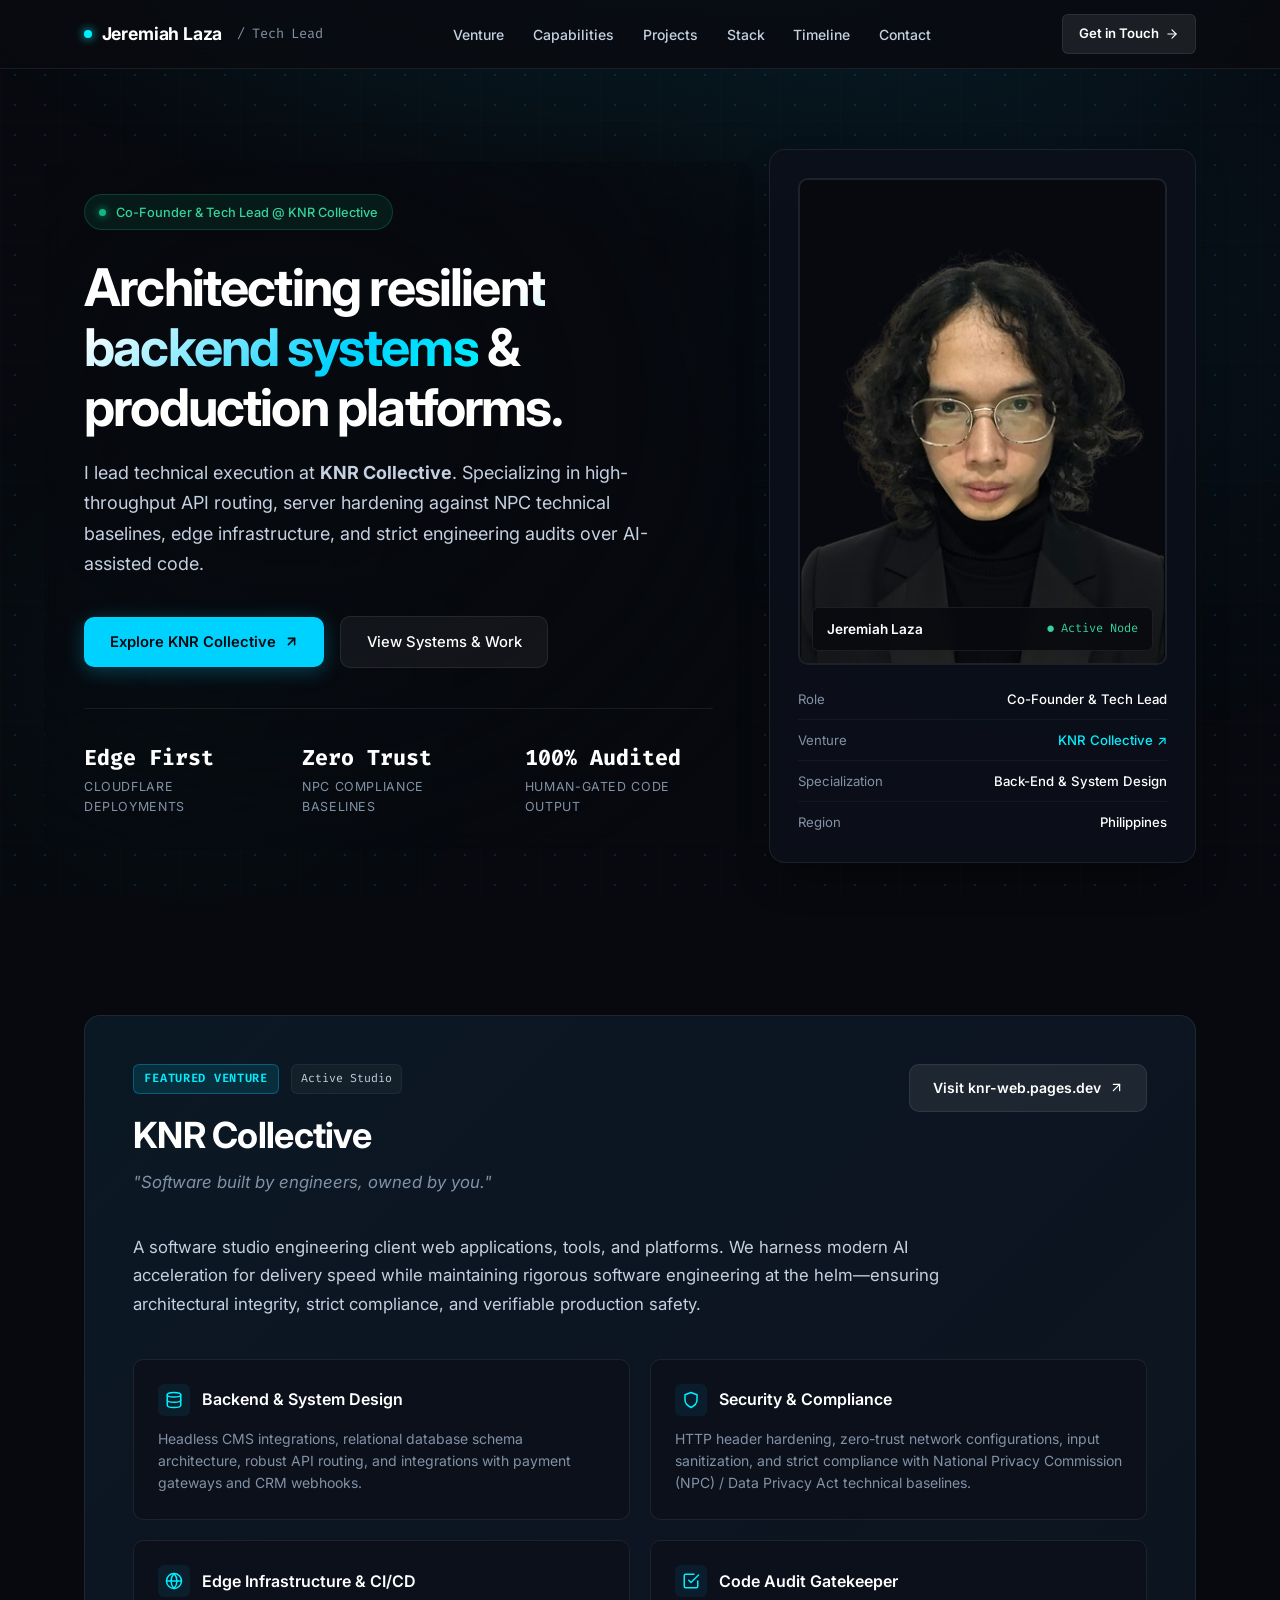
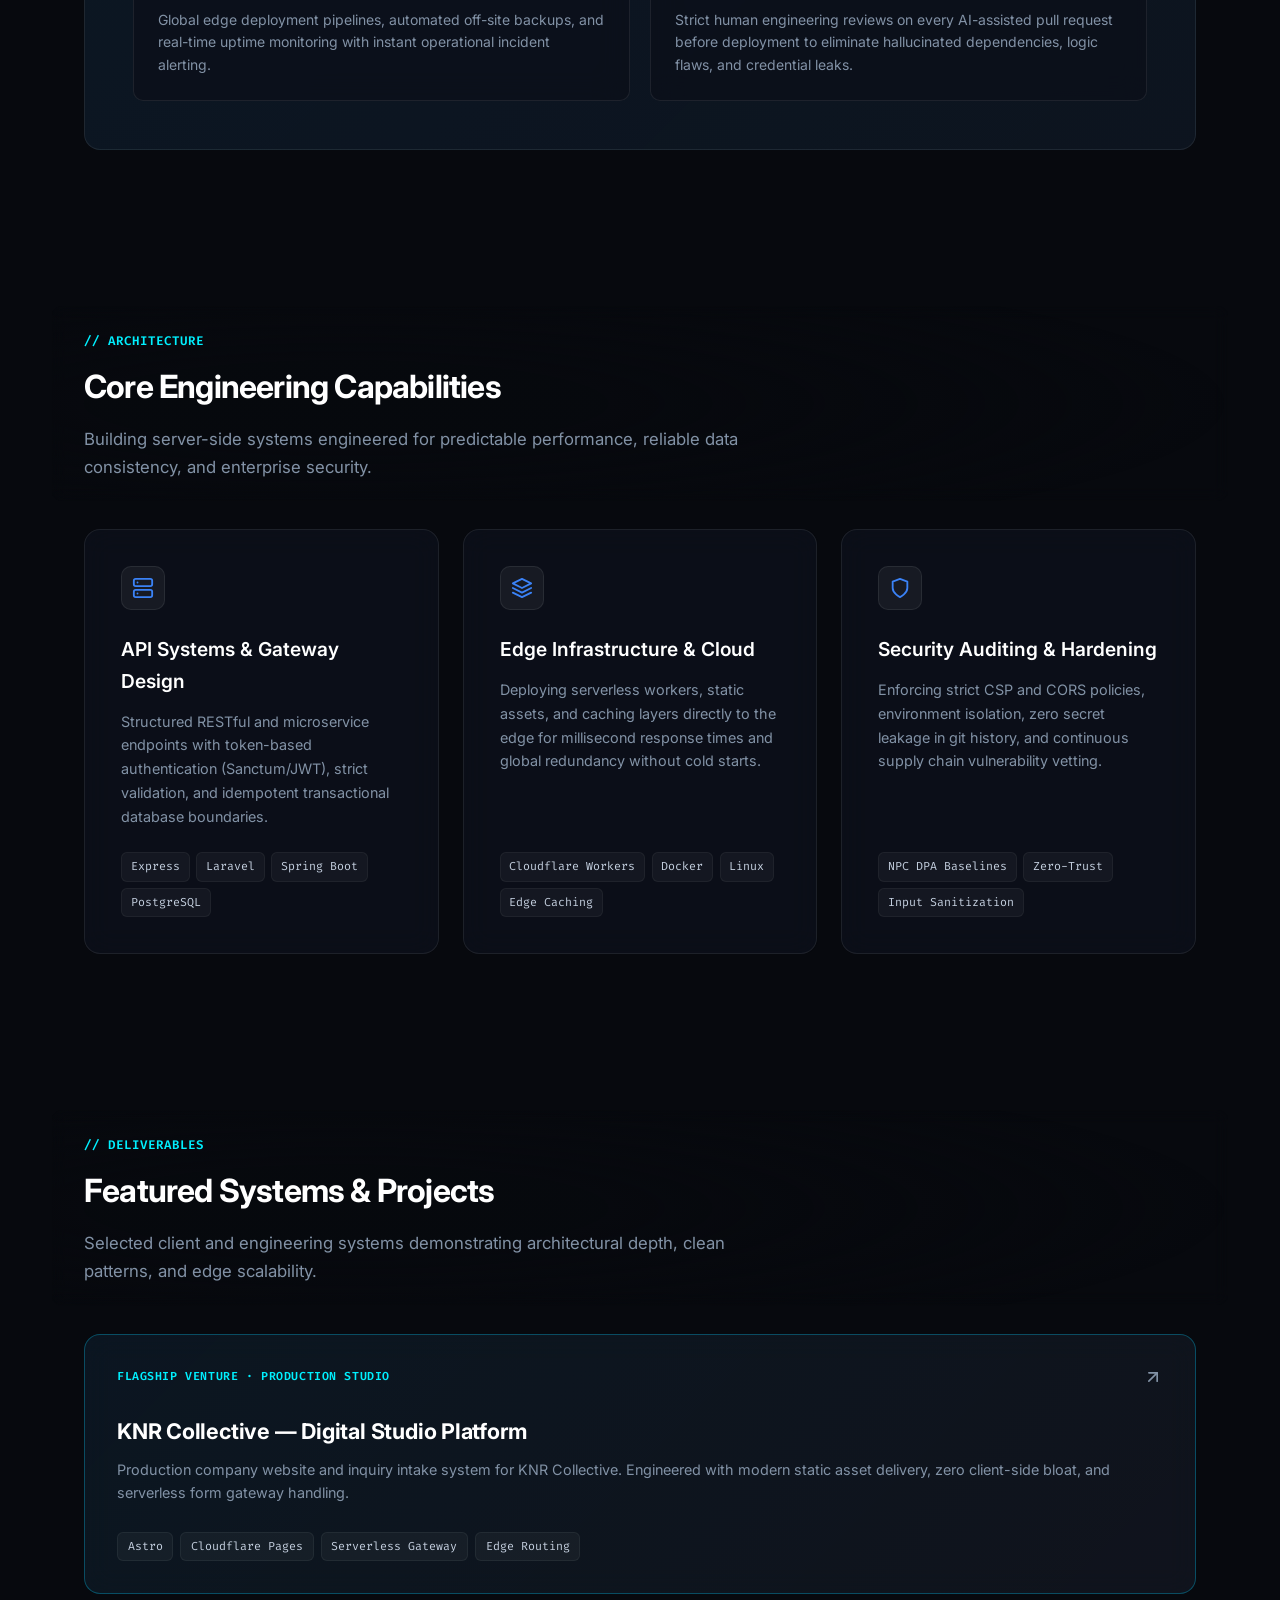
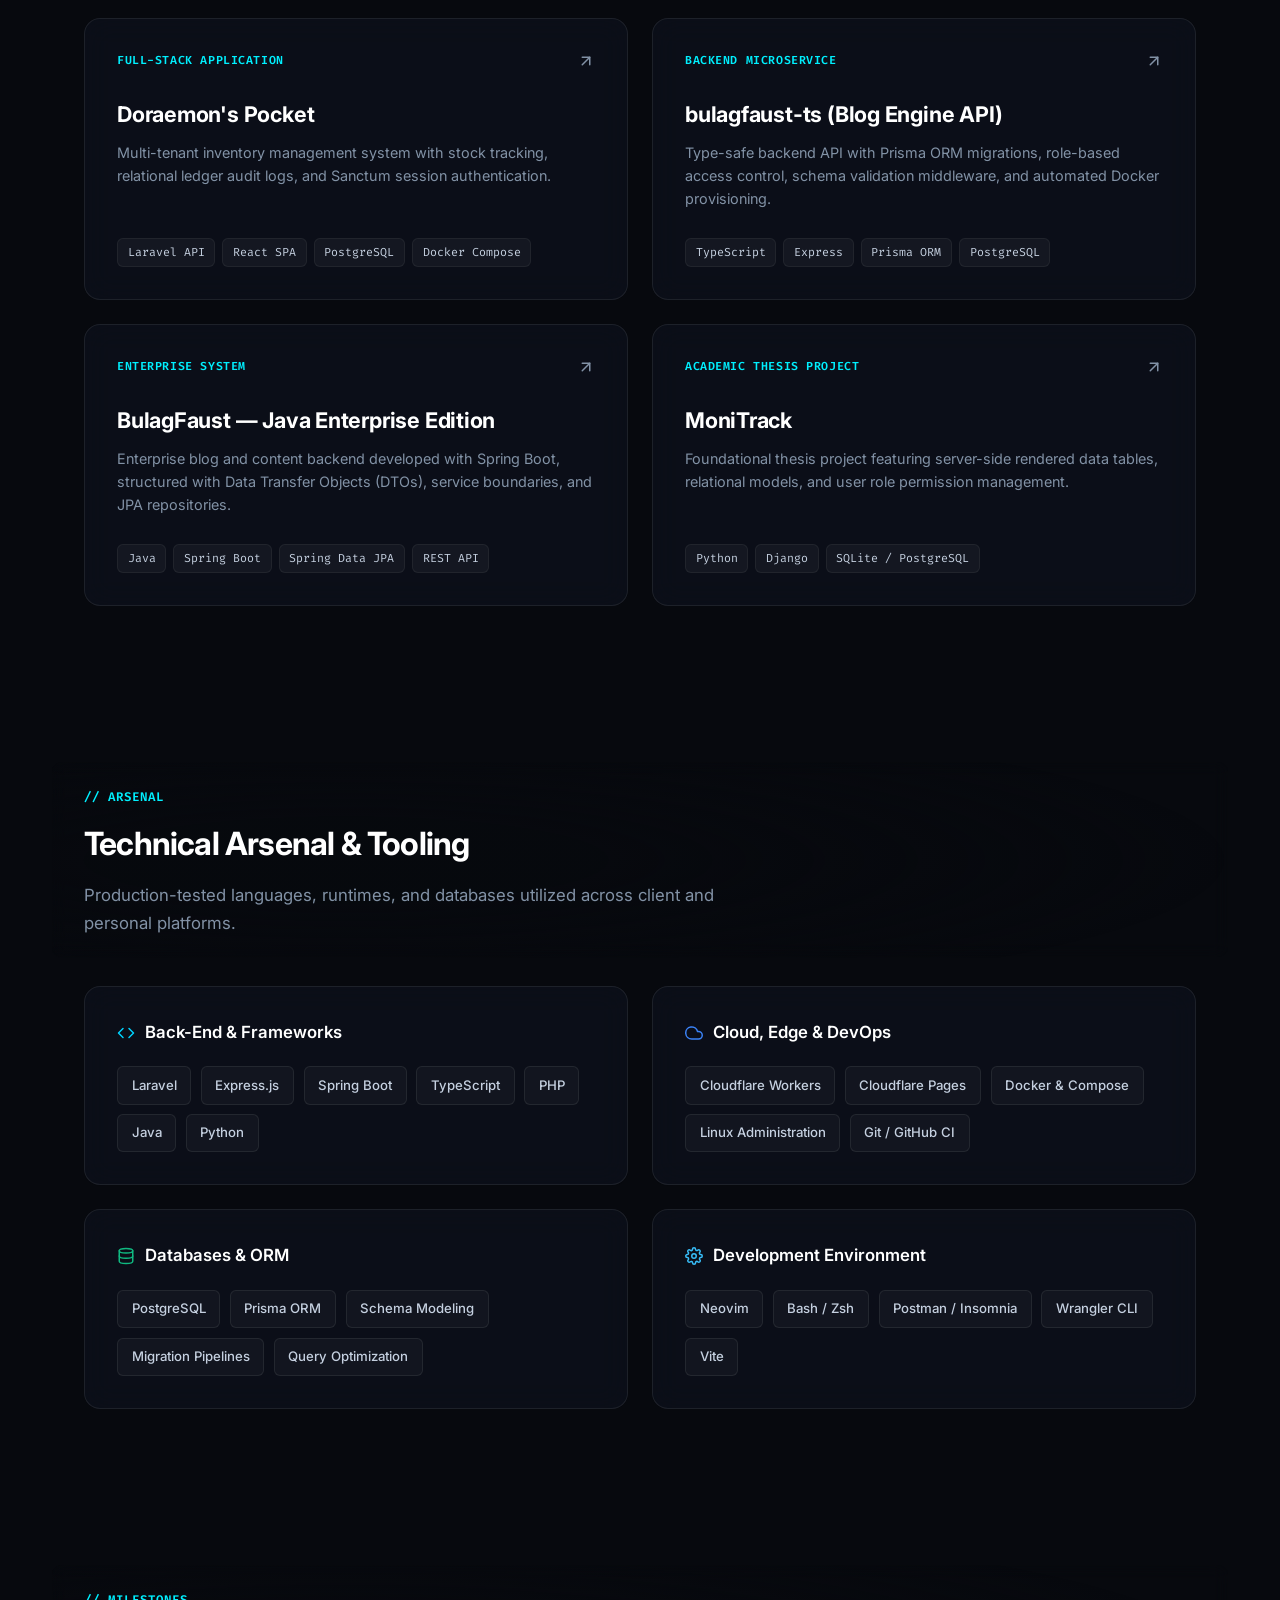
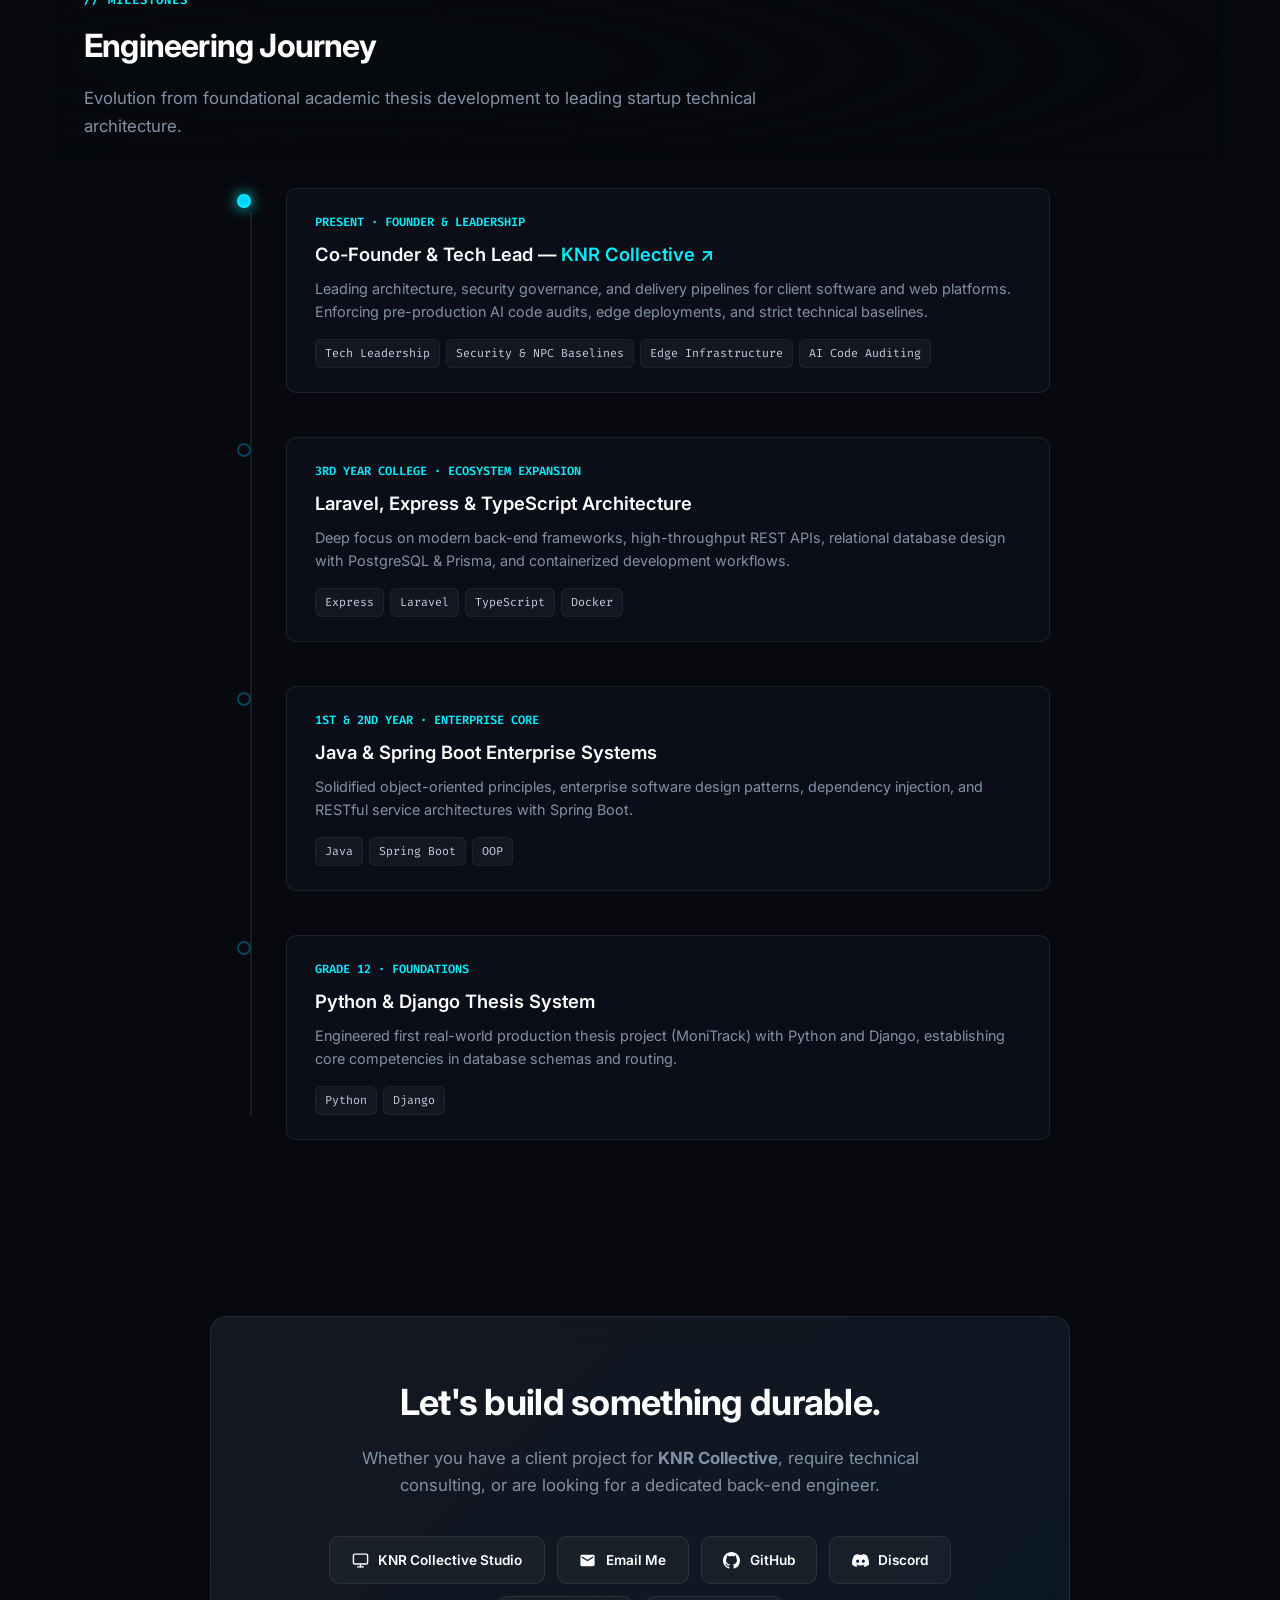
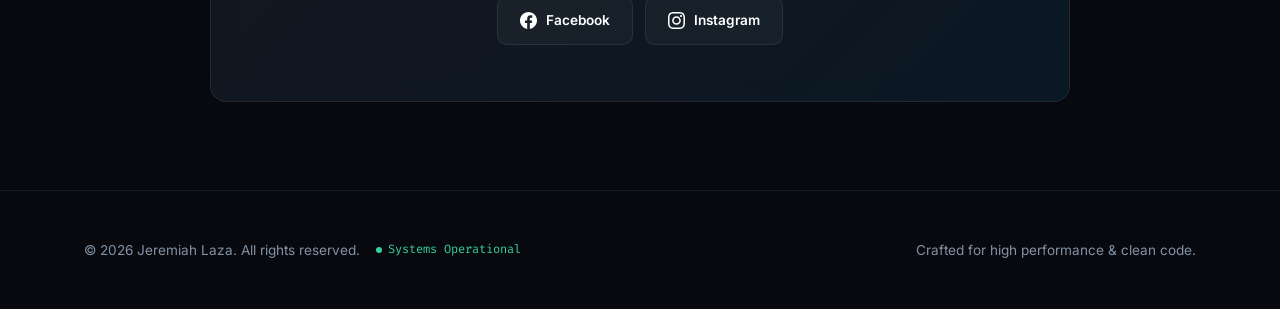
==== index.html @ 65e3d4e2 "perf: eliminate render-blocking fonts and serve responsive hero image variants" ====
<!DOCTYPE html>
<html lang="en">
<head>
  <meta charset="UTF-8">
  <meta name="viewport" content="width=device-width, initial-scale=1.0">
  <title>Jeremiah Laza | Co-Founder & Tech Lead @ KNR Collective</title>
  <meta name="description" content="Jeremiah Laza (Rem) — Co-Founder & Tech Lead at KNR Collective. Back-End Developer specializing in resilient APIs, server hardening, edge infrastructure, and auditing AI code for production.">
  <meta name="author" content="Jeremiah Laza">
  <meta name="robots" content="index, follow">

  <!-- Open Graph / Social Metadata -->
  <meta property="og:title" content="Jeremiah Laza | Co-Founder & Tech Lead @ KNR Collective">
  <meta property="og:description" content="Engineering robust backend systems, edge deployments, and auditing AI-assisted code pipelines for production.">
  <meta property="og:type" content="website">
  <meta property="og:url" content="https://remsysc.knr-collective.workers.dev/">
  <meta property="og:image" content="assets/profile.webp">
  <meta name="twitter:card" content="summary_large_image">

  <!-- Fonts & Resource Hints -->
  <link rel="preconnect" href="https://fonts.googleapis.com">
  <link rel="preconnect" href="https://fonts.gstatic.com" crossorigin>
  <link rel="stylesheet" href="style.css?v=20261009-perf-opt">
  <link rel="preload" as="style" href="https://fonts.googleapis.com/css2?family=Fira+Code:wght@400;600&family=Inter:wght@400;500;600;700&display=swap">
  <link rel="stylesheet" href="https://fonts.googleapis.com/css2?family=Fira+Code:wght@400;600&family=Inter:wght@400;500;600;700&display=swap" media="print" onload="this.media='all'">
  <noscript>
    <link rel="stylesheet" href="https://fonts.googleapis.com/css2?family=Fira+Code:wght@400;600&family=Inter:wght@400;500;600;700&display=swap">
  </noscript>
</head>
<body>

  <!-- Ambient Background Canvas & Dot Matrix -->
  <div class="bg-atmospheric-glow" aria-hidden="true"></div>
  <div class="bg-dots-matrix" aria-hidden="true"></div>

  <!-- Accessible Skip Link -->
  <a href="#main-content" class="skip-link">Skip to main content</a>

  <!-- Navigation Header -->
  <header class="site-header">
    <div class="container nav-container">
      <a href="#main-content" class="brand" aria-label="Jeremiah Laza / Tech Lead">
        <span class="brand-dot" aria-hidden="true"></span>
        <span>Jeremiah Laza</span>
        <span class="brand-title">/ Tech Lead</span>
      </a>

      <button class="mobile-nav-toggle" aria-label="Toggle navigation menu" aria-expanded="false" id="menu-btn">
        <svg width="20" height="20" viewBox="0 0 24 24" fill="none" stroke="currentColor" stroke-width="2" stroke-linecap="round" stroke-linejoin="round" aria-hidden="true"><line x1="3" y1="12" x2="21" y2="12"></line><line x1="3" y1="6" x2="21" y2="6"></line><line x1="3" y1="18" x2="21" y2="18"></line></svg>
      </button>

      <ul class="nav-links" id="nav-menu">
        <li><a href="#venture" class="nav-link">Venture</a></li>
        <li><a href="#services" class="nav-link">Capabilities</a></li>
        <li><a href="#projects" class="nav-link">Projects</a></li>
        <li><a href="#stack" class="nav-link">Stack</a></li>
        <li><a href="#journey" class="nav-link">Timeline</a></li>
        <li><a href="#contact" class="nav-link">Contact</a></li>
      </ul>

      <div class="nav-actions">
        <a href="mailto:heremyas004@proton.me" class="nav-cta">
          <span>Get in Touch</span>
          <svg width="14" height="14" viewBox="0 0 24 24" fill="none" stroke="currentColor" stroke-width="2" stroke-linecap="round" stroke-linejoin="round" aria-hidden="true"><line x1="5" y1="12" x2="19" y2="12"></line><polyline points="12 5 19 12 12 19"></polyline></svg>
        </a>
      </div>
    </div>
  </header>

  <!-- Main Content -->
  <main id="main-content">

    <!-- Hero Section -->
    <section class="section hero" aria-label="Introduction">
      <div class="container hero-grid">
        <div class="hero-text-wrap">
          <div class="status-badge">
            <span class="status-dot" aria-hidden="true"></span>
            <span>Co-Founder & Tech Lead @ KNR Collective</span>
          </div>

          <h1 class="hero-title">
            Architecting <span class="hero-title-highlight">resilient backend systems</span> & production platforms.
          </h1>

          <p class="hero-lead">
            I lead technical execution at <strong>KNR Collective</strong>. Specializing in high-throughput API routing, server hardening against NPC technical baselines, edge infrastructure, and strict engineering audits over AI-assisted code.
          </p>

          <div class="hero-actions">
            <a href="https://knr-web.pages.dev/" target="_blank" rel="noopener noreferrer" class="btn-primary">
              <span>Explore KNR Collective</span>
              <svg width="15" height="15" viewBox="0 0 24 24" fill="none" stroke="currentColor" stroke-width="2.5" stroke-linecap="round" stroke-linejoin="round" aria-hidden="true"><line x1="7" y1="17" x2="17" y2="7"></line><polyline points="7 7 17 7 17 17"></polyline></svg>
            </a>
            <a href="#projects" class="btn-secondary">
              <span>View Systems & Work</span>
            </a>
          </div>

          <div class="hero-metrics">
            <div class="metric-item">
              <span class="metric-value">Edge First</span>
              <span class="metric-label">Cloudflare Deployments</span>
            </div>
            <div class="metric-item">
              <span class="metric-value">Zero Trust</span>
              <span class="metric-label">NPC Compliance Baselines</span>
            </div>
            <div class="metric-item">
              <span class="metric-value">100% Audited</span>
              <span class="metric-label">Human-Gated Code Output</span>
            </div>
          </div>
        </div>

        <div class="hero-profile-wrap">
          <div class="profile-card">
            <div class="profile-avatar-frame" id="profile-frame">
              <div class="avatar-border-beam" aria-hidden="true"></div>
              <div class="profile-avatar-inner">
                <picture>
                  <source type="image/avif" srcset="assets/profile-380w.avif 380w, assets/profile-560w.avif 560w" sizes="(max-width: 768px) 365px, 280px">
                  <source type="image/webp" srcset="assets/profile-380w.webp 380w, assets/profile-560w.webp 560w" sizes="(max-width: 768px) 365px, 280px">
                  <img src="assets/profile.webp" srcset="assets/profile-380w.webp 380w, assets/profile-560w.webp 560w" sizes="(max-width: 768px) 365px, 280px" alt="Jeremiah (Rem) Laza" class="profile-avatar" width="280" height="370" fetchpriority="high" decoding="async">
                </picture>
                <div class="profile-badge-overlay">
                  <span class="profile-badge-name">Jeremiah Laza</span>
                  <span class="profile-badge-status">● Active Node</span>
                </div>
              </div>
            </div>

            <div class="profile-meta-list">
              <div class="profile-meta-row">
                <span class="profile-meta-label">Role</span>
                <span class="profile-meta-value">Co-Founder & Tech Lead</span>
              </div>
              <div class="profile-meta-row">
                <span class="profile-meta-label">Venture</span>
                <span class="profile-meta-value">
                  <a href="https://knr-web.pages.dev/" target="_blank" rel="noopener noreferrer" class="profile-meta-link">KNR Collective ↗</a>
                </span>
              </div>
              <div class="profile-meta-row">
                <span class="profile-meta-label">Specialization</span>
                <span class="profile-meta-value">Back-End & System Design</span>
              </div>
              <div class="profile-meta-row">
                <span class="profile-meta-label">Region</span>
                <span class="profile-meta-value">Philippines</span>
              </div>
            </div>
          </div>
        </div>
      </div>
    </section>

    <!-- Venture Spotlight: KNR Collective -->
    <section id="venture" class="section" aria-label="KNR Collective Studio">
      <div class="container">
        <div class="venture-card">
          <div class="venture-header">
            <div>
              <div class="venture-badge-row">
                <span class="venture-pill">Featured Venture</span>
                <span class="capability-tag">Active Studio</span>
              </div>
              <h2 class="venture-title">KNR Collective</h2>
              <p class="venture-tagline">"Software built by engineers, owned by you."</p>
            </div>
            <a href="https://knr-web.pages.dev/" target="_blank" rel="noopener noreferrer" class="venture-link-btn">
              <span>Visit knr-web.pages.dev</span>
              <svg width="15" height="15" viewBox="0 0 24 24" fill="none" stroke="currentColor" stroke-width="2" stroke-linecap="round" stroke-linejoin="round" aria-hidden="true"><line x1="7" y1="17" x2="17" y2="7"></line><polyline points="7 7 17 7 17 17"></polyline></svg>
            </a>
          </div>

          <p class="venture-description">
            A software studio engineering client web applications, tools, and platforms. We harness modern AI acceleration for delivery speed while maintaining rigorous software engineering at the helm—ensuring architectural integrity, strict compliance, and verifiable production safety.
          </p>

          <div class="pillars-grid">
            <div class="pillar-card">
              <div class="pillar-header">
                <div class="pillar-icon" aria-hidden="true">
                  <svg width="18" height="18" viewBox="0 0 24 24" fill="none" stroke="currentColor" stroke-width="2" stroke-linecap="round" stroke-linejoin="round"><ellipse cx="12" cy="5" rx="9" ry="3"></ellipse><path d="M21 12c0 1.66-4 3-9 3s-9-1.34-9-3"></path><path d="M3 5v14c0 1.66 4 3 9 3s9-1.34 9-3V5"></path></svg>
                </div>
                <h3 class="pillar-title">Backend & System Design</h3>
              </div>
              <p class="pillar-desc">
                Headless CMS integrations, relational database schema architecture, robust API routing, and integrations with payment gateways and CRM webhooks.
              </p>
            </div>

            <div class="pillar-card">
              <div class="pillar-header">
                <div class="pillar-icon" aria-hidden="true">
                  <svg width="18" height="18" viewBox="0 0 24 24" fill="none" stroke="currentColor" stroke-width="2" stroke-linecap="round" stroke-linejoin="round"><path d="M12 22s8-4 8-10V5l-8-3-8 3v7c0 6 8 10 8 10z"></path></svg>
                </div>
                <h3 class="pillar-title">Security & Compliance</h3>
              </div>
              <p class="pillar-desc">
                HTTP header hardening, zero-trust network configurations, input sanitization, and strict compliance with National Privacy Commission (NPC) / Data Privacy Act technical baselines.
              </p>
            </div>

            <div class="pillar-card">
              <div class="pillar-header">
                <div class="pillar-icon" aria-hidden="true">
                  <svg width="18" height="18" viewBox="0 0 24 24" fill="none" stroke="currentColor" stroke-width="2" stroke-linecap="round" stroke-linejoin="round"><circle cx="12" cy="12" r="10"></circle><line x1="2" y1="12" x2="22" y2="12"></line><path d="M12 2a15.3 15.3 0 0 1 4 10 15.3 15.3 0 0 1-4 10 15.3 15.3 0 0 1-4-10 15.3 15.3 0 0 1 4-10z"></path></svg>
                </div>
                <h3 class="pillar-title">Edge Infrastructure & CI/CD</h3>
              </div>
              <p class="pillar-desc">
                Global edge deployment pipelines, automated off-site backups, and real-time uptime monitoring with instant operational incident alerting.
              </p>
            </div>

            <div class="pillar-card">
              <div class="pillar-header">
                <div class="pillar-icon" aria-hidden="true">
                  <svg width="18" height="18" viewBox="0 0 24 24" fill="none" stroke="currentColor" stroke-width="2" stroke-linecap="round" stroke-linejoin="round"><path d="M9 11l3 3L22 4"></path><path d="M21 12v7a2 2 0 0 1-2 2H5a2 2 0 0 1-2-2V5a2 2 0 0 1 2-2h11"></path></svg>
                </div>
                <h3 class="pillar-title">Code Audit Gatekeeper</h3>
              </div>
              <p class="pillar-desc">
                Strict human engineering reviews on every AI-assisted pull request before deployment to eliminate hallucinated dependencies, logic flaws, and credential leaks.
              </p>
            </div>
          </div>
        </div>
      </div>
    </section>

    <!-- Engineering Capabilities -->
    <section id="services" class="section" aria-label="Core Capabilities">
      <div class="container">
        <div class="section-header">
          <span class="section-tag">// Architecture</span>
          <h2 class="section-title">Core Engineering Capabilities</h2>
          <p class="section-description">
            Building server-side systems engineered for predictable performance, reliable data consistency, and enterprise security.
          </p>
        </div>

        <div class="capabilities-grid">
          <div class="capability-card">
            <div>
              <div class="capability-icon-wrap" aria-hidden="true">
                <svg width="22" height="22" viewBox="0 0 24 24" fill="none" stroke="currentColor" stroke-width="2" stroke-linecap="round" stroke-linejoin="round"><rect x="2" y="2" width="20" height="8" rx="2" ry="2"></rect><rect x="2" y="14" width="20" height="8" rx="2" ry="2"></rect><line x1="6" y1="6" x2="6.01" y2="6"></line><line x1="6" y1="18" x2="6.01" y2="18"></line></svg>
              </div>
              <h3>API Systems & Gateway Design</h3>
              <p>
                Structured RESTful and microservice endpoints with token-based authentication (Sanctum/JWT), strict validation, and idempotent transactional database boundaries.
              </p>
            </div>
            <div class="capability-tags">
              <span class="capability-tag">Express</span>
              <span class="capability-tag">Laravel</span>
              <span class="capability-tag">Spring Boot</span>
              <span class="capability-tag">PostgreSQL</span>
            </div>
          </div>

          <div class="capability-card">
            <div>
              <div class="capability-icon-wrap" aria-hidden="true">
                <svg width="22" height="22" viewBox="0 0 24 24" fill="none" stroke="currentColor" stroke-width="2" stroke-linecap="round" stroke-linejoin="round"><path d="M12 2L2 7l10 5 10-5-10-5z"></path><path d="M2 17l10 5 10-5"></path><path d="M2 12l10 5 10-5"></path></svg>
              </div>
              <h3>Edge Infrastructure & Cloud</h3>
              <p>
                Deploying serverless workers, static assets, and caching layers directly to the edge for millisecond response times and global redundancy without cold starts.
              </p>
            </div>
            <div class="capability-tags">
              <span class="capability-tag">Cloudflare Workers</span>
              <span class="capability-tag">Docker</span>
              <span class="capability-tag">Linux</span>
              <span class="capability-tag">Edge Caching</span>
            </div>
          </div>

          <div class="capability-card">
            <div>
              <div class="capability-icon-wrap" aria-hidden="true">
                <svg width="22" height="22" viewBox="0 0 24 24" fill="none" stroke="currentColor" stroke-width="2" stroke-linecap="round" stroke-linejoin="round"><path d="M12 22s8-4 8-10V5l-8-3-8 3v7c0 6 8 10 8 10z"></path></svg>
              </div>
              <h3>Security Auditing & Hardening</h3>
              <p>
                Enforcing strict CSP and CORS policies, environment isolation, zero secret leakage in git history, and continuous supply chain vulnerability vetting.
              </p>
            </div>
            <div class="capability-tags">
              <span class="capability-tag">NPC DPA Baselines</span>
              <span class="capability-tag">Zero-Trust</span>
              <span class="capability-tag">Input Sanitization</span>
            </div>
          </div>
        </div>
      </div>
    </section>

    <!-- Featured Projects -->
    <section id="projects" class="section" aria-label="Featured Projects">
      <div class="container">
        <div class="section-header">
          <span class="section-tag">// Deliverables</span>
          <h2 class="section-title">Featured Systems & Projects</h2>
          <p class="section-description">
            Selected client and engineering systems demonstrating architectural depth, clean patterns, and edge scalability.
          </p>
        </div>

        <div class="projects-grid">
          <!-- Flagship Project Card: KNR Collective -->
          <a href="https://knr-web.pages.dev/" target="_blank" rel="noopener noreferrer" class="project-card project-card-flagship">
            <div>
              <div class="project-top">
                <span class="project-type-tag">Flagship Venture · Production Studio</span>
                <span class="project-arrow" aria-hidden="true">
                  <svg width="20" height="20" viewBox="0 0 24 24" fill="none" stroke="currentColor" stroke-width="2" stroke-linecap="round" stroke-linejoin="round"><line x1="7" y1="17" x2="17" y2="7"></line><polyline points="7 7 17 7 17 17"></polyline></svg>
                </span>
              </div>
              <h3>KNR Collective — Digital Studio Platform</h3>
              <p>
                Production company website and inquiry intake system for KNR Collective. Engineered with modern static asset delivery, zero client-side bloat, and serverless form gateway handling.
              </p>
            </div>
            <div class="project-tags">
              <span class="project-tag">Astro</span>
              <span class="project-tag">Cloudflare Pages</span>
              <span class="project-tag">Serverless Gateway</span>
              <span class="project-tag">Edge Routing</span>
            </div>
          </a>

          <!-- Project 2: Doraemon's Pocket -->
          <a href="https://github.com/remsysc/Doraemon-s-Pocket" target="_blank" rel="noopener noreferrer" class="project-card">
            <div>
              <div class="project-top">
                <span class="project-type-tag">Full-Stack Application</span>
                <span class="project-arrow" aria-hidden="true">
                  <svg width="18" height="18" viewBox="0 0 24 24" fill="none" stroke="currentColor" stroke-width="2" stroke-linecap="round" stroke-linejoin="round"><line x1="7" y1="17" x2="17" y2="7"></line><polyline points="7 7 17 7 17 17"></polyline></svg>
                </span>
              </div>
              <h3>Doraemon's Pocket</h3>
              <p>
                Multi-tenant inventory management system with stock tracking, relational ledger audit logs, and Sanctum session authentication.
              </p>
            </div>
            <div class="project-tags">
              <span class="project-tag">Laravel API</span>
              <span class="project-tag">React SPA</span>
              <span class="project-tag">PostgreSQL</span>
              <span class="project-tag">Docker Compose</span>
            </div>
          </a>

          <!-- Project 3: bulagfaust-ts -->
          <a href="https://github.com/remsysc/bulagfaust-ts" target="_blank" rel="noopener noreferrer" class="project-card">
            <div>
              <div class="project-top">
                <span class="project-type-tag">Backend Microservice</span>
                <span class="project-arrow" aria-hidden="true">
                  <svg width="18" height="18" viewBox="0 0 24 24" fill="none" stroke="currentColor" stroke-width="2" stroke-linecap="round" stroke-linejoin="round"><line x1="7" y1="17" x2="17" y2="7"></line><polyline points="7 7 17 7 17 17"></polyline></svg>
                </span>
              </div>
              <h3>bulagfaust-ts (Blog Engine API)</h3>
              <p>
                Type-safe backend API with Prisma ORM migrations, role-based access control, schema validation middleware, and automated Docker provisioning.
              </p>
            </div>
            <div class="project-tags">
              <span class="project-tag">TypeScript</span>
              <span class="project-tag">Express</span>
              <span class="project-tag">Prisma ORM</span>
              <span class="project-tag">PostgreSQL</span>
            </div>
          </a>

          <!-- Project 4: BulagFaust (Spring Boot) -->
          <a href="https://github.com/remsysc/BulagFaust" target="_blank" rel="noopener noreferrer" class="project-card">
            <div>
              <div class="project-top">
                <span class="project-type-tag">Enterprise System</span>
                <span class="project-arrow" aria-hidden="true">
                  <svg width="18" height="18" viewBox="0 0 24 24" fill="none" stroke="currentColor" stroke-width="2" stroke-linecap="round" stroke-linejoin="round"><line x1="7" y1="17" x2="17" y2="7"></line><polyline points="7 7 17 7 17 17"></polyline></svg>
                </span>
              </div>
              <h3>BulagFaust — Java Enterprise Edition</h3>
              <p>
                Enterprise blog and content backend developed with Spring Boot, structured with Data Transfer Objects (DTOs), service boundaries, and JPA repositories.
              </p>
            </div>
            <div class="project-tags">
              <span class="project-tag">Java</span>
              <span class="project-tag">Spring Boot</span>
              <span class="project-tag">Spring Data JPA</span>
              <span class="project-tag">REST API</span>
            </div>
          </a>

          <!-- Project 5: MoniTrack -->
          <a href="https://github.com/remsysc/MoniTrack" target="_blank" rel="noopener noreferrer" class="project-card">
            <div>
              <div class="project-top">
                <span class="project-type-tag">Academic Thesis Project</span>
                <span class="project-arrow" aria-hidden="true">
                  <svg width="18" height="18" viewBox="0 0 24 24" fill="none" stroke="currentColor" stroke-width="2" stroke-linecap="round" stroke-linejoin="round"><line x1="7" y1="17" x2="17" y2="7"></line><polyline points="7 7 17 7 17 17"></polyline></svg>
                </span>
              </div>
              <h3>MoniTrack</h3>
              <p>
                Foundational thesis project featuring server-side rendered data tables, relational models, and user role permission management.
              </p>
            </div>
            <div class="project-tags">
              <span class="project-tag">Python</span>
              <span class="project-tag">Django</span>
              <span class="project-tag">SQLite / PostgreSQL</span>
            </div>
          </a>
        </div>
      </div>
    </section>

    <!-- Technical Arsenal / Stack -->
    <section id="stack" class="section" aria-label="Technical Stack">
      <div class="container">
        <div class="section-header">
          <span class="section-tag">// Arsenal</span>
          <h2 class="section-title">Technical Arsenal & Tooling</h2>
          <p class="section-description">
            Production-tested languages, runtimes, and databases utilized across client and personal platforms.
          </p>
        </div>

        <div class="stack-grid">
          <div class="stack-category-card">
            <h3 class="stack-category-title">
              <svg width="18" height="18" viewBox="0 0 24 24" fill="none" stroke="#00d2ff" stroke-width="2" stroke-linecap="round" stroke-linejoin="round" aria-hidden="true"><polyline points="16 18 22 12 16 6"></polyline><polyline points="8 6 2 12 8 18"></polyline></svg>
              <span>Back-End & Frameworks</span>
            </h3>
            <div class="stack-items-wrap">
              <span class="stack-pill">Laravel</span>
              <span class="stack-pill">Express.js</span>
              <span class="stack-pill">Spring Boot</span>
              <span class="stack-pill">TypeScript</span>
              <span class="stack-pill">PHP</span>
              <span class="stack-pill">Java</span>
              <span class="stack-pill">Python</span>
            </div>
          </div>

          <div class="stack-category-card">
            <h3 class="stack-category-title">
              <svg width="18" height="18" viewBox="0 0 24 24" fill="none" stroke="#3b82f6" stroke-width="2" stroke-linecap="round" stroke-linejoin="round" aria-hidden="true"><path d="M18 10h-1.26A8 8 0 1 0 9 20h9a5 5 0 0 0 0-10z"></path></svg>
              <span>Cloud, Edge & DevOps</span>
            </h3>
            <div class="stack-items-wrap">
              <span class="stack-pill">Cloudflare Workers</span>
              <span class="stack-pill">Cloudflare Pages</span>
              <span class="stack-pill">Docker & Compose</span>
              <span class="stack-pill">Linux Administration</span>
              <span class="stack-pill">Git / GitHub CI</span>
            </div>
          </div>

          <div class="stack-category-card">
            <h3 class="stack-category-title">
              <svg width="18" height="18" viewBox="0 0 24 24" fill="none" stroke="#10b981" stroke-width="2" stroke-linecap="round" stroke-linejoin="round" aria-hidden="true"><ellipse cx="12" cy="5" rx="9" ry="3"></ellipse><path d="M21 12c0 1.66-4 3-9 3s-9-1.34-9-3"></path><path d="M3 5v14c0 1.66 4 3 9 3s9-1.34 9-3V5"></path></svg>
              <span>Databases & ORM</span>
            </h3>
            <div class="stack-items-wrap">
              <span class="stack-pill">PostgreSQL</span>
              <span class="stack-pill">Prisma ORM</span>
              <span class="stack-pill">Schema Modeling</span>
              <span class="stack-pill">Migration Pipelines</span>
              <span class="stack-pill">Query Optimization</span>
            </div>
          </div>

          <div class="stack-category-card">
            <h3 class="stack-category-title">
              <svg width="18" height="18" viewBox="0 0 24 24" fill="none" stroke="#38bdf8" stroke-width="2" stroke-linecap="round" stroke-linejoin="round" aria-hidden="true"><circle cx="12" cy="12" r="3"></circle><path d="M19.4 15a1.65 1.65 0 0 0 .33 1.82l.06.06a2 2 0 0 1 0 2.83 2 2 0 0 1-2.83 0l-.06-.06a1.65 1.65 0 0 0-1.82-.33 1.65 1.65 0 0 0-1 1.51V21a2 2 0 0 1-2 2 2 2 0 0 1-2-2v-.09A1.65 1.65 0 0 0 9 19.4a1.65 1.65 0 0 0-1.82.33l-.06.06a2 2 0 0 1-2.83 0 2 2 0 0 1 0-2.83l.06-.06a1.65 1.65 0 0 0 .33-1.82 1.65 1.65 0 0 0-1.51-1H3a2 2 0 0 1-2-2 2 2 0 0 1 2-2h.09A1.65 1.65 0 0 0 4.6 9a1.65 1.65 0 0 0-.33-1.82l-.06-.06a2 2 0 0 1 0-2.83 2 2 0 0 1 2.83 0l.06.06a1.65 1.65 0 0 0 1.82.33H9a1.65 1.65 0 0 0 1-1.51V3a2 2 0 0 1 2-2 2 2 0 0 1 2 2v.09a1.65 1.65 0 0 0 1 1.51 1.65 1.65 0 0 0 1.82-.33l.06-.06a2 2 0 0 1 2.83 0 2 2 0 0 1 0 2.83l-.06.06a1.65 1.65 0 0 0-.33 1.82V9a1.65 1.65 0 0 0 1.51 1H21a2 2 0 0 1 2 2 2 2 0 0 1-2 2h-.09a1.65 1.65 0 0 0-1.51 1z"></path></svg>
              <span>Development Environment</span>
            </h3>
            <div class="stack-items-wrap">
              <span class="stack-pill">Neovim</span>
              <span class="stack-pill">Bash / Zsh</span>
              <span class="stack-pill">Postman / Insomnia</span>
              <span class="stack-pill">Wrangler CLI</span>
              <span class="stack-pill">Vite</span>
            </div>
          </div>
        </div>
      </div>
    </section>

    <!-- Engineering Journey Timeline -->
    <section id="journey" class="section" aria-label="Engineering Journey">
      <div class="container">
        <div class="section-header">
          <span class="section-tag">// Milestones</span>
          <h2 class="section-title">Engineering Journey</h2>
          <p class="section-description">
            Evolution from foundational academic thesis development to leading startup technical architecture.
          </p>
        </div>

        <div class="timeline-wrap">
          <!-- Present -->
          <div class="timeline-step active">
            <div class="timeline-marker-dot" aria-hidden="true"></div>
            <div class="timeline-step-card">
              <div class="timeline-date-badge">Present · Founder & Leadership</div>
              <h3>Co-Founder & Tech Lead — <a href="https://knr-web.pages.dev/" target="_blank" rel="noopener noreferrer" class="profile-meta-link">KNR Collective ↗</a></h3>
              <p>
                Leading architecture, security governance, and delivery pipelines for client software and web platforms. Enforcing pre-production AI code audits, edge deployments, and strict technical baselines.
              </p>
              <div class="capability-tags">
                <span class="capability-tag">Tech Leadership</span>
                <span class="capability-tag">Security & NPC Baselines</span>
                <span class="capability-tag">Edge Infrastructure</span>
                <span class="capability-tag">AI Code Auditing</span>
              </div>
            </div>
          </div>

          <!-- 3rd Year -->
          <div class="timeline-step">
            <div class="timeline-marker-dot" aria-hidden="true"></div>
            <div class="timeline-step-card">
              <div class="timeline-date-badge">3rd Year College · Ecosystem Expansion</div>
              <h3>Laravel, Express & TypeScript Architecture</h3>
              <p>
                Deep focus on modern back-end frameworks, high-throughput REST APIs, relational database design with PostgreSQL & Prisma, and containerized development workflows.
              </p>
              <div class="capability-tags">
                <span class="capability-tag">Express</span>
                <span class="capability-tag">Laravel</span>
                <span class="capability-tag">TypeScript</span>
                <span class="capability-tag">Docker</span>
              </div>
            </div>
          </div>

          <!-- 1st-2nd Year -->
          <div class="timeline-step">
            <div class="timeline-marker-dot" aria-hidden="true"></div>
            <div class="timeline-step-card">
              <div class="timeline-date-badge">1st & 2nd Year · Enterprise Core</div>
              <h3>Java & Spring Boot Enterprise Systems</h3>
              <p>
                Solidified object-oriented principles, enterprise software design patterns, dependency injection, and RESTful service architectures with Spring Boot.
              </p>
              <div class="capability-tags">
                <span class="capability-tag">Java</span>
                <span class="capability-tag">Spring Boot</span>
                <span class="capability-tag">OOP</span>
              </div>
            </div>
          </div>

          <!-- Grade 12 -->
          <div class="timeline-step">
            <div class="timeline-marker-dot" aria-hidden="true"></div>
            <div class="timeline-step-card">
              <div class="timeline-date-badge">Grade 12 · Foundations</div>
              <h3>Python & Django Thesis System</h3>
              <p>
                Engineered first real-world production thesis project (MoniTrack) with Python and Django, establishing core competencies in database schemas and routing.
              </p>
              <div class="capability-tags">
                <span class="capability-tag">Python</span>
                <span class="capability-tag">Django</span>
              </div>
            </div>
          </div>
        </div>
      </div>
    </section>

    <!-- Contact & Opportunities Section -->
    <section id="contact" class="section" aria-label="Contact and Inquiries">
      <div class="container">
        <div class="contact-card">
          <h2>Let's build something durable.</h2>
          <p>
            Whether you have a client project for <strong>KNR Collective</strong>, require technical consulting, or are looking for a dedicated back-end engineer.
          </p>

          <div class="social-buttons-grid">
            <a href="https://knr-web.pages.dev/" target="_blank" rel="noopener noreferrer" class="social-btn btn-knr">
              <svg width="17" height="17" viewBox="0 0 24 24" fill="none" stroke="currentColor" stroke-width="2" stroke-linecap="round" stroke-linejoin="round" aria-hidden="true"><rect x="2" y="3" width="20" height="14" rx="2" ry="2"></rect><line x1="8" y1="21" x2="16" y2="21"></line><line x1="12" y1="17" x2="12" y2="21"></line></svg>
              <span>KNR Collective Studio</span>
            </a>

            <a href="mailto:heremyas004@proton.me" class="social-btn btn-email">
              <svg width="17" height="17" viewBox="0 0 24 24" fill="currentColor" aria-hidden="true"><path d="M20 4H4c-1.1 0-1.99.9-1.99 2L2 18c0 1.1.9 2 2 2h16c1.1 0 2-.9 2-2V6c0-1.1-.9-2-2-2zm0 4l-8 5-8-5V6l8 5 8-5v2z"/></svg>
              <span>Email Me</span>
            </a>

            <a href="https://github.com/remsysc" target="_blank" rel="noopener noreferrer" class="social-btn btn-github">
              <svg width="17" height="17" viewBox="0 0 24 24" fill="currentColor" aria-hidden="true"><path d="M12 0C5.37 0 0 5.37 0 12c0 5.31 3.435 9.795 8.205 11.385.6.105.825-.255.825-.57 0-.285-.015-1.23-.015-2.235-3.015.555-3.795-.735-4.035-1.41-.135-.345-.72-1.41-1.23-1.695-.42-.225-1.02-.78-.015-.795.945-.015 1.62.87 1.845 1.23 1.08 1.815 2.805 1.305 3.495.99.105-.78.42-1.305.765-1.605-2.67-.3-5.46-1.335-5.46-5.925 0-1.305.465-2.385 1.23-3.225-.12-.3-.54-1.53.12-3.18 0 0 1.005-.315 3.3 1.23.96-.27 1.98-.405 3-.405s2.04.135 3 .405c2.295-1.56 3.3-1.23 3.3-1.23.66 1.65.24 2.88.12 3.18.765.84 1.23 1.905 1.23 3.225 0 4.605-2.805 5.625-5.475 5.925.435.375.81 1.095.81 2.22 0 1.605-.015 2.895-.015 3.3 0 .315.225.69.825.57A12.02 12.02 0 0024 12c0-6.63-5.37-12-12-12z"/></svg>
              <span>GitHub</span>
            </a>

            <a href="https://discord.com/users/remsysc" target="_blank" rel="noopener noreferrer" class="social-btn btn-discord">
              <svg width="17" height="17" viewBox="0 0 24 24" fill="currentColor" aria-hidden="true"><path d="M20.317 4.37a19.791 19.791 0 0 0-4.885-1.515.074.074 0 0 0-.079.037c-.21.375-.444.864-.608 1.25a18.27 18.27 0 0 0-5.487 0 12.64 12.64 0 0 0-.617-1.25.077.077 0 0 0-.079-.037A19.736 19.736 0 0 0 3.677 4.37a.07.07 0 0 0-.032.027C.533 9.046-.32 13.58.099 18.057a.082.082 0 0 0 .031.057 19.9 19.9 0 0 0 5.993 3.03.078.078 0 0 0 .084-.028c.462-.63.874-1.295 1.226-1.994.021-.041.001-.09-.041-.106a13.107 13.107 0 0 1-1.872-.892.077.077 0 0 1-.008-.128 10.2 10.2 0 0 0 .372-.292.074.074 0 0 1 .077-.01c3.929 1.793 8.18 1.793 12.061 0a.074.074 0 0 1 .078.01c.12.098.246.198.373.292a.077.077 0 0 1-.006.127 12.299 12.299 0 0 1-1.873.894.077.077 0 0 0-.041.107c.36.698.772 1.362 1.225 1.993a.076.076 0 0 0 .084.028 19.839 19.839 0 0 0 6.002-3.03.077.077 0 0 0 .032-.054c.5-5.177-.838-9.674-3.549-13.66a.061.061 0 0 0-.031-.028zM8.02 15.33c-1.183 0-2.157-1.085-2.157-2.419 0-1.333.956-2.419 2.157-2.419 1.21 0 2.176 1.096 2.157 2.42 0 1.333-.956 2.418-2.157 2.418zm7.975 0c-1.183 0-2.157-1.085-2.157-2.419 0-1.333.955-2.419 2.157-2.419 1.21 0 2.176 1.096 2.157 2.42 0 1.333-.946 2.418-2.157 2.418z"/></svg>
              <span>Discord</span>
            </a>

            <a href="https://www.facebook.com/remsysc" target="_blank" rel="noopener noreferrer" class="social-btn btn-facebook">
              <svg width="17" height="17" viewBox="0 0 24 24" fill="currentColor" aria-hidden="true"><path d="M24 12.073c0-6.627-5.373-12-12-12s-12 5.373-12 12c0 5.99 4.388 10.954 10.125 11.854v-8.385H7.078v-3.47h3.047V9.43c0-3.007 1.792-4.669 4.533-4.669 1.312 0 2.686.235 2.686.235v2.953H15.83c-1.491 0-1.956.925-1.956 1.874v2.25h3.328l-.532 3.47h-2.796v8.385C19.612 23.027 24 18.062 24 12.073z"/></svg>
              <span>Facebook</span>
            </a>

            <a href="https://www.instagram.com/remsysc" target="_blank" rel="noopener noreferrer" class="social-btn btn-instagram">
              <svg width="17" height="17" viewBox="0 0 24 24" fill="currentColor" aria-hidden="true"><path d="M12 2.163c3.204 0 3.584.012 4.85.07 3.252.148 4.771 1.691 4.919 4.919.058 1.265.069 1.645.069 4.849 0 3.205-.012 3.584-.069 4.849-.149 3.225-1.664 4.771-4.919 4.919-1.266.058-1.644.07-4.85.07-3.204 0-3.584-.012-4.849-.07-3.26-.149-4.771-1.699-4.919-4.92-.058-1.265-.07-1.644-.07-4.849 0-3.204.013-3.583.07-4.849.149-3.227 1.664-4.771 4.919-4.919 1.266-.057 1.645-.069 4.849-.069zm0-2.163c-3.259 0-3.667.014-4.947.072-4.358.2-6.78 2.618-6.98 6.98-.059 1.281-.073 1.689-.073 4.948 0 3.259.014 3.668.072 4.948.2 4.358 2.618 6.78 6.98 6.98 1.281.058 1.689.072 4.948.072 3.259 0 3.668-.014 4.948-.072 4.354-.2 6.782-2.618 6.979-6.98.059-1.28.073-1.689.073-4.948 0-3.259-.014-3.667-.072-4.947-.196-4.354-2.617-6.78-6.979-6.98-1.281-.059-1.69-.073-4.949-.073zm0 5.838c-3.403 0-6.162 2.759-6.162 6.162s2.759 6.163 6.162 6.163 6.162-2.759 6.162-6.163c0-3.403-2.759-6.162-6.162-6.162zm0 10.162c-2.209 0-4-1.79-4-4 0-2.209 1.791-4 4-4s4 1.791 4 4c0 2.21-1.791 4-4 4zm6.406-11.845c-.796 0-1.441.645-1.441 1.44s.645 1.44 1.441 1.44c.795 0 1.439-.645 1.439-1.44s-.644-1.44-1.439-1.44z"/></svg>
              <span>Instagram</span>
            </a>
          </div>
        </div>
      </div>
    </section>

  </main>

  <!-- Clean Footer -->
  <footer class="site-footer">
    <div class="container footer-content">
      <div class="footer-left">
        <span>© 2026 Jeremiah Laza. All rights reserved.</span>
        <span class="footer-status-tag">Systems Operational</span>
      </div>
      <div>
        <span>Crafted for high performance & clean code.</span>
      </div>
    </div>
  </footer>

  <!-- Clean Mobile Navigation Script -->
  <script>
    const menuBtn = document.getElementById('menu-btn');
    const navMenu = document.getElementById('nav-menu');

    if (menuBtn && navMenu) {
      menuBtn.addEventListener('click', () => {
        const isOpen = navMenu.classList.toggle('nav-open');
        menuBtn.setAttribute('aria-expanded', isOpen);
      });

      navMenu.querySelectorAll('a').forEach(link => {
        link.addEventListener('click', () => {
          navMenu.classList.remove('nav-open');
          menuBtn.setAttribute('aria-expanded', 'false');
        });
      });
    }
  </script>

</body>
</html>
---- style.css ----
/* ==========================================================================
   Cloudflare-Clean Design System — Jeremiah Laza (Rem) Portfolio
   ========================================================================== */

/* --- Design Tokens & Variables --- */
:root {
  --bg-canvas: #07090e;
  --bg-surface: rgba(12, 16, 26, 0.85);
  --bg-surface-hover: rgba(16, 22, 36, 0.92);
  --bg-surface-active: rgba(20, 28, 46, 0.96);
  --bg-elevated: #0f131d;

  --border-subtle: rgba(255, 255, 255, 0.08);
  --border-hover: rgba(0, 210, 255, 0.3);
  --border-active: rgba(0, 210, 255, 0.6);

  --text-primary: #ffffff;
  --text-secondary: #c5d0e0;
  --text-muted: #8292a6;

  /* Neon Blue Signature Palette */
  --neon-blue: #00d2ff;
  --neon-cyan: #00f0ff;
  --neon-electric: #38bdf8;
  --neon-deep: #0284c7;
  --neon-glow: rgba(0, 210, 255, 0.35);
  --neon-glow-subtle: rgba(0, 210, 255, 0.12);
  --neon-glow-ambient: rgba(0, 210, 255, 0.05);

  /* Legacy color aliases mapped to neon blue branding */
  --accent-orange: var(--neon-blue);
  --accent-amber: var(--neon-electric);
  --accent-blue: #3b82f6;
  --accent-cyan: var(--neon-cyan);
  --accent-emerald: #10b981;

  --font-sans: 'Inter', -apple-system, BlinkMacSystemFont, 'Segoe UI', Roboto, sans-serif;
  --font-mono: 'Fira Code', ui-monospace, SFMono-Regular, Menlo, Monaco, monospace;

  --container-max: 1160px;
  --radius-sm: 6px;
  --radius-md: 10px;
  --radius-lg: 16px;
  --radius-full: 9999px;
  
  --transition: all 0.2s cubic-bezier(0.16, 1, 0.3, 1);
}

/* --- Base Reset & Typography --- */
*, *::before, *::after {
  box-sizing: border-box;
  margin: 0;
  padding: 0;
}

html {
  scroll-behavior: smooth;
  font-size: 16px;
  background-color: var(--bg-canvas);
}

body {
  font-family: var(--font-sans);
  background-color: var(--bg-canvas);
  background-image: radial-gradient(rgba(0, 210, 255, 0.075) 0.9px, transparent 0.9px);
  background-size: 30px 30px;
  background-attachment: fixed;
  color: var(--text-secondary);
  line-height: 1.65;
  -webkit-font-smoothing: antialiased;
  -moz-osx-font-smoothing: grayscale;
  overflow-x: hidden;
  position: relative;
}

/* Atmospheric Glow Behind Content (Subtle & Elegant) */
.bg-atmospheric-glow {
  position: fixed;
  inset: 0;
  width: 100vw;
  height: 100vh;
  background-image: 
    radial-gradient(ellipse 85% 55% at 50% -12%, rgba(0, 210, 255, 0.12), transparent 70%),
    radial-gradient(circle 750px at 85% 30%, rgba(14, 165, 233, 0.06), transparent 65%),
    radial-gradient(circle 550px at 15% 75%, rgba(0, 240, 255, 0.03), transparent 60%);
  pointer-events: none;
  z-index: 0;
}

/* Subtle Dotted Matrix & Cloudflare Mosaic Overlay */
.bg-dots-matrix {
  position: fixed;
  inset: 0;
  width: 100vw;
  height: 100vh;
  background-image: 
    radial-gradient(rgba(0, 210, 255, 0.075) 0.9px, transparent 0.9px),
    linear-gradient(to right, rgba(255, 255, 255, 0.012) 1px, transparent 1px),
    linear-gradient(to bottom, rgba(255, 255, 255, 0.012) 1px, transparent 1px);
  background-size: 30px 30px, 60px 60px, 60px 60px;
  pointer-events: none;
  z-index: 0;
}

/* Ensure content sits cleanly above background layers */
.site-header,
main,
.site-footer,
.skip-link {
  position: relative;
  z-index: 2;
}

/* Accessibility Skip Link */
.skip-link {
  position: absolute;
  top: -100px;
  left: 1.5rem;
  background: var(--text-primary);
  color: var(--bg-canvas);
  padding: 0.6rem 1.2rem;
  font-weight: 600;
  font-size: 0.875rem;
  text-decoration: none;
  border-radius: var(--radius-sm);
  z-index: 10000;
  transition: top 0.2s;
}
.skip-link:focus {
  top: 1.5rem;
}

:focus-visible {
  outline: 2px solid var(--neon-cyan);
  outline-offset: 3px;
}

/* Shared Containers */
.container {
  width: 100%;
  max-width: var(--container-max);
  margin: 0 auto;
  padding: 0 1.5rem;
}

/* --- Navigation Bar --- */
.site-header {
  position: sticky;
  top: 0;
  z-index: 100;
  backdrop-filter: blur(14px);
  -webkit-backdrop-filter: blur(14px);
  background: rgba(9, 10, 15, 0.8);
  border-bottom: 1px solid var(--border-subtle);
  transition: border-color 0.3s;
}

.nav-container {
  display: flex;
  justify-content: space-between;
  align-items: center;
  height: 4.25rem;
}

.brand {
  display: flex;
  align-items: center;
  gap: 0.6rem;
  text-decoration: none;
  color: var(--text-primary);
  font-weight: 700;
  font-size: 1.1rem;
  letter-spacing: -0.01em;
}

.brand-dot {
  width: 8px;
  height: 8px;
  border-radius: 50%;
  background: var(--neon-cyan);
  box-shadow: 0 0 10px var(--neon-cyan);
}

.brand-title {
  color: var(--text-muted);
  font-weight: 400;
  font-size: 0.85rem;
  font-family: var(--font-mono);
  margin-left: 0.3rem;
}

.nav-links {
  display: flex;
  align-items: center;
  list-style: none;
  gap: 1.8rem;
}

.nav-link {
  text-decoration: none;
  color: var(--text-secondary);
  font-size: 0.875rem;
  font-weight: 500;
  transition: var(--transition);
}

.nav-link:hover {
  color: var(--text-primary);
}

.nav-actions {
  display: flex;
  align-items: center;
  gap: 1rem;
}

.nav-cta {
  display: inline-flex;
  align-items: center;
  gap: 0.4rem;
  padding: 0.5rem 1rem;
  font-size: 0.825rem;
  font-weight: 600;
  border-radius: var(--radius-sm);
  background: rgba(255, 255, 255, 0.08);
  color: var(--text-primary);
  border: 1px solid var(--border-subtle);
  text-decoration: none;
  transition: var(--transition);
}

.nav-cta:hover {
  background: rgba(255, 255, 255, 0.14);
  border-color: var(--border-hover);
}

/* Mobile Nav Toggle */
.mobile-nav-toggle {
  display: none;
  background: none;
  border: 1px solid var(--border-subtle);
  border-radius: var(--radius-sm);
  padding: 0.5rem;
  cursor: pointer;
  color: var(--text-primary);
}

/* --- Section Layout & Headers --- */
.section {
  padding: 5.5rem 0;
  position: relative;
}

.section-header {
  position: relative;
  margin-bottom: 3rem;
}

.section-header::before {
  content: '';
  position: absolute;
  inset: -1.25rem -2rem;
  background: radial-gradient(ellipse 85% 85% at 25% 50%, rgba(7, 9, 14, 0.88) 25%, transparent 88%);
  backdrop-filter: blur(8px);
  -webkit-backdrop-filter: blur(8px);
  border-radius: var(--radius-md);
  pointer-events: none;
  z-index: -1;
}

.section-tag {
  display: inline-flex;
  align-items: center;
  gap: 0.5rem;
  font-family: var(--font-mono);
  font-size: 0.78rem;
  font-weight: 600;
  text-transform: uppercase;
  letter-spacing: 0.08em;
  color: var(--neon-cyan);
  margin-bottom: 0.6rem;
}

.section-title {
  font-size: 2rem;
  font-weight: 700;
  letter-spacing: -0.025em;
  color: var(--text-primary);
  margin-bottom: 0.75rem;
}

.section-description {
  font-size: 1.05rem;
  color: var(--text-muted);
  max-width: 680px;
}

/* --- Hero Section --- */
.hero {
  padding: 5rem 0 4rem;
}

.hero-grid {
  display: grid;
  grid-template-columns: 1.25fr 0.85fr;
  align-items: center;
  gap: 3.5rem;
}

.hero-text-wrap {
  position: relative;
}

.hero-text-wrap::before {
  content: '';
  position: absolute;
  inset: -2rem -2.5rem;
  background: radial-gradient(ellipse 85% 80% at 35% 35%, rgba(7, 9, 14, 0.88) 25%, rgba(7, 9, 14, 0.5) 65%, transparent 95%);
  backdrop-filter: blur(10px);
  -webkit-backdrop-filter: blur(10px);
  border-radius: var(--radius-lg);
  pointer-events: none;
  z-index: -1;
}

.status-badge {
  display: inline-flex;
  align-items: center;
  gap: 0.6rem;
  padding: 0.4rem 0.9rem;
  background: rgba(16, 185, 129, 0.1);
  border: 1px solid rgba(16, 185, 129, 0.25);
  border-radius: var(--radius-full);
  font-size: 0.8rem;
  font-weight: 500;
  color: #34d399;
  margin-bottom: 1.75rem;
}

.status-dot {
  width: 7px;
  height: 7px;
  border-radius: 50%;
  background: var(--accent-emerald);
  box-shadow: 0 0 8px var(--accent-emerald);
  animation: pulseDot 2s infinite ease-in-out;
}

@keyframes pulseDot {
  0%, 100% { opacity: 1; transform: scale(1); }
  50% { opacity: 0.4; transform: scale(0.85); }
}

.hero-title {
  font-size: 3.25rem;
  line-height: 1.15;
  font-weight: 700;
  letter-spacing: -0.035em;
  color: var(--text-primary);
  margin-bottom: 1.25rem;
}

.hero-title-highlight {
  background: linear-gradient(135deg, #ffffff 30%, var(--neon-blue) 75%, var(--neon-cyan) 100%);
  -webkit-background-clip: text;
  -webkit-text-fill-color: transparent;
}

.hero-lead {
  font-size: 1.125rem;
  line-height: 1.7;
  color: var(--text-secondary);
  margin-bottom: 2.25rem;
  max-width: 580px;
}

.hero-actions {
  display: flex;
  flex-wrap: wrap;
  align-items: center;
  gap: 1rem;
  margin-bottom: 2.5rem;
}

.btn-primary {
  display: inline-flex;
  align-items: center;
  gap: 0.5rem;
  background: var(--neon-blue);
  color: #07090e;
  font-size: 0.925rem;
  font-weight: 600;
  padding: 0.8rem 1.6rem;
  border-radius: var(--radius-md);
  text-decoration: none;
  transition: var(--transition);
  box-shadow: 0 4px 20px rgba(0, 210, 255, 0.28);
}

.btn-primary:hover {
  background: #38bdf8;
  transform: translateY(-1px);
  box-shadow: 0 6px 25px rgba(0, 210, 255, 0.45);
}

.btn-secondary {
  display: inline-flex;
  align-items: center;
  gap: 0.5rem;
  background: rgba(255, 255, 255, 0.05);
  color: var(--text-primary);
  font-size: 0.925rem;
  font-weight: 500;
  padding: 0.8rem 1.6rem;
  border-radius: var(--radius-md);
  border: 1px solid var(--border-subtle);
  text-decoration: none;
  transition: var(--transition);
}

.btn-secondary:hover {
  background: rgba(255, 255, 255, 0.1);
  border-color: var(--border-hover);
  transform: translateY(-1px);
}

/* Quick Metrics Bar */
.hero-metrics {
  display: flex;
  align-items: center;
  gap: 2.5rem;
  padding-top: 2rem;
  border-top: 1px solid var(--border-subtle);
}

.metric-item {
  display: flex;
  flex-direction: column;
}

.metric-value {
  font-family: var(--font-mono);
  font-size: 1.35rem;
  font-weight: 700;
  color: var(--text-primary);
}

.metric-label {
  font-size: 0.78rem;
  color: var(--text-muted);
  text-transform: uppercase;
  letter-spacing: 0.05em;
}

/* Hero Profile Card */
.profile-card {
  background: var(--bg-surface);
  border: 1px solid var(--border-subtle);
  border-radius: var(--radius-lg);
  padding: 1.75rem;
  box-shadow: 0 20px 40px -15px rgba(0, 0, 0, 0.5);
  backdrop-filter: blur(12px);
  -webkit-backdrop-filter: blur(12px);
  position: relative;
  transition: var(--transition);
}

.profile-card:hover {
  border-color: var(--border-hover);
  box-shadow: 0 20px 45px -15px rgba(0, 0, 0, 0.7), 0 0 30px rgba(0, 210, 255, 0.08);
}

/* Hero Profile Frame & Outline Trailing Beam */
.profile-avatar-frame,
.profile-avatar-wrap {
  position: relative;
  border-radius: var(--radius-md);
  padding: 2px;
  margin-bottom: 1.5rem;
  background: rgba(255, 255, 255, 0.08);
  overflow: hidden;
  transition: box-shadow 0.4s ease, border-color 0.4s ease;
}

/* Luminous animated line trailing the outline */
.avatar-border-beam {
  position: absolute;
  top: -75%;
  left: -75%;
  width: 250%;
  height: 250%;
  background: conic-gradient(
    from 0deg,
    transparent 0deg,
    transparent 250deg,
    rgba(0, 210, 255, 0.12) 280deg,
    rgba(0, 210, 255, 0.6) 320deg,
    var(--neon-cyan) 350deg,
    #ffffff 358deg,
    transparent 360deg
  );
  opacity: 0;
  transition: opacity 0.4s ease;
  pointer-events: none;
  z-index: 1;
}

.profile-avatar-inner {
  position: relative;
  border-radius: calc(var(--radius-md) - 2px);
  overflow: hidden;
  background: #07090e;
  z-index: 2;
}

.profile-avatar-inner picture {
  display: block;
  width: 100%;
}

.profile-avatar {
  width: 100%;
  height: auto;
  display: block;
  object-fit: cover;
  transition: transform 0.5s cubic-bezier(0.16, 1, 0.3, 1);
}

/* Trailing Line outline activation on hover */
.profile-avatar-frame:hover,
.profile-card:hover .profile-avatar-frame,
.profile-card:hover .profile-avatar-wrap {
  box-shadow: 
    0 0 25px rgba(0, 210, 255, 0.35),
    0 0 50px rgba(0, 210, 255, 0.15),
    0 15px 35px -10px rgba(0, 0, 0, 0.8);
}

.profile-avatar-frame:hover .avatar-border-beam,
.profile-card:hover .avatar-border-beam {
  opacity: 1;
  animation: borderBeamSpin 2.2s linear infinite;
}

.profile-avatar-frame:hover .profile-avatar,
.profile-card:hover .profile-avatar {
  transform: scale(1.025);
}

@keyframes borderBeamSpin {
  0% {
    transform: rotate(0deg);
  }
  100% {
    transform: rotate(360deg);
  }
}

@media (prefers-reduced-motion: reduce) {
  .avatar-border-beam {
    animation: none !important;
    background: var(--neon-cyan);
    opacity: 0.6;
  }
}

.profile-badge-overlay {
  position: absolute;
  bottom: 0.75rem;
  left: 0.75rem;
  right: 0.75rem;
  padding: 0.6rem 0.9rem;
  background: rgba(9, 10, 15, 0.85);
  backdrop-filter: blur(8px);
  border: 1px solid var(--border-subtle);
  border-radius: var(--radius-sm);
  display: flex;
  justify-content: space-between;
  align-items: center;
}

.profile-badge-name {
  font-size: 0.85rem;
  font-weight: 600;
  color: var(--text-primary);
}

.profile-badge-status {
  font-size: 0.75rem;
  font-family: var(--font-mono);
  color: #34d399;
}

.profile-meta-list {
  display: flex;
  flex-direction: column;
  gap: 0.65rem;
}

.profile-meta-row {
  display: flex;
  justify-content: space-between;
  align-items: center;
  font-size: 0.825rem;
  padding-bottom: 0.5rem;
  border-bottom: 1px solid rgba(255, 255, 255, 0.04);
}

.profile-meta-row:last-child {
  border-bottom: none;
  padding-bottom: 0;
}

.profile-meta-label {
  color: var(--text-muted);
}

.profile-meta-value {
  color: var(--text-primary);
  font-weight: 500;
}

.profile-meta-link {
  color: var(--neon-cyan);
  text-decoration: none;
  transition: var(--transition);
}

.profile-meta-link:hover {
  text-decoration: underline;
}

/* --- Spotlight: KNR Collective Venture --- */
.venture-card {
  background: linear-gradient(135deg, rgba(0, 210, 255, 0.05) 0%, rgba(56, 189, 248, 0.03) 100%), var(--bg-surface);
  border: 1px solid var(--border-subtle);
  border-radius: var(--radius-lg);
  padding: 3rem;
  position: relative;
  overflow: hidden;
  transition: var(--transition);
}

.venture-card:hover {
  border-color: rgba(0, 210, 255, 0.35);
  box-shadow: 0 16px 40px -10px rgba(0, 210, 255, 0.12);
}

.venture-header {
  display: flex;
  justify-content: space-between;
  align-items: flex-start;
  flex-wrap: wrap;
  gap: 1.5rem;
  margin-bottom: 2.25rem;
}

.venture-badge-row {
  display: flex;
  align-items: center;
  gap: 0.75rem;
  margin-bottom: 0.75rem;
}

.venture-pill {
  font-family: var(--font-mono);
  font-size: 0.75rem;
  font-weight: 600;
  text-transform: uppercase;
  letter-spacing: 0.06em;
  padding: 0.25rem 0.65rem;
  border-radius: var(--radius-sm);
  background: rgba(0, 210, 255, 0.12);
  color: var(--neon-cyan);
  border: 1px solid rgba(0, 210, 255, 0.3);
}

.venture-title {
  font-size: 2.25rem;
  font-weight: 700;
  color: var(--text-primary);
  letter-spacing: -0.02em;
}

.venture-tagline {
  font-size: 1.05rem;
  color: var(--text-muted);
  font-style: italic;
  margin-top: 0.25rem;
}

.venture-link-btn {
  display: inline-flex;
  align-items: center;
  gap: 0.5rem;
  background: rgba(255, 255, 255, 0.08);
  color: var(--text-primary);
  font-size: 0.875rem;
  font-weight: 600;
  padding: 0.7rem 1.4rem;
  border-radius: var(--radius-md);
  border: 1px solid var(--border-subtle);
  text-decoration: none;
  transition: var(--transition);
}

.venture-link-btn:hover {
  background: var(--text-primary);
  color: var(--bg-canvas);
  box-shadow: 0 4px 14px rgba(255, 255, 255, 0.2);
}

.venture-description {
  font-size: 1.05rem;
  line-height: 1.7;
  color: var(--text-secondary);
  margin-bottom: 2.5rem;
  max-width: 860px;
}

/* 4-Pillar Grid */
.pillars-grid {
  display: grid;
  grid-template-columns: repeat(2, 1fr);
  gap: 1.25rem;
}

.pillar-card {
  background: var(--bg-surface);
  border: 1px solid var(--border-subtle);
  border-radius: var(--radius-md);
  padding: 1.5rem;
  backdrop-filter: blur(14px);
  -webkit-backdrop-filter: blur(14px);
  transition: var(--transition);
}

.pillar-card:hover {
  border-color: var(--border-hover);
  background: var(--bg-surface-hover);
}

.pillar-header {
  display: flex;
  align-items: center;
  gap: 0.75rem;
  margin-bottom: 0.75rem;
}

.pillar-icon {
  width: 32px;
  height: 32px;
  display: flex;
  align-items: center;
  justify-content: center;
  border-radius: var(--radius-sm);
  background: rgba(0, 210, 255, 0.08);
  color: var(--neon-cyan);
  flex-shrink: 0;
}

.pillar-title {
  font-size: 1rem;
  font-weight: 600;
  color: var(--text-primary);
}

.pillar-desc {
  font-size: 0.875rem;
  line-height: 1.6;
  color: var(--text-muted);
}

/* --- Bento Grid: Core Capabilities / Services --- */
.capabilities-grid {
  display: grid;
  grid-template-columns: repeat(3, 1fr);
  gap: 1.5rem;
}

.capability-card {
  background: var(--bg-surface);
  border: 1px solid var(--border-subtle);
  border-radius: var(--radius-lg);
  padding: 2.25rem;
  backdrop-filter: blur(14px);
  -webkit-backdrop-filter: blur(14px);
  display: flex;
  flex-direction: column;
  justify-content: space-between;
  transition: var(--transition);
}

.capability-card:hover {
  border-color: var(--border-hover);
  background: var(--bg-surface-hover);
  transform: translateY(-2px);
}

.capability-icon-wrap {
  width: 44px;
  height: 44px;
  border-radius: var(--radius-md);
  background: rgba(255, 255, 255, 0.05);
  border: 1px solid var(--border-subtle);
  display: flex;
  align-items: center;
  justify-content: center;
  color: var(--accent-blue);
  margin-bottom: 1.5rem;
}

.capability-card h3 {
  font-size: 1.2rem;
  font-weight: 600;
  color: var(--text-primary);
  margin-bottom: 0.75rem;
}

.capability-card p {
  font-size: 0.9rem;
  line-height: 1.65;
  color: var(--text-muted);
  margin-bottom: 1.5rem;
}

.capability-tags {
  display: flex;
  flex-wrap: wrap;
  gap: 0.4rem;
}

.capability-tag {
  font-family: var(--font-mono);
  font-size: 0.725rem;
  padding: 0.25rem 0.55rem;
  border-radius: var(--radius-sm);
  background: rgba(255, 255, 255, 0.04);
  color: var(--text-secondary);
  border: 1px solid rgba(255, 255, 255, 0.05);
}

/* --- Featured Projects Grid --- */
.projects-grid {
  display: grid;
  grid-template-columns: repeat(2, 1fr);
  gap: 1.5rem;
}

.project-card {
  background: var(--bg-surface);
  border: 1px solid var(--border-subtle);
  border-radius: var(--radius-lg);
  padding: 2rem;
  backdrop-filter: blur(14px);
  -webkit-backdrop-filter: blur(14px);
  text-decoration: none;
  display: flex;
  flex-direction: column;
  justify-content: space-between;
  transition: var(--transition);
  position: relative;
}

.project-card:hover {
  border-color: var(--border-hover);
  background: var(--bg-surface-hover);
  transform: translateY(-2px);
}

.project-card-flagship {
  grid-column: span 2;
  border-color: rgba(0, 210, 255, 0.3);
  background: linear-gradient(135deg, rgba(0, 210, 255, 0.04) 0%, rgba(255, 255, 255, 0.02) 100%), var(--bg-surface);
}

.project-card-flagship:hover {
  border-color: var(--neon-blue);
  box-shadow: 0 16px 36px -12px rgba(0, 210, 255, 0.2);
}

.project-top {
  display: flex;
  justify-content: space-between;
  align-items: flex-start;
  margin-bottom: 1.25rem;
}

.project-type-tag {
  font-family: var(--font-mono);
  font-size: 0.725rem;
  font-weight: 600;
  text-transform: uppercase;
  color: var(--neon-cyan);
  letter-spacing: 0.05em;
}

.project-arrow {
  color: var(--text-muted);
  transition: var(--transition);
}

.project-card:hover .project-arrow {
  color: var(--text-primary);
  transform: translate(2px, -2px);
}

.project-card h3 {
  font-size: 1.35rem;
  font-weight: 700;
  color: var(--text-primary);
  margin-bottom: 0.5rem;
  letter-spacing: -0.01em;
}

.project-card p {
  font-size: 0.9rem;
  line-height: 1.6;
  color: var(--text-muted);
  margin-bottom: 1.75rem;
}

.project-tags {
  display: flex;
  flex-wrap: wrap;
  gap: 0.45rem;
}

.project-tag {
  font-family: var(--font-mono);
  font-size: 0.725rem;
  padding: 0.25rem 0.6rem;
  border-radius: var(--radius-sm);
  background: rgba(255, 255, 255, 0.04);
  color: var(--text-secondary);
  border: 1px solid rgba(255, 255, 255, 0.06);
}

/* --- Tech Stack Categorized --- */
.stack-grid {
  display: grid;
  grid-template-columns: repeat(2, 1fr);
  gap: 1.5rem;
}

.stack-category-card {
  background: var(--bg-surface);
  border: 1px solid var(--border-subtle);
  border-radius: var(--radius-lg);
  padding: 2rem;
  backdrop-filter: blur(14px);
  -webkit-backdrop-filter: blur(14px);
  transition: var(--transition);
}

.stack-category-card:hover {
  border-color: var(--border-hover);
}

.stack-category-title {
  display: flex;
  align-items: center;
  gap: 0.6rem;
  font-size: 1.05rem;
  font-weight: 600;
  color: var(--text-primary);
  margin-bottom: 1.25rem;
}

.stack-items-wrap {
  display: flex;
  flex-wrap: wrap;
  gap: 0.6rem;
}

.stack-pill {
  display: inline-flex;
  align-items: center;
  gap: 0.5rem;
  padding: 0.45rem 0.85rem;
  background: rgba(255, 255, 255, 0.03);
  border: 1px solid var(--border-subtle);
  border-radius: var(--radius-sm);
  font-size: 0.825rem;
  font-weight: 500;
  color: var(--text-secondary);
  transition: var(--transition);
}

.stack-pill:hover {
  background: rgba(255, 255, 255, 0.07);
  color: var(--text-primary);
  border-color: var(--border-hover);
}

/* --- Timeline / Journey --- */
.timeline-wrap {
  position: relative;
  max-width: 820px;
  margin: 0 auto;
}

.timeline-wrap::before {
  content: '';
  position: absolute;
  top: 1.5rem;
  bottom: 1.5rem;
  left: 1.25rem;
  width: 2px;
  background: var(--border-subtle);
}

.timeline-step {
  position: relative;
  padding-left: 3.5rem;
  margin-bottom: 2.75rem;
}

.timeline-step:last-child {
  margin-bottom: 0;
}

.timeline-marker-dot {
  position: absolute;
  left: 0.875rem;
  top: 0.35rem;
  width: 14px;
  height: 14px;
  border-radius: 50%;
  background: var(--bg-canvas);
  border: 2px solid var(--border-hover);
  transform: translateX(-50%);
  z-index: 1;
}

.timeline-step.active .timeline-marker-dot {
  border-color: var(--neon-cyan);
  background: var(--neon-blue);
  box-shadow: 0 0 14px var(--neon-cyan);
}

.timeline-step-card {
  background: var(--bg-surface);
  border: 1px solid var(--border-subtle);
  border-radius: var(--radius-md);
  padding: 1.5rem 1.75rem;
  backdrop-filter: blur(14px);
  -webkit-backdrop-filter: blur(14px);
  transition: var(--transition);
}

.timeline-step:hover .timeline-step-card {
  border-color: var(--border-hover);
  background: var(--bg-surface-hover);
}

.timeline-date-badge {
  font-family: var(--font-mono);
  font-size: 0.75rem;
  font-weight: 600;
  color: var(--neon-cyan);
  text-transform: uppercase;
  margin-bottom: 0.35rem;
}

.timeline-step-card h3 {
  font-size: 1.15rem;
  font-weight: 600;
  color: var(--text-primary);
  margin-bottom: 0.5rem;
}

.timeline-step-card p {
  font-size: 0.9rem;
  line-height: 1.6;
  color: var(--text-muted);
  margin-bottom: 1rem;
}

/* --- Contact & Socials CTA --- */
.contact-card {
  background: linear-gradient(135deg, rgba(255, 255, 255, 0.04) 0%, rgba(0, 210, 255, 0.05) 100%), var(--bg-surface);
  border: 1px solid var(--border-subtle);
  border-radius: var(--radius-lg);
  padding: 3.5rem;
  backdrop-filter: blur(16px);
  -webkit-backdrop-filter: blur(16px);
  text-align: center;
  max-width: 860px;
  margin: 0 auto;
}

.contact-card h2 {
  font-size: 2.25rem;
  font-weight: 700;
  color: var(--text-primary);
  margin-bottom: 0.75rem;
  letter-spacing: -0.02em;
}

.contact-card p {
  font-size: 1.05rem;
  color: var(--text-muted);
  max-width: 580px;
  margin: 0 auto 2.25rem;
}

.social-buttons-grid {
  display: flex;
  flex-wrap: wrap;
  justify-content: center;
  gap: 0.75rem;
}

.social-btn {
  display: inline-flex;
  align-items: center;
  gap: 0.6rem;
  padding: 0.75rem 1.35rem;
  background: rgba(255, 255, 255, 0.04);
  border: 1px solid var(--border-subtle);
  border-radius: var(--radius-md);
  color: var(--text-primary);
  font-size: 0.85rem;
  font-weight: 600;
  text-decoration: none;
  transition: var(--transition);
}

.social-btn svg {
  width: 17px;
  height: 17px;
  flex-shrink: 0;
  transition: transform 0.2s ease;
}

.social-btn:hover {
  transform: translateY(-2px);
  background: rgba(255, 255, 255, 0.08);
}

.social-btn:hover svg {
  transform: scale(1.15);
}

/* Brand-specific hover accents */
.btn-github:hover { border-color: #f0f6fc; color: #ffffff; }
.btn-email:hover { border-color: #8b5cf6; color: #c4b5fd; }
.btn-discord:hover { border-color: #5865f2; color: #a5b4fc; }
.btn-facebook:hover { border-color: #1877f2; color: #93c5fd; }
.btn-instagram:hover { border-color: #e1306c; color: #f472b6; }
.btn-knr:hover { border-color: var(--neon-cyan); color: var(--neon-cyan); box-shadow: 0 0 16px rgba(0, 210, 255, 0.25); }

/* --- Footer --- */
.site-footer {
  border-top: 1px solid var(--border-subtle);
  padding: 3rem 0;
  font-size: 0.85rem;
  color: var(--text-muted);
}

.footer-content {
  display: flex;
  justify-content: space-between;
  align-items: center;
  flex-wrap: wrap;
  gap: 1.5rem;
}

.footer-left {
  display: flex;
  align-items: center;
  gap: 1rem;
}

.footer-status-tag {
  display: inline-flex;
  align-items: center;
  gap: 0.4rem;
  font-family: var(--font-mono);
  font-size: 0.75rem;
  color: #34d399;
}

.footer-status-tag::before {
  content: '';
  width: 6px;
  height: 6px;
  border-radius: 50%;
  background: #34d399;
}

/* --- Responsive Media Queries --- */
@media (max-width: 992px) {
  .hero-grid {
    grid-template-columns: 1fr;
    gap: 3rem;
  }

  .profile-card {
    max-width: 420px;
    margin: 0 auto;
  }

  .pillars-grid {
    grid-template-columns: 1fr;
  }

  .capabilities-grid {
    grid-template-columns: 1fr;
  }

  .projects-grid {
    grid-template-columns: 1fr;
  }

  .project-card-flagship {
    grid-column: span 1;
  }

  .stack-grid {
    grid-template-columns: 1fr;
  }
}

@media (max-width: 768px) {
  .hero-title {
    font-size: 2.35rem;
  }

  .section {
    padding: 3.75rem 0;
  }

  .venture-card {
    padding: 2rem 1.5rem;
  }

  .contact-card {
    padding: 2.5rem 1.5rem;
  }

  .hero-metrics {
    flex-direction: column;
    align-items: flex-start;
    gap: 1.25rem;
  }

  .nav-links {
    display: none;
    position: absolute;
    top: 4.25rem;
    left: 0;
    right: 0;
    background: rgba(9, 10, 15, 0.98);
    backdrop-filter: blur(16px);
    border-bottom: 1px solid var(--border-subtle);
    flex-direction: column;
    padding: 1.5rem;
    gap: 1rem;
  }

  .nav-links.nav-open {
    display: flex;
  }

  .mobile-nav-toggle {
    display: block;
  }
}
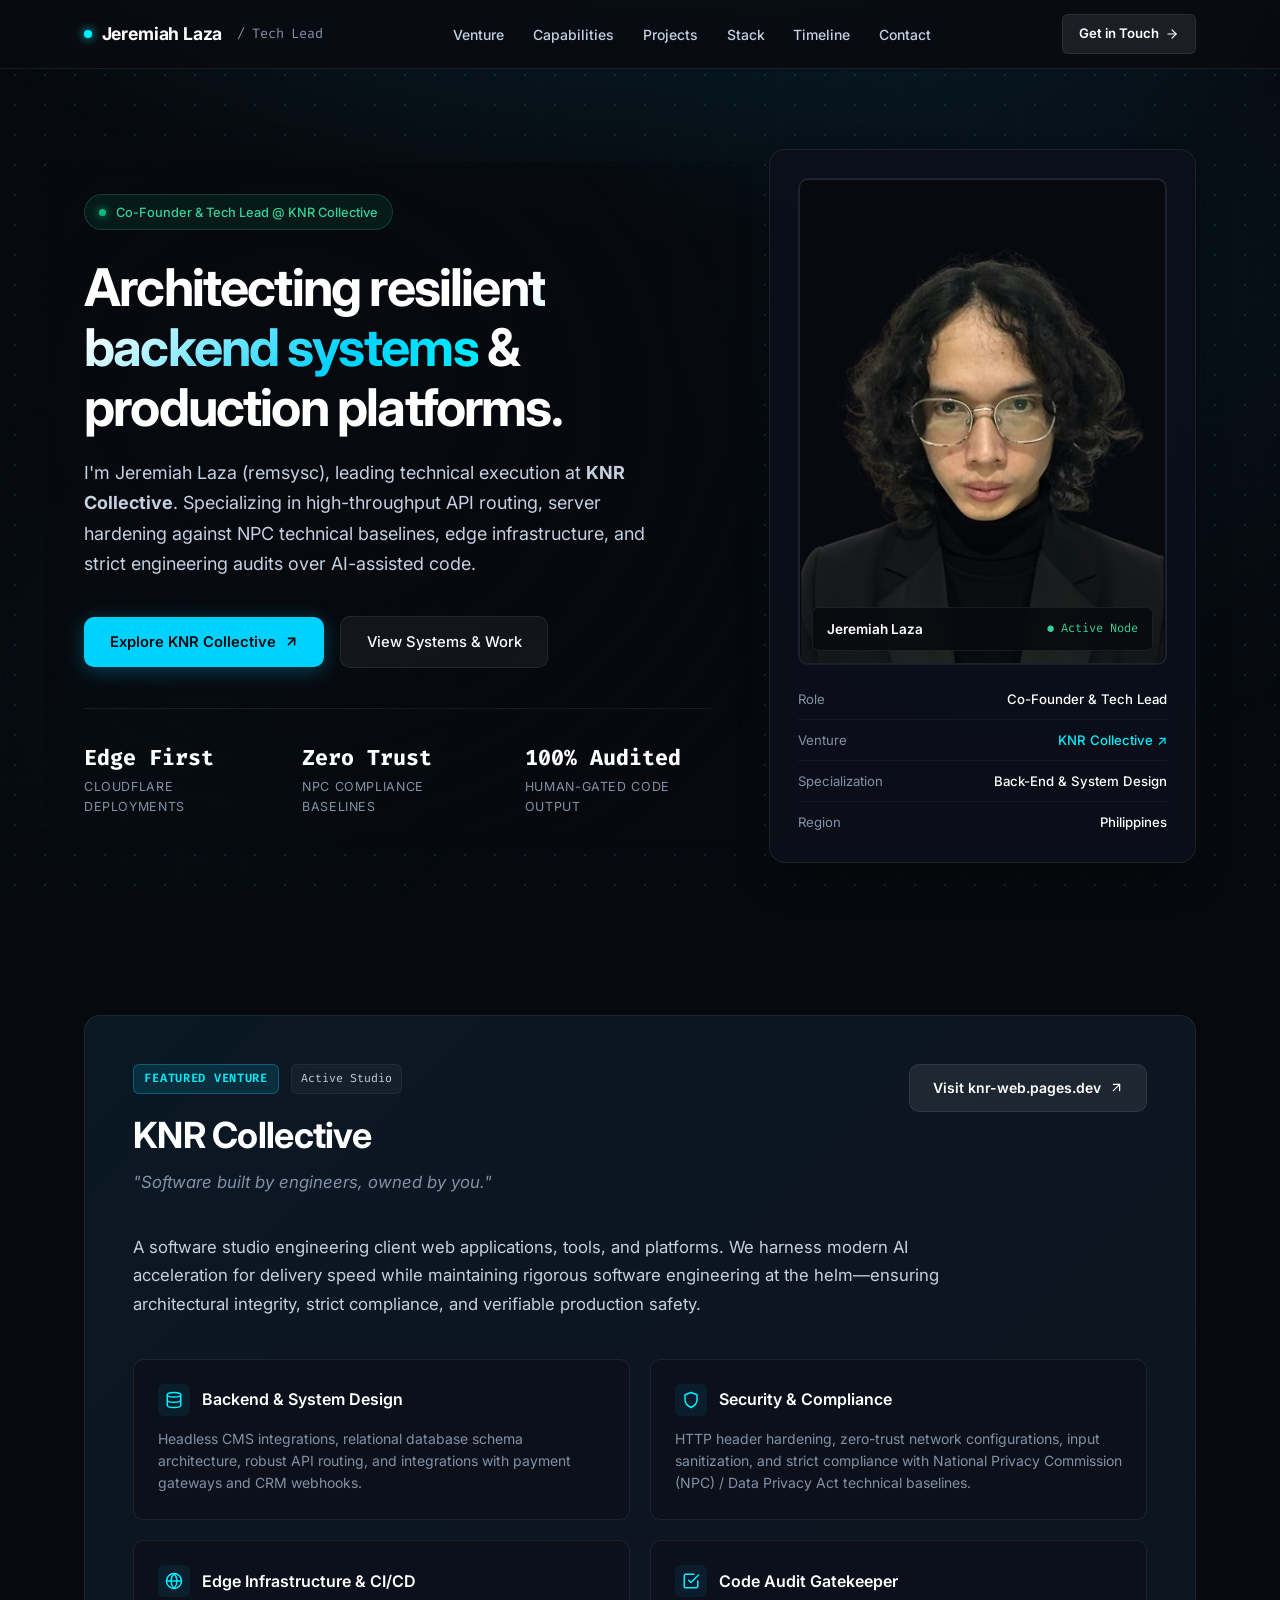
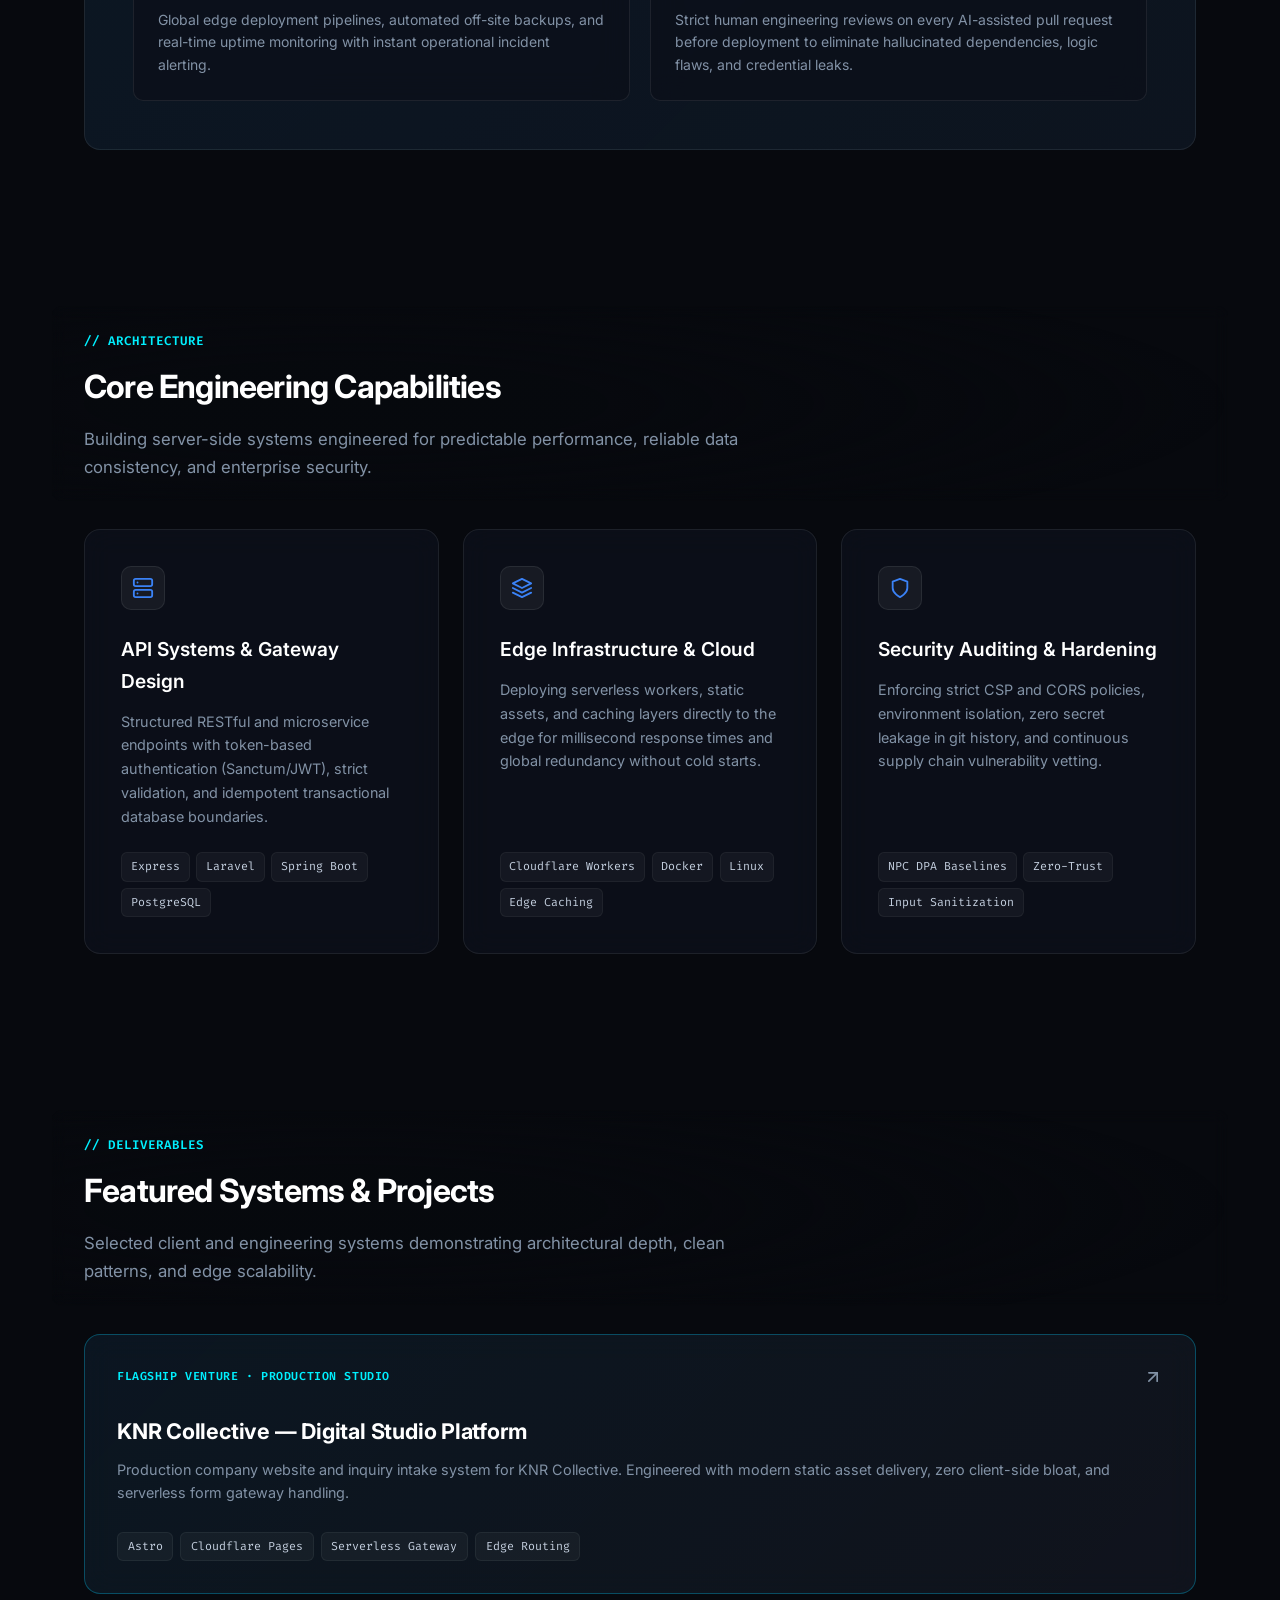
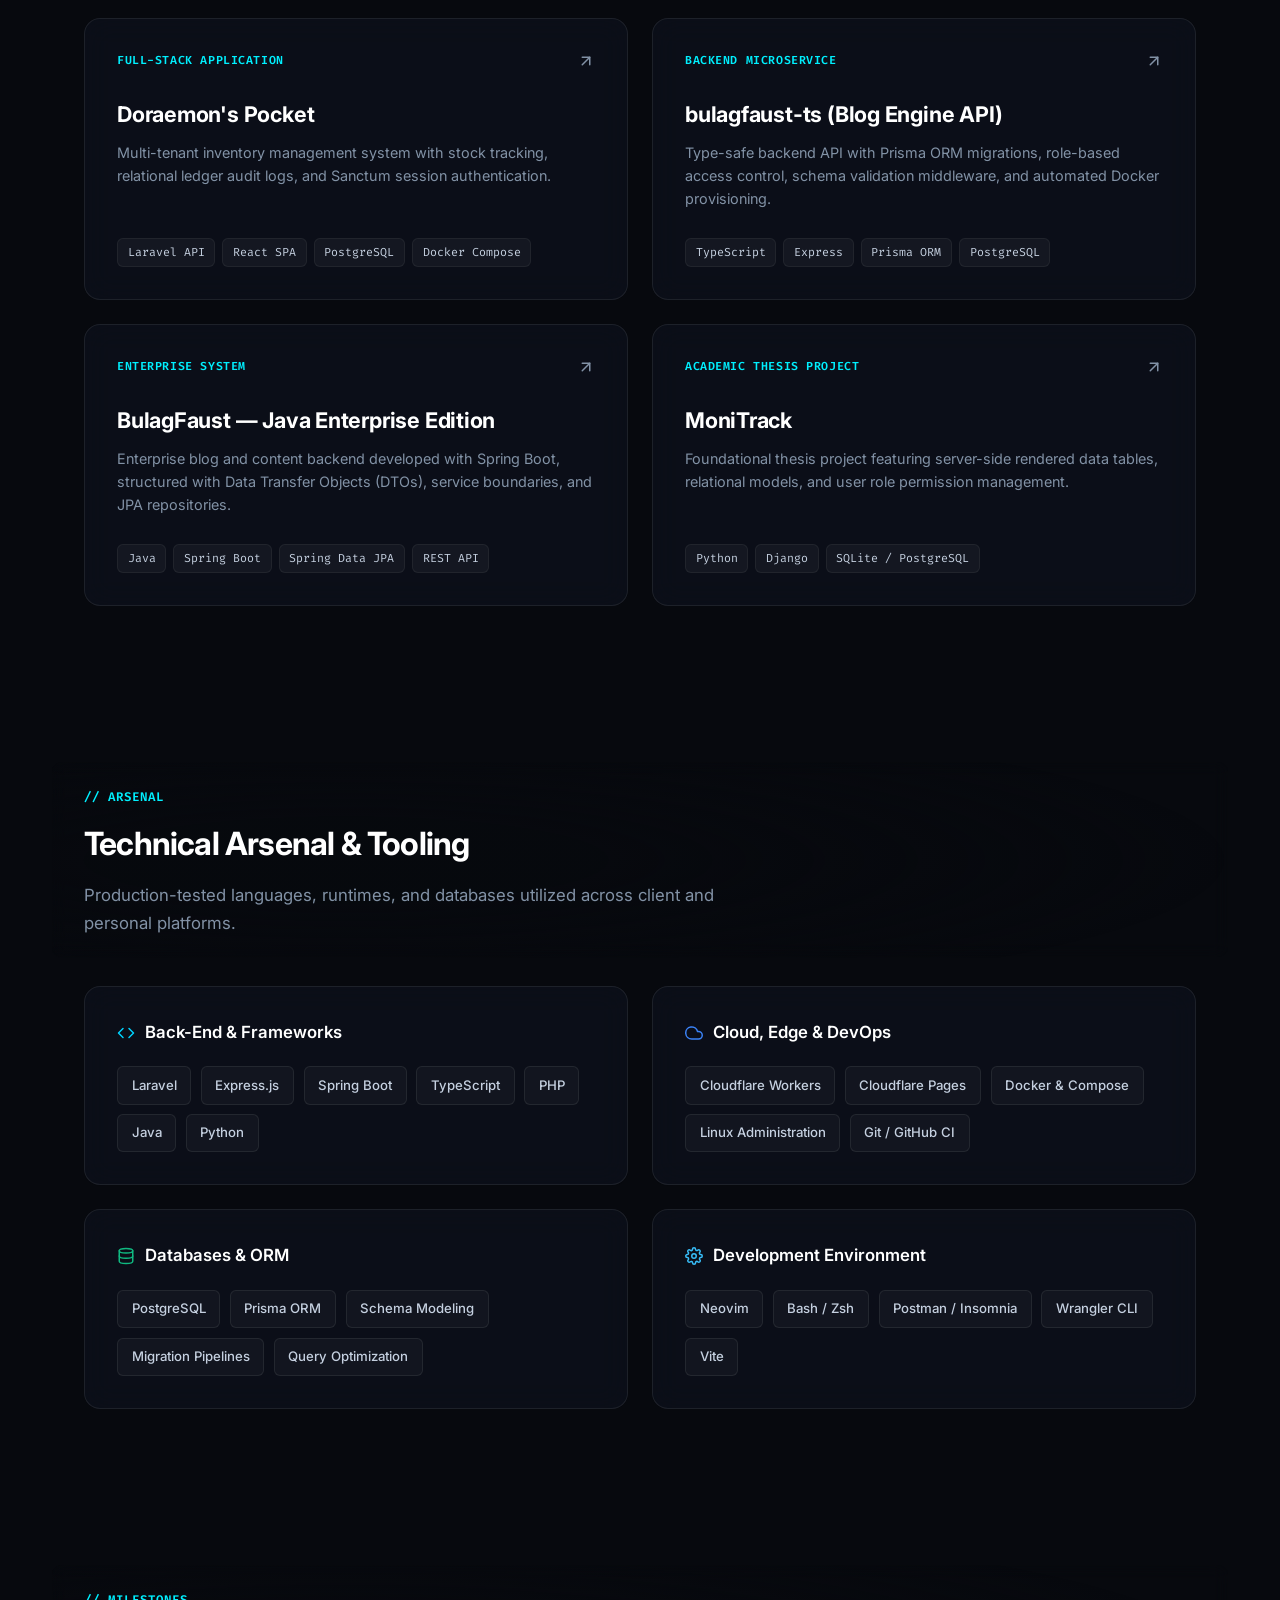
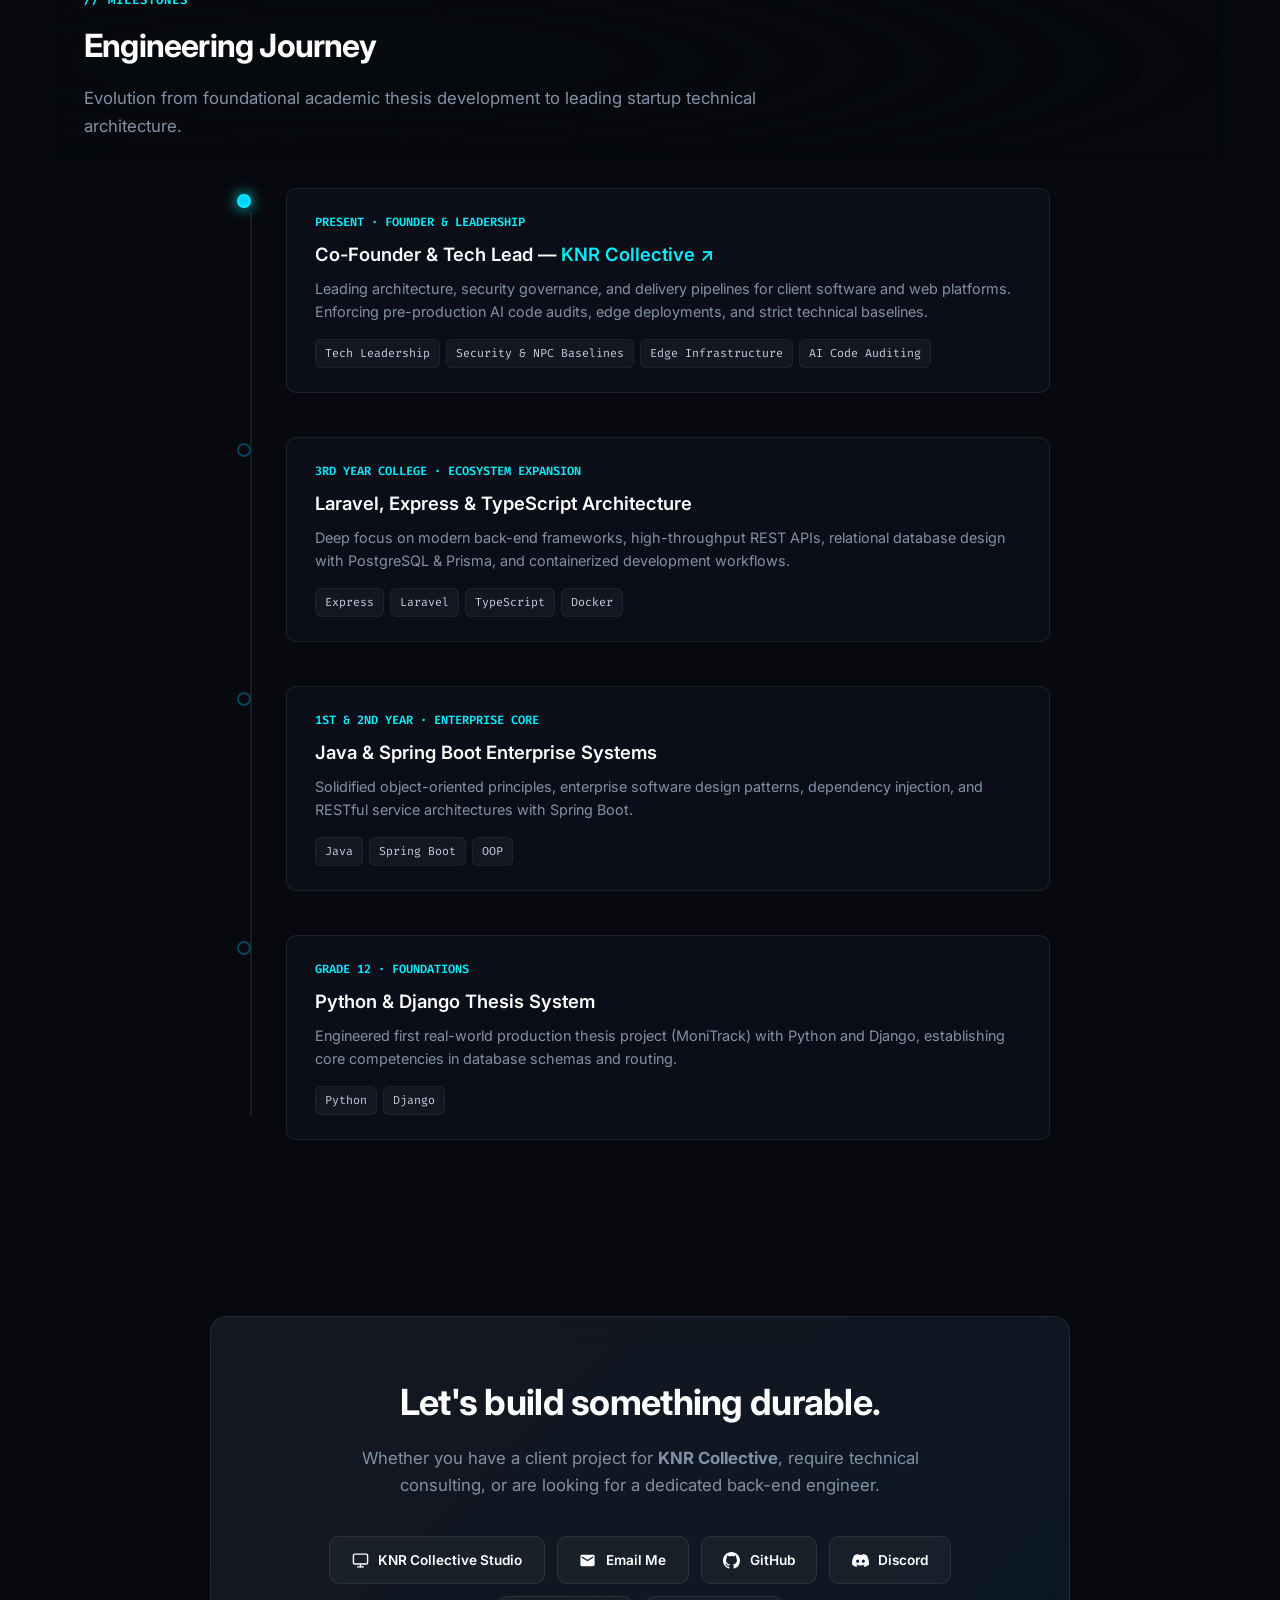
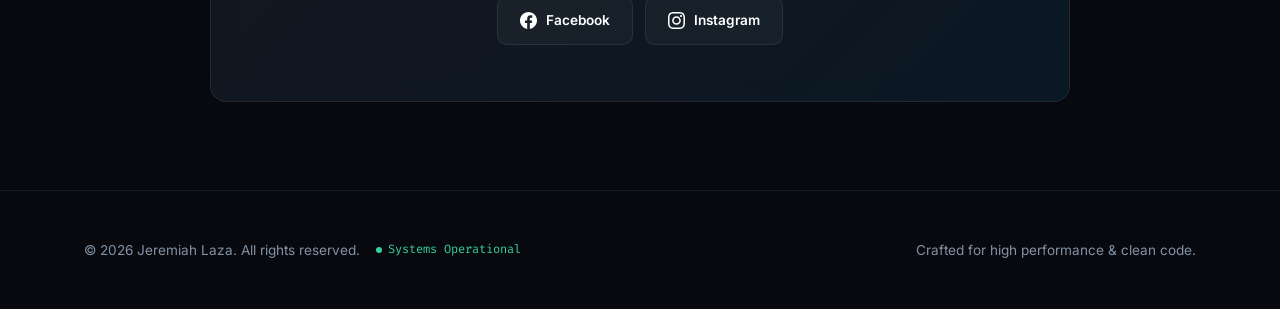
==== commit e1753b16: "seo: add Google verification, Person schema, canonical links, and remsysc handle" ====
--- a/index.html
+++ b/index.html
@@ -3,18 +3,53 @@
 <head>
   <meta charset="UTF-8">
   <meta name="viewport" content="width=device-width, initial-scale=1.0">
-  <title>Jeremiah Laza | Co-Founder & Tech Lead @ KNR Collective</title>
-  <meta name="description" content="Jeremiah Laza (Rem) — Co-Founder & Tech Lead at KNR Collective. Back-End Developer specializing in resilient APIs, server hardening, edge infrastructure, and auditing AI code for production.">
+  <title>Jeremiah Laza (@remsysc) | Tech Lead & Back-End Engineer</title>
+  <meta name="description" content="Jeremiah Laza (remsysc / Rem) — Co-Founder & Tech Lead at KNR Collective. Back-End Developer specializing in resilient APIs, server hardening, edge infrastructure, and auditing AI code for production.">
   <meta name="author" content="Jeremiah Laza">
   <meta name="robots" content="index, follow">
+  <link rel="canonical" href="https://remsysc.knr-collective.workers.dev/">
 
   <!-- Open Graph / Social Metadata -->
-  <meta property="og:title" content="Jeremiah Laza | Co-Founder & Tech Lead @ KNR Collective">
-  <meta property="og:description" content="Engineering robust backend systems, edge deployments, and auditing AI-assisted code pipelines for production.">
+  <meta property="og:title" content="Jeremiah Laza (@remsysc) | Tech Lead & Back-End Engineer">
+  <meta property="og:description" content="Jeremiah Laza (remsysc) — Engineering robust backend systems, edge deployments, and auditing AI-assisted code pipelines for production.">
   <meta property="og:type" content="website">
   <meta property="og:url" content="https://remsysc.knr-collective.workers.dev/">
-  <meta property="og:image" content="assets/profile.webp">
+  <meta property="og:image" content="https://remsysc.knr-collective.workers.dev/assets/profile.webp">
   <meta name="twitter:card" content="summary_large_image">
+  <meta name="twitter:creator" content="@remsysc">
+
+  <!-- Structured Data / JSON-LD Entity Graph -->
+  <script type="application/ld+json">
+  {
+    "@context": "https://schema.org",
+    "@type": "Person",
+    "name": "Jeremiah Laza",
+    "alternateName": ["remsysc", "Rem", "Jeremiah 'Rem' Laza"],
+    "url": "https://remsysc.knr-collective.workers.dev/",
+    "image": "https://remsysc.knr-collective.workers.dev/assets/profile.webp",
+    "jobTitle": "Co-Founder & Tech Lead",
+    "worksFor": {
+      "@type": "Organization",
+      "name": "KNR Collective",
+      "url": "https://knr-web.pages.dev/"
+    },
+    "sameAs": [
+      "https://github.com/remsysc",
+      "https://www.linkedin.com/in/remsysc",
+      "https://www.instagram.com/remsysc",
+      "https://www.facebook.com/remsysc",
+      "https://discord.com/users/remsysc"
+    ],
+    "knowsAbout": [
+      "Back-End Engineering",
+      "API Architecture",
+      "Cloudflare Workers",
+      "Edge Infrastructure",
+      "Server Hardening",
+      "Systems Design"
+    ]
+  }
+  </script>
 
   <!-- Fonts & Resource Hints -->
   <link rel="preconnect" href="https://fonts.googleapis.com">
@@ -83,7 +118,7 @@
           </h1>
 
           <p class="hero-lead">
-            I lead technical execution at <strong>KNR Collective</strong>. Specializing in high-throughput API routing, server hardening against NPC technical baselines, edge infrastructure, and strict engineering audits over AI-assisted code.
+            I'm Jeremiah Laza (remsysc), leading technical execution at <strong>KNR Collective</strong>. Specializing in high-throughput API routing, server hardening against NPC technical baselines, edge infrastructure, and strict engineering audits over AI-assisted code.
           </p>
 
           <div class="hero-actions">
@@ -120,7 +155,7 @@
                 <picture>
                   <source type="image/avif" srcset="assets/profile-380w.avif 380w, assets/profile-560w.avif 560w" sizes="(max-width: 768px) 365px, 280px">
                   <source type="image/webp" srcset="assets/profile-380w.webp 380w, assets/profile-560w.webp 560w" sizes="(max-width: 768px) 365px, 280px">
-                  <img src="assets/profile.webp" srcset="assets/profile-380w.webp 380w, assets/profile-560w.webp 560w" sizes="(max-width: 768px) 365px, 280px" alt="Jeremiah (Rem) Laza" class="profile-avatar" width="280" height="370" fetchpriority="high" decoding="async">
+                  <img src="assets/profile.webp" srcset="assets/profile-380w.webp 380w, assets/profile-560w.webp 560w" sizes="(max-width: 768px) 365px, 280px" alt="Jeremiah Laza (remsysc)" class="profile-avatar" width="280" height="370" fetchpriority="high" decoding="async">
                 </picture>
                 <div class="profile-badge-overlay">
                   <span class="profile-badge-name">Jeremiah Laza</span>
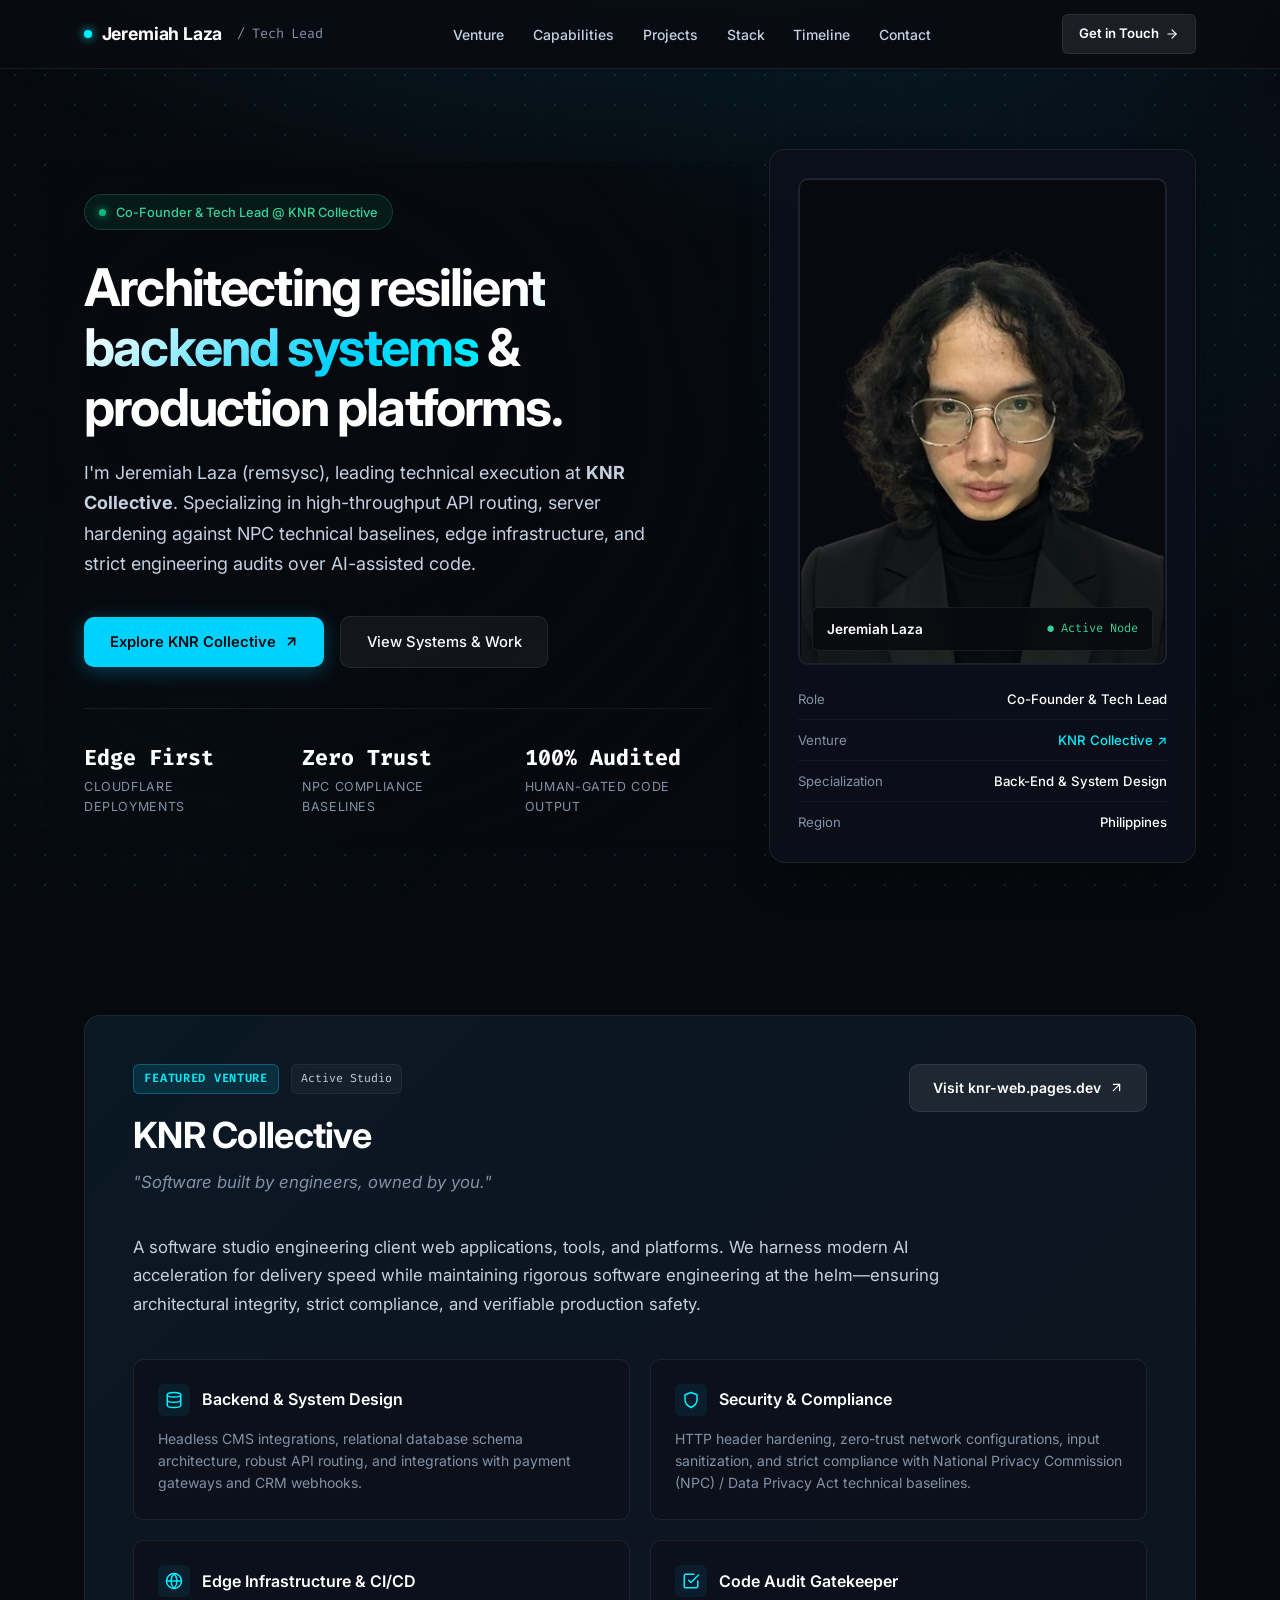
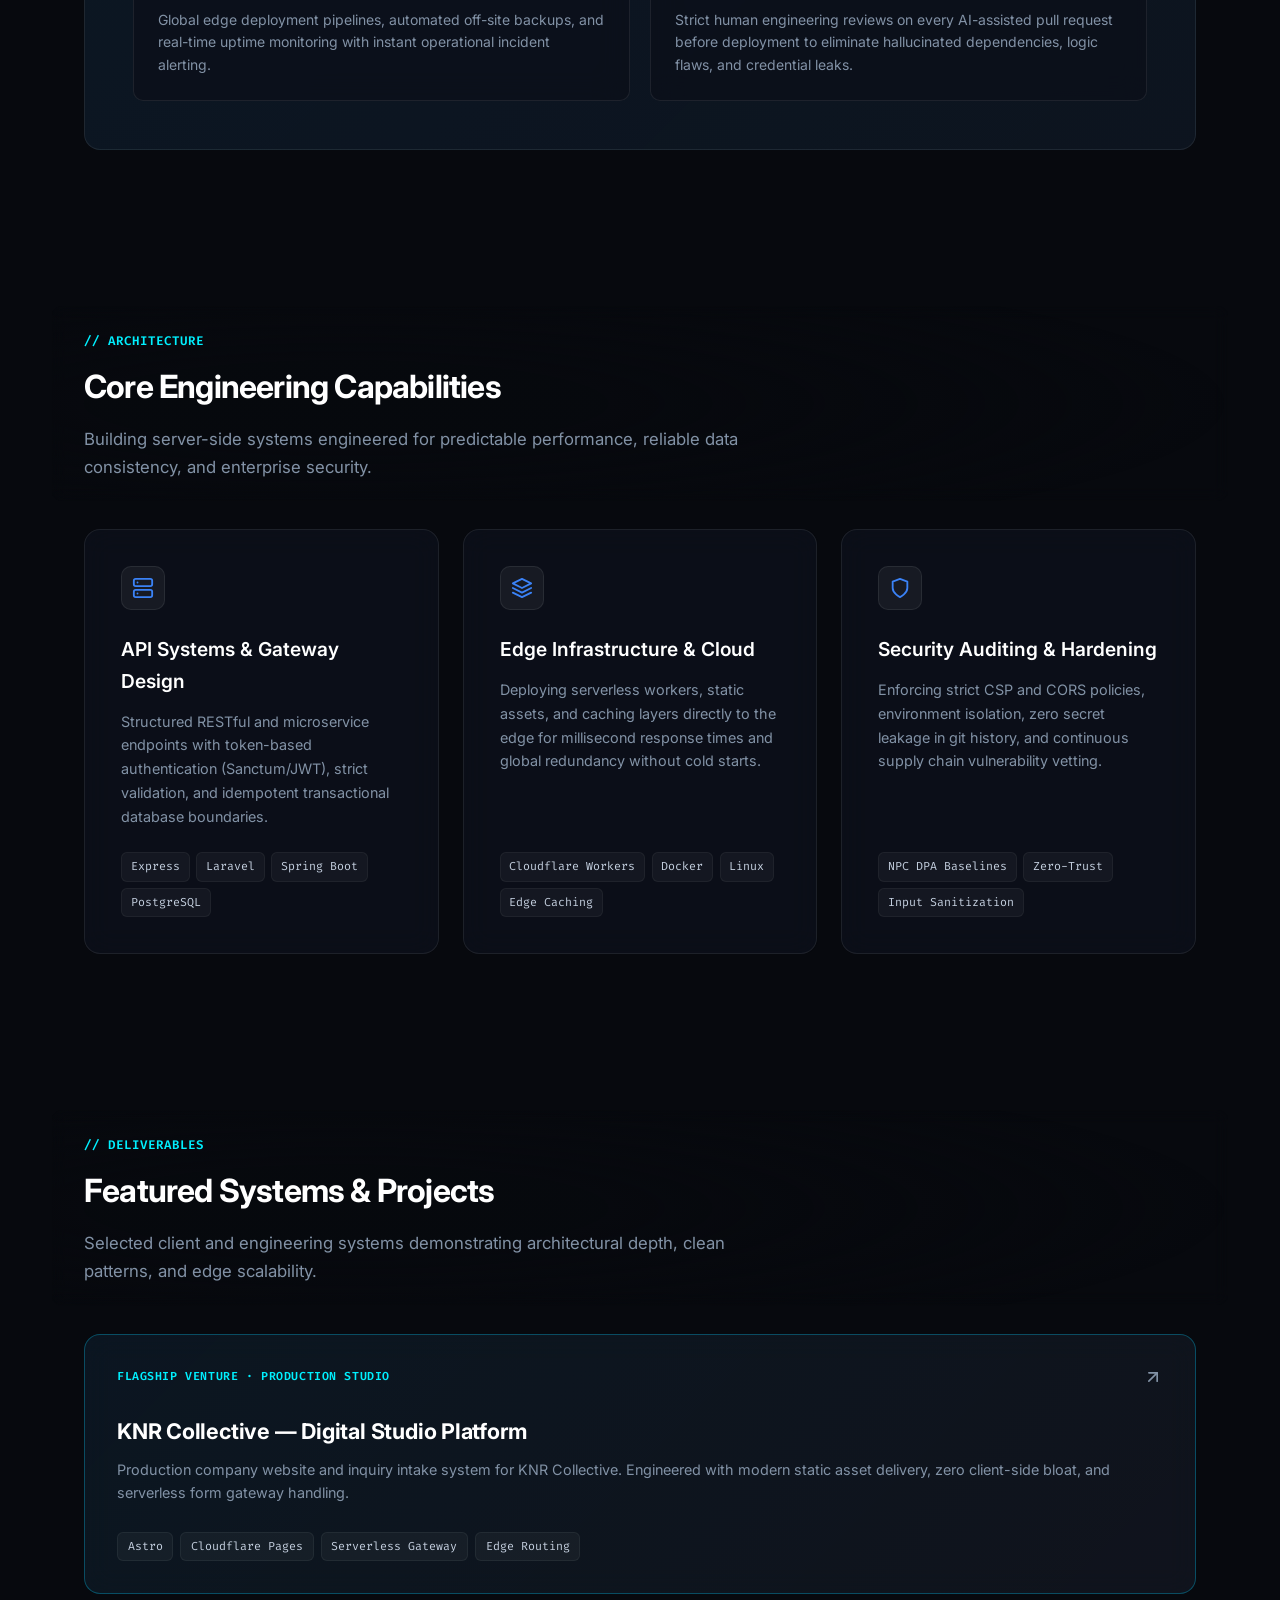
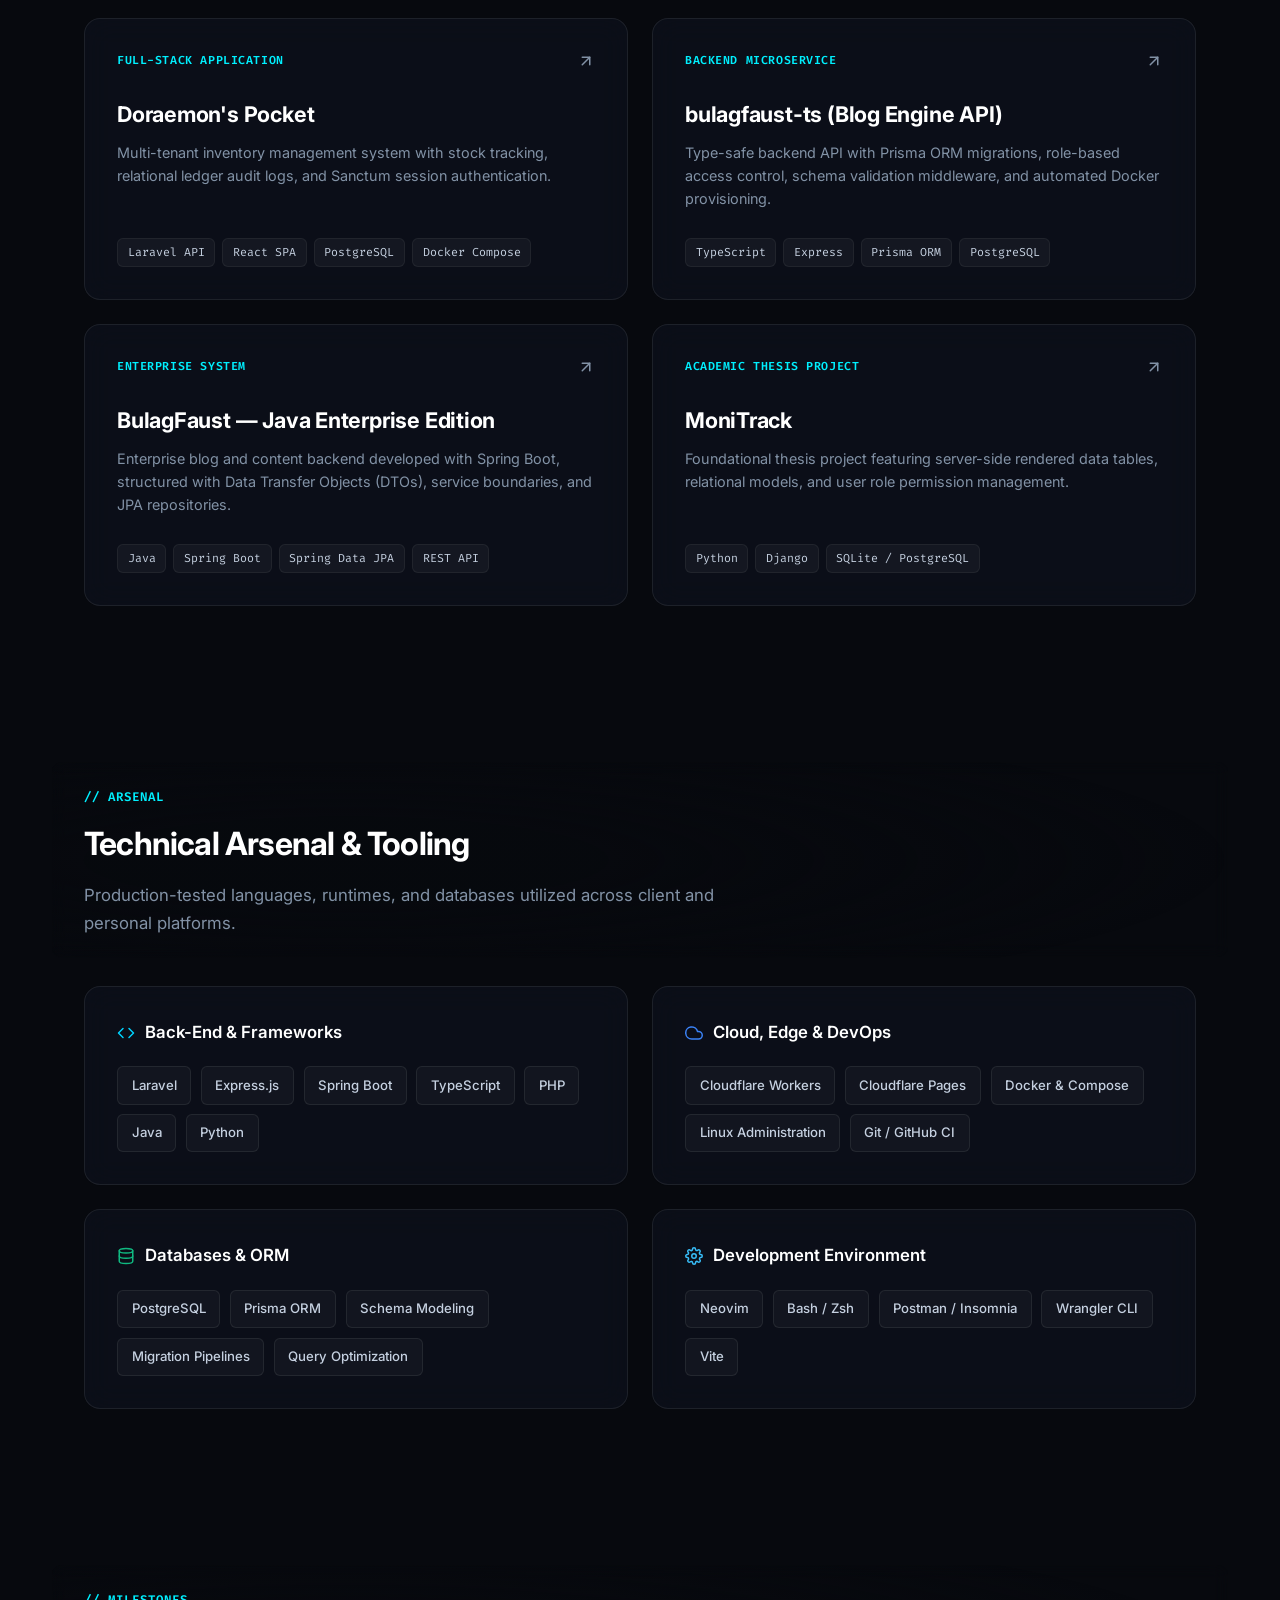
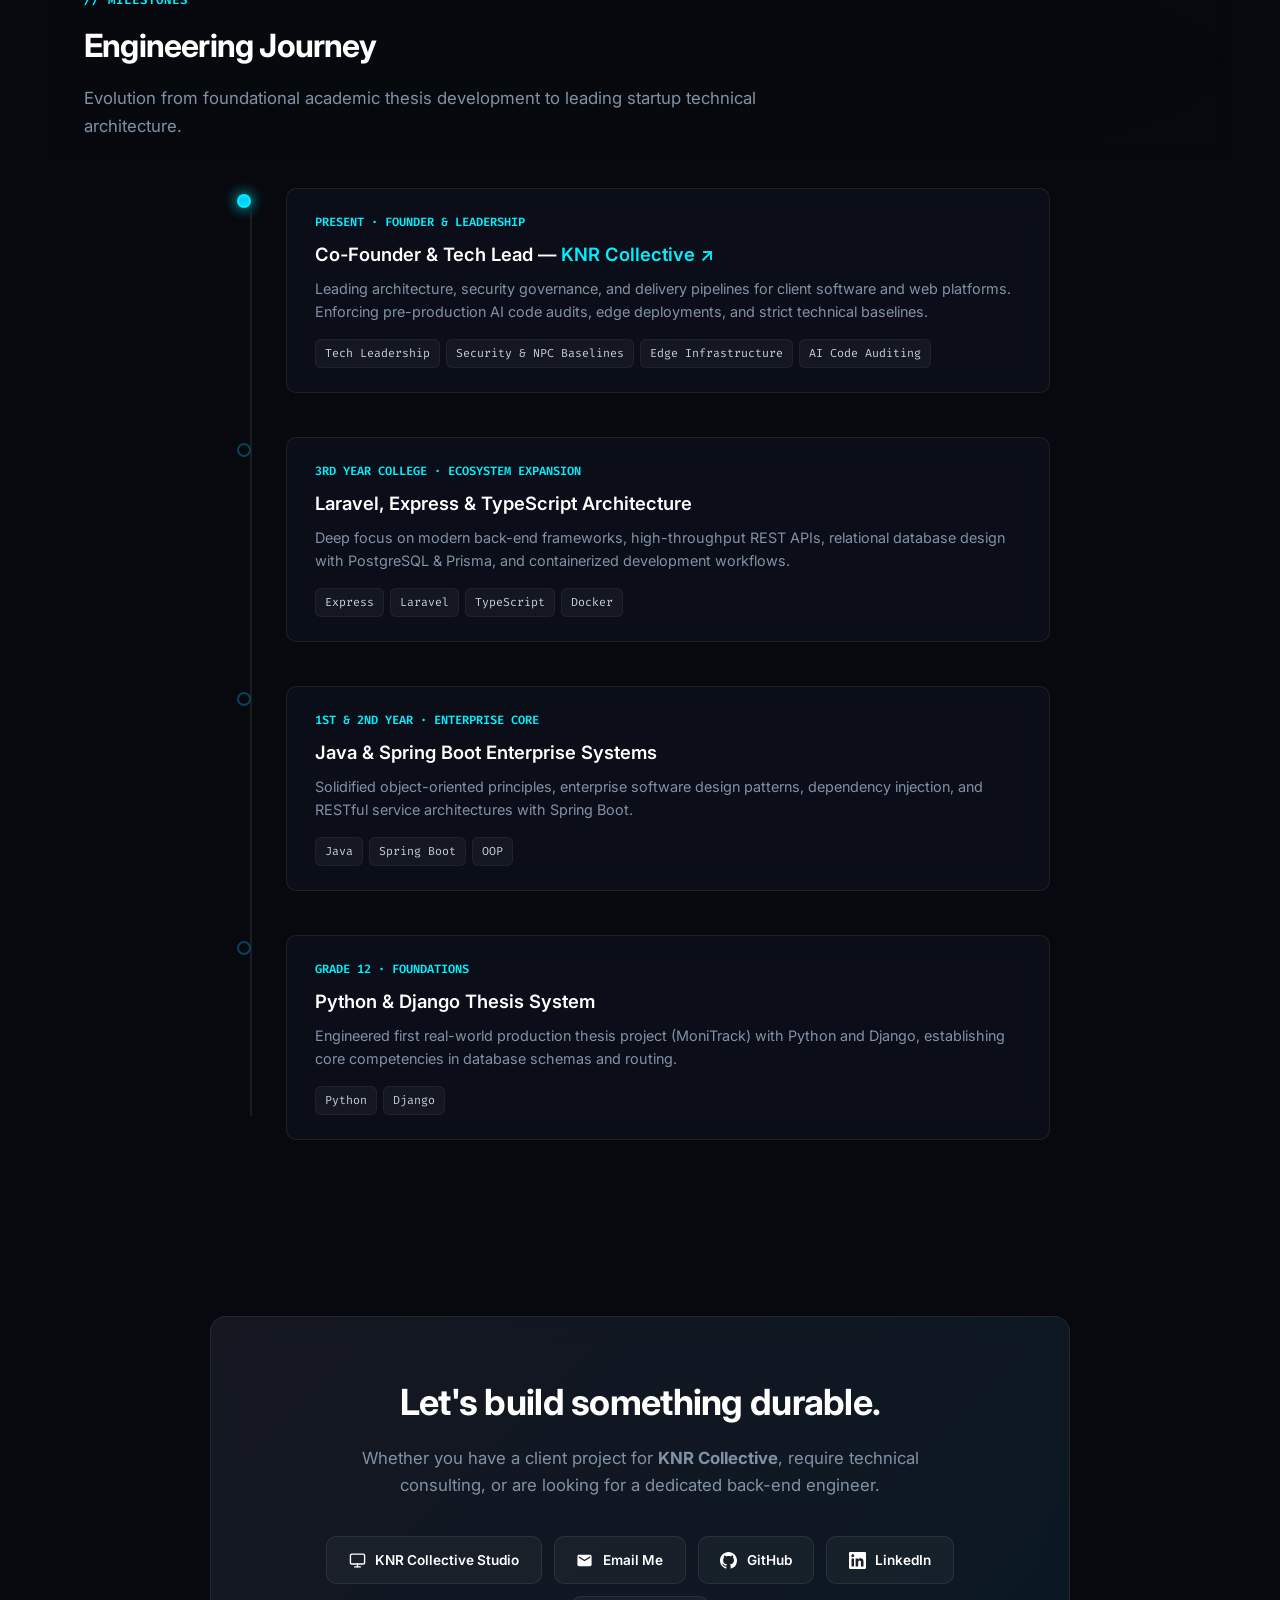
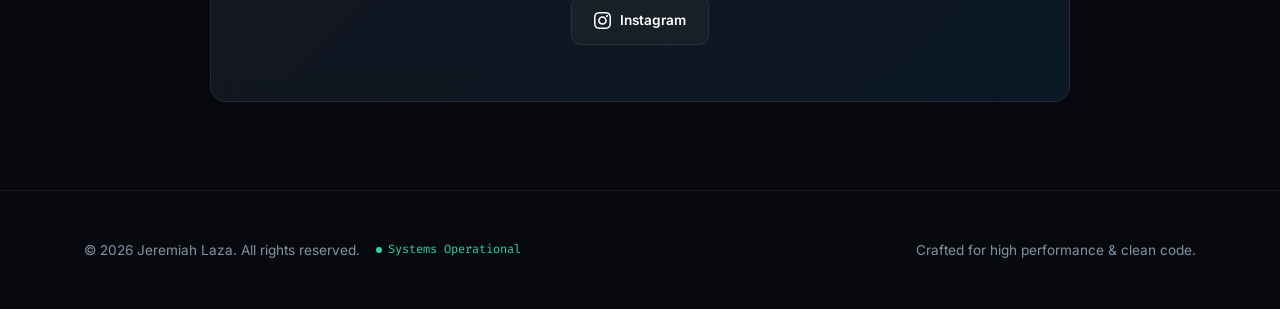
==== commit bcd848d8: "feat(socials): replace facebook and discord with linkedin profile link" ====
--- a/index.html
+++ b/index.html
@@ -35,10 +35,8 @@
     },
     "sameAs": [
       "https://github.com/remsysc",
-      "https://www.linkedin.com/in/remsysc",
-      "https://www.instagram.com/remsysc",
-      "https://www.facebook.com/remsysc",
-      "https://discord.com/users/remsysc"
+      "https://www.linkedin.com/in/remsysc/",
+      "https://www.instagram.com/remsysc"
     ],
     "knowsAbout": [
       "Back-End Engineering",
@@ -54,7 +52,7 @@
   <!-- Fonts & Resource Hints -->
   <link rel="preconnect" href="https://fonts.googleapis.com">
   <link rel="preconnect" href="https://fonts.gstatic.com" crossorigin>
-  <link rel="stylesheet" href="style.css?v=20261009-perf-opt">
+  <link rel="stylesheet" href="style.css?v=20261010-socials">
   <link rel="preload" as="style" href="https://fonts.googleapis.com/css2?family=Fira+Code:wght@400;600&family=Inter:wght@400;500;600;700&display=swap">
   <link rel="stylesheet" href="https://fonts.googleapis.com/css2?family=Fira+Code:wght@400;600&family=Inter:wght@400;500;600;700&display=swap" media="print" onload="this.media='all'">
   <noscript>
@@ -639,14 +637,9 @@
               <span>GitHub</span>
             </a>
 
-            <a href="https://discord.com/users/remsysc" target="_blank" rel="noopener noreferrer" class="social-btn btn-discord">
-              <svg width="17" height="17" viewBox="0 0 24 24" fill="currentColor" aria-hidden="true"><path d="M20.317 4.37a19.791 19.791 0 0 0-4.885-1.515.074.074 0 0 0-.079.037c-.21.375-.444.864-.608 1.25a18.27 18.27 0 0 0-5.487 0 12.64 12.64 0 0 0-.617-1.25.077.077 0 0 0-.079-.037A19.736 19.736 0 0 0 3.677 4.37a.07.07 0 0 0-.032.027C.533 9.046-.32 13.58.099 18.057a.082.082 0 0 0 .031.057 19.9 19.9 0 0 0 5.993 3.03.078.078 0 0 0 .084-.028c.462-.63.874-1.295 1.226-1.994.021-.041.001-.09-.041-.106a13.107 13.107 0 0 1-1.872-.892.077.077 0 0 1-.008-.128 10.2 10.2 0 0 0 .372-.292.074.074 0 0 1 .077-.01c3.929 1.793 8.18 1.793 12.061 0a.074.074 0 0 1 .078.01c.12.098.246.198.373.292a.077.077 0 0 1-.006.127 12.299 12.299 0 0 1-1.873.894.077.077 0 0 0-.041.107c.36.698.772 1.362 1.225 1.993a.076.076 0 0 0 .084.028 19.839 19.839 0 0 0 6.002-3.03.077.077 0 0 0 .032-.054c.5-5.177-.838-9.674-3.549-13.66a.061.061 0 0 0-.031-.028zM8.02 15.33c-1.183 0-2.157-1.085-2.157-2.419 0-1.333.956-2.419 2.157-2.419 1.21 0 2.176 1.096 2.157 2.42 0 1.333-.956 2.418-2.157 2.418zm7.975 0c-1.183 0-2.157-1.085-2.157-2.419 0-1.333.955-2.419 2.157-2.419 1.21 0 2.176 1.096 2.157 2.42 0 1.333-.946 2.418-2.157 2.418z"/></svg>
-              <span>Discord</span>
-            </a>
-
-            <a href="https://www.facebook.com/remsysc" target="_blank" rel="noopener noreferrer" class="social-btn btn-facebook">
-              <svg width="17" height="17" viewBox="0 0 24 24" fill="currentColor" aria-hidden="true"><path d="M24 12.073c0-6.627-5.373-12-12-12s-12 5.373-12 12c0 5.99 4.388 10.954 10.125 11.854v-8.385H7.078v-3.47h3.047V9.43c0-3.007 1.792-4.669 4.533-4.669 1.312 0 2.686.235 2.686.235v2.953H15.83c-1.491 0-1.956.925-1.956 1.874v2.25h3.328l-.532 3.47h-2.796v8.385C19.612 23.027 24 18.062 24 12.073z"/></svg>
-              <span>Facebook</span>
+            <a href="https://www.linkedin.com/in/remsysc/" target="_blank" rel="noopener noreferrer" class="social-btn btn-linkedin">
+              <svg width="17" height="17" viewBox="0 0 24 24" fill="currentColor" aria-hidden="true"><path d="M20.447 20.452h-3.554v-5.569c0-1.328-.027-3.037-1.852-3.037-1.853 0-2.136 1.445-2.136 2.939v5.667H9.351V9h3.414v1.561h.046c.477-.9 1.637-1.85 3.37-1.85 3.601 0 4.267 2.37 4.267 5.455v6.286zM5.337 7.433c-1.144 0-2.063-.926-2.063-2.065 0-1.138.92-2.063 2.063-2.063 1.14 0 2.064.925 2.064 2.063 0 1.139-.925 2.065-2.064 2.065zm1.782 13.019H3.555V9h3.564v11.452zM22.225 0H1.771C.792 0 0 .774 0 1.729v20.542C0 23.227.792 24 1.771 24h20.451c.979 0 1.778-.773 1.778-1.729V1.73C24 .774 23.205 0 22.225 0z"/></svg>
+              <span>LinkedIn</span>
             </a>
 
             <a href="https://www.instagram.com/remsysc" target="_blank" rel="noopener noreferrer" class="social-btn btn-instagram">
@@ -693,5 +686,9 @@
     }
   </script>
 
+  <!-- Cloudflare Web Analytics -->
+  <script type='module' src='https://static.cloudflareinsights.com/beacon.min.js' data-cf-beacon='{"token": "e163bb9cbf2c4e4dab72af9ec327b83e"}'></script>
+  <!-- End Cloudflare Web Analytics -->
+
 </body>
 </html>
--- a/style.css
+++ b/style.css
@@ -1146,8 +1146,7 @@
 /* Brand-specific hover accents */
 .btn-github:hover { border-color: #f0f6fc; color: #ffffff; }
 .btn-email:hover { border-color: #8b5cf6; color: #c4b5fd; }
-.btn-discord:hover { border-color: #5865f2; color: #a5b4fc; }
-.btn-facebook:hover { border-color: #1877f2; color: #93c5fd; }
+.btn-linkedin:hover { border-color: #0a66c2; color: #70b5f9; }
 .btn-instagram:hover { border-color: #e1306c; color: #f472b6; }
 .btn-knr:hover { border-color: var(--neon-cyan); color: var(--neon-cyan); box-shadow: 0 0 16px rgba(0, 210, 255, 0.25); }
 
@@ -1246,10 +1245,40 @@
     gap: 1.25rem;
   }
 
+  .nav-container {
+    height: 3.75rem;
+  }
+
+  .brand {
+    font-size: 1rem;
+    gap: 0.5rem;
+  }
+
+  .brand-title {
+    display: none;
+  }
+
+  .nav-actions {
+    margin-left: auto;
+    margin-right: 0.5rem;
+  }
+
+  .nav-cta {
+    padding: 0.35rem 0.65rem;
+    font-size: 0.75rem;
+    gap: 0.3rem;
+    white-space: nowrap;
+  }
+
+  .nav-cta svg {
+    width: 12px;
+    height: 12px;
+  }
+
   .nav-links {
     display: none;
     position: absolute;
-    top: 4.25rem;
+    top: 3.75rem;
     left: 0;
     right: 0;
     background: rgba(9, 10, 15, 0.98);
@@ -1265,6 +1294,18 @@
   }
 
   .mobile-nav-toggle {
-    display: block;
-  }
-}
+    display: inline-flex;
+    align-items: center;
+    justify-content: center;
+    padding: 0.35rem;
+    width: 34px;
+    height: 34px;
+  }
+}
+
+@media (max-width: 420px) {
+  .nav-cta {
+    padding: 0.3rem 0.5rem;
+    font-size: 0.7rem;
+  }
+}
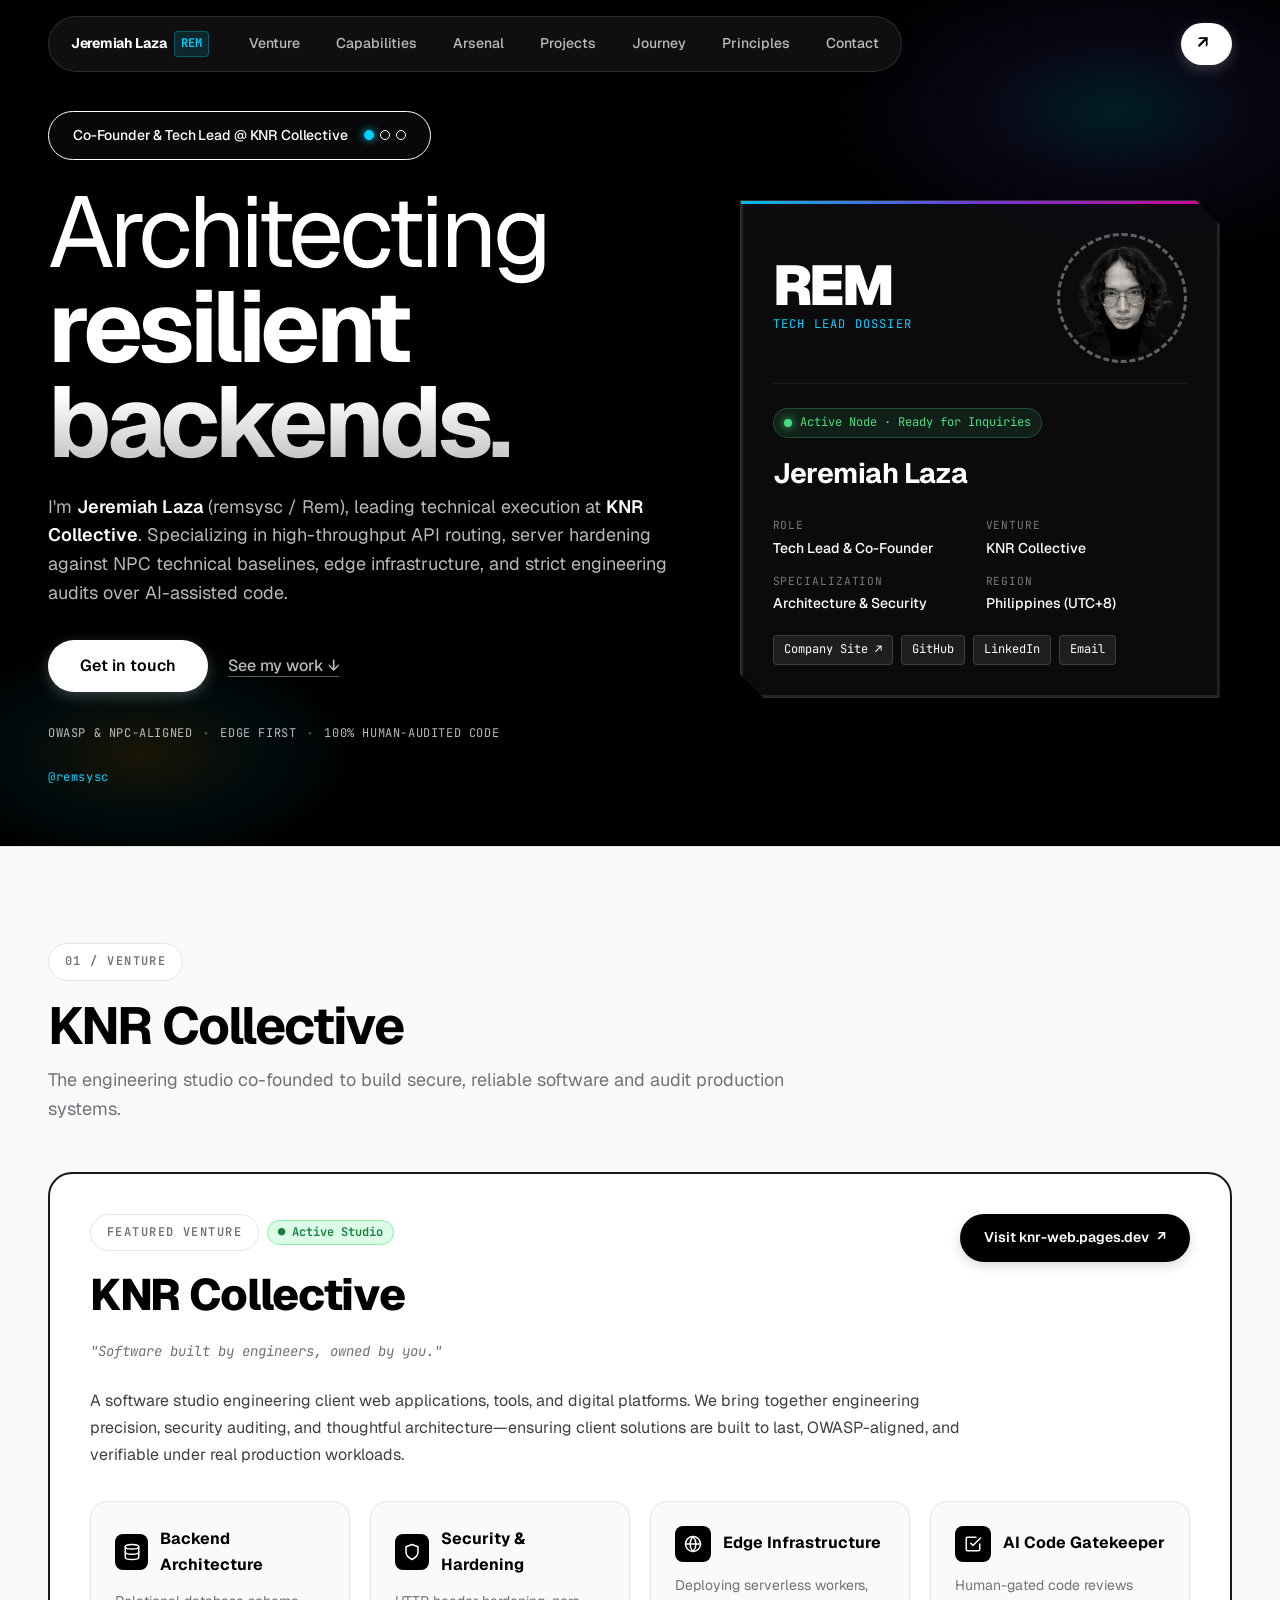
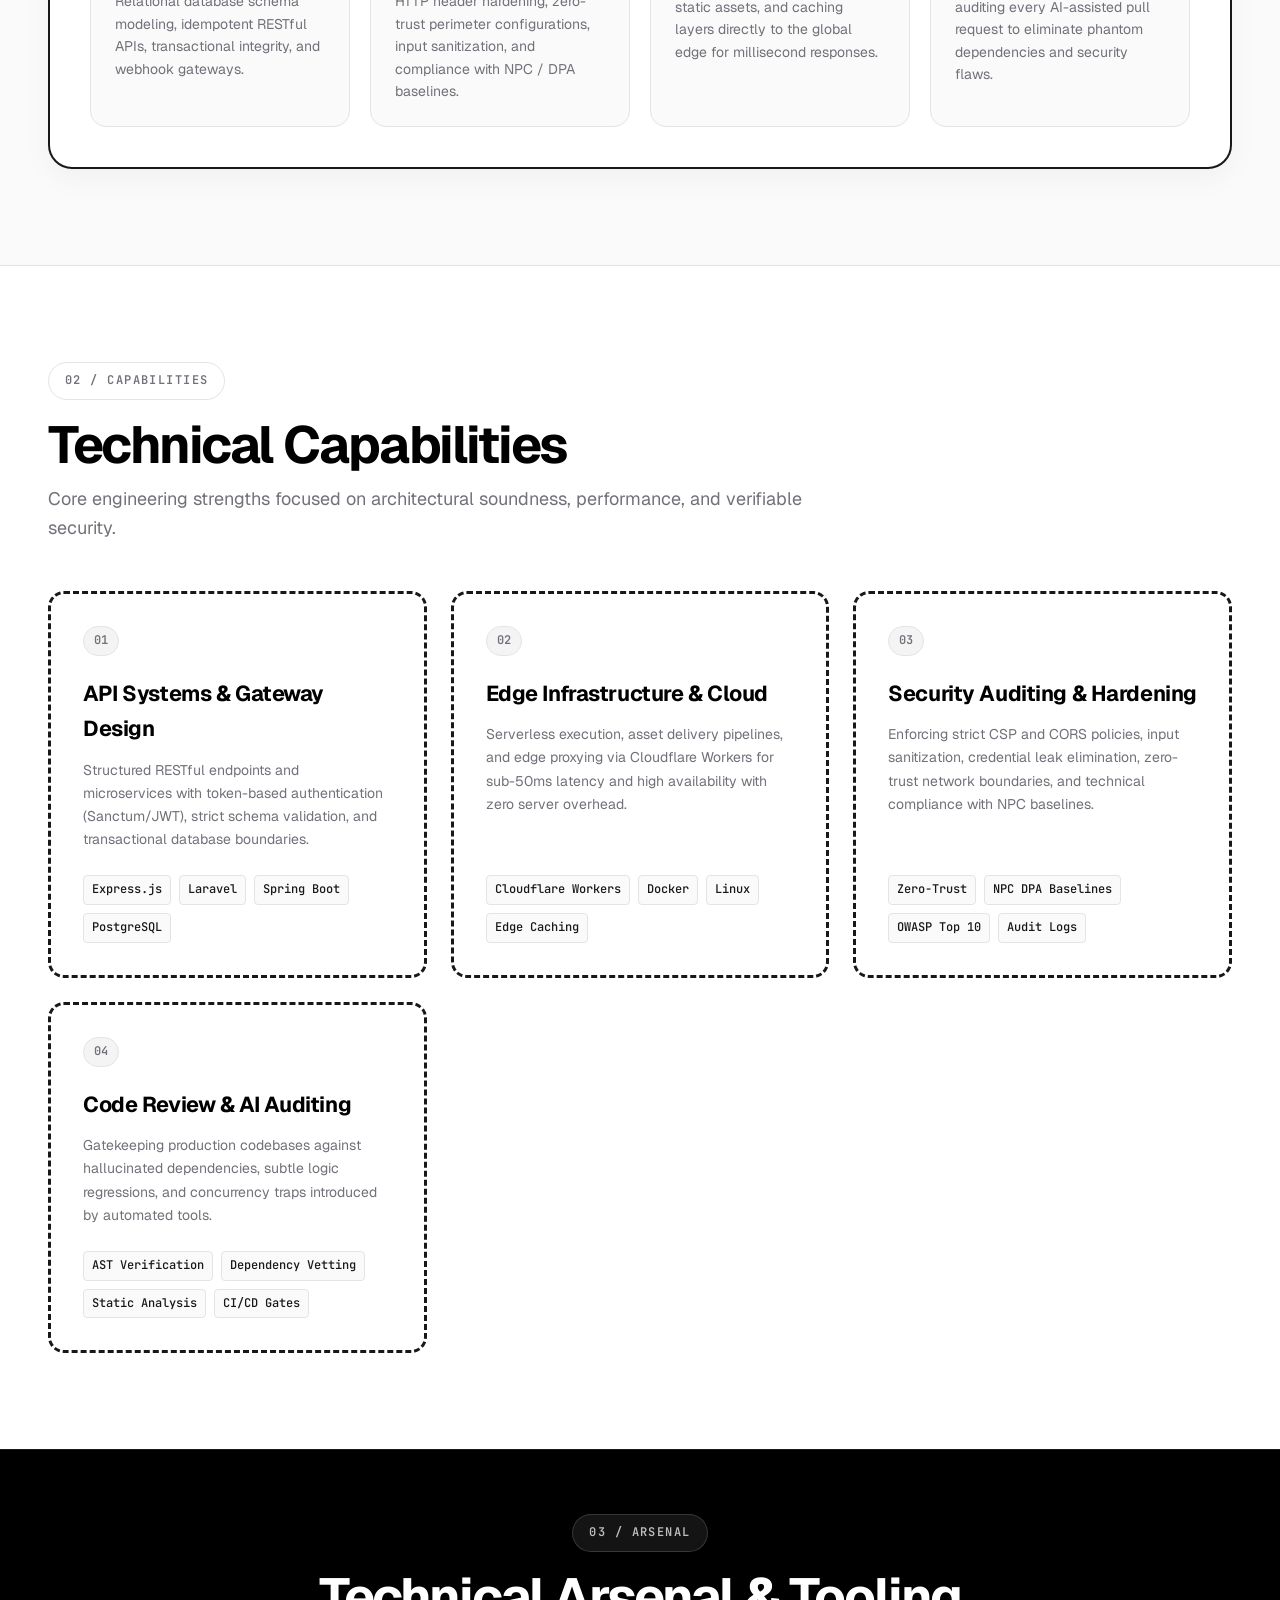
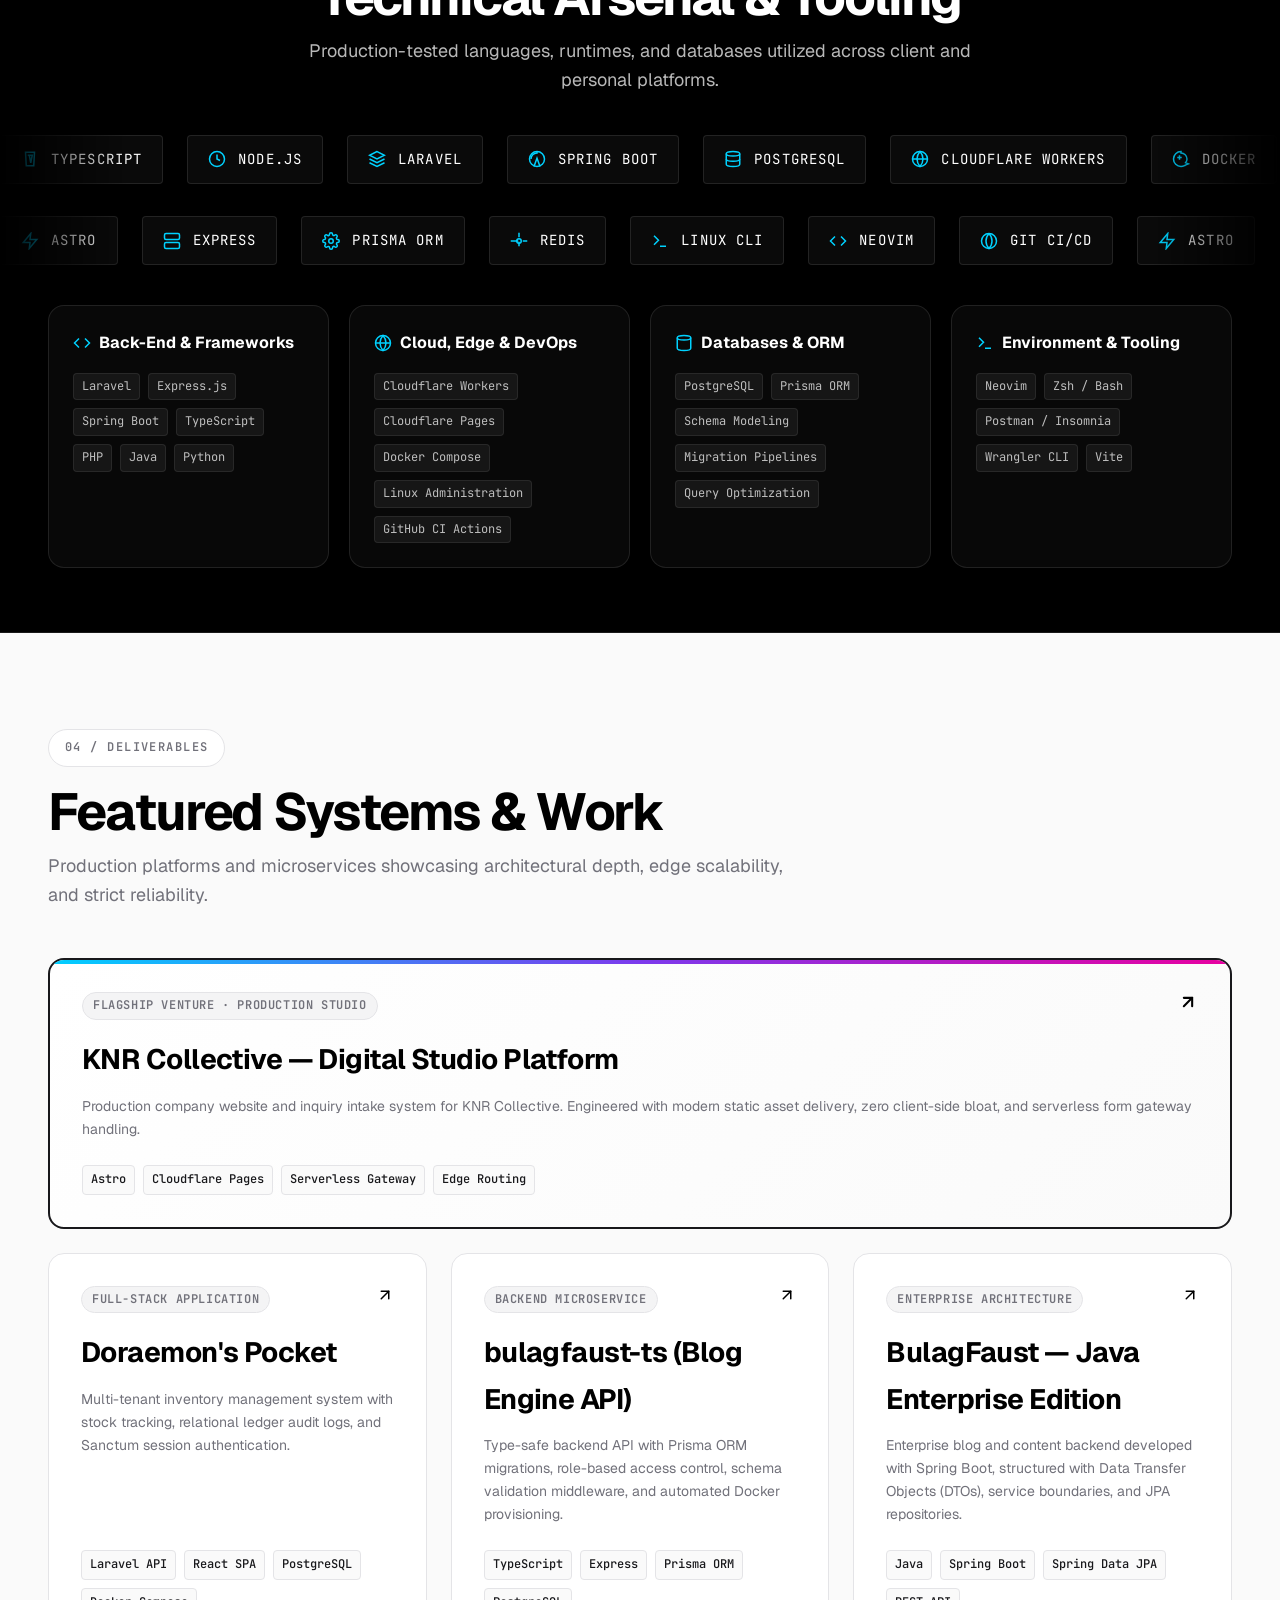
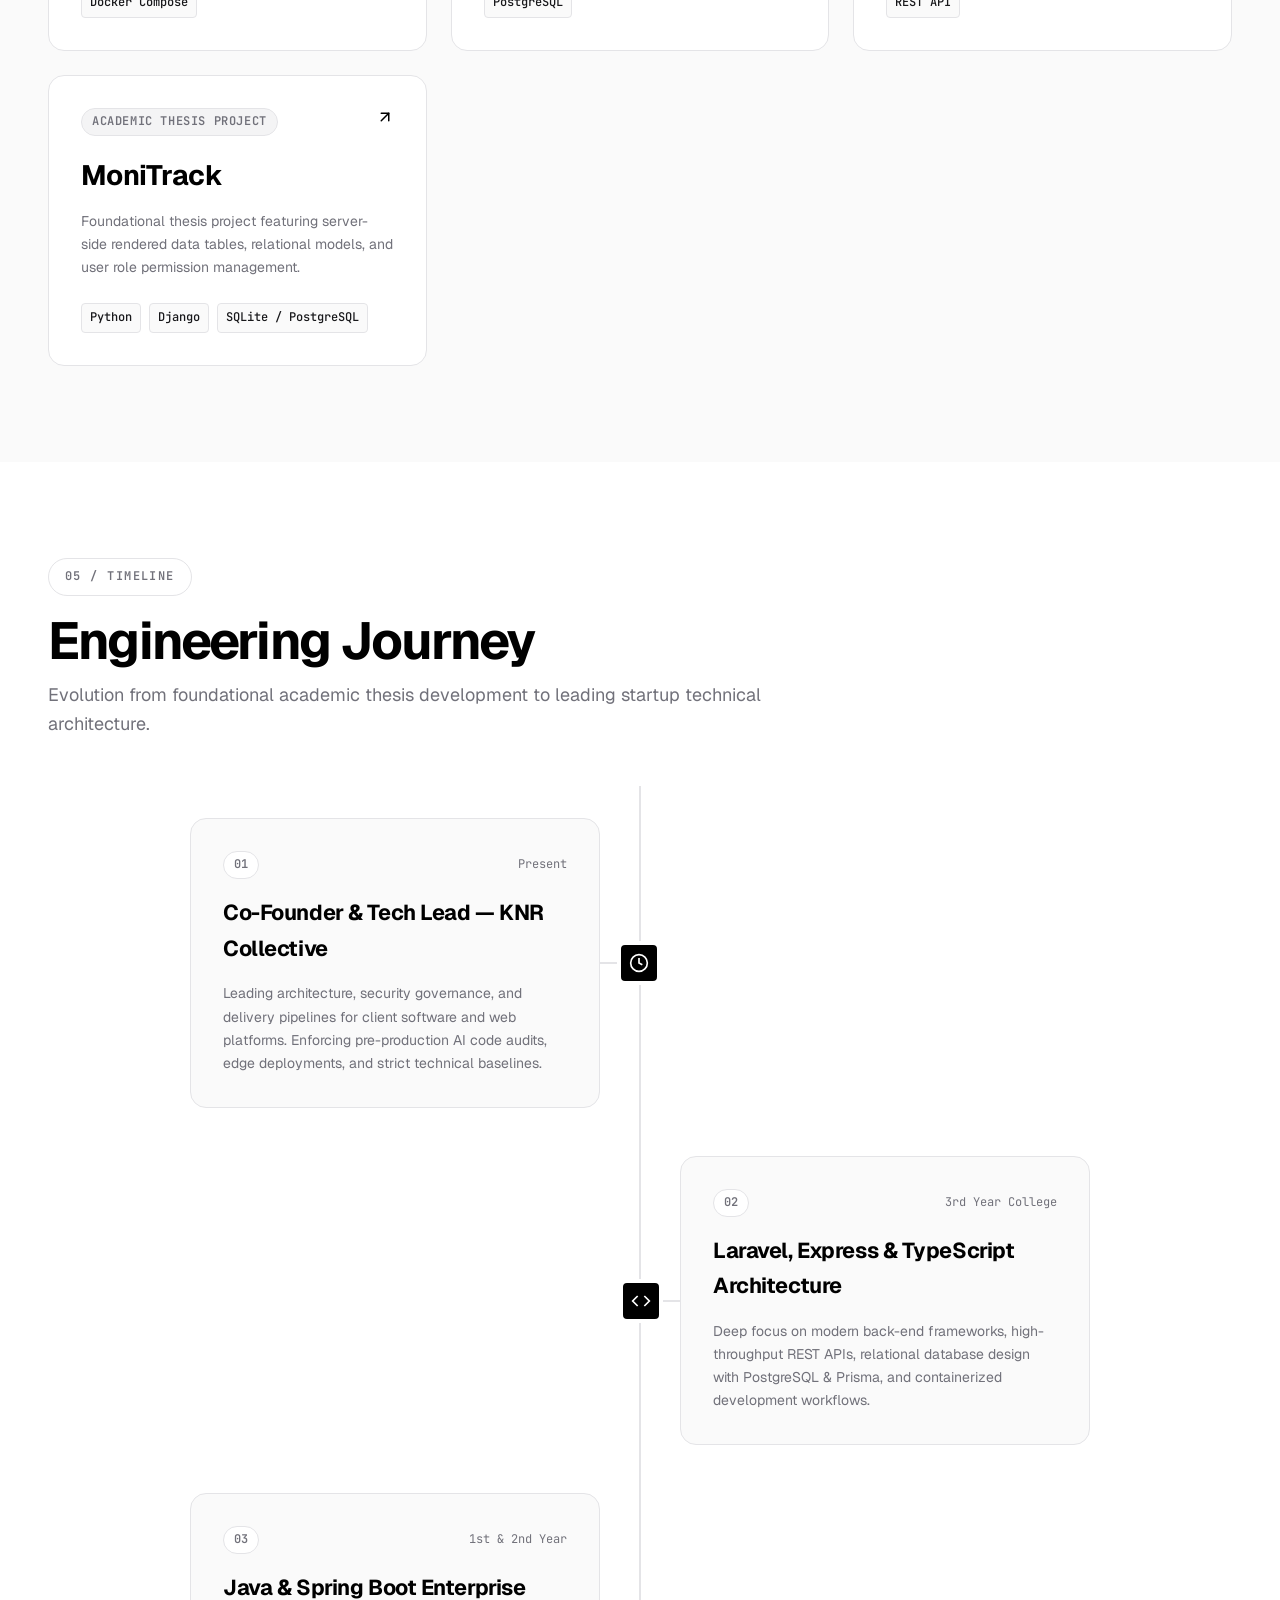
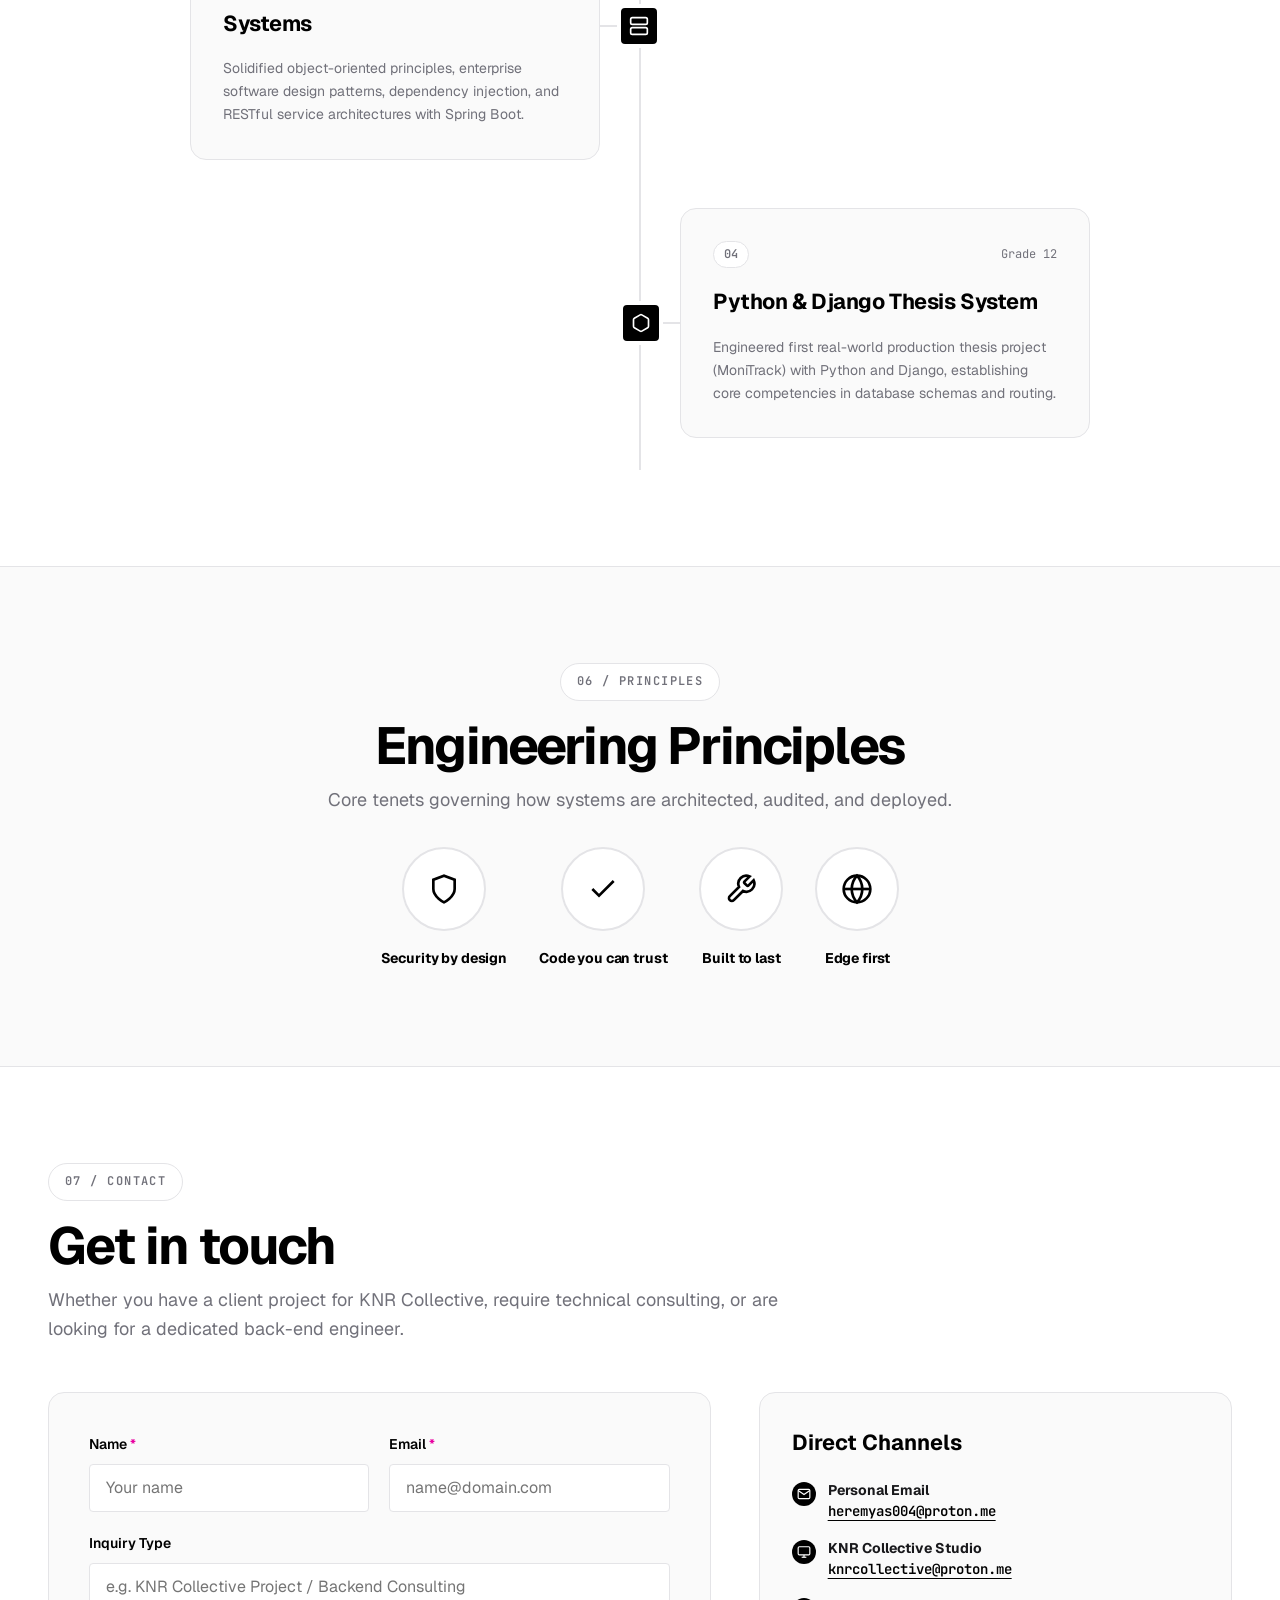
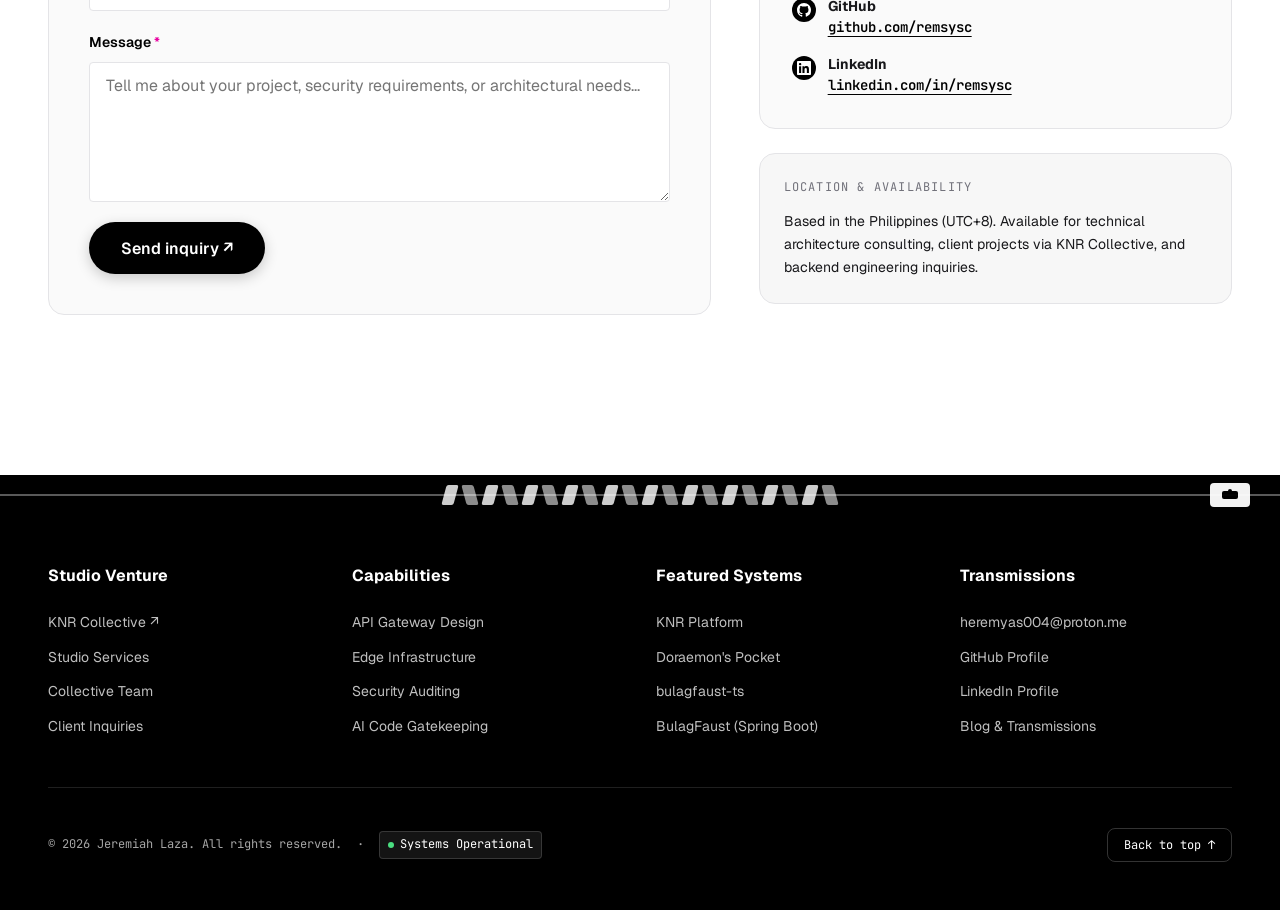
==== commit 75bb5d15: "feat(profile): redesign profile to align with KNR Collective theme and aesthetic" ====
--- a/index.html
+++ b/index.html
@@ -49,430 +49,426 @@
   }
   </script>
 
-  <!-- Fonts & Resource Hints -->
+  <!-- Google Fonts & Resource Hints (Geist & JetBrains Mono) -->
   <link rel="preconnect" href="https://fonts.googleapis.com">
   <link rel="preconnect" href="https://fonts.gstatic.com" crossorigin>
-  <link rel="stylesheet" href="style.css?v=20261010-socials">
-  <link rel="preload" as="style" href="https://fonts.googleapis.com/css2?family=Fira+Code:wght@400;600&family=Inter:wght@400;500;600;700&display=swap">
-  <link rel="stylesheet" href="https://fonts.googleapis.com/css2?family=Fira+Code:wght@400;600&family=Inter:wght@400;500;600;700&display=swap" media="print" onload="this.media='all'">
-  <noscript>
-    <link rel="stylesheet" href="https://fonts.googleapis.com/css2?family=Fira+Code:wght@400;600&family=Inter:wght@400;500;600;700&display=swap">
-  </noscript>
+  <link rel="stylesheet" href="https://fonts.googleapis.com/css2?family=Geist:wght@300;400;500;600;700&family=JetBrains+Mono:ital,wght@0,300;0,400;0,500;0,600;1,400&display=swap">
+  <link rel="stylesheet" href="style.css?v=20261011-knr-retheme">
 </head>
 <body>
 
-  <!-- Ambient Background Canvas & Dot Matrix -->
-  <div class="bg-atmospheric-glow" aria-hidden="true"></div>
-  <div class="bg-dots-matrix" aria-hidden="true"></div>
+  <!-- Top Progress / Loading Line -->
+  <div id="page-loader" aria-hidden="true"></div>
 
   <!-- Accessible Skip Link -->
   <a href="#main-content" class="skip-link">Skip to main content</a>
 
-  <!-- Navigation Header -->
-  <header class="site-header">
-    <div class="container nav-container">
-      <a href="#main-content" class="brand" aria-label="Jeremiah Laza / Tech Lead">
-        <span class="brand-dot" aria-hidden="true"></span>
-        <span>Jeremiah Laza</span>
-        <span class="brand-title">/ Tech Lead</span>
-      </a>
-
-      <button class="mobile-nav-toggle" aria-label="Toggle navigation menu" aria-expanded="false" id="menu-btn">
-        <svg width="20" height="20" viewBox="0 0 24 24" fill="none" stroke="currentColor" stroke-width="2" stroke-linecap="round" stroke-linejoin="round" aria-hidden="true"><line x1="3" y1="12" x2="21" y2="12"></line><line x1="3" y1="6" x2="21" y2="6"></line><line x1="3" y1="18" x2="21" y2="18"></line></svg>
-      </button>
-
-      <ul class="nav-links" id="nav-menu">
-        <li><a href="#venture" class="nav-link">Venture</a></li>
-        <li><a href="#services" class="nav-link">Capabilities</a></li>
-        <li><a href="#projects" class="nav-link">Projects</a></li>
-        <li><a href="#stack" class="nav-link">Stack</a></li>
-        <li><a href="#journey" class="nav-link">Timeline</a></li>
-        <li><a href="#contact" class="nav-link">Contact</a></li>
-      </ul>
-
-      <div class="nav-actions">
-        <a href="mailto:heremyas004@proton.me" class="nav-cta">
-          <span>Get in Touch</span>
-          <svg width="14" height="14" viewBox="0 0 24 24" fill="none" stroke="currentColor" stroke-width="2" stroke-linecap="round" stroke-linejoin="round" aria-hidden="true"><line x1="5" y1="12" x2="19" y2="12"></line><polyline points="12 5 19 12 12 19"></polyline></svg>
+  <!-- Floating Capsule Navigation -->
+  <header id="site-header" class="site-header">
+    <div class="header-inner section-container">
+      <nav class="nav-pill" aria-label="Primary navigation">
+        <a href="#main-content" class="wordmark" aria-label="Jeremiah Laza — Home">
+          <span>Jeremiah Laza</span>
+          <span class="wordmark-badge">REM</span>
         </a>
-      </div>
+
+        <ul class="nav-list" role="list">
+          <li><a href="#venture" class="nav-link">Venture</a></li>
+          <li><a href="#capabilities" class="nav-link">Capabilities</a></li>
+          <li><a href="#arsenal" class="nav-link">Arsenal</a></li>
+          <li><a href="#projects" class="nav-link">Projects</a></li>
+          <li><a href="#journey" class="nav-link">Journey</a></li>
+          <li><a href="#principles" class="nav-link">Principles</a></li>
+          <li><a href="#contact" class="nav-link">Contact</a></li>
+        </ul>
+
+        <button id="mobile-menu-btn" class="mobile-menu-btn" aria-label="Toggle navigation menu" aria-expanded="false" aria-controls="mobile-nav">
+          <span class="hamburger-line"></span>
+          <span class="hamburger-line"></span>
+        </button>
+      </nav>
+
+      <!-- Expandable CTA Pill Button -->
+      <div class="cta-pills">
+        <a href="#contact" class="cta-btn" id="cta-btn" aria-label="Get in touch">
+          <span class="cta-icon">↗</span>
+          <span class="cta-text">Get in touch</span>
+        </a>
+      </div>
+    </div>
+
+    <!-- Mobile Navigation Dropdown -->
+    <div id="mobile-nav" class="mobile-nav" hidden>
+      <nav aria-label="Mobile navigation">
+        <ul role="list">
+          <li><a href="#venture" class="mobile-nav-link">Venture</a></li>
+          <li><a href="#capabilities" class="mobile-nav-link">Capabilities</a></li>
+          <li><a href="#arsenal" class="mobile-nav-link">Arsenal</a></li>
+          <li><a href="#projects" class="mobile-nav-link">Projects</a></li>
+          <li><a href="#journey" class="mobile-nav-link">Journey</a></li>
+          <li><a href="#principles" class="mobile-nav-link">Principles</a></li>
+          <li><a href="#contact" class="mobile-nav-link">Contact</a></li>
+          <li><a href="mailto:heremyas004@proton.me" class="mobile-nav-cta">Email Directly →</a></li>
+        </ul>
+      </nav>
     </div>
   </header>
 
-  <!-- Main Content -->
-  <main id="main-content">
-
-    <!-- Hero Section -->
-    <section class="section hero" aria-label="Introduction">
-      <div class="container hero-grid">
-        <div class="hero-text-wrap">
-          <div class="status-badge">
-            <span class="status-dot" aria-hidden="true"></span>
-            <span>Co-Founder & Tech Lead @ KNR Collective</span>
-          </div>
-
-          <h1 class="hero-title">
-            Architecting <span class="hero-title-highlight">resilient backend systems</span> & production platforms.
+  <!-- Main Content Flow -->
+  <main id="main-content" tabindex="-1">
+
+    <!-- Hero Section (Dark, Cinematic & Technical) -->
+    <section class="hero" aria-labelledby="hero-headline">
+      <div class="section-container hero-inner">
+        
+        <!-- Left Hero Content -->
+        <div class="hero-content">
+          <div class="brand-pill" aria-hidden="true">
+            <span class="pill-text">Co-Founder &amp; Tech Lead @ KNR Collective</span>
+            <div class="pill-dots">
+              <span class="dot"></span>
+              <span class="dot"></span>
+              <span class="dot"></span>
+            </div>
+          </div>
+
+          <h1 id="hero-headline" class="hero-headline">
+            <span class="hero-line">Architecting</span>
+            <span class="hero-line hero-line--bold">resilient backends.</span>
           </h1>
 
-          <p class="hero-lead">
-            I'm Jeremiah Laza (remsysc), leading technical execution at <strong>KNR Collective</strong>. Specializing in high-throughput API routing, server hardening against NPC technical baselines, edge infrastructure, and strict engineering audits over AI-assisted code.
+          <p class="hero-sub">
+            I'm <strong>Jeremiah Laza</strong> (remsysc / Rem), leading technical execution at <strong>KNR Collective</strong>. Specializing in high-throughput API routing, server hardening against NPC technical baselines, edge infrastructure, and strict engineering audits over AI-assisted code.
           </p>
 
           <div class="hero-actions">
-            <a href="https://knr-web.pages.dev/" target="_blank" rel="noopener noreferrer" class="btn-primary">
-              <span>Explore KNR Collective</span>
-              <svg width="15" height="15" viewBox="0 0 24 24" fill="none" stroke="currentColor" stroke-width="2.5" stroke-linecap="round" stroke-linejoin="round" aria-hidden="true"><line x1="7" y1="17" x2="17" y2="7"></line><polyline points="7 7 17 7 17 17"></polyline></svg>
+            <a href="#contact" class="btn-primary">
+              Get in touch
             </a>
             <a href="#projects" class="btn-secondary">
-              <span>View Systems & Work</span>
+              See my work ↓
             </a>
           </div>
 
-          <div class="hero-metrics">
-            <div class="metric-item">
-              <span class="metric-value">Edge First</span>
-              <span class="metric-label">Cloudflare Deployments</span>
-            </div>
-            <div class="metric-item">
-              <span class="metric-value">Zero Trust</span>
-              <span class="metric-label">NPC Compliance Baselines</span>
-            </div>
-            <div class="metric-item">
-              <span class="metric-value">100% Audited</span>
-              <span class="metric-label">Human-Gated Code Output</span>
-            </div>
-          </div>
-        </div>
-
-        <div class="hero-profile-wrap">
-          <div class="profile-card">
-            <div class="profile-avatar-frame" id="profile-frame">
-              <div class="avatar-border-beam" aria-hidden="true"></div>
-              <div class="profile-avatar-inner">
+          <div class="trust-line">
+            <span class="trust-item">OWASP &amp; NPC-Aligned</span>
+            <span class="trust-separator">•</span>
+            <span class="trust-item">Edge First</span>
+            <span class="trust-separator">•</span>
+            <span class="trust-item">100% Human-Audited Code</span>
+          </div>
+
+          <div class="hero-tag">
+            @remsysc
+          </div>
+        </div>
+
+        <!-- Right Visual: KNR-Styled Rem Dossier Card -->
+        <div class="hero-visual" aria-hidden="true">
+          <div class="hero-dossier-card">
+            <div class="dossier-top">
+              <div>
+                <div class="nickname-stamp">REM</div>
+                <span class="nickname-sub">Tech Lead Dossier</span>
+              </div>
+              <div class="dossier-avatar-wrap">
                 <picture>
-                  <source type="image/avif" srcset="assets/profile-380w.avif 380w, assets/profile-560w.avif 560w" sizes="(max-width: 768px) 365px, 280px">
-                  <source type="image/webp" srcset="assets/profile-380w.webp 380w, assets/profile-560w.webp 560w" sizes="(max-width: 768px) 365px, 280px">
-                  <img src="assets/profile.webp" srcset="assets/profile-380w.webp 380w, assets/profile-560w.webp 560w" sizes="(max-width: 768px) 365px, 280px" alt="Jeremiah Laza (remsysc)" class="profile-avatar" width="280" height="370" fetchpriority="high" decoding="async">
+                  <source type="image/avif" srcset="assets/profile-380w.avif 380w, assets/profile-560w.avif 560w" sizes="(max-width: 768px) 120px, 130px">
+                  <source type="image/webp" srcset="assets/profile-380w.webp 380w, assets/profile-560w.webp 560w" sizes="(max-width: 768px) 120px, 130px">
+                  <img src="assets/profile.webp" alt="Jeremiah Laza (Rem)" class="dossier-avatar-img" width="130" height="130" fetchpriority="high" decoding="async">
                 </picture>
-                <div class="profile-badge-overlay">
-                  <span class="profile-badge-name">Jeremiah Laza</span>
-                  <span class="profile-badge-status">● Active Node</span>
+              </div>
+            </div>
+
+            <div class="dossier-info">
+              <div class="dossier-node-status">
+                <span class="status-pulse-dot"></span>
+                <span>Active Node · Ready for Inquiries</span>
+              </div>
+              <h2 class="dossier-name">Jeremiah Laza</h2>
+
+              <div class="dossier-meta-grid">
+                <div class="dossier-meta-item">
+                  <span class="dossier-meta-label">Role</span>
+                  <span class="dossier-meta-val">Tech Lead &amp; Co-Founder</span>
                 </div>
-              </div>
-            </div>
-
-            <div class="profile-meta-list">
-              <div class="profile-meta-row">
-                <span class="profile-meta-label">Role</span>
-                <span class="profile-meta-value">Co-Founder & Tech Lead</span>
-              </div>
-              <div class="profile-meta-row">
-                <span class="profile-meta-label">Venture</span>
-                <span class="profile-meta-value">
-                  <a href="https://knr-web.pages.dev/" target="_blank" rel="noopener noreferrer" class="profile-meta-link">KNR Collective ↗</a>
-                </span>
-              </div>
-              <div class="profile-meta-row">
-                <span class="profile-meta-label">Specialization</span>
-                <span class="profile-meta-value">Back-End & System Design</span>
-              </div>
-              <div class="profile-meta-row">
-                <span class="profile-meta-label">Region</span>
-                <span class="profile-meta-value">Philippines</span>
-              </div>
-            </div>
-          </div>
-        </div>
+                <div class="dossier-meta-item">
+                  <span class="dossier-meta-label">Venture</span>
+                  <span class="dossier-meta-val">KNR Collective</span>
+                </div>
+                <div class="dossier-meta-item">
+                  <span class="dossier-meta-label">Specialization</span>
+                  <span class="dossier-meta-val">Architecture &amp; Security</span>
+                </div>
+                <div class="dossier-meta-item">
+                  <span class="dossier-meta-label">Region</span>
+                  <span class="dossier-meta-val">Philippines (UTC+8)</span>
+                </div>
+              </div>
+
+              <div class="dossier-links">
+                <a href="https://knr-web.pages.dev/" target="_blank" rel="noopener noreferrer" class="dossier-link">Company Site ↗</a>
+                <a href="https://github.com/remsysc" target="_blank" rel="noopener noreferrer" class="dossier-link">GitHub</a>
+                <a href="https://www.linkedin.com/in/remsysc/" target="_blank" rel="noopener noreferrer" class="dossier-link">LinkedIn</a>
+                <a href="mailto:heremyas004@proton.me" class="dossier-link">Email</a>
+              </div>
+            </div>
+          </div>
+        </div>
+
       </div>
     </section>
 
-    <!-- Venture Spotlight: KNR Collective -->
-    <section id="venture" class="section" aria-label="KNR Collective Studio">
-      <div class="container">
-        <div class="venture-card">
-          <div class="venture-header">
+    <!-- Section 01: Featured Venture (KNR Collective Spotlight) -->
+    <section id="venture" class="venture-section section-pad" aria-labelledby="venture-heading">
+      <div class="section-container">
+        <header class="section-header">
+          <div class="header-badge">01 / VENTURE</div>
+          <h2 id="venture-heading" class="section-title">KNR Collective</h2>
+          <p class="section-desc">
+            The engineering studio co-founded to build secure, reliable software and audit production systems.
+          </p>
+        </header>
+
+        <div class="venture-spotlight-card">
+          <div class="venture-hero-row">
+            <div class="venture-title-area">
+              <div class="venture-badges">
+                <span class="header-badge" style="margin-bottom: 0;">Featured Venture</span>
+                <span class="venture-live-badge">● Active Studio</span>
+              </div>
+              <h3 class="venture-name">KNR Collective</h3>
+              <p class="venture-tagline">"Software built by engineers, owned by you."</p>
+            </div>
+
+            <a href="https://knr-web.pages.dev/" target="_blank" rel="noopener noreferrer" class="venture-external-btn">
+              <span>Visit knr-web.pages.dev</span>
+              <span>↗</span>
+            </a>
+          </div>
+
+          <p class="venture-summary">
+            A software studio engineering client web applications, tools, and digital platforms. We bring together engineering precision, security auditing, and thoughtful architecture—ensuring client solutions are built to last, OWASP-aligned, and verifiable under real production workloads.
+          </p>
+
+          <!-- 4 Studio Pillars -->
+          <div class="pillars-grid">
+            <article class="pillar-card">
+              <div class="pillar-header">
+                <div class="pillar-icon-wrap" aria-hidden="true">
+                  <svg width="18" height="18" viewBox="0 0 24 24" fill="none" stroke="currentColor" stroke-width="2" stroke-linecap="round" stroke-linejoin="round"><ellipse cx="12" cy="5" rx="9" ry="3"/><path d="M21 12c0 1.66-4 3-9 3s-9-1.34-9-3"/><path d="M3 5v14c0 1.66 4 3 9 3s9-1.34 9-3V5"/></svg>
+                </div>
+                <h4 class="pillar-title">Backend Architecture</h4>
+              </div>
+              <p class="pillar-desc">
+                Relational database schema modeling, idempotent RESTful APIs, transactional integrity, and webhook gateways.
+              </p>
+            </article>
+
+            <article class="pillar-card">
+              <div class="pillar-header">
+                <div class="pillar-icon-wrap" aria-hidden="true">
+                  <svg width="18" height="18" viewBox="0 0 24 24" fill="none" stroke="currentColor" stroke-width="2" stroke-linecap="round" stroke-linejoin="round"><path d="M12 22s8-4 8-10V5l-8-3-8 3v7c0 6 8 10 8 10z"/></svg>
+                </div>
+                <h4 class="pillar-title">Security &amp; Hardening</h4>
+              </div>
+              <p class="pillar-desc">
+                HTTP header hardening, zero-trust perimeter configurations, input sanitization, and compliance with NPC / DPA baselines.
+              </p>
+            </article>
+
+            <article class="pillar-card">
+              <div class="pillar-header">
+                <div class="pillar-icon-wrap" aria-hidden="true">
+                  <svg width="18" height="18" viewBox="0 0 24 24" fill="none" stroke="currentColor" stroke-width="2" stroke-linecap="round" stroke-linejoin="round"><circle cx="12" cy="12" r="10"/><line x1="2" y1="12" x2="22" y2="12"/><path d="M12 2a15.3 15.3 0 0 1 4 10 15.3 15.3 0 0 1-4 10 15.3 15.3 0 0 1-4-10 15.3 15.3 0 0 1 4-10z"/></svg>
+                </div>
+                <h4 class="pillar-title">Edge Infrastructure</h4>
+              </div>
+              <p class="pillar-desc">
+                Deploying serverless workers, static assets, and caching layers directly to the global edge for millisecond responses.
+              </p>
+            </article>
+
+            <article class="pillar-card">
+              <div class="pillar-header">
+                <div class="pillar-icon-wrap" aria-hidden="true">
+                  <svg width="18" height="18" viewBox="0 0 24 24" fill="none" stroke="currentColor" stroke-width="2" stroke-linecap="round" stroke-linejoin="round"><polyline points="9 11 12 14 22 4"/><path d="M21 12v7a2 2 0 0 1-2 2H5a2 2 0 0 1-2-2V5a2 2 0 0 1 2-2h11"/></svg>
+                </div>
+                <h4 class="pillar-title">AI Code Gatekeeper</h4>
+              </div>
+              <p class="pillar-desc">
+                Human-gated code reviews auditing every AI-assisted pull request to eliminate phantom dependencies and security flaws.
+              </p>
+            </article>
+          </div>
+        </div>
+      </div>
+    </section>
+
+    <!-- Section 02: Core Capabilities (Dashed Interactive Cards) -->
+    <section id="capabilities" class="capabilities-section section-pad" aria-labelledby="capabilities-heading">
+      <div class="section-container">
+        <header class="section-header">
+          <div class="header-badge">02 / CAPABILITIES</div>
+          <h2 id="capabilities-heading" class="section-title">Technical Capabilities</h2>
+          <p class="section-desc">
+            Core engineering strengths focused on architectural soundness, performance, and verifiable security.
+          </p>
+        </header>
+
+        <div class="capabilities-grid">
+          <article class="service-card">
             <div>
-              <div class="venture-badge-row">
-                <span class="venture-pill">Featured Venture</span>
-                <span class="capability-tag">Active Studio</span>
-              </div>
-              <h2 class="venture-title">KNR Collective</h2>
-              <p class="venture-tagline">"Software built by engineers, owned by you."</p>
-            </div>
-            <a href="https://knr-web.pages.dev/" target="_blank" rel="noopener noreferrer" class="venture-link-btn">
-              <span>Visit knr-web.pages.dev</span>
-              <svg width="15" height="15" viewBox="0 0 24 24" fill="none" stroke="currentColor" stroke-width="2" stroke-linecap="round" stroke-linejoin="round" aria-hidden="true"><line x1="7" y1="17" x2="17" y2="7"></line><polyline points="7 7 17 7 17 17"></polyline></svg>
-            </a>
-          </div>
-
-          <p class="venture-description">
-            A software studio engineering client web applications, tools, and platforms. We harness modern AI acceleration for delivery speed while maintaining rigorous software engineering at the helm—ensuring architectural integrity, strict compliance, and verifiable production safety.
-          </p>
-
-          <div class="pillars-grid">
-            <div class="pillar-card">
-              <div class="pillar-header">
-                <div class="pillar-icon" aria-hidden="true">
-                  <svg width="18" height="18" viewBox="0 0 24 24" fill="none" stroke="currentColor" stroke-width="2" stroke-linecap="round" stroke-linejoin="round"><ellipse cx="12" cy="5" rx="9" ry="3"></ellipse><path d="M21 12c0 1.66-4 3-9 3s-9-1.34-9-3"></path><path d="M3 5v14c0 1.66 4 3 9 3s9-1.34 9-3V5"></path></svg>
-                </div>
-                <h3 class="pillar-title">Backend & System Design</h3>
-              </div>
-              <p class="pillar-desc">
-                Headless CMS integrations, relational database schema architecture, robust API routing, and integrations with payment gateways and CRM webhooks.
-              </p>
-            </div>
-
-            <div class="pillar-card">
-              <div class="pillar-header">
-                <div class="pillar-icon" aria-hidden="true">
-                  <svg width="18" height="18" viewBox="0 0 24 24" fill="none" stroke="currentColor" stroke-width="2" stroke-linecap="round" stroke-linejoin="round"><path d="M12 22s8-4 8-10V5l-8-3-8 3v7c0 6 8 10 8 10z"></path></svg>
-                </div>
-                <h3 class="pillar-title">Security & Compliance</h3>
-              </div>
-              <p class="pillar-desc">
-                HTTP header hardening, zero-trust network configurations, input sanitization, and strict compliance with National Privacy Commission (NPC) / Data Privacy Act technical baselines.
-              </p>
-            </div>
-
-            <div class="pillar-card">
-              <div class="pillar-header">
-                <div class="pillar-icon" aria-hidden="true">
-                  <svg width="18" height="18" viewBox="0 0 24 24" fill="none" stroke="currentColor" stroke-width="2" stroke-linecap="round" stroke-linejoin="round"><circle cx="12" cy="12" r="10"></circle><line x1="2" y1="12" x2="22" y2="12"></line><path d="M12 2a15.3 15.3 0 0 1 4 10 15.3 15.3 0 0 1-4 10 15.3 15.3 0 0 1-4-10 15.3 15.3 0 0 1 4-10z"></path></svg>
-                </div>
-                <h3 class="pillar-title">Edge Infrastructure & CI/CD</h3>
-              </div>
-              <p class="pillar-desc">
-                Global edge deployment pipelines, automated off-site backups, and real-time uptime monitoring with instant operational incident alerting.
-              </p>
-            </div>
-
-            <div class="pillar-card">
-              <div class="pillar-header">
-                <div class="pillar-icon" aria-hidden="true">
-                  <svg width="18" height="18" viewBox="0 0 24 24" fill="none" stroke="currentColor" stroke-width="2" stroke-linecap="round" stroke-linejoin="round"><path d="M9 11l3 3L22 4"></path><path d="M21 12v7a2 2 0 0 1-2 2H5a2 2 0 0 1-2-2V5a2 2 0 0 1 2-2h11"></path></svg>
-                </div>
-                <h3 class="pillar-title">Code Audit Gatekeeper</h3>
-              </div>
-              <p class="pillar-desc">
-                Strict human engineering reviews on every AI-assisted pull request before deployment to eliminate hallucinated dependencies, logic flaws, and credential leaks.
-              </p>
-            </div>
-          </div>
+              <div class="card-top">
+                <span class="service-index">01</span>
+                <svg class="card-arrow" viewBox="0 0 24 24" fill="none" stroke="currentColor" stroke-width="2" stroke-linecap="round" stroke-linejoin="round" aria-hidden="true"><line x1="7" y1="17" x2="17" y2="7"/><polyline points="7 7 17 7 17 17"/></svg>
+              </div>
+              <h3 class="service-title">API Systems &amp; Gateway Design</h3>
+              <p class="service-desc">
+                Structured RESTful endpoints and microservices with token-based authentication (Sanctum/JWT), strict schema validation, and transactional database boundaries.
+              </p>
+            </div>
+            <div class="service-tags">
+              <span class="service-tag">Express.js</span>
+              <span class="service-tag">Laravel</span>
+              <span class="service-tag">Spring Boot</span>
+              <span class="service-tag">PostgreSQL</span>
+            </div>
+          </article>
+
+          <article class="service-card">
+            <div>
+              <div class="card-top">
+                <span class="service-index">02</span>
+                <svg class="card-arrow" viewBox="0 0 24 24" fill="none" stroke="currentColor" stroke-width="2" stroke-linecap="round" stroke-linejoin="round" aria-hidden="true"><line x1="7" y1="17" x2="17" y2="7"/><polyline points="7 7 17 7 17 17"/></svg>
+              </div>
+              <h3 class="service-title">Edge Infrastructure &amp; Cloud</h3>
+              <p class="service-desc">
+                Serverless execution, asset delivery pipelines, and edge proxying via Cloudflare Workers for sub-50ms latency and high availability with zero server overhead.
+              </p>
+            </div>
+            <div class="service-tags">
+              <span class="service-tag">Cloudflare Workers</span>
+              <span class="service-tag">Docker</span>
+              <span class="service-tag">Linux</span>
+              <span class="service-tag">Edge Caching</span>
+            </div>
+          </article>
+
+          <article class="service-card">
+            <div>
+              <div class="card-top">
+                <span class="service-index">03</span>
+                <svg class="card-arrow" viewBox="0 0 24 24" fill="none" stroke="currentColor" stroke-width="2" stroke-linecap="round" stroke-linejoin="round" aria-hidden="true"><line x1="7" y1="17" x2="17" y2="7"/><polyline points="7 7 17 7 17 17"/></svg>
+              </div>
+              <h3 class="service-title">Security Auditing &amp; Hardening</h3>
+              <p class="service-desc">
+                Enforcing strict CSP and CORS policies, input sanitization, credential leak elimination, zero-trust network boundaries, and technical compliance with NPC baselines.
+              </p>
+            </div>
+            <div class="service-tags">
+              <span class="service-tag">Zero-Trust</span>
+              <span class="service-tag">NPC DPA Baselines</span>
+              <span class="service-tag">OWASP Top 10</span>
+              <span class="service-tag">Audit Logs</span>
+            </div>
+          </article>
+
+          <article class="service-card">
+            <div>
+              <div class="card-top">
+                <span class="service-index">04</span>
+                <svg class="card-arrow" viewBox="0 0 24 24" fill="none" stroke="currentColor" stroke-width="2" stroke-linecap="round" stroke-linejoin="round" aria-hidden="true"><line x1="7" y1="17" x2="17" y2="7"/><polyline points="7 7 17 7 17 17"/></svg>
+              </div>
+              <h3 class="service-title">Code Review &amp; AI Auditing</h3>
+              <p class="service-desc">
+                Gatekeeping production codebases against hallucinated dependencies, subtle logic regressions, and concurrency traps introduced by automated tools.
+              </p>
+            </div>
+            <div class="service-tags">
+              <span class="service-tag">AST Verification</span>
+              <span class="service-tag">Dependency Vetting</span>
+              <span class="service-tag">Static Analysis</span>
+              <span class="service-tag">CI/CD Gates</span>
+            </div>
+          </article>
         </div>
       </div>
     </section>
 
-    <!-- Engineering Capabilities -->
-    <section id="services" class="section" aria-label="Core Capabilities">
-      <div class="container">
-        <div class="section-header">
-          <span class="section-tag">// Architecture</span>
-          <h2 class="section-title">Core Engineering Capabilities</h2>
-          <p class="section-description">
-            Building server-side systems engineered for predictable performance, reliable data consistency, and enterprise security.
-          </p>
-        </div>
-
-        <div class="capabilities-grid">
-          <div class="capability-card">
-            <div>
-              <div class="capability-icon-wrap" aria-hidden="true">
-                <svg width="22" height="22" viewBox="0 0 24 24" fill="none" stroke="currentColor" stroke-width="2" stroke-linecap="round" stroke-linejoin="round"><rect x="2" y="2" width="20" height="8" rx="2" ry="2"></rect><rect x="2" y="14" width="20" height="8" rx="2" ry="2"></rect><line x1="6" y1="6" x2="6.01" y2="6"></line><line x1="6" y1="18" x2="6.01" y2="18"></line></svg>
-              </div>
-              <h3>API Systems & Gateway Design</h3>
-              <p>
-                Structured RESTful and microservice endpoints with token-based authentication (Sanctum/JWT), strict validation, and idempotent transactional database boundaries.
-              </p>
-            </div>
-            <div class="capability-tags">
-              <span class="capability-tag">Express</span>
-              <span class="capability-tag">Laravel</span>
-              <span class="capability-tag">Spring Boot</span>
-              <span class="capability-tag">PostgreSQL</span>
-            </div>
-          </div>
-
-          <div class="capability-card">
-            <div>
-              <div class="capability-icon-wrap" aria-hidden="true">
-                <svg width="22" height="22" viewBox="0 0 24 24" fill="none" stroke="currentColor" stroke-width="2" stroke-linecap="round" stroke-linejoin="round"><path d="M12 2L2 7l10 5 10-5-10-5z"></path><path d="M2 17l10 5 10-5"></path><path d="M2 12l10 5 10-5"></path></svg>
-              </div>
-              <h3>Edge Infrastructure & Cloud</h3>
-              <p>
-                Deploying serverless workers, static assets, and caching layers directly to the edge for millisecond response times and global redundancy without cold starts.
-              </p>
-            </div>
-            <div class="capability-tags">
-              <span class="capability-tag">Cloudflare Workers</span>
-              <span class="capability-tag">Docker</span>
-              <span class="capability-tag">Linux</span>
-              <span class="capability-tag">Edge Caching</span>
-            </div>
-          </div>
-
-          <div class="capability-card">
-            <div>
-              <div class="capability-icon-wrap" aria-hidden="true">
-                <svg width="22" height="22" viewBox="0 0 24 24" fill="none" stroke="currentColor" stroke-width="2" stroke-linecap="round" stroke-linejoin="round"><path d="M12 22s8-4 8-10V5l-8-3-8 3v7c0 6 8 10 8 10z"></path></svg>
-              </div>
-              <h3>Security Auditing & Hardening</h3>
-              <p>
-                Enforcing strict CSP and CORS policies, environment isolation, zero secret leakage in git history, and continuous supply chain vulnerability vetting.
-              </p>
-            </div>
-            <div class="capability-tags">
-              <span class="capability-tag">NPC DPA Baselines</span>
-              <span class="capability-tag">Zero-Trust</span>
-              <span class="capability-tag">Input Sanitization</span>
-            </div>
-          </div>
-        </div>
-      </div>
-    </section>
-
-    <!-- Featured Projects -->
-    <section id="projects" class="section" aria-label="Featured Projects">
-      <div class="container">
-        <div class="section-header">
-          <span class="section-tag">// Deliverables</span>
-          <h2 class="section-title">Featured Systems & Projects</h2>
-          <p class="section-description">
-            Selected client and engineering systems demonstrating architectural depth, clean patterns, and edge scalability.
-          </p>
-        </div>
-
-        <div class="projects-grid">
-          <!-- Flagship Project Card: KNR Collective -->
-          <a href="https://knr-web.pages.dev/" target="_blank" rel="noopener noreferrer" class="project-card project-card-flagship">
-            <div>
-              <div class="project-top">
-                <span class="project-type-tag">Flagship Venture · Production Studio</span>
-                <span class="project-arrow" aria-hidden="true">
-                  <svg width="20" height="20" viewBox="0 0 24 24" fill="none" stroke="currentColor" stroke-width="2" stroke-linecap="round" stroke-linejoin="round"><line x1="7" y1="17" x2="17" y2="7"></line><polyline points="7 7 17 7 17 17"></polyline></svg>
-                </span>
-              </div>
-              <h3>KNR Collective — Digital Studio Platform</h3>
-              <p>
-                Production company website and inquiry intake system for KNR Collective. Engineered with modern static asset delivery, zero client-side bloat, and serverless form gateway handling.
-              </p>
-            </div>
-            <div class="project-tags">
-              <span class="project-tag">Astro</span>
-              <span class="project-tag">Cloudflare Pages</span>
-              <span class="project-tag">Serverless Gateway</span>
-              <span class="project-tag">Edge Routing</span>
-            </div>
-          </a>
-
-          <!-- Project 2: Doraemon's Pocket -->
-          <a href="https://github.com/remsysc/Doraemon-s-Pocket" target="_blank" rel="noopener noreferrer" class="project-card">
-            <div>
-              <div class="project-top">
-                <span class="project-type-tag">Full-Stack Application</span>
-                <span class="project-arrow" aria-hidden="true">
-                  <svg width="18" height="18" viewBox="0 0 24 24" fill="none" stroke="currentColor" stroke-width="2" stroke-linecap="round" stroke-linejoin="round"><line x1="7" y1="17" x2="17" y2="7"></line><polyline points="7 7 17 7 17 17"></polyline></svg>
-                </span>
-              </div>
-              <h3>Doraemon's Pocket</h3>
-              <p>
-                Multi-tenant inventory management system with stock tracking, relational ledger audit logs, and Sanctum session authentication.
-              </p>
-            </div>
-            <div class="project-tags">
-              <span class="project-tag">Laravel API</span>
-              <span class="project-tag">React SPA</span>
-              <span class="project-tag">PostgreSQL</span>
-              <span class="project-tag">Docker Compose</span>
-            </div>
-          </a>
-
-          <!-- Project 3: bulagfaust-ts -->
-          <a href="https://github.com/remsysc/bulagfaust-ts" target="_blank" rel="noopener noreferrer" class="project-card">
-            <div>
-              <div class="project-top">
-                <span class="project-type-tag">Backend Microservice</span>
-                <span class="project-arrow" aria-hidden="true">
-                  <svg width="18" height="18" viewBox="0 0 24 24" fill="none" stroke="currentColor" stroke-width="2" stroke-linecap="round" stroke-linejoin="round"><line x1="7" y1="17" x2="17" y2="7"></line><polyline points="7 7 17 7 17 17"></polyline></svg>
-                </span>
-              </div>
-              <h3>bulagfaust-ts (Blog Engine API)</h3>
-              <p>
-                Type-safe backend API with Prisma ORM migrations, role-based access control, schema validation middleware, and automated Docker provisioning.
-              </p>
-            </div>
-            <div class="project-tags">
-              <span class="project-tag">TypeScript</span>
-              <span class="project-tag">Express</span>
-              <span class="project-tag">Prisma ORM</span>
-              <span class="project-tag">PostgreSQL</span>
-            </div>
-          </a>
-
-          <!-- Project 4: BulagFaust (Spring Boot) -->
-          <a href="https://github.com/remsysc/BulagFaust" target="_blank" rel="noopener noreferrer" class="project-card">
-            <div>
-              <div class="project-top">
-                <span class="project-type-tag">Enterprise System</span>
-                <span class="project-arrow" aria-hidden="true">
-                  <svg width="18" height="18" viewBox="0 0 24 24" fill="none" stroke="currentColor" stroke-width="2" stroke-linecap="round" stroke-linejoin="round"><line x1="7" y1="17" x2="17" y2="7"></line><polyline points="7 7 17 7 17 17"></polyline></svg>
-                </span>
-              </div>
-              <h3>BulagFaust — Java Enterprise Edition</h3>
-              <p>
-                Enterprise blog and content backend developed with Spring Boot, structured with Data Transfer Objects (DTOs), service boundaries, and JPA repositories.
-              </p>
-            </div>
-            <div class="project-tags">
-              <span class="project-tag">Java</span>
-              <span class="project-tag">Spring Boot</span>
-              <span class="project-tag">Spring Data JPA</span>
-              <span class="project-tag">REST API</span>
-            </div>
-          </a>
-
-          <!-- Project 5: MoniTrack -->
-          <a href="https://github.com/remsysc/MoniTrack" target="_blank" rel="noopener noreferrer" class="project-card">
-            <div>
-              <div class="project-top">
-                <span class="project-type-tag">Academic Thesis Project</span>
-                <span class="project-arrow" aria-hidden="true">
-                  <svg width="18" height="18" viewBox="0 0 24 24" fill="none" stroke="currentColor" stroke-width="2" stroke-linecap="round" stroke-linejoin="round"><line x1="7" y1="17" x2="17" y2="7"></line><polyline points="7 7 17 7 17 17"></polyline></svg>
-                </span>
-              </div>
-              <h3>MoniTrack</h3>
-              <p>
-                Foundational thesis project featuring server-side rendered data tables, relational models, and user role permission management.
-              </p>
-            </div>
-            <div class="project-tags">
-              <span class="project-tag">Python</span>
-              <span class="project-tag">Django</span>
-              <span class="project-tag">SQLite / PostgreSQL</span>
-            </div>
-          </a>
-        </div>
-      </div>
-    </section>
-
-    <!-- Technical Arsenal / Stack -->
-    <section id="stack" class="section" aria-label="Technical Stack">
-      <div class="container">
-        <div class="section-header">
-          <span class="section-tag">// Arsenal</span>
-          <h2 class="section-title">Technical Arsenal & Tooling</h2>
-          <p class="section-description">
+    <!-- Section 03: Tech Stack Marquee (Pitch Black KNR Marquee) -->
+    <section id="arsenal" class="tech-stack-section" aria-labelledby="arsenal-heading">
+      <div class="section-container">
+        <div class="tech-header-center">
+          <div class="header-badge">03 / ARSENAL</div>
+          <h2 id="arsenal-heading" class="section-title">Technical Arsenal &amp; Tooling</h2>
+          <p class="section-desc">
             Production-tested languages, runtimes, and databases utilized across client and personal platforms.
           </p>
         </div>
-
-        <div class="stack-grid">
-          <div class="stack-category-card">
-            <h3 class="stack-category-title">
-              <svg width="18" height="18" viewBox="0 0 24 24" fill="none" stroke="#00d2ff" stroke-width="2" stroke-linecap="round" stroke-linejoin="round" aria-hidden="true"><polyline points="16 18 22 12 16 6"></polyline><polyline points="8 6 2 12 8 18"></polyline></svg>
-              <span>Back-End & Frameworks</span>
+      </div>
+
+      <!-- Marquee Ribbon 1 -->
+      <div class="marquee-container" aria-hidden="true">
+        <div class="marquee-track">
+          <!-- Item 1 -->
+          <div class="tech-item"><span class="tech-icon"><svg viewBox="0 0 24 24" fill="none" stroke="currentColor" stroke-width="2"><path d="M9 7h6l-2 10-2-10z"/><path d="M6 3h12l-1 18H7L6 3z"/></svg></span><span class="tech-name">TypeScript</span></div>
+          <!-- Item 2 -->
+          <div class="tech-item"><span class="tech-icon"><svg viewBox="0 0 24 24" fill="none" stroke="currentColor" stroke-width="2"><circle cx="12" cy="12" r="10"/><path d="M12 6v6l4 2"/></svg></span><span class="tech-name">Node.js</span></div>
+          <!-- Item 3 -->
+          <div class="tech-item"><span class="tech-icon"><svg viewBox="0 0 24 24" fill="none" stroke="currentColor" stroke-width="2"><path d="M12 2L2 7l10 5 10-5-10-5z"/><path d="M2 17l10 5 10-5"/><path d="M2 12l10 5 10-5"/></svg></span><span class="tech-name">Laravel</span></div>
+          <!-- Item 4 -->
+          <div class="tech-item"><span class="tech-icon"><svg viewBox="0 0 24 24" fill="none" stroke="currentColor" stroke-width="2"><path d="M4 12a8 8 0 0 1 8-8V2.5"/><path d="M12 2a10 10 0 1 1 0 20 10 10 0 0 1 0-20z"/><path d="M8 22l4-11 4 11"/></svg></span><span class="tech-name">Spring Boot</span></div>
+          <!-- Item 5 -->
+          <div class="tech-item"><span class="tech-icon"><svg viewBox="0 0 24 24" fill="none" stroke="currentColor" stroke-width="2"><ellipse cx="12" cy="5" rx="9" ry="3"/><path d="M3 5v14a9 3 0 0 0 18 0V5"/><path d="M3 12a9 3 0 0 0 18 0"/></svg></span><span class="tech-name">PostgreSQL</span></div>
+          <!-- Item 6 -->
+          <div class="tech-item"><span class="tech-icon"><svg viewBox="0 0 24 24" fill="none" stroke="currentColor" stroke-width="2"><circle cx="12" cy="12" r="10"/><line x1="2" y1="12" x2="22" y2="12"/><path d="M12 2a15.3 15.3 0 0 1 4 10 15.3 15.3 0 0 1-4 10 15.3 15.3 0 0 1-4-10 15.3 15.3 0 0 1 4-10z"/></svg></span><span class="tech-name">Cloudflare Workers</span></div>
+          <!-- Item 7 -->
+          <div class="tech-item"><span class="tech-icon"><svg viewBox="0 0 24 24" fill="none" stroke="currentColor" stroke-width="2"><path d="M7 10h3m0 0V7m0 3v3m0-3h3m-3 0H7m3 0"/><path d="M12 2C6.5 2 2 6.5 2 12s4.5 10 10 10c1.7 0 3.2-.4 4.6-1.1.4-.2.8-.5 1.2-.8L22 18.5l-3.9-1.6C19.3 15.5 20 13.8 20 12c0-4.4-3.6-8-8-8z"/></svg></span><span class="tech-name">Docker</span></div>
+          <!-- Item 8 -->
+          <div class="tech-item"><span class="tech-icon"><svg viewBox="0 0 24 24" fill="none" stroke="currentColor" stroke-width="2"><path d="M2 10s3-3 3-8 4-5 9-5 9 0 9 5-3 8-3 8"/><path d="M22 14s-3 3-3 8-4 5-9 5-9 0-9-5 3-8 3-8"/></svg></span><span class="tech-name">Python</span></div>
+          <!-- Duplicate for seamless loop -->
+          <div class="tech-item"><span class="tech-icon"><svg viewBox="0 0 24 24" fill="none" stroke="currentColor" stroke-width="2"><path d="M9 7h6l-2 10-2-10z"/><path d="M6 3h12l-1 18H7L6 3z"/></svg></span><span class="tech-name">TypeScript</span></div>
+          <div class="tech-item"><span class="tech-icon"><svg viewBox="0 0 24 24" fill="none" stroke="currentColor" stroke-width="2"><circle cx="12" cy="12" r="10"/><path d="M12 6v6l4 2"/></svg></span><span class="tech-name">Node.js</span></div>
+          <div class="tech-item"><span class="tech-icon"><svg viewBox="0 0 24 24" fill="none" stroke="currentColor" stroke-width="2"><path d="M12 2L2 7l10 5 10-5-10-5z"/><path d="M2 17l10 5 10-5"/><path d="M2 12l10 5 10-5"/></svg></span><span class="tech-name">Laravel</span></div>
+          <div class="tech-item"><span class="tech-icon"><svg viewBox="0 0 24 24" fill="none" stroke="currentColor" stroke-width="2"><path d="M4 12a8 8 0 0 1 8-8V2.5"/><path d="M12 2a10 10 0 1 1 0 20 10 10 0 0 1 0-20z"/><path d="M8 22l4-11 4 11"/></svg></span><span class="tech-name">Spring Boot</span></div>
+          <div class="tech-item"><span class="tech-icon"><svg viewBox="0 0 24 24" fill="none" stroke="currentColor" stroke-width="2"><ellipse cx="12" cy="5" rx="9" ry="3"/><path d="M3 5v14a9 3 0 0 0 18 0V5"/><path d="M3 12a9 3 0 0 0 18 0"/></svg></span><span class="tech-name">PostgreSQL</span></div>
+          <div class="tech-item"><span class="tech-icon"><svg viewBox="0 0 24 24" fill="none" stroke="currentColor" stroke-width="2"><circle cx="12" cy="12" r="10"/><line x1="2" y1="12" x2="22" y2="12"/><path d="M12 2a15.3 15.3 0 0 1 4 10 15.3 15.3 0 0 1-4 10 15.3 15.3 0 0 1-4-10 15.3 15.3 0 0 1 4-10z"/></svg></span><span class="tech-name">Cloudflare Workers</span></div>
+          <div class="tech-item"><span class="tech-icon"><svg viewBox="0 0 24 24" fill="none" stroke="currentColor" stroke-width="2"><path d="M7 10h3m0 0V7m0 3v3m0-3h3m-3 0H7m3 0"/><path d="M12 2C6.5 2 2 6.5 2 12s4.5 10 10 10c1.7 0 3.2-.4 4.6-1.1.4-.2.8-.5 1.2-.8L22 18.5l-3.9-1.6C19.3 15.5 20 13.8 20 12c0-4.4-3.6-8-8-8z"/></svg></span><span class="tech-name">Docker</span></div>
+          <div class="tech-item"><span class="tech-icon"><svg viewBox="0 0 24 24" fill="none" stroke="currentColor" stroke-width="2"><path d="M2 10s3-3 3-8 4-5 9-5 9 0 9 5-3 8-3 8"/><path d="M22 14s-3 3-3 8-4 5-9 5-9 0-9-5 3-8 3-8"/></svg></span><span class="tech-name">Python</span></div>
+        </div>
+      </div>
+
+      <!-- Marquee Ribbon 2 (Reverse) -->
+      <div class="marquee-container" aria-hidden="true">
+        <div class="marquee-track reverse">
+          <div class="tech-item"><span class="tech-icon"><svg viewBox="0 0 24 24" fill="none" stroke="currentColor" stroke-width="2"><polygon points="13 2 3 14 12 14 11 22 21 10 12 10 13 2"/></svg></span><span class="tech-name">Astro</span></div>
+          <div class="tech-item"><span class="tech-icon"><svg viewBox="0 0 24 24" fill="none" stroke="currentColor" stroke-width="2"><rect x="2" y="2" width="20" height="8" rx="2"/><rect x="2" y="14" width="20" height="8" rx="2"/></svg></span><span class="tech-name">Express</span></div>
+          <div class="tech-item"><span class="tech-icon"><svg viewBox="0 0 24 24" fill="none" stroke="currentColor" stroke-width="2"><circle cx="12" cy="12" r="3"/><path d="M19.4 15a1.65 1.65 0 0 0 .33 1.82l.06.06a2 2 0 0 1 0 2.83 2 2 0 0 1-2.83 0l-.06-.06a1.65 1.65 0 0 0-1.82-.33 1.65 1.65 0 0 0-1 1.51V21a2 2 0 0 1-2 2 2 2 0 0 1-2-2v-.09A1.65 1.65 0 0 0 9 19.4a1.65 1.65 0 0 0-1.82.33l-.06.06a2 2 0 0 1-2.83 0 2 2 0 0 1 0-2.83l.06-.06a1.65 1.65 0 0 0 .33-1.82 1.65 1.65 0 0 0-1.51-1H3a2 2 0 0 1-2-2 2 2 0 0 1 2-2h.09A1.65 1.65 0 0 0 4.6 9a1.65 1.65 0 0 0-.33-1.82l-.06-.06a2 2 0 0 1 0-2.83 2 2 0 0 1 2.83 0l.06.06a1.65 1.65 0 0 0 1.82.33H9a1.65 1.65 0 0 0 1-1.51V3a2 2 0 0 1 2-2 2 2 0 0 1 2 2v.09a1.65 1.65 0 0 0 1 1.51 1.65 1.65 0 0 0 1.82-.33l.06-.06a2 2 0 0 1 2.83 0 2 2 0 0 1 0 2.83l-.06.06a1.65 1.65 0 0 0-.33 1.82V9a1.65 1.65 0 0 0 1.51 1H21a2 2 0 0 1 2 2 2 2 0 0 1-2 2h-.09a1.65 1.65 0 0 0-1.51 1z"/></svg></span><span class="tech-name">Prisma ORM</span></div>
+          <div class="tech-item"><span class="tech-icon"><svg viewBox="0 0 24 24" fill="none" stroke="currentColor" stroke-width="2"><circle cx="12" cy="12" r="3"/><path d="M12 1v6m0 6v6m11-7h-6m-6 0H1"/></svg></span><span class="tech-name">Redis</span></div>
+          <div class="tech-item"><span class="tech-icon"><svg viewBox="0 0 24 24" fill="none" stroke="currentColor" stroke-width="2"><polyline points="4 17 10 11 4 5"/><line x1="12" y1="19" x2="20" y2="19"/></svg></span><span class="tech-name">Linux CLI</span></div>
+          <div class="tech-item"><span class="tech-icon"><svg viewBox="0 0 24 24" fill="none" stroke="currentColor" stroke-width="2"><polyline points="16 18 22 12 16 6"/><polyline points="8 6 2 12 8 18"/></svg></span><span class="tech-name">Neovim</span></div>
+          <div class="tech-item"><span class="tech-icon"><svg viewBox="0 0 24 24" fill="none" stroke="currentColor" stroke-width="2"><circle cx="12" cy="12" r="10"/><path d="M12 2a14.5 14.5 0 0 0 0 20 14.5 14.5 0 0 0 0-20"/></svg></span><span class="tech-name">Git CI/CD</span></div>
+          <!-- Duplicates -->
+          <div class="tech-item"><span class="tech-icon"><svg viewBox="0 0 24 24" fill="none" stroke="currentColor" stroke-width="2"><polygon points="13 2 3 14 12 14 11 22 21 10 12 10 13 2"/></svg></span><span class="tech-name">Astro</span></div>
+          <div class="tech-item"><span class="tech-icon"><svg viewBox="0 0 24 24" fill="none" stroke="currentColor" stroke-width="2"><rect x="2" y="2" width="20" height="8" rx="2"/><rect x="2" y="14" width="20" height="8" rx="2"/></svg></span><span class="tech-name">Express</span></div>
+          <div class="tech-item"><span class="tech-icon"><svg viewBox="0 0 24 24" fill="none" stroke="currentColor" stroke-width="2"><circle cx="12" cy="12" r="3"/><path d="M19.4 15a1.65 1.65 0 0 0 .33 1.82l.06.06a2 2 0 0 1 0 2.83 2 2 0 0 1-2.83 0l-.06-.06a1.65 1.65 0 0 0-1.82-.33 1.65 1.65 0 0 0-1 1.51V21a2 2 0 0 1-2 2 2 2 0 0 1-2-2v-.09A1.65 1.65 0 0 0 9 19.4a1.65 1.65 0 0 0-1.82.33l-.06.06a2 2 0 0 1-2.83 0 2 2 0 0 1 0-2.83l.06-.06a1.65 1.65 0 0 0 .33-1.82 1.65 1.65 0 0 0-1.51-1H3a2 2 0 0 1-2-2 2 2 0 0 1 2-2h.09A1.65 1.65 0 0 0 4.6 9a1.65 1.65 0 0 0-.33-1.82l-.06-.06a2 2 0 0 1 0-2.83 2 2 0 0 1 2.83 0l.06.06a1.65 1.65 0 0 0 1.82.33H9a1.65 1.65 0 0 0 1-1.51V3a2 2 0 0 1 2-2 2 2 0 0 1 2 2v.09a1.65 1.65 0 0 0 1 1.51 1.65 1.65 0 0 0 1.82-.33l.06-.06a2 2 0 0 1 2.83 0 2 2 0 0 1 0 2.83l-.06.06a1.65 1.65 0 0 0-.33 1.82V9a1.65 1.65 0 0 0 1.51 1H21a2 2 0 0 1 2 2 2 2 0 0 1-2 2h-.09a1.65 1.65 0 0 0-1.51 1z"/></svg></span><span class="tech-name">Prisma ORM</span></div>
+          <div class="tech-item"><span class="tech-icon"><svg viewBox="0 0 24 24" fill="none" stroke="currentColor" stroke-width="2"><circle cx="12" cy="12" r="3"/><path d="M12 1v6m0 6v6m11-7h-6m-6 0H1"/></svg></span><span class="tech-name">Redis</span></div>
+          <div class="tech-item"><span class="tech-icon"><svg viewBox="0 0 24 24" fill="none" stroke="currentColor" stroke-width="2"><polyline points="4 17 10 11 4 5"/><line x1="12" y1="19" x2="20" y2="19"/></svg></span><span class="tech-name">Linux CLI</span></div>
+          <div class="tech-item"><span class="tech-icon"><svg viewBox="0 0 24 24" fill="none" stroke="currentColor" stroke-width="2"><polyline points="16 18 22 12 16 6"/><polyline points="8 6 2 12 8 18"/></svg></span><span class="tech-name">Neovim</span></div>
+          <div class="tech-item"><span class="tech-icon"><svg viewBox="0 0 24 24" fill="none" stroke="currentColor" stroke-width="2"><circle cx="12" cy="12" r="10"/><path d="M12 2a14.5 14.5 0 0 0 0 20 14.5 14.5 0 0 0 0-20"/></svg></span><span class="tech-name">Git CI/CD</span></div>
+        </div>
+      </div>
+
+      <!-- Categorized Arsenal Grid -->
+      <div class="section-container">
+        <div class="stack-category-grid">
+          <div class="stack-card">
+            <h3 class="stack-card-title">
+              <svg width="18" height="18" viewBox="0 0 24 24" fill="none" stroke="currentColor" stroke-width="2"><polyline points="16 18 22 12 16 6"/><polyline points="8 6 2 12 8 18"/></svg>
+              <span>Back-End &amp; Frameworks</span>
             </h3>
-            <div class="stack-items-wrap">
+            <div class="stack-pill-wrap">
               <span class="stack-pill">Laravel</span>
               <span class="stack-pill">Express.js</span>
               <span class="stack-pill">Spring Boot</span>
@@ -483,26 +479,26 @@
             </div>
           </div>
 
-          <div class="stack-category-card">
-            <h3 class="stack-category-title">
-              <svg width="18" height="18" viewBox="0 0 24 24" fill="none" stroke="#3b82f6" stroke-width="2" stroke-linecap="round" stroke-linejoin="round" aria-hidden="true"><path d="M18 10h-1.26A8 8 0 1 0 9 20h9a5 5 0 0 0 0-10z"></path></svg>
-              <span>Cloud, Edge & DevOps</span>
+          <div class="stack-card">
+            <h3 class="stack-card-title">
+              <svg width="18" height="18" viewBox="0 0 24 24" fill="none" stroke="currentColor" stroke-width="2"><circle cx="12" cy="12" r="10"/><line x1="2" y1="12" x2="22" y2="12"/><path d="M12 2a15.3 15.3 0 0 1 4 10 15.3 15.3 0 0 1-4 10 15.3 15.3 0 0 1-4-10 15.3 15.3 0 0 1 4-10z"/></svg>
+              <span>Cloud, Edge &amp; DevOps</span>
             </h3>
-            <div class="stack-items-wrap">
+            <div class="stack-pill-wrap">
               <span class="stack-pill">Cloudflare Workers</span>
               <span class="stack-pill">Cloudflare Pages</span>
-              <span class="stack-pill">Docker & Compose</span>
+              <span class="stack-pill">Docker Compose</span>
               <span class="stack-pill">Linux Administration</span>
-              <span class="stack-pill">Git / GitHub CI</span>
-            </div>
-          </div>
-
-          <div class="stack-category-card">
-            <h3 class="stack-category-title">
-              <svg width="18" height="18" viewBox="0 0 24 24" fill="none" stroke="#10b981" stroke-width="2" stroke-linecap="round" stroke-linejoin="round" aria-hidden="true"><ellipse cx="12" cy="5" rx="9" ry="3"></ellipse><path d="M21 12c0 1.66-4 3-9 3s-9-1.34-9-3"></path><path d="M3 5v14c0 1.66 4 3 9 3s9-1.34 9-3V5"></path></svg>
-              <span>Databases & ORM</span>
+              <span class="stack-pill">GitHub CI Actions</span>
+            </div>
+          </div>
+
+          <div class="stack-card">
+            <h3 class="stack-card-title">
+              <svg width="18" height="18" viewBox="0 0 24 24" fill="none" stroke="currentColor" stroke-width="2"><ellipse cx="12" cy="5" rx="9" ry="3"/><path d="M3 5v14a9 3 0 0 0 18 0V5"/></svg>
+              <span>Databases &amp; ORM</span>
             </h3>
-            <div class="stack-items-wrap">
+            <div class="stack-pill-wrap">
               <span class="stack-pill">PostgreSQL</span>
               <span class="stack-pill">Prisma ORM</span>
               <span class="stack-pill">Schema Modeling</span>
@@ -511,14 +507,14 @@
             </div>
           </div>
 
-          <div class="stack-category-card">
-            <h3 class="stack-category-title">
-              <svg width="18" height="18" viewBox="0 0 24 24" fill="none" stroke="#38bdf8" stroke-width="2" stroke-linecap="round" stroke-linejoin="round" aria-hidden="true"><circle cx="12" cy="12" r="3"></circle><path d="M19.4 15a1.65 1.65 0 0 0 .33 1.82l.06.06a2 2 0 0 1 0 2.83 2 2 0 0 1-2.83 0l-.06-.06a1.65 1.65 0 0 0-1.82-.33 1.65 1.65 0 0 0-1 1.51V21a2 2 0 0 1-2 2 2 2 0 0 1-2-2v-.09A1.65 1.65 0 0 0 9 19.4a1.65 1.65 0 0 0-1.82.33l-.06.06a2 2 0 0 1-2.83 0 2 2 0 0 1 0-2.83l.06-.06a1.65 1.65 0 0 0 .33-1.82 1.65 1.65 0 0 0-1.51-1H3a2 2 0 0 1-2-2 2 2 0 0 1 2-2h.09A1.65 1.65 0 0 0 4.6 9a1.65 1.65 0 0 0-.33-1.82l-.06-.06a2 2 0 0 1 0-2.83 2 2 0 0 1 2.83 0l.06.06a1.65 1.65 0 0 0 1.82.33H9a1.65 1.65 0 0 0 1-1.51V3a2 2 0 0 1 2-2 2 2 0 0 1 2 2v.09a1.65 1.65 0 0 0 1 1.51 1.65 1.65 0 0 0 1.82-.33l.06-.06a2 2 0 0 1 2.83 0 2 2 0 0 1 0 2.83l-.06.06a1.65 1.65 0 0 0-.33 1.82V9a1.65 1.65 0 0 0 1.51 1H21a2 2 0 0 1 2 2 2 2 0 0 1-2 2h-.09a1.65 1.65 0 0 0-1.51 1z"></path></svg>
-              <span>Development Environment</span>
+          <div class="stack-card">
+            <h3 class="stack-card-title">
+              <svg width="18" height="18" viewBox="0 0 24 24" fill="none" stroke="currentColor" stroke-width="2"><polyline points="4 17 10 11 4 5"/><line x1="12" y1="19" x2="20" y2="19"/></svg>
+              <span>Environment &amp; Tooling</span>
             </h3>
-            <div class="stack-items-wrap">
+            <div class="stack-pill-wrap">
               <span class="stack-pill">Neovim</span>
-              <span class="stack-pill">Bash / Zsh</span>
+              <span class="stack-pill">Zsh / Bash</span>
               <span class="stack-pill">Postman / Insomnia</span>
               <span class="stack-pill">Wrangler CLI</span>
               <span class="stack-pill">Vite</span>
@@ -528,162 +524,516 @@
       </div>
     </section>
 
-    <!-- Engineering Journey Timeline -->
-    <section id="journey" class="section" aria-label="Engineering Journey">
-      <div class="container">
-        <div class="section-header">
-          <span class="section-tag">// Milestones</span>
-          <h2 class="section-title">Engineering Journey</h2>
-          <p class="section-description">
+    <!-- Section 04: Featured Systems (Projects / Deliverables) -->
+    <section id="projects" class="projects-section section-pad" aria-labelledby="projects-heading">
+      <div class="section-container">
+        <header class="section-header">
+          <div class="header-badge">04 / DELIVERABLES</div>
+          <h2 id="projects-heading" class="section-title">Featured Systems &amp; Work</h2>
+          <p class="section-desc">
+            Production platforms and microservices showcasing architectural depth, edge scalability, and strict reliability.
+          </p>
+        </header>
+
+        <div class="projects-grid">
+          <!-- Flagship Venture Card: KNR Collective -->
+          <a href="https://knr-web.pages.dev/" target="_blank" rel="noopener noreferrer" class="project-card project-card-flagship">
+            <div>
+              <div class="project-top-row">
+                <span class="project-type-tag">Flagship Venture · Production Studio</span>
+                <span class="project-arrow" aria-hidden="true">
+                  <svg width="20" height="20" viewBox="0 0 24 24" fill="none" stroke="currentColor" stroke-width="2.5" stroke-linecap="round" stroke-linejoin="round"><line x1="7" y1="17" x2="17" y2="7"/><polyline points="7 7 17 7 17 17"/></svg>
+                </span>
+              </div>
+              <h3 class="project-title">KNR Collective — Digital Studio Platform</h3>
+              <p class="project-desc">
+                Production company website and inquiry intake system for KNR Collective. Engineered with modern static asset delivery, zero client-side bloat, and serverless form gateway handling.
+              </p>
+            </div>
+            <div class="project-tags">
+              <span class="project-tag">Astro</span>
+              <span class="project-tag">Cloudflare Pages</span>
+              <span class="project-tag">Serverless Gateway</span>
+              <span class="project-tag">Edge Routing</span>
+            </div>
+          </a>
+
+          <!-- Project 2: Doraemon's Pocket -->
+          <a href="https://github.com/remsysc/Doraemon-s-Pocket" target="_blank" rel="noopener noreferrer" class="project-card">
+            <div>
+              <div class="project-top-row">
+                <span class="project-type-tag">Full-Stack Application</span>
+                <span class="project-arrow" aria-hidden="true">
+                  <svg width="18" height="18" viewBox="0 0 24 24" fill="none" stroke="currentColor" stroke-width="2" stroke-linecap="round" stroke-linejoin="round"><line x1="7" y1="17" x2="17" y2="7"/><polyline points="7 7 17 7 17 17"/></svg>
+                </span>
+              </div>
+              <h3 class="project-title">Doraemon's Pocket</h3>
+              <p class="project-desc">
+                Multi-tenant inventory management system with stock tracking, relational ledger audit logs, and Sanctum session authentication.
+              </p>
+            </div>
+            <div class="project-tags">
+              <span class="project-tag">Laravel API</span>
+              <span class="project-tag">React SPA</span>
+              <span class="project-tag">PostgreSQL</span>
+              <span class="project-tag">Docker Compose</span>
+            </div>
+          </a>
+
+          <!-- Project 3: bulagfaust-ts -->
+          <a href="https://github.com/remsysc/bulagfaust-ts" target="_blank" rel="noopener noreferrer" class="project-card">
+            <div>
+              <div class="project-top-row">
+                <span class="project-type-tag">Backend Microservice</span>
+                <span class="project-arrow" aria-hidden="true">
+                  <svg width="18" height="18" viewBox="0 0 24 24" fill="none" stroke="currentColor" stroke-width="2" stroke-linecap="round" stroke-linejoin="round"><line x1="7" y1="17" x2="17" y2="7"/><polyline points="7 7 17 7 17 17"/></svg>
+                </span>
+              </div>
+              <h3 class="project-title">bulagfaust-ts (Blog Engine API)</h3>
+              <p class="project-desc">
+                Type-safe backend API with Prisma ORM migrations, role-based access control, schema validation middleware, and automated Docker provisioning.
+              </p>
+            </div>
+            <div class="project-tags">
+              <span class="project-tag">TypeScript</span>
+              <span class="project-tag">Express</span>
+              <span class="project-tag">Prisma ORM</span>
+              <span class="project-tag">PostgreSQL</span>
+            </div>
+          </a>
+
+          <!-- Project 4: BulagFaust (Spring Boot) -->
+          <a href="https://github.com/remsysc/BulagFaust" target="_blank" rel="noopener noreferrer" class="project-card">
+            <div>
+              <div class="project-top-row">
+                <span class="project-type-tag">Enterprise Architecture</span>
+                <span class="project-arrow" aria-hidden="true">
+                  <svg width="18" height="18" viewBox="0 0 24 24" fill="none" stroke="currentColor" stroke-width="2" stroke-linecap="round" stroke-linejoin="round"><line x1="7" y1="17" x2="17" y2="7"/><polyline points="7 7 17 7 17 17"/></svg>
+                </span>
+              </div>
+              <h3 class="project-title">BulagFaust — Java Enterprise Edition</h3>
+              <p class="project-desc">
+                Enterprise blog and content backend developed with Spring Boot, structured with Data Transfer Objects (DTOs), service boundaries, and JPA repositories.
+              </p>
+            </div>
+            <div class="project-tags">
+              <span class="project-tag">Java</span>
+              <span class="project-tag">Spring Boot</span>
+              <span class="project-tag">Spring Data JPA</span>
+              <span class="project-tag">REST API</span>
+            </div>
+          </a>
+
+          <!-- Project 5: MoniTrack -->
+          <a href="https://github.com/remsysc/MoniTrack" target="_blank" rel="noopener noreferrer" class="project-card">
+            <div>
+              <div class="project-top-row">
+                <span class="project-type-tag">Academic Thesis Project</span>
+                <span class="project-arrow" aria-hidden="true">
+                  <svg width="18" height="18" viewBox="0 0 24 24" fill="none" stroke="currentColor" stroke-width="2" stroke-linecap="round" stroke-linejoin="round"><line x1="7" y1="17" x2="17" y2="7"/><polyline points="7 7 17 7 17 17"/></svg>
+                </span>
+              </div>
+              <h3 class="project-title">MoniTrack</h3>
+              <p class="project-desc">
+                Foundational thesis project featuring server-side rendered data tables, relational models, and user role permission management.
+              </p>
+            </div>
+            <div class="project-tags">
+              <span class="project-tag">Python</span>
+              <span class="project-tag">Django</span>
+              <span class="project-tag">SQLite / PostgreSQL</span>
+            </div>
+          </a>
+        </div>
+      </div>
+    </section>
+
+    <!-- Section 05: Engineering Journey (Timeline / Process Style) -->
+    <section id="journey" class="journey-section section-pad" aria-labelledby="journey-heading">
+      <div class="section-container">
+        <header class="section-header">
+          <div class="header-badge">05 / TIMELINE</div>
+          <h2 id="journey-heading" class="section-title">Engineering Journey</h2>
+          <p class="section-desc">
             Evolution from foundational academic thesis development to leading startup technical architecture.
           </p>
-        </div>
-
-        <div class="timeline-wrap">
-          <!-- Present -->
-          <div class="timeline-step active">
-            <div class="timeline-marker-dot" aria-hidden="true"></div>
-            <div class="timeline-step-card">
-              <div class="timeline-date-badge">Present · Founder & Leadership</div>
-              <h3>Co-Founder & Tech Lead — <a href="https://knr-web.pages.dev/" target="_blank" rel="noopener noreferrer" class="profile-meta-link">KNR Collective ↗</a></h3>
-              <p>
-                Leading architecture, security governance, and delivery pipelines for client software and web platforms. Enforcing pre-production AI code audits, edge deployments, and strict technical baselines.
-              </p>
-              <div class="capability-tags">
-                <span class="capability-tag">Tech Leadership</span>
-                <span class="capability-tag">Security & NPC Baselines</span>
-                <span class="capability-tag">Edge Infrastructure</span>
-                <span class="capability-tag">AI Code Auditing</span>
-              </div>
-            </div>
-          </div>
-
-          <!-- 3rd Year -->
-          <div class="timeline-step">
-            <div class="timeline-marker-dot" aria-hidden="true"></div>
-            <div class="timeline-step-card">
-              <div class="timeline-date-badge">3rd Year College · Ecosystem Expansion</div>
-              <h3>Laravel, Express & TypeScript Architecture</h3>
-              <p>
-                Deep focus on modern back-end frameworks, high-throughput REST APIs, relational database design with PostgreSQL & Prisma, and containerized development workflows.
-              </p>
-              <div class="capability-tags">
-                <span class="capability-tag">Express</span>
-                <span class="capability-tag">Laravel</span>
-                <span class="capability-tag">TypeScript</span>
-                <span class="capability-tag">Docker</span>
-              </div>
-            </div>
-          </div>
-
-          <!-- 1st-2nd Year -->
-          <div class="timeline-step">
-            <div class="timeline-marker-dot" aria-hidden="true"></div>
-            <div class="timeline-step-card">
-              <div class="timeline-date-badge">1st & 2nd Year · Enterprise Core</div>
-              <h3>Java & Spring Boot Enterprise Systems</h3>
-              <p>
-                Solidified object-oriented principles, enterprise software design patterns, dependency injection, and RESTful service architectures with Spring Boot.
-              </p>
-              <div class="capability-tags">
-                <span class="capability-tag">Java</span>
-                <span class="capability-tag">Spring Boot</span>
-                <span class="capability-tag">OOP</span>
-              </div>
-            </div>
-          </div>
-
-          <!-- Grade 12 -->
-          <div class="timeline-step">
-            <div class="timeline-marker-dot" aria-hidden="true"></div>
-            <div class="timeline-step-card">
-              <div class="timeline-date-badge">Grade 12 · Foundations</div>
-              <h3>Python & Django Thesis System</h3>
-              <p>
-                Engineered first real-world production thesis project (MoniTrack) with Python and Django, establishing core competencies in database schemas and routing.
-              </p>
-              <div class="capability-tags">
-                <span class="capability-tag">Python</span>
-                <span class="capability-tag">Django</span>
-              </div>
-            </div>
-          </div>
+        </header>
+
+        <div class="timeline-track">
+          <!-- Step 1: Present -->
+          <article class="timeline-card" data-step="1">
+            <div class="step-node-center" aria-hidden="true">
+              <svg width="20" height="20" viewBox="0 0 24 24" fill="none" stroke="currentColor" stroke-width="2"><circle cx="12" cy="12" r="10"/><polyline points="12 6 12 12 16 14"/></svg>
+            </div>
+            <div class="timeline-header-row">
+              <span class="timeline-step-index">01</span>
+              <span class="timeline-step-timeframe">Present</span>
+            </div>
+            <h3 class="timeline-step-title">Co-Founder &amp; Tech Lead — KNR Collective</h3>
+            <p class="timeline-step-desc">
+              Leading architecture, security governance, and delivery pipelines for client software and web platforms. Enforcing pre-production AI code audits, edge deployments, and strict technical baselines.
+            </p>
+          </article>
+
+          <!-- Step 2: 3rd Year -->
+          <article class="timeline-card" data-step="2">
+            <div class="step-node-center" aria-hidden="true">
+              <svg width="20" height="20" viewBox="0 0 24 24" fill="none" stroke="currentColor" stroke-width="2"><polyline points="16 18 22 12 16 6"/><polyline points="8 6 2 12 8 18"/></svg>
+            </div>
+            <div class="timeline-header-row">
+              <span class="timeline-step-index">02</span>
+              <span class="timeline-step-timeframe">3rd Year College</span>
+            </div>
+            <h3 class="timeline-step-title">Laravel, Express &amp; TypeScript Architecture</h3>
+            <p class="timeline-step-desc">
+              Deep focus on modern back-end frameworks, high-throughput REST APIs, relational database design with PostgreSQL &amp; Prisma, and containerized development workflows.
+            </p>
+          </article>
+
+          <!-- Step 3: 1st & 2nd Year -->
+          <article class="timeline-card" data-step="3">
+            <div class="step-node-center" aria-hidden="true">
+              <svg width="20" height="20" viewBox="0 0 24 24" fill="none" stroke="currentColor" stroke-width="2"><rect x="2" y="2" width="20" height="8" rx="2"/><rect x="2" y="14" width="20" height="8" rx="2"/></svg>
+            </div>
+            <div class="timeline-header-row">
+              <span class="timeline-step-index">03</span>
+              <span class="timeline-step-timeframe">1st &amp; 2nd Year</span>
+            </div>
+            <h3 class="timeline-step-title">Java &amp; Spring Boot Enterprise Systems</h3>
+            <p class="timeline-step-desc">
+              Solidified object-oriented principles, enterprise software design patterns, dependency injection, and RESTful service architectures with Spring Boot.
+            </p>
+          </article>
+
+          <!-- Step 4: Grade 12 -->
+          <article class="timeline-card" data-step="4">
+            <div class="step-node-center" aria-hidden="true">
+              <svg width="20" height="20" viewBox="0 0 24 24" fill="none" stroke="currentColor" stroke-width="2"><path d="M21 16V8a2 2 0 0 0-1-1.73l-7-4a2 2 0 0 0-2 0l-7 4A2 2 0 0 0 3 8v8a2 2 0 0 0 1 1.73l7 4a2 2 0 0 0 2 0l7-4A2 2 0 0 0 21 16z"/></svg>
+            </div>
+            <div class="timeline-header-row">
+              <span class="timeline-step-index">04</span>
+              <span class="timeline-step-timeframe">Grade 12</span>
+            </div>
+            <h3 class="timeline-step-title">Python &amp; Django Thesis System</h3>
+            <p class="timeline-step-desc">
+              Engineered first real-world production thesis project (MoniTrack) with Python and Django, establishing core competencies in database schemas and routing.
+            </p>
+          </article>
         </div>
       </div>
     </section>
 
-    <!-- Contact & Opportunities Section -->
-    <section id="contact" class="section" aria-label="Contact and Inquiries">
-      <div class="container">
-        <div class="contact-card">
-          <h2>Let's build something durable.</h2>
-          <p>
-            Whether you have a client project for <strong>KNR Collective</strong>, require technical consulting, or are looking for a dedicated back-end engineer.
+    <!-- Section 06: Principles (Circular Principle Badges matching KNR) -->
+    <section id="principles" class="principles-section section-pad" aria-labelledby="principles-heading">
+      <div class="section-container">
+        <div class="principles-wrapper">
+          <div class="header-badge">06 / PRINCIPLES</div>
+          <h2 id="principles-heading" class="section-title">Engineering Principles</h2>
+          <p class="section-desc">
+            Core tenets governing how systems are architected, audited, and deployed.
           </p>
 
-          <div class="social-buttons-grid">
-            <a href="https://knr-web.pages.dev/" target="_blank" rel="noopener noreferrer" class="social-btn btn-knr">
-              <svg width="17" height="17" viewBox="0 0 24 24" fill="none" stroke="currentColor" stroke-width="2" stroke-linecap="round" stroke-linejoin="round" aria-hidden="true"><rect x="2" y="3" width="20" height="14" rx="2" ry="2"></rect><line x1="8" y1="21" x2="16" y2="21"></line><line x1="12" y1="17" x2="12" y2="21"></line></svg>
-              <span>KNR Collective Studio</span>
-            </a>
-
-            <a href="mailto:heremyas004@proton.me" class="social-btn btn-email">
-              <svg width="17" height="17" viewBox="0 0 24 24" fill="currentColor" aria-hidden="true"><path d="M20 4H4c-1.1 0-1.99.9-1.99 2L2 18c0 1.1.9 2 2 2h16c1.1 0 2-.9 2-2V6c0-1.1-.9-2-2-2zm0 4l-8 5-8-5V6l8 5 8-5v2z"/></svg>
-              <span>Email Me</span>
-            </a>
-
-            <a href="https://github.com/remsysc" target="_blank" rel="noopener noreferrer" class="social-btn btn-github">
-              <svg width="17" height="17" viewBox="0 0 24 24" fill="currentColor" aria-hidden="true"><path d="M12 0C5.37 0 0 5.37 0 12c0 5.31 3.435 9.795 8.205 11.385.6.105.825-.255.825-.57 0-.285-.015-1.23-.015-2.235-3.015.555-3.795-.735-4.035-1.41-.135-.345-.72-1.41-1.23-1.695-.42-.225-1.02-.78-.015-.795.945-.015 1.62.87 1.845 1.23 1.08 1.815 2.805 1.305 3.495.99.105-.78.42-1.305.765-1.605-2.67-.3-5.46-1.335-5.46-5.925 0-1.305.465-2.385 1.23-3.225-.12-.3-.54-1.53.12-3.18 0 0 1.005-.315 3.3 1.23.96-.27 1.98-.405 3-.405s2.04.135 3 .405c2.295-1.56 3.3-1.23 3.3-1.23.66 1.65.24 2.88.12 3.18.765.84 1.23 1.905 1.23 3.225 0 4.605-2.805 5.625-5.475 5.925.435.375.81 1.095.81 2.22 0 1.605-.015 2.895-.015 3.3 0 .315.225.69.825.57A12.02 12.02 0 0024 12c0-6.63-5.37-12-12-12z"/></svg>
-              <span>GitHub</span>
-            </a>
-
-            <a href="https://www.linkedin.com/in/remsysc/" target="_blank" rel="noopener noreferrer" class="social-btn btn-linkedin">
-              <svg width="17" height="17" viewBox="0 0 24 24" fill="currentColor" aria-hidden="true"><path d="M20.447 20.452h-3.554v-5.569c0-1.328-.027-3.037-1.852-3.037-1.853 0-2.136 1.445-2.136 2.939v5.667H9.351V9h3.414v1.561h.046c.477-.9 1.637-1.85 3.37-1.85 3.601 0 4.267 2.37 4.267 5.455v6.286zM5.337 7.433c-1.144 0-2.063-.926-2.063-2.065 0-1.138.92-2.063 2.063-2.063 1.14 0 2.064.925 2.064 2.063 0 1.139-.925 2.065-2.064 2.065zm1.782 13.019H3.555V9h3.564v11.452zM22.225 0H1.771C.792 0 0 .774 0 1.729v20.542C0 23.227.792 24 1.771 24h20.451c.979 0 1.778-.773 1.778-1.729V1.73C24 .774 23.205 0 22.225 0z"/></svg>
-              <span>LinkedIn</span>
-            </a>
-
-            <a href="https://www.instagram.com/remsysc" target="_blank" rel="noopener noreferrer" class="social-btn btn-instagram">
-              <svg width="17" height="17" viewBox="0 0 24 24" fill="currentColor" aria-hidden="true"><path d="M12 2.163c3.204 0 3.584.012 4.85.07 3.252.148 4.771 1.691 4.919 4.919.058 1.265.069 1.645.069 4.849 0 3.205-.012 3.584-.069 4.849-.149 3.225-1.664 4.771-4.919 4.919-1.266.058-1.644.07-4.85.07-3.204 0-3.584-.012-4.849-.07-3.26-.149-4.771-1.699-4.919-4.92-.058-1.265-.07-1.644-.07-4.849 0-3.204.013-3.583.07-4.849.149-3.227 1.664-4.771 4.919-4.919 1.266-.057 1.645-.069 4.849-.069zm0-2.163c-3.259 0-3.667.014-4.947.072-4.358.2-6.78 2.618-6.98 6.98-.059 1.281-.073 1.689-.073 4.948 0 3.259.014 3.668.072 4.948.2 4.358 2.618 6.78 6.98 6.98 1.281.058 1.689.072 4.948.072 3.259 0 3.668-.014 4.948-.072 4.354-.2 6.782-2.618 6.979-6.98.059-1.28.073-1.689.073-4.948 0-3.259-.014-3.667-.072-4.947-.196-4.354-2.617-6.78-6.979-6.98-1.281-.059-1.69-.073-4.949-.073zm0 5.838c-3.403 0-6.162 2.759-6.162 6.162s2.759 6.163 6.162 6.163 6.162-2.759 6.162-6.163c0-3.403-2.759-6.162-6.162-6.162zm0 10.162c-2.209 0-4-1.79-4-4 0-2.209 1.791-4 4-4s4 1.791 4 4c0 2.21-1.791 4-4 4zm6.406-11.845c-.796 0-1.441.645-1.441 1.44s.645 1.44 1.441 1.44c.795 0 1.439-.645 1.439-1.44s-.644-1.44-1.439-1.44z"/></svg>
-              <span>Instagram</span>
-            </a>
+          <div class="principles-grid">
+            <div class="principle-circle" data-title="Security by Design" data-description="Treat security as a primary engineering requirement throughout development, not an afterthought.">
+              <div class="principle-icon-wrap" aria-hidden="true">
+                <svg viewBox="0 0 24 24" fill="none" stroke="currentColor" stroke-width="2"><path d="M12 22s8-4 8-10V5l-8-3-8 3v7c0 6 8 10 8 10z"/></svg>
+              </div>
+              <h3 class="principle-title">Security by design</h3>
+            </div>
+
+            <div class="principle-circle" data-title="Code You Can Trust" data-description="Every line is reviewed, tested, and validated. Never ship AI-generated code without rigorous human engineering verification.">
+              <div class="principle-icon-wrap" aria-hidden="true">
+                <svg viewBox="0 0 24 24" fill="none" stroke="currentColor" stroke-width="2"><polyline points="20 6 9 17 4 12"/></svg>
+              </div>
+              <h3 class="principle-title">Code you can trust</h3>
+            </div>
+
+            <div class="principle-circle" data-title="Built to Last" data-description="Clean architecture, maintainable schemas, and technical decisions based on long-term maintainability over hype.">
+              <div class="principle-icon-wrap" aria-hidden="true">
+                <svg viewBox="0 0 24 24" fill="none" stroke="currentColor" stroke-width="2"><path d="M14.7 6.3a1 1 0 0 0 0 1.4l1.6 1.6a1 1 0 0 0 1.4 0l3.77-3.77a6 6 0 0 1-7.94 7.94l-6.91 6.91a2.12 2.12 0 0 1-3-3l6.91-6.91a6 6 0 0 1 7.94-7.94l-3.76 3.76z"/></svg>
+              </div>
+              <h3 class="principle-title">Built to last</h3>
+            </div>
+
+            <div class="principle-circle" data-title="Edge First" data-description="Sub-50ms latency and high resilience by executing workloads close to the client without cold starts or server bloat.">
+              <div class="principle-icon-wrap" aria-hidden="true">
+                <svg viewBox="0 0 24 24" fill="none" stroke="currentColor" stroke-width="2"><circle cx="12" cy="12" r="10"/><line x1="2" y1="12" x2="22" y2="12"/><path d="M12 2a15.3 15.3 0 0 1 4 10 15.3 15.3 0 0 1-4 10 15.3 15.3 0 0 1-4-10 15.3 15.3 0 0 1 4-10z"/></svg>
+              </div>
+              <h3 class="principle-title">Edge first</h3>
+            </div>
+          </div>
+
+          <!-- Tooltip Floating Element -->
+          <div class="tooltip" id="principle-tooltip" aria-hidden="true">
+            <div class="tooltip-content"></div>
           </div>
         </div>
       </div>
     </section>
 
+    <!-- Section 07: Contact & Direct Inquiries -->
+    <section id="contact" class="contact-section section-pad" aria-labelledby="contact-heading">
+      <div class="section-container">
+        <header class="section-header">
+          <div class="header-badge">07 / CONTACT</div>
+          <h2 id="contact-heading" class="section-title">Get in touch</h2>
+          <p class="section-desc">
+            Whether you have a client project for KNR Collective, require technical consulting, or are looking for a dedicated back-end engineer.
+          </p>
+        </header>
+
+        <div class="contact-inner">
+          <!-- Interactive Contact Form -->
+          <div class="contact-form-wrap">
+            <form id="contact-form" class="contact-form" action="mailto:heremyas004@proton.me" method="GET" enctype="text/plain">
+              <div class="form-grid">
+                <div class="form-row">
+                  <label class="form-label" for="contact-name">Name <span class="required">*</span></label>
+                  <input type="text" id="contact-name" name="name" class="form-input" placeholder="Your name" required autocomplete="name">
+                </div>
+                <div class="form-row">
+                  <label class="form-label" for="contact-email">Email <span class="required">*</span></label>
+                  <input type="email" id="contact-email" name="email" class="form-input" placeholder="name@domain.com" required autocomplete="email">
+                </div>
+              </div>
+
+              <div class="form-row">
+                <label class="form-label" for="contact-subject">Inquiry Type</label>
+                <input type="text" id="contact-subject" name="subject" class="form-input" placeholder="e.g. KNR Collective Project / Backend Consulting">
+              </div>
+
+              <div class="form-row">
+                <label class="form-label" for="contact-message">Message <span class="required">*</span></label>
+                <textarea id="contact-message" name="body" class="form-input form-textarea" rows="5" placeholder="Tell me about your project, security requirements, or architectural needs..." required></textarea>
+              </div>
+
+              <div>
+                <button type="submit" class="form-submit">
+                  <span>Send inquiry ↗</span>
+                </button>
+              </div>
+            </form>
+          </div>
+
+          <!-- Direct Channels & Info Column -->
+          <div class="contact-info-col">
+            <div class="info-card">
+              <h3 class="info-title">Direct Channels</h3>
+              <ul class="info-list">
+                <li class="info-item">
+                  <span class="info-icon" aria-hidden="true"><svg viewBox="0 0 24 24" fill="none" stroke="currentColor" stroke-width="2"><path d="M4 4h16c1.1 0 2 .9 2 2v12c0 1.1-.9 2-2 2H4c-1.1 0-2-.9-2-2V6c0-1.1.9-2 2-2z"/><polyline points="22,6 12,13 2,6"/></svg></span>
+                  <div>
+                    <strong>Personal Email</strong><br>
+                    <a href="mailto:heremyas004@proton.me" class="meta-email-link">heremyas004@proton.me</a>
+                  </div>
+                </li>
+
+                <li class="info-item">
+                  <span class="info-icon" aria-hidden="true"><svg viewBox="0 0 24 24" fill="none" stroke="currentColor" stroke-width="2"><rect x="2" y="3" width="20" height="14" rx="2"/><line x1="8" y1="21" x2="16" y2="21"/><line x1="12" y1="17" x2="12" y2="21"/></svg></span>
+                  <div>
+                    <strong>KNR Collective Studio</strong><br>
+                    <a href="mailto:knrcollective@proton.me" class="meta-email-link">knrcollective@proton.me</a>
+                  </div>
+                </li>
+
+                <li class="info-item">
+                  <span class="info-icon" aria-hidden="true"><svg viewBox="0 0 24 24" fill="currentColor"><path d="M12 0C5.37 0 0 5.37 0 12c0 5.31 3.435 9.795 8.205 11.385.6.105.825-.255.825-.57 0-.285-.015-1.23-.015-2.235-3.015.555-3.795-.735-4.035-1.41-.135-.345-.72-1.41-1.23-1.695-.42-.225-1.02-.78-.015-.795.945-.015 1.62.87 1.845 1.23 1.08 1.815 2.805 1.305 3.495.99.105-.78.42-1.305.765-1.605-2.67-.3-5.46-1.335-5.46-5.925 0-1.305.465-2.385 1.23-3.225-.12-.3-.54-1.53.12-3.18 0 0 1.005-.315 3.3 1.23.96-.27 1.98-.405 3-.405s2.04.135 3 .405c2.295-1.56 3.3-1.23 3.3-1.23.66 1.65.24 2.88.12 3.18.765.84 1.23 1.905 1.23 3.225 0 4.605-2.805 5.625-5.475 5.925.435.375.81 1.095.81 2.22 0 1.605-.015 2.895-.015 3.3 0 .315.225.69.825.57A12.02 12.02 0 0024 12c0-6.63-5.37-12-12-12z"/></svg></span>
+                  <div>
+                    <strong>GitHub</strong><br>
+                    <a href="https://github.com/remsysc" target="_blank" rel="noopener noreferrer" class="meta-email-link">github.com/remsysc</a>
+                  </div>
+                </li>
+
+                <li class="info-item">
+                  <span class="info-icon" aria-hidden="true"><svg viewBox="0 0 24 24" fill="currentColor"><path d="M20.447 20.452h-3.554v-5.569c0-1.328-.027-3.037-1.852-3.037-1.853 0-2.136 1.445-2.136 2.939v5.667H9.351V9h3.414v1.561h.046c.477-.9 1.637-1.85 3.37-1.85 3.601 0 4.267 2.37 4.267 5.455v6.286zM5.337 7.433c-1.144 0-2.063-.926-2.063-2.065 0-1.138.92-2.063 2.063-2.063 1.14 0 2.064.925 2.064 2.063 0 1.139-.925 2.065-2.064 2.065zm1.782 13.019H3.555V9h3.564v11.452zM22.225 0H1.771C.792 0 0 .774 0 1.729v20.542C0 23.227.792 24 1.771 24h20.451c.979 0 1.778-.773 1.778-1.729V1.73C24 .774 23.205 0 22.225 0z"/></svg></span>
+                  <div>
+                    <strong>LinkedIn</strong><br>
+                    <a href="https://www.linkedin.com/in/remsysc/" target="_blank" rel="noopener noreferrer" class="meta-email-link">linkedin.com/in/remsysc</a>
+                  </div>
+                </li>
+              </ul>
+            </div>
+
+            <div class="contact-meta-card">
+              <span class="meta-label">Location &amp; Availability</span>
+              <p style="font-size: var(--text-sm); color: var(--text);">
+                Based in the Philippines (UTC+8). Available for technical architecture consulting, client projects via KNR Collective, and backend engineering inquiries.
+              </p>
+            </div>
+          </div>
+        </div>
+      </div>
+    </section>
+
   </main>
 
-  <!-- Clean Footer -->
+  <!-- Signature KNR Zipper Footer -->
   <footer class="site-footer">
-    <div class="container footer-content">
-      <div class="footer-left">
-        <span>© 2026 Jeremiah Laza. All rights reserved.</span>
-        <span class="footer-status-tag">Systems Operational</span>
-      </div>
-      <div>
-        <span>Crafted for high performance & clean code.</span>
+    <!-- Zipper Top Aesthetic -->
+    <div class="zipper-top" aria-hidden="true">
+      <div class="zipper-line">
+        <div class="zipper-teeth">
+          <div class="tooth"></div>
+          <div class="tooth"></div>
+          <div class="tooth"></div>
+          <div class="tooth"></div>
+          <div class="tooth"></div>
+          <div class="tooth"></div>
+          <div class="tooth"></div>
+          <div class="tooth"></div>
+          <div class="tooth"></div>
+          <div class="tooth"></div>
+          <div class="tooth"></div>
+          <div class="tooth"></div>
+          <div class="tooth"></div>
+          <div class="tooth"></div>
+          <div class="tooth"></div>
+          <div class="tooth"></div>
+          <div class="tooth"></div>
+          <div class="tooth"></div>
+          <div class="tooth"></div>
+          <div class="tooth"></div>
+        </div>
+        <div class="zipper-slider">
+          <div class="slider-pull"></div>
+        </div>
+      </div>
+    </div>
+
+    <div class="section-container">
+      <!-- Navigation Links Grid -->
+      <div class="footer-nav-grid">
+        <div class="footer-col">
+          <h3 class="footer-heading">Studio Venture</h3>
+          <ul class="footer-link-list" role="list">
+            <li><a href="https://knr-web.pages.dev/" target="_blank" rel="noopener noreferrer" class="footer-link">KNR Collective ↗</a></li>
+            <li><a href="https://knr-web.pages.dev/#services" target="_blank" rel="noopener noreferrer" class="footer-link">Studio Services</a></li>
+            <li><a href="https://knr-web.pages.dev/#team" target="_blank" rel="noopener noreferrer" class="footer-link">Collective Team</a></li>
+            <li><a href="https://knr-web.pages.dev/#contact" target="_blank" rel="noopener noreferrer" class="footer-link">Client Inquiries</a></li>
+          </ul>
+        </div>
+
+        <div class="footer-col">
+          <h3 class="footer-heading">Capabilities</h3>
+          <ul class="footer-link-list" role="list">
+            <li><a href="#capabilities" class="footer-link">API Gateway Design</a></li>
+            <li><a href="#capabilities" class="footer-link">Edge Infrastructure</a></li>
+            <li><a href="#capabilities" class="footer-link">Security Auditing</a></li>
+            <li><a href="#capabilities" class="footer-link">AI Code Gatekeeping</a></li>
+          </ul>
+        </div>
+
+        <div class="footer-col">
+          <h3 class="footer-heading">Featured Systems</h3>
+          <ul class="footer-link-list" role="list">
+            <li><a href="https://knr-web.pages.dev/" target="_blank" rel="noopener noreferrer" class="footer-link">KNR Platform</a></li>
+            <li><a href="https://github.com/remsysc/Doraemon-s-Pocket" target="_blank" rel="noopener noreferrer" class="footer-link">Doraemon's Pocket</a></li>
+            <li><a href="https://github.com/remsysc/bulagfaust-ts" target="_blank" rel="noopener noreferrer" class="footer-link">bulagfaust-ts</a></li>
+            <li><a href="https://github.com/remsysc/BulagFaust" target="_blank" rel="noopener noreferrer" class="footer-link">BulagFaust (Spring Boot)</a></li>
+          </ul>
+        </div>
+
+        <div class="footer-col">
+          <h3 class="footer-heading">Transmissions</h3>
+          <ul class="footer-link-list" role="list">
+            <li><a href="mailto:heremyas004@proton.me" class="footer-link">heremyas004@proton.me</a></li>
+            <li><a href="https://github.com/remsysc" target="_blank" rel="noopener noreferrer" class="footer-link">GitHub Profile</a></li>
+            <li><a href="https://www.linkedin.com/in/remsysc/" target="_blank" rel="noopener noreferrer" class="footer-link">LinkedIn Profile</a></li>
+            <li><a href="blog.html" class="footer-link">Blog &amp; Transmissions</a></li>
+          </ul>
+        </div>
+      </div>
+
+      <!-- Bottom Status Row -->
+      <div class="footer-bottom-row">
+        <div>
+          <span>&copy; 2026 Jeremiah Laza. All rights reserved.</span>
+          <span style="margin-left: 8px;">·</span>
+          <span class="status-indicator-tag" style="margin-left: 8px;">
+            <span class="status-indicator-dot"></span>
+            <span>Systems Operational</span>
+          </span>
+        </div>
+
+        <button class="back-to-top-btn" onclick="window.scrollTo({top: 0, behavior: 'smooth'})" aria-label="Scroll back to top">
+          Back to top ↑
+        </button>
       </div>
     </div>
   </footer>
 
-  <!-- Clean Mobile Navigation Script -->
+  <!-- Scripts: Scroll Header, Tooltips, Loader & Mobile Menu -->
   <script>
-    const menuBtn = document.getElementById('menu-btn');
-    const navMenu = document.getElementById('nav-menu');
-
-    if (menuBtn && navMenu) {
+    // Remove loader once page is loaded
+    window.addEventListener('load', () => {
+      const loader = document.getElementById('page-loader');
+      if (loader) {
+        loader.style.opacity = '0';
+        loader.style.transition = 'opacity 0.3s ease';
+        setTimeout(() => loader.remove(), 300);
+      }
+    });
+
+    // Header Scroll Behavior (KNR expanding CTA pill)
+    function initHeaderScroll() {
+      const header = document.getElementById('site-header');
+      function onScroll() {
+        if (!header) return;
+        const scrolled = window.scrollY > 28;
+        header.classList.toggle('scrolled', scrolled);
+        header.classList.toggle('show-cta-text', scrolled);
+      }
+      window.addEventListener('scroll', onScroll, { passive: true });
+      onScroll();
+    }
+    document.addEventListener('DOMContentLoaded', initHeaderScroll);
+
+    // Mobile Navigation Toggle
+    const menuBtn = document.getElementById('mobile-menu-btn');
+    const mobileNav = document.getElementById('mobile-nav');
+    if (menuBtn && mobileNav) {
       menuBtn.addEventListener('click', () => {
-        const isOpen = navMenu.classList.toggle('nav-open');
-        menuBtn.setAttribute('aria-expanded', isOpen);
+        const isHidden = mobileNav.hidden;
+        mobileNav.hidden = !isHidden;
+        menuBtn.setAttribute('aria-expanded', String(isHidden));
       });
-
-      navMenu.querySelectorAll('a').forEach(link => {
+      mobileNav.querySelectorAll('a').forEach(link => {
         link.addEventListener('click', () => {
-          navMenu.classList.remove('nav-open');
+          mobileNav.hidden = true;
           menuBtn.setAttribute('aria-expanded', 'false');
         });
       });
     }
+
+    // Interactive Principle Tooltips (KNR style)
+    document.addEventListener('DOMContentLoaded', () => {
+      const tooltip = document.getElementById('principle-tooltip');
+      const tooltipContent = tooltip?.querySelector('.tooltip-content');
+      const principles = document.querySelectorAll('.principle-circle');
+
+      if (tooltip && tooltipContent && principles.length > 0) {
+        principles.forEach(el => {
+          el.addEventListener('mouseenter', e => {
+            const desc = e.currentTarget.dataset.description;
+            if (desc) {
+              tooltipContent.textContent = desc;
+              tooltip.classList.add('visible');
+            }
+          });
+          el.addEventListener('mouseleave', () => {
+            tooltip.classList.remove('visible');
+          });
+          el.addEventListener('mousemove', e => {
+            if (tooltip.classList.contains('visible')) {
+              const x = e.clientX + 20;
+              const y = e.clientY - 12;
+              tooltip.style.left = `${x}px`;
+              tooltip.style.top = `${y}px`;
+            }
+          });
+        });
+      }
+    });
   </script>
 
   <!-- Cloudflare Web Analytics -->
--- a/style.css
+++ b/style.css
@@ -1,52 +1,93 @@
 /* ==========================================================================
-   Cloudflare-Clean Design System — Jeremiah Laza (Rem) Portfolio
+   Jeremiah Laza (@remsysc) — Technical Lead & Back-End Engineer
+   KNR Collective Design System & Dossier Portfolio
    ========================================================================== */
 
-/* --- Design Tokens & Variables --- */
+/* --- Custom Properties & Design Tokens --- */
 :root {
-  --bg-canvas: #07090e;
-  --bg-surface: rgba(12, 16, 26, 0.85);
-  --bg-surface-hover: rgba(16, 22, 36, 0.92);
-  --bg-surface-active: rgba(20, 28, 46, 0.96);
-  --bg-elevated: #0f131d;
-
-  --border-subtle: rgba(255, 255, 255, 0.08);
-  --border-hover: rgba(0, 210, 255, 0.3);
-  --border-active: rgba(0, 210, 255, 0.6);
-
-  --text-primary: #ffffff;
-  --text-secondary: #c5d0e0;
-  --text-muted: #8292a6;
-
-  /* Neon Blue Signature Palette */
-  --neon-blue: #00d2ff;
-  --neon-cyan: #00f0ff;
-  --neon-electric: #38bdf8;
-  --neon-deep: #0284c7;
-  --neon-glow: rgba(0, 210, 255, 0.35);
-  --neon-glow-subtle: rgba(0, 210, 255, 0.12);
-  --neon-glow-ambient: rgba(0, 210, 255, 0.05);
-
-  /* Legacy color aliases mapped to neon blue branding */
-  --accent-orange: var(--neon-blue);
-  --accent-amber: var(--neon-electric);
-  --accent-blue: #3b82f6;
-  --accent-cyan: var(--neon-cyan);
-  --accent-emerald: #10b981;
-
-  --font-sans: 'Inter', -apple-system, BlinkMacSystemFont, 'Segoe UI', Roboto, sans-serif;
-  --font-mono: 'Fira Code', ui-monospace, SFMono-Regular, Menlo, Monaco, monospace;
-
-  --container-max: 1160px;
-  --radius-sm: 6px;
-  --radius-md: 10px;
+  /* Surfaces & Canvas */
+  --bg: #ffffff;
+  --bg-dark: #000000;
+  --bg-dark-card: #09090b;
+  --surface: #fafafa;
+  --surface-2: #f4f4f5;
+  --surface-dark: #121214;
+  --surface-dark-2: #18181b;
+
+  /* Borders */
+  --border: #e4e4e7;
+  --border-strong: #18181b;
+  --border-dark: rgba(255, 255, 255, 0.12);
+  --border-dark-strong: rgba(255, 255, 255, 0.28);
+
+  /* Typography Colors */
+  --text: #18181b;
+  --text-strong: #000000;
+  --text-muted: #71717a;
+  --text-light: #ffffff;
+  --text-light-muted: rgba(255, 255, 255, 0.72);
+  --text-light-subtle: rgba(255, 255, 255, 0.45);
+
+  /* Signature Electric & Brand Accents (KNR Collective x Rem Individuality) */
+  --accent-cyan: #00d2ff;
+  --accent-blue: #00cfff;
+  --accent-purple: #7c3aed;
+  --accent-pink: #e800a0;
+  --gold: #d4af37;
+  --gold-glow: rgba(212, 175, 55, 0.15);
+
+  /* Electric Gradients */
+  --grad-electric: #00cfff, #7c3aed, #e800a0, #7c3aed, #00cfff;
+  --grad-electric-linear: linear-gradient(135deg, #00cfff, #7c3aed, #e800a0);
+  --grad-electric-stripe-h: linear-gradient(to right, #00cfff, #7c3aed, #e800a0);
+
+  /* Spacing Scale */
+  --space-1: 0.25rem;
+  --space-2: 0.5rem;
+  --space-3: 0.75rem;
+  --space-4: 1rem;
+  --space-5: 1.25rem;
+  --space-6: 1.5rem;
+  --space-8: 2rem;
+  --space-10: 2.5rem;
+  --space-12: 3rem;
+  --space-16: 4rem;
+  --space-20: 5rem;
+  --space-24: 6rem;
+  --space-32: 8rem;
+
+  /* Typography Scale */
+  --font-heading: 'Geist', -apple-system, BlinkMacSystemFont, 'Segoe UI', Roboto, sans-serif;
+  --font-body: 'Geist', -apple-system, BlinkMacSystemFont, 'Segoe UI', Roboto, sans-serif;
+  --font-mono: 'JetBrains Mono', ui-monospace, SFMono-Regular, Menlo, Monaco, Consolas, monospace;
+
+  --text-xs: 0.75rem;
+  --text-sm: 0.875rem;
+  --text-base: 1rem;
+  --text-md: 1.125rem;
+  --text-lg: 1.35rem;
+  --text-xl: 1.75rem;
+  --text-2xl: 2.5rem;
+  --text-3xl: 3.75rem;
+  --text-4xl: 5.5rem;
+
+  /* Border Radii */
+  --radius-sm: 4px;
+  --radius-md: 8px;
   --radius-lg: 16px;
+  --radius-xl: 24px;
   --radius-full: 9999px;
-  
-  --transition: all 0.2s cubic-bezier(0.16, 1, 0.3, 1);
-}
-
-/* --- Base Reset & Typography --- */
+
+  /* Animation Timings */
+  --ease-out: cubic-bezier(0.22, 1, 0.36, 1);
+  --dur-fast: 0.2s;
+  --dur-base: 0.35s;
+  --dur-slow: 0.6s;
+
+  color-scheme: dark light;
+}
+
+/* --- Base Reset & Setup --- */
 *, *::before, *::after {
   box-sizing: border-box;
   margin: 0;
@@ -55,1257 +96,1892 @@
 
 html {
   scroll-behavior: smooth;
-  font-size: 16px;
-  background-color: var(--bg-canvas);
-}
-
-body {
-  font-family: var(--font-sans);
-  background-color: var(--bg-canvas);
-  background-image: radial-gradient(rgba(0, 210, 255, 0.075) 0.9px, transparent 0.9px);
-  background-size: 30px 30px;
-  background-attachment: fixed;
-  color: var(--text-secondary);
-  line-height: 1.65;
   -webkit-font-smoothing: antialiased;
   -moz-osx-font-smoothing: grayscale;
+  font-size: 16px;
+  background-color: var(--bg-dark);
+}
+
+body {
+  background-color: var(--bg);
+  color: var(--text);
+  font-family: var(--font-body);
+  font-size: var(--text-base);
+  line-height: 1.65;
   overflow-x: hidden;
   position: relative;
 }
 
-/* Atmospheric Glow Behind Content (Subtle & Elegant) */
-.bg-atmospheric-glow {
-  position: fixed;
-  inset: 0;
-  width: 100vw;
-  height: 100vh;
-  background-image: 
-    radial-gradient(ellipse 85% 55% at 50% -12%, rgba(0, 210, 255, 0.12), transparent 70%),
-    radial-gradient(circle 750px at 85% 30%, rgba(14, 165, 233, 0.06), transparent 65%),
-    radial-gradient(circle 550px at 15% 75%, rgba(0, 240, 255, 0.03), transparent 60%);
-  pointer-events: none;
-  z-index: 0;
-}
-
-/* Subtle Dotted Matrix & Cloudflare Mosaic Overlay */
-.bg-dots-matrix {
-  position: fixed;
-  inset: 0;
-  width: 100vw;
-  height: 100vh;
-  background-image: 
-    radial-gradient(rgba(0, 210, 255, 0.075) 0.9px, transparent 0.9px),
-    linear-gradient(to right, rgba(255, 255, 255, 0.012) 1px, transparent 1px),
-    linear-gradient(to bottom, rgba(255, 255, 255, 0.012) 1px, transparent 1px);
-  background-size: 30px 30px, 60px 60px, 60px 60px;
-  pointer-events: none;
-  z-index: 0;
-}
-
-/* Ensure content sits cleanly above background layers */
-.site-header,
-main,
-.site-footer,
-.skip-link {
-  position: relative;
-  z-index: 2;
-}
-
-/* Accessibility Skip Link */
+/* Accessibility Focus & Skip Link */
+:focus-visible {
+  outline: 2px solid var(--accent-cyan);
+  outline-offset: 3px;
+}
+
+::selection {
+  background: var(--text-strong);
+  color: var(--text-light);
+}
+
 .skip-link {
   position: absolute;
   top: -100px;
   left: 1.5rem;
-  background: var(--text-primary);
-  color: var(--bg-canvas);
+  background: var(--text-light);
+  color: var(--bg-dark);
   padding: 0.6rem 1.2rem;
   font-weight: 600;
-  font-size: 0.875rem;
+  font-size: var(--text-sm);
   text-decoration: none;
   border-radius: var(--radius-sm);
-  z-index: 10000;
-  transition: top 0.2s;
+  z-index: 100000;
+  transition: top var(--dur-fast) var(--ease-out);
 }
 .skip-link:focus {
   top: 1.5rem;
 }
 
-:focus-visible {
-  outline: 2px solid var(--neon-cyan);
-  outline-offset: 3px;
-}
-
-/* Shared Containers */
-.container {
+/* Containers & Structural Padding */
+.section-container {
+  max-width: 1320px;
+  margin-inline: auto;
+  padding-inline: var(--space-5);
+  position: relative;
+  z-index: 2;
+}
+@media (min-width: 640px) {
+  .section-container {
+    padding-inline: var(--space-8);
+  }
+}
+@media (min-width: 1200px) {
+  .section-container {
+    padding-inline: var(--space-12);
+  }
+}
+
+.section-pad {
+  padding-block: var(--space-16);
+}
+@media (min-width: 768px) {
+  .section-pad {
+    padding-block: var(--space-20);
+  }
+}
+@media (min-width: 1024px) {
+  .section-pad {
+    padding-block: var(--space-24);
+  }
+}
+
+/* --- Top Loading Indicator --- */
+#page-loader {
+  position: fixed;
+  top: 0;
+  left: 0;
   width: 100%;
-  max-width: var(--container-max);
-  margin: 0 auto;
-  padding: 0 1.5rem;
-}
-
-/* --- Navigation Bar --- */
+  height: 3px;
+  background: linear-gradient(90deg, var(--accent-cyan) 0%, var(--accent-purple) 50%, var(--accent-pink) 100%);
+  background-size: 200% 100%;
+  animation: loader-anim 2s ease-in-out infinite;
+  z-index: 99999;
+}
+@keyframes loader-anim {
+  0% { background-position: 200% 0; }
+  100% { background-position: -200% 0; }
+}
+
+/* --- Floating Capsule Header --- */
 .site-header {
-  position: sticky;
+  position: fixed;
   top: 0;
-  z-index: 100;
+  left: 0;
+  right: 0;
+  z-index: 1000;
+  padding-block: var(--space-4);
+  transition: padding-block var(--dur-fast) var(--ease-out), background-color var(--dur-fast);
+}
+
+.site-header.scrolled {
+  padding-block: var(--space-3);
   backdrop-filter: blur(14px);
   -webkit-backdrop-filter: blur(14px);
-  background: rgba(9, 10, 15, 0.8);
-  border-bottom: 1px solid var(--border-subtle);
-  transition: border-color 0.3s;
-}
-
-.nav-container {
-  display: flex;
+  background-color: rgba(0, 0, 0, 0.75);
+  box-shadow: 0 4px 20px rgba(0, 0, 0, 0.25);
+  border-bottom: 1px solid rgba(255, 255, 255, 0.08);
+}
+
+.header-inner {
+  display: flex;
+  align-items: center;
   justify-content: space-between;
-  align-items: center;
-  height: 4.25rem;
-}
-
-.brand {
-  display: flex;
-  align-items: center;
-  gap: 0.6rem;
+  gap: var(--space-6);
+}
+
+.nav-pill {
+  display: flex;
+  align-items: center;
+  gap: var(--space-2);
+  background: rgba(18, 18, 20, 0.85);
+  backdrop-filter: blur(16px);
+  -webkit-backdrop-filter: blur(16px);
+  border: 1px solid rgba(255, 255, 255, 0.12);
+  border-radius: var(--radius-full);
+  padding: 6px;
+  box-shadow: 0 4px 16px rgba(0, 0, 0, 0.35);
+}
+
+.wordmark {
+  display: flex;
+  align-items: center;
+  gap: 0.5rem;
+  font-family: var(--font-heading);
+  font-size: var(--text-sm);
+  font-weight: 700;
+  color: var(--text-light);
+  padding-inline: var(--space-4);
+  padding-block: var(--space-2);
   text-decoration: none;
-  color: var(--text-primary);
+  letter-spacing: -0.02em;
+  white-space: nowrap;
+  transition: opacity var(--dur-fast) var(--ease-out);
+}
+.wordmark:hover {
+  opacity: 0.8;
+}
+.wordmark-badge {
+  font-family: var(--font-mono);
+  font-size: var(--text-xs);
+  color: var(--accent-cyan);
+  background: rgba(0, 210, 255, 0.12);
+  border: 1px solid rgba(0, 210, 255, 0.3);
+  padding: 2px 6px;
+  border-radius: var(--radius-sm);
+  font-weight: 600;
+}
+
+.nav-list {
+  display: flex;
+  align-items: center;
+  gap: var(--space-1);
+  list-style: none;
+}
+
+.nav-link {
+  display: block;
+  font-family: var(--font-body);
+  font-size: var(--text-sm);
+  color: var(--text-light-muted);
+  font-weight: 500;
+  padding: var(--space-2) var(--space-4);
+  border-radius: var(--radius-full);
+  text-decoration: none;
+  transition: all var(--dur-fast) var(--ease-out);
+  white-space: nowrap;
+}
+.nav-link:hover,
+.nav-link.active {
+  color: var(--text-light);
+  background: rgba(255, 255, 255, 0.12);
+}
+
+/* Expanding CTA Button */
+.cta-pills {
+  display: flex;
+  align-items: center;
+  gap: var(--space-2);
+}
+
+.cta-btn {
+  display: inline-flex;
+  align-items: center;
+  justify-content: center;
+  gap: var(--space-2);
+  height: 42px;
+  min-width: 42px;
+  padding: 0 var(--space-4);
+  border-radius: var(--radius-full);
+  background: var(--text-light);
+  color: var(--bg-dark);
+  font-family: var(--font-body);
+  font-size: var(--text-sm);
+  font-weight: 600;
+  text-decoration: none;
+  overflow: hidden;
+  white-space: nowrap;
+  box-shadow: 0 4px 14px rgba(255, 255, 255, 0.2);
+  transition: all var(--dur-fast) var(--ease-out);
+}
+.cta-btn:hover {
+  transform: translateY(-2px) scale(1.03);
+  box-shadow: 0 6px 20px rgba(255, 255, 255, 0.35);
+}
+
+.cta-icon {
+  font-size: var(--text-md);
+  line-height: 1;
+  display: flex;
+  align-items: center;
+  justify-content: center;
+  flex-shrink: 0;
+}
+
+.cta-text {
+  opacity: 0;
+  max-width: 0;
+  transition: all var(--dur-base) var(--ease-out);
+  overflow: hidden;
+  white-space: nowrap;
+}
+.site-header.show-cta-text .cta-text {
+  opacity: 1;
+  max-width: 130px;
+}
+
+/* Mobile Hamburger Menu */
+.mobile-menu-btn {
+  display: none;
+  cursor: pointer;
+  padding: var(--space-2);
+  margin-left: var(--space-2);
+  background: none;
+  border: none;
+  flex-direction: column;
+  gap: 5px;
+}
+.hamburger-line {
+  display: block;
+  width: 20px;
+  height: 2px;
+  background: var(--text-light);
+  border-radius: 2px;
+  transition: transform var(--dur-fast) var(--ease-out), opacity var(--dur-fast);
+}
+
+.mobile-nav {
+  position: absolute;
+  top: 100%;
+  left: 0;
+  right: 0;
+  background: rgba(10, 10, 12, 0.98);
+  backdrop-filter: blur(20px);
+  border-top: 1px solid rgba(255, 255, 255, 0.1);
+  border-bottom: 1px solid rgba(255, 255, 255, 0.1);
+}
+.mobile-nav ul {
+  list-style: none;
+  display: flex;
+  flex-direction: column;
+  gap: var(--space-4);
+  padding: var(--space-6);
+}
+.mobile-nav-link {
+  font-family: var(--font-body);
+  font-size: var(--text-md);
+  color: var(--text-light-muted);
+  text-decoration: none;
+  font-weight: 500;
+  transition: color var(--dur-fast);
+}
+.mobile-nav-link:hover {
+  color: var(--text-light);
+}
+.mobile-nav-cta {
+  font-family: var(--font-body);
+  font-size: var(--text-md);
+  color: var(--accent-cyan);
+  font-weight: 600;
+  text-decoration: none;
+}
+
+@media (max-width: 860px) {
+  .nav-list,
+  .cta-pills {
+    display: none;
+  }
+  .mobile-menu-btn {
+    display: flex;
+  }
+  .wordmark {
+    padding-inline: var(--space-3);
+  }
+}
+
+/* --- Hero Section (Dark, Cinematic & Technical) --- */
+.hero {
+  background: var(--bg-dark);
+  min-height: 94vh;
+  display: flex;
+  flex-direction: column;
+  justify-content: center;
+  position: relative;
+  overflow: hidden;
+  padding-top: 100px;
+  padding-bottom: var(--space-12);
+}
+
+/* Ambient Radial Lights behind Hero */
+.hero::before {
+  content: "";
+  position: absolute;
+  top: 0;
+  right: 0;
+  width: 65%;
+  height: 65%;
+  background: radial-gradient(50% 40% at 80% 20%, rgba(0, 210, 255, 0.14) 0%, rgba(124, 58, 237, 0.08) 35%, transparent 70%);
+  pointer-events: none;
+  z-index: 0;
+  animation: hero-gradient-drift 10s ease-in-out infinite alternate;
+}
+.hero::after {
+  content: "";
+  position: absolute;
+  bottom: 0;
+  left: 0;
+  width: 55%;
+  height: 55%;
+  background: radial-gradient(45% 35% at 20% 80%, rgba(212, 175, 55, 0.12) 0%, rgba(0, 210, 255, 0.05) 40%, transparent 70%);
+  pointer-events: none;
+  z-index: 0;
+  animation: hero-gradient-drift 12s ease-in-out infinite alternate-reverse;
+}
+@keyframes hero-gradient-drift {
+  0% { transform: scale(1) translate(0, 0); }
+  100% { transform: scale(1.08) translate(-20px, 15px); }
+}
+
+.hero-inner {
+  display: grid;
+  grid-template-columns: 1.25fr 1fr;
+  align-items: center;
+  gap: var(--space-12);
+  position: relative;
+  z-index: 1;
+}
+@media (max-width: 990px) {
+  .hero-inner {
+    grid-template-columns: 1fr;
+    gap: var(--space-12);
+    padding-top: var(--space-8);
+  }
+}
+
+.hero-content {
+  display: flex;
+  flex-direction: column;
+  align-items: flex-start;
+}
+
+/* KNR Brand Pill */
+.brand-pill {
+  display: inline-flex;
+  align-items: center;
+  gap: var(--space-4);
+  border: 1.5px solid var(--text-light);
+  border-radius: var(--radius-full);
+  padding: var(--space-3) var(--space-6);
+  margin-bottom: var(--space-6);
+  background: rgba(255, 255, 255, 0.03);
+  backdrop-filter: blur(8px);
+}
+.pill-text {
+  font-family: var(--font-body);
+  font-size: var(--text-sm);
+  color: var(--text-light);
+  font-weight: 500;
+  letter-spacing: -0.01em;
+}
+.pill-dots {
+  display: flex;
+  gap: 6px;
+}
+.dot {
+  width: 10px;
+  height: 10px;
+  border-radius: 50%;
+  border: 1.5px solid var(--text-light);
+  background: transparent;
+}
+.dot:first-child {
+  background: var(--accent-cyan);
+  border-color: var(--accent-cyan);
+  box-shadow: 0 0 8px var(--accent-cyan);
+}
+
+/* Headline with clamp */
+.hero-headline {
+  font-family: var(--font-heading);
+  font-size: clamp(3.25rem, 8vw, 6.25rem);
+  letter-spacing: -0.045em;
+  color: var(--text-light);
+  font-weight: 400;
+  line-height: 0.95;
+  margin-bottom: var(--space-6);
+}
+.hero-line {
+  display: block;
+}
+.hero-line--bold {
   font-weight: 700;
-  font-size: 1.1rem;
-  letter-spacing: -0.01em;
-}
-
-.brand-dot {
+  color: #ffffff;
+  background: linear-gradient(180deg, #ffffff 60%, rgba(255, 255, 255, 0.75) 100%);
+  -webkit-background-clip: text;
+  -webkit-text-fill-color: transparent;
+}
+
+.hero-sub {
+  font-family: var(--font-body);
+  font-size: clamp(var(--text-base), 1.6vw, var(--text-md));
+  color: var(--text-light-muted);
+  line-height: 1.6;
+  max-width: 58ch;
+  margin-bottom: var(--space-8);
+}
+.hero-sub strong {
+  color: var(--text-light);
+  font-weight: 600;
+}
+
+.hero-actions {
+  display: flex;
+  align-items: center;
+  gap: var(--space-5);
+  margin-bottom: var(--space-8);
+  flex-wrap: wrap;
+}
+
+.btn-primary {
+  display: inline-flex;
+  align-items: center;
+  gap: var(--space-2);
+  min-height: 52px;
+  padding: 0 var(--space-8);
+  border-radius: var(--radius-full);
+  background: var(--text-light);
+  color: var(--bg-dark);
+  font-family: var(--font-body);
+  font-size: var(--text-base);
+  font-weight: 600;
+  text-decoration: none;
+  box-shadow: 0 4px 14px rgba(255, 255, 255, 0.22);
+  transition: all var(--dur-base) var(--ease-out);
+}
+.btn-primary:hover {
+  transform: translateY(-2px);
+  box-shadow: 0 8px 24px rgba(255, 255, 255, 0.4);
+}
+
+.btn-secondary {
+  font-family: var(--font-body);
+  font-size: var(--text-base);
+  color: var(--text-light-muted);
+  font-weight: 500;
+  text-decoration: underline rgba(255, 255, 255, 0.35);
+  text-underline-offset: 5px;
+  transition: all var(--dur-fast) var(--ease-out);
+}
+.btn-secondary:hover {
+  color: var(--text-light);
+  text-decoration-color: var(--text-light);
+}
+
+.trust-line {
+  display: flex;
+  align-items: center;
+  gap: var(--space-3);
+  margin-bottom: var(--space-6);
+  flex-wrap: wrap;
+}
+.trust-item {
+  font-family: var(--font-mono);
+  font-size: var(--text-xs);
+  color: var(--text-light-muted);
+  letter-spacing: 0.05em;
+  text-transform: uppercase;
+}
+.trust-separator {
+  color: rgba(255, 255, 255, 0.3);
+  font-size: var(--text-xs);
+}
+
+.hero-tag {
+  font-family: var(--font-mono);
+  font-size: var(--text-xs);
+  color: var(--accent-cyan);
+  letter-spacing: 0.05em;
+}
+
+/* --- Hero Right: Rem Dossier Card (KNR Polygon + Stamp Style) --- */
+.hero-visual {
+  display: flex;
+  justify-content: center;
+  align-items: center;
+  position: relative;
+}
+
+.hero-dossier-card {
+  width: 100%;
+  max-width: 480px;
+  background: rgba(18, 18, 20, 0.65);
+  backdrop-filter: blur(20px);
+  border: 1px solid rgba(255, 255, 255, 0.15);
+  clip-path: polygon(0 0, calc(100% - 24px) 0, 100% 24px, 100% 100%, 24px 100%, 0 calc(100% - 24px));
+  box-shadow: inset 0 0 0 2px rgba(255, 255, 255, 0.1), 0 20px 50px rgba(0, 0, 0, 0.6);
+  padding: var(--space-8);
+  display: flex;
+  flex-direction: column;
+  gap: var(--space-6);
+  position: relative;
+  transition: all var(--dur-base) var(--ease-out);
+}
+.hero-dossier-card::after {
+  content: "";
+  position: absolute;
+  top: 0;
+  left: 0;
+  right: 0;
+  height: 3px;
+  background: var(--grad-electric-stripe-h);
+  clip-path: polygon(0 0, calc(100% - 24px) 0, 100% 100%, 0 100%);
+  opacity: 0.9;
+}
+.hero-dossier-card:hover {
+  background: rgba(22, 22, 26, 0.85);
+  border-color: rgba(255, 255, 255, 0.3);
+  box-shadow: inset 0 0 0 2px rgba(255, 255, 255, 0.25), 0 24px 60px rgba(0, 0, 0, 0.8);
+  transform: translateY(-4px);
+}
+
+.dossier-top {
+  display: flex;
+  align-items: center;
+  justify-content: space-between;
+  gap: var(--space-4);
+  border-bottom: 1px solid rgba(255, 255, 255, 0.08);
+  padding-bottom: var(--space-5);
+}
+
+.nickname-stamp {
+  font-family: var(--font-heading);
+  font-size: 3.5rem;
+  font-weight: 900;
+  letter-spacing: -0.06em;
+  color: var(--text-light);
+  line-height: 0.9;
+  text-transform: uppercase;
+}
+.nickname-sub {
+  display: block;
+  font-family: var(--font-mono);
+  font-size: var(--text-xs);
+  color: var(--accent-cyan);
+  letter-spacing: 0.1em;
+  text-transform: uppercase;
+  margin-top: 4px;
+}
+
+.dossier-avatar-wrap {
+  width: 130px;
+  height: 130px;
+  border-radius: 50%;
+  border: 3px dashed rgba(255, 255, 255, 0.35);
+  padding: 4px;
+  position: relative;
+  flex-shrink: 0;
+  transition: border-color var(--dur-fast);
+}
+.hero-dossier-card:hover .dossier-avatar-wrap {
+  border-color: var(--accent-cyan);
+}
+.dossier-avatar-img {
+  width: 100%;
+  height: 100%;
+  object-fit: cover;
+  border-radius: 50%;
+  filter: grayscale(85%) contrast(1.1);
+  transition: filter var(--dur-base) var(--ease-out);
+}
+.hero-dossier-card:hover .dossier-avatar-img {
+  filter: grayscale(20%) contrast(1.15) brightness(1.05);
+}
+
+.dossier-info {
+  display: flex;
+  flex-direction: column;
+  gap: var(--space-3);
+}
+
+.dossier-node-status {
+  display: inline-flex;
+  align-items: center;
+  gap: 8px;
+  font-family: var(--font-mono);
+  font-size: var(--text-xs);
+  color: #4ade80;
+  background: rgba(74, 222, 128, 0.1);
+  border: 1px solid rgba(74, 222, 128, 0.25);
+  padding: 4px 10px;
+  border-radius: var(--radius-full);
+  width: fit-content;
+}
+.status-pulse-dot {
   width: 8px;
   height: 8px;
+  background: #4ade80;
   border-radius: 50%;
-  background: var(--neon-cyan);
-  box-shadow: 0 0 10px var(--neon-cyan);
-}
-
-.brand-title {
+  box-shadow: 0 0 10px #4ade80;
+  animation: pulse-dot 1.8s infinite;
+}
+@keyframes pulse-dot {
+  0%, 100% { opacity: 1; transform: scale(1); }
+  50% { opacity: 0.4; transform: scale(0.85); }
+}
+
+.dossier-name {
+  font-family: var(--font-heading);
+  font-size: var(--text-xl);
+  font-weight: 700;
+  color: var(--text-light);
+  letter-spacing: -0.02em;
+}
+
+.dossier-meta-grid {
+  display: grid;
+  grid-template-columns: repeat(2, 1fr);
+  gap: var(--space-3);
+  margin-top: var(--space-2);
+}
+.dossier-meta-item {
+  display: flex;
+  flex-direction: column;
+  gap: 2px;
+}
+.dossier-meta-label {
+  font-family: var(--font-mono);
+  font-size: 0.7rem;
+  color: var(--text-light-subtle);
+  text-transform: uppercase;
+  letter-spacing: 0.08em;
+}
+.dossier-meta-val {
+  font-family: var(--font-body);
+  font-size: var(--text-sm);
+  color: var(--text-light);
+  font-weight: 500;
+}
+
+.dossier-links {
+  display: flex;
+  gap: var(--space-2);
+  flex-wrap: wrap;
+  margin-top: var(--space-2);
+}
+.dossier-link {
+  font-family: var(--font-mono);
+  font-size: var(--text-xs);
+  color: var(--text-light);
+  background: rgba(255, 255, 255, 0.08);
+  border: 1px solid rgba(255, 255, 255, 0.15);
+  border-radius: var(--radius-sm);
+  padding: 4px 10px;
+  text-decoration: none;
+  transition: all var(--dur-fast);
+}
+.dossier-link:hover {
+  background: rgba(255, 255, 255, 0.2);
+  border-color: var(--text-light);
+  color: #fff;
+}
+
+/* --- Section Headers & Badges --- */
+.section-header {
+  max-width: 760px;
+  margin-bottom: var(--space-12);
+  position: relative;
+  z-index: 2;
+}
+
+.header-badge {
+  font-family: var(--font-mono);
+  font-size: var(--text-xs);
+  text-transform: uppercase;
+  letter-spacing: 0.12em;
   color: var(--text-muted);
-  font-weight: 400;
-  font-size: 0.85rem;
-  font-family: var(--font-mono);
-  margin-left: 0.3rem;
-}
-
-.nav-links {
-  display: flex;
-  align-items: center;
-  list-style: none;
-  gap: 1.8rem;
-}
-
-.nav-link {
+  border: 1px solid var(--border);
+  border-radius: var(--radius-full);
+  padding: var(--space-2) var(--space-4);
+  margin-bottom: var(--space-4);
+  background: #ffffff;
+  font-weight: 600;
+  display: inline-block;
+}
+
+.section-title {
+  font-family: var(--font-heading);
+  font-size: clamp(2rem, 5vw, 3.25rem);
+  font-weight: 700;
+  color: var(--text-strong);
+  letter-spacing: -0.035em;
+  line-height: 1.1;
+  margin-bottom: var(--space-3);
+}
+
+.section-desc {
+  font-family: var(--font-body);
+  font-size: var(--text-md);
+  color: var(--text-muted);
+  line-height: 1.6;
+}
+
+/* --- Section 01: Featured Venture (KNR Collective Spotlight) --- */
+.venture-section {
+  background: var(--surface);
+  border-top: 1px solid var(--border);
+  border-bottom: 1px solid var(--border);
+  position: relative;
+}
+
+.venture-spotlight-card {
+  background: #ffffff;
+  border: 2px solid var(--border-strong);
+  border-radius: var(--radius-xl);
+  padding: var(--space-10);
+  box-shadow: 0 10px 30px rgba(0, 0, 0, 0.04);
+  position: relative;
+  overflow: hidden;
+}
+@media (max-width: 640px) {
+  .venture-spotlight-card {
+    padding: var(--space-6);
+  }
+}
+
+.venture-hero-row {
+  display: flex;
+  align-items: flex-start;
+  justify-content: space-between;
+  gap: var(--space-6);
+  flex-wrap: wrap;
+  margin-bottom: var(--space-6);
+}
+
+.venture-title-area {
+  display: flex;
+  flex-direction: column;
+  gap: var(--space-2);
+}
+
+.venture-badges {
+  display: flex;
+  gap: var(--space-2);
+  align-items: center;
+}
+.venture-live-badge {
+  font-family: var(--font-mono);
+  font-size: var(--text-xs);
+  color: #15803d;
+  background: #dcfce7;
+  border: 1px solid #86efac;
+  border-radius: var(--radius-full);
+  padding: 2px 10px;
+  font-weight: 600;
+}
+
+.venture-name {
+  font-family: var(--font-heading);
+  font-size: clamp(2rem, 4vw, 2.75rem);
+  font-weight: 800;
+  letter-spacing: -0.03em;
+  color: var(--text-strong);
+}
+
+.venture-tagline {
+  font-family: var(--font-mono);
+  font-size: var(--text-sm);
+  color: var(--text-muted);
+  font-style: italic;
+}
+
+.venture-external-btn {
+  display: inline-flex;
+  align-items: center;
+  gap: var(--space-2);
+  background: var(--text-strong);
+  color: #fff;
+  border-radius: var(--radius-full);
+  padding: 0 var(--space-6);
+  height: 48px;
+  font-family: var(--font-body);
+  font-size: var(--text-sm);
+  font-weight: 600;
   text-decoration: none;
-  color: var(--text-secondary);
-  font-size: 0.875rem;
+  transition: all var(--dur-fast) var(--ease-out);
+  box-shadow: 0 4px 12px rgba(0, 0, 0, 0.15);
+}
+.venture-external-btn:hover {
+  transform: translateY(-2px);
+  box-shadow: 0 8px 20px rgba(0, 0, 0, 0.25);
+}
+
+.venture-summary {
+  font-family: var(--font-body);
+  font-size: var(--text-base);
+  color: #3f3f46;
+  max-width: 80ch;
+  line-height: 1.7;
+  margin-bottom: var(--space-8);
+}
+
+/* 4 Pillars Grid inside Venture */
+.pillars-grid {
+  display: grid;
+  grid-template-columns: repeat(auto-fit, minmax(260px, 1fr));
+  gap: var(--space-5);
+}
+
+.pillar-card {
+  background: var(--surface);
+  border: 1px solid var(--border);
+  border-radius: var(--radius-lg);
+  padding: var(--space-6);
+  display: flex;
+  flex-direction: column;
+  gap: var(--space-3);
+  transition: all var(--dur-fast) var(--ease-out);
+}
+.pillar-card:hover {
+  border-color: var(--text-strong);
+  transform: translateY(-2px);
+  box-shadow: 0 6px 18px rgba(0, 0, 0, 0.05);
+}
+
+.pillar-header {
+  display: flex;
+  align-items: center;
+  gap: var(--space-3);
+}
+.pillar-icon-wrap {
+  width: 36px;
+  height: 36px;
+  border-radius: var(--radius-md);
+  background: var(--text-strong);
+  color: #fff;
+  display: flex;
+  align-items: center;
+  justify-content: center;
+}
+.pillar-title {
+  font-family: var(--font-heading);
+  font-size: var(--text-base);
+  font-weight: 700;
+  color: var(--text-strong);
+}
+.pillar-desc {
+  font-family: var(--font-body);
+  font-size: var(--text-sm);
+  color: var(--text-muted);
+  line-height: 1.6;
+}
+
+/* --- Section 02: Core Capabilities (Dashed Interactive Cards) --- */
+.capabilities-section {
+  background: #ffffff;
+}
+
+.capabilities-grid {
+  display: grid;
+  grid-template-columns: repeat(auto-fit, minmax(320px, 1fr));
+  gap: var(--space-6);
+}
+@media (max-width: 640px) {
+  .capabilities-grid {
+    grid-template-columns: 1fr;
+  }
+}
+
+.service-card {
+  border: 3px dashed var(--border-strong);
+  border-radius: var(--radius-lg);
+  padding: var(--space-8);
+  background: #ffffff;
+  display: flex;
+  flex-direction: column;
+  justify-content: space-between;
+  min-height: 280px;
+  position: relative;
+  cursor: default;
+  transition: all var(--dur-base) var(--ease-out);
+}
+.service-card:hover {
+  border-style: solid;
+  border-color: var(--text-strong);
+  transform: translateY(-4px);
+  box-shadow: 0 16px 40px rgba(0, 0, 0, 0.08);
+}
+
+.card-top {
+  display: flex;
+  align-items: center;
+  justify-content: space-between;
+  margin-bottom: var(--space-5);
+}
+
+.service-index {
+  font-family: var(--font-mono);
+  font-size: var(--text-xs);
+  color: var(--text-muted);
+  background: var(--surface-2);
+  border: 1px solid var(--border);
+  border-radius: var(--radius-full);
+  padding: 4px 10px;
+  font-weight: 600;
+}
+
+.card-arrow {
+  width: 22px;
+  height: 22px;
+  color: var(--text-strong);
+  opacity: 0;
+  transform: translate(4px, -4px);
+  transition: all var(--dur-base) var(--ease-out);
+}
+.service-card:hover .card-arrow {
+  opacity: 1;
+  transform: translate(0, 0);
+}
+
+.service-title {
+  font-family: var(--font-heading);
+  font-size: var(--text-lg);
+  font-weight: 700;
+  letter-spacing: -0.02em;
+  color: var(--text-strong);
+  margin-bottom: var(--space-3);
+}
+
+.service-desc {
+  font-family: var(--font-body);
+  font-size: var(--text-sm);
+  color: var(--text-muted);
+  line-height: 1.65;
+  margin-bottom: var(--space-6);
+}
+
+.service-tags {
+  display: flex;
+  flex-wrap: wrap;
+  gap: var(--space-2);
+  margin-top: auto;
+}
+.service-tag {
+  font-family: var(--font-mono);
+  font-size: var(--text-xs);
+  background: var(--surface);
+  border: 1px solid var(--border);
+  border-radius: var(--radius-sm);
+  padding: 4px 8px;
+  color: var(--text);
   font-weight: 500;
-  transition: var(--transition);
-}
-
-.nav-link:hover {
-  color: var(--text-primary);
-}
-
-.nav-actions {
-  display: flex;
-  align-items: center;
-  gap: 1rem;
-}
-
-.nav-cta {
+}
+
+/* --- Section 03: Tech Stack Marquee (Pitch Black KNR Marquee) --- */
+.tech-stack-section {
+  background: var(--bg-dark);
+  padding-block: var(--space-16);
+  position: relative;
+  overflow: hidden;
+  border-top: 1px solid rgba(255, 255, 255, 0.1);
+  border-bottom: 1px solid rgba(255, 255, 255, 0.1);
+}
+
+.tech-header-center {
+  text-align: center;
+  max-width: 680px;
+  margin-inline: auto;
+  margin-bottom: var(--space-10);
+}
+.tech-header-center .header-badge {
+  background: rgba(255, 255, 255, 0.08);
+  border-color: rgba(255, 255, 255, 0.15);
+  color: var(--text-light-muted);
+}
+.tech-header-center .section-title {
+  color: var(--text-light);
+}
+.tech-header-center .section-desc {
+  color: var(--text-light-muted);
+}
+
+.marquee-container {
+  width: 100%;
+  position: relative;
+  overflow: hidden;
+  margin-bottom: var(--space-8);
+  mask-image: linear-gradient(to right, transparent, black 10%, black 90%, transparent);
+  -webkit-mask-image: linear-gradient(to right, transparent, black 10%, black 90%, transparent);
+}
+
+.marquee-track {
+  display: flex;
+  gap: var(--space-6);
+  white-space: nowrap;
+  width: max-content;
+  animation: marquee-scroll 45s linear infinite;
+}
+.marquee-track.reverse {
+  animation: marquee-scroll-reverse 45s linear infinite;
+}
+
+@keyframes marquee-scroll {
+  0% { transform: translateX(0); }
+  100% { transform: translateX(-50%); }
+}
+@keyframes marquee-scroll-reverse {
+  0% { transform: translateX(-50%); }
+  100% { transform: translateX(0); }
+}
+
+.marquee-container:hover .marquee-track {
+  animation-play-state: paused;
+}
+
+.tech-item {
   display: inline-flex;
   align-items: center;
-  gap: 0.4rem;
-  padding: 0.5rem 1rem;
-  font-size: 0.825rem;
-  font-weight: 600;
+  gap: var(--space-3);
+  font-family: var(--font-mono);
+  font-size: var(--text-sm);
+  color: #ffffff;
+  text-transform: uppercase;
+  letter-spacing: 0.08em;
+  padding: var(--space-3) var(--space-5);
+  background: rgba(255, 255, 255, 0.04);
+  border: 1px solid rgba(255, 255, 255, 0.1);
   border-radius: var(--radius-sm);
-  background: rgba(255, 255, 255, 0.08);
-  color: var(--text-primary);
-  border: 1px solid var(--border-subtle);
+  flex-shrink: 0;
+  transition: all var(--dur-fast);
+}
+.tech-item:hover {
+  background: rgba(255, 255, 255, 0.15);
+  border-color: var(--accent-cyan);
+  transform: translateY(-2px);
+  box-shadow: 0 4px 16px rgba(0, 210, 255, 0.2);
+}
+.tech-icon {
+  display: flex;
+  align-items: center;
+  color: var(--accent-cyan);
+}
+.tech-icon svg {
+  width: 18px;
+  height: 18px;
+}
+
+/* Categorized Stack Grid below marquee */
+.stack-category-grid {
+  display: grid;
+  grid-template-columns: repeat(auto-fit, minmax(280px, 1fr));
+  gap: var(--space-5);
+  margin-top: var(--space-10);
+}
+.stack-card {
+  background: rgba(255, 255, 255, 0.03);
+  border: 1px solid rgba(255, 255, 255, 0.1);
+  border-radius: var(--radius-lg);
+  padding: var(--space-6);
+  display: flex;
+  flex-direction: column;
+  gap: var(--space-4);
+  transition: all var(--dur-fast);
+}
+.stack-card:hover {
+  background: rgba(255, 255, 255, 0.06);
+  border-color: rgba(255, 255, 255, 0.25);
+}
+.stack-card-title {
+  font-family: var(--font-heading);
+  font-size: var(--text-base);
+  color: var(--text-light);
+  font-weight: 700;
+  display: flex;
+  align-items: center;
+  gap: var(--space-2);
+}
+.stack-card-title svg {
+  color: var(--accent-cyan);
+}
+.stack-pill-wrap {
+  display: flex;
+  flex-wrap: wrap;
+  gap: var(--space-2);
+}
+.stack-pill {
+  font-family: var(--font-mono);
+  font-size: var(--text-xs);
+  color: var(--text-light-muted);
+  background: rgba(255, 255, 255, 0.06);
+  border: 1px solid rgba(255, 255, 255, 0.08);
+  border-radius: var(--radius-sm);
+  padding: 3px 8px;
+}
+
+/* --- Section 04: Featured Systems (Projects / Deliverables) --- */
+.projects-section {
+  background: var(--surface);
+}
+
+.projects-grid {
+  display: grid;
+  grid-template-columns: repeat(auto-fit, minmax(360px, 1fr));
+  gap: var(--space-6);
+}
+@media (max-width: 640px) {
+  .projects-grid {
+    grid-template-columns: 1fr;
+  }
+}
+
+.project-card {
+  background: #ffffff;
+  border: 1.5px solid var(--border);
+  border-radius: var(--radius-lg);
+  padding: var(--space-8);
+  display: flex;
+  flex-direction: column;
+  justify-content: space-between;
   text-decoration: none;
-  transition: var(--transition);
-}
-
-.nav-cta:hover {
-  background: rgba(255, 255, 255, 0.14);
-  border-color: var(--border-hover);
-}
-
-/* Mobile Nav Toggle */
-.mobile-nav-toggle {
-  display: none;
-  background: none;
-  border: 1px solid var(--border-subtle);
-  border-radius: var(--radius-sm);
-  padding: 0.5rem;
-  cursor: pointer;
-  color: var(--text-primary);
-}
-
-/* --- Section Layout & Headers --- */
-.section {
-  padding: 5.5rem 0;
-  position: relative;
-}
-
-.section-header {
-  position: relative;
-  margin-bottom: 3rem;
-}
-
-.section-header::before {
-  content: '';
+  color: inherit;
+  transition: all var(--dur-base) var(--ease-out);
+  position: relative;
+  overflow: hidden;
+}
+.project-card:hover {
+  border-color: var(--text-strong);
+  transform: translateY(-4px);
+  box-shadow: 0 16px 40px rgba(0, 0, 0, 0.09);
+}
+
+/* Flagship Project Card Styling */
+.project-card-flagship {
+  grid-column: 1 / -1;
+  border: 2px solid var(--border-strong);
+  background: linear-gradient(135deg, #ffffff 0%, #fafafa 100%);
+}
+.project-card-flagship::before {
+  content: "";
   position: absolute;
-  inset: -1.25rem -2rem;
-  background: radial-gradient(ellipse 85% 85% at 25% 50%, rgba(7, 9, 14, 0.88) 25%, transparent 88%);
-  backdrop-filter: blur(8px);
-  -webkit-backdrop-filter: blur(8px);
-  border-radius: var(--radius-md);
-  pointer-events: none;
-  z-index: -1;
-}
-
-.section-tag {
-  display: inline-flex;
-  align-items: center;
-  gap: 0.5rem;
-  font-family: var(--font-mono);
-  font-size: 0.78rem;
+  top: 0;
+  left: 0;
+  right: 0;
+  height: 4px;
+  background: var(--grad-electric-stripe-h);
+}
+
+.project-top-row {
+  display: flex;
+  align-items: center;
+  justify-content: space-between;
+  margin-bottom: var(--space-4);
+}
+.project-type-tag {
+  font-family: var(--font-mono);
+  font-size: var(--text-xs);
+  color: var(--text-muted);
+  background: var(--surface-2);
+  border: 1px solid var(--border);
+  border-radius: var(--radius-full);
+  padding: 3px 10px;
   font-weight: 600;
   text-transform: uppercase;
-  letter-spacing: 0.08em;
-  color: var(--neon-cyan);
-  margin-bottom: 0.6rem;
-}
-
-.section-title {
-  font-size: 2rem;
+  letter-spacing: 0.05em;
+}
+.project-arrow {
+  color: var(--text-strong);
+  transition: transform var(--dur-fast);
+}
+.project-card:hover .project-arrow {
+  transform: translate(2px, -2px);
+}
+
+.project-title {
+  font-family: var(--font-heading);
+  font-size: var(--text-xl);
   font-weight: 700;
-  letter-spacing: -0.025em;
-  color: var(--text-primary);
-  margin-bottom: 0.75rem;
-}
-
-.section-description {
-  font-size: 1.05rem;
+  color: var(--text-strong);
+  letter-spacing: -0.02em;
+  margin-bottom: var(--space-3);
+}
+
+.project-desc {
+  font-family: var(--font-body);
+  font-size: var(--text-sm);
   color: var(--text-muted);
-  max-width: 680px;
-}
-
-/* --- Hero Section --- */
-.hero {
-  padding: 5rem 0 4rem;
-}
-
-.hero-grid {
-  display: grid;
-  grid-template-columns: 1.25fr 0.85fr;
-  align-items: center;
-  gap: 3.5rem;
-}
-
-.hero-text-wrap {
-  position: relative;
-}
-
-.hero-text-wrap::before {
-  content: '';
+  line-height: 1.65;
+  margin-bottom: var(--space-6);
+}
+
+.project-tags {
+  display: flex;
+  flex-wrap: wrap;
+  gap: var(--space-2);
+  margin-top: auto;
+}
+.project-tag {
+  font-family: var(--font-mono);
+  font-size: var(--text-xs);
+  background: var(--surface);
+  border: 1px solid var(--border);
+  border-radius: var(--radius-sm);
+  padding: 4px 8px;
+  color: var(--text);
+  font-weight: 500;
+}
+
+/* --- Section 05: Engineering Journey (Timeline / Process Style) --- */
+.journey-section {
+  background: #ffffff;
+  position: relative;
+}
+
+.timeline-track {
+  max-width: 900px;
+  margin-inline: auto;
+  padding-block: var(--space-8);
+  position: relative;
+}
+.timeline-track::before {
+  content: "";
   position: absolute;
-  inset: -2rem -2.5rem;
-  background: radial-gradient(ellipse 85% 80% at 35% 35%, rgba(7, 9, 14, 0.88) 25%, rgba(7, 9, 14, 0.5) 65%, transparent 95%);
-  backdrop-filter: blur(10px);
-  -webkit-backdrop-filter: blur(10px);
+  top: 0;
+  bottom: 0;
+  left: 50%;
+  width: 2px;
+  background: var(--border);
+  transform: translateX(-50%);
+}
+
+.timeline-card {
+  background: var(--surface);
+  border: 1.5px solid var(--border);
   border-radius: var(--radius-lg);
-  pointer-events: none;
-  z-index: -1;
-}
-
-.status-badge {
-  display: inline-flex;
-  align-items: center;
-  gap: 0.6rem;
-  padding: 0.4rem 0.9rem;
-  background: rgba(16, 185, 129, 0.1);
-  border: 1px solid rgba(16, 185, 129, 0.25);
+  padding: var(--space-8);
+  width: calc(50% - var(--space-10));
+  margin-bottom: var(--space-12);
+  display: flex;
+  flex-direction: column;
+  gap: var(--space-4);
+  position: relative;
+  transition: all var(--dur-base) var(--ease-out);
+}
+
+.timeline-card[data-step="1"],
+.timeline-card[data-step="3"] {
+  margin-right: auto;
+}
+.timeline-card[data-step="2"],
+.timeline-card[data-step="4"] {
+  margin-left: auto;
+}
+.timeline-card[data-step="4"] {
+  margin-bottom: 0;
+}
+
+/* Center node diamond icon */
+.step-node-center {
+  position: absolute;
+  top: 50%;
+  width: 44px;
+  height: 44px;
+  background: var(--text-strong);
+  border: 4px solid #ffffff;
+  border-radius: var(--radius-md);
+  color: #fff;
+  display: flex;
+  align-items: center;
+  justify-content: center;
+  z-index: 10;
+  transform: translateY(-50%);
+  transition: transform var(--dur-base) var(--ease-out), background-color var(--dur-fast);
+}
+.step-node-center:hover {
+  transform: translateY(-50%) rotate(45deg);
+}
+
+.timeline-card[data-step="1"] .step-node-center,
+.timeline-card[data-step="3"] .step-node-center {
+  right: calc(-1 * var(--space-10) - 22px);
+}
+.timeline-card[data-step="2"] .step-node-center,
+.timeline-card[data-step="4"] .step-node-center {
+  left: calc(-1 * var(--space-10) - 22px);
+}
+
+/* Connecting Horizontal Line */
+.timeline-card::before {
+  content: "";
+  position: absolute;
+  top: 50%;
+  height: 2px;
+  background: var(--border);
+  width: var(--space-10);
+  transform: translateY(-50%);
+}
+.timeline-card[data-step="1"]::before,
+.timeline-card[data-step="3"]::before {
+  left: 100%;
+}
+.timeline-card[data-step="2"]::before,
+.timeline-card[data-step="4"]::before {
+  right: 100%;
+}
+
+.timeline-card:hover {
+  background: #000000;
+  border-color: #ffffff;
+  color: #ffffff;
+  transform: translateY(-4px);
+  box-shadow: 0 16px 40px rgba(0, 0, 0, 0.2);
+}
+.timeline-card:hover .timeline-step-title,
+.timeline-card:hover .timeline-step-timeframe,
+.timeline-card:hover .timeline-step-desc {
+  color: #ffffff;
+}
+.timeline-card:hover .timeline-step-desc {
+  opacity: 0.9;
+}
+.timeline-card:hover .timeline-step-index {
+  background: #ffffff;
+  color: #000000;
+}
+.timeline-card:hover .step-node-center {
+  background: #ffffff;
+  border-color: #000000;
+  color: #000000;
+}
+
+.timeline-header-row {
+  display: flex;
+  align-items: center;
+  justify-content: space-between;
+}
+.timeline-step-index {
+  font-family: var(--font-mono);
+  font-size: var(--text-xs);
+  color: var(--text-muted);
+  border: 1px solid var(--border);
   border-radius: var(--radius-full);
-  font-size: 0.8rem;
-  font-weight: 500;
-  color: #34d399;
-  margin-bottom: 1.75rem;
-}
-
-.status-dot {
-  width: 7px;
-  height: 7px;
+  padding: 3px 10px;
+  background: #fff;
+  font-weight: 600;
+}
+.timeline-step-timeframe {
+  font-family: var(--font-mono);
+  font-size: var(--text-xs);
+  color: var(--text-muted);
+}
+.timeline-step-title {
+  font-family: var(--font-heading);
+  font-size: var(--text-lg);
+  font-weight: 700;
+  color: var(--text-strong);
+  letter-spacing: -0.02em;
+}
+.timeline-step-desc {
+  font-family: var(--font-body);
+  font-size: var(--text-sm);
+  color: var(--text-muted);
+  line-height: 1.65;
+}
+
+@media (max-width: 768px) {
+  .timeline-track::before {
+    display: none;
+  }
+  .timeline-card {
+    width: 100%;
+    margin-left: 0 !important;
+    margin-right: 0 !important;
+    margin-bottom: var(--space-8);
+  }
+  .step-node-center,
+  .timeline-card::before {
+    display: none;
+  }
+}
+
+/* --- Section 06: Principles (Circular Principle Badges) --- */
+.principles-section {
+  background: var(--surface);
+  border-top: 1px solid var(--border);
+}
+
+.principles-wrapper {
+  max-width: 900px;
+  margin-inline: auto;
+  text-align: center;
+}
+
+.principles-grid {
+  display: flex;
+  justify-content: center;
+  align-items: center;
+  gap: var(--space-8);
+  flex-wrap: wrap;
+  margin-top: var(--space-8);
+}
+
+.principle-circle {
+  display: flex;
+  flex-direction: column;
+  align-items: center;
+  gap: var(--space-4);
+  cursor: pointer;
+  transition: all var(--dur-base) var(--ease-out);
+}
+.principle-circle:hover {
+  transform: translateY(-4px);
+}
+
+.principle-icon-wrap {
+  width: 84px;
+  height: 84px;
   border-radius: 50%;
-  background: var(--accent-emerald);
-  box-shadow: 0 0 8px var(--accent-emerald);
-  animation: pulseDot 2s infinite ease-in-out;
-}
-
-@keyframes pulseDot {
-  0%, 100% { opacity: 1; transform: scale(1); }
-  50% { opacity: 0.4; transform: scale(0.85); }
-}
-
-.hero-title {
-  font-size: 3.25rem;
-  line-height: 1.15;
-  font-weight: 700;
-  letter-spacing: -0.035em;
-  color: var(--text-primary);
-  margin-bottom: 1.25rem;
-}
-
-.hero-title-highlight {
-  background: linear-gradient(135deg, #ffffff 30%, var(--neon-blue) 75%, var(--neon-cyan) 100%);
-  -webkit-background-clip: text;
-  -webkit-text-fill-color: transparent;
-}
-
-.hero-lead {
-  font-size: 1.125rem;
-  line-height: 1.7;
-  color: var(--text-secondary);
-  margin-bottom: 2.25rem;
-  max-width: 580px;
-}
-
-.hero-actions {
-  display: flex;
-  flex-wrap: wrap;
-  align-items: center;
-  gap: 1rem;
-  margin-bottom: 2.5rem;
-}
-
-.btn-primary {
-  display: inline-flex;
-  align-items: center;
-  gap: 0.5rem;
-  background: var(--neon-blue);
-  color: #07090e;
-  font-size: 0.925rem;
-  font-weight: 600;
-  padding: 0.8rem 1.6rem;
-  border-radius: var(--radius-md);
-  text-decoration: none;
-  transition: var(--transition);
-  box-shadow: 0 4px 20px rgba(0, 210, 255, 0.28);
-}
-
-.btn-primary:hover {
-  background: #38bdf8;
-  transform: translateY(-1px);
-  box-shadow: 0 6px 25px rgba(0, 210, 255, 0.45);
-}
-
-.btn-secondary {
-  display: inline-flex;
-  align-items: center;
-  gap: 0.5rem;
-  background: rgba(255, 255, 255, 0.05);
-  color: var(--text-primary);
-  font-size: 0.925rem;
-  font-weight: 500;
-  padding: 0.8rem 1.6rem;
-  border-radius: var(--radius-md);
-  border: 1px solid var(--border-subtle);
-  text-decoration: none;
-  transition: var(--transition);
-}
-
-.btn-secondary:hover {
-  background: rgba(255, 255, 255, 0.1);
-  border-color: var(--border-hover);
-  transform: translateY(-1px);
-}
-
-/* Quick Metrics Bar */
-.hero-metrics {
-  display: flex;
-  align-items: center;
-  gap: 2.5rem;
-  padding-top: 2rem;
-  border-top: 1px solid var(--border-subtle);
-}
-
-.metric-item {
-  display: flex;
-  flex-direction: column;
-}
-
-.metric-value {
-  font-family: var(--font-mono);
-  font-size: 1.35rem;
-  font-weight: 700;
-  color: var(--text-primary);
-}
-
-.metric-label {
-  font-size: 0.78rem;
-  color: var(--text-muted);
-  text-transform: uppercase;
-  letter-spacing: 0.05em;
-}
-
-/* Hero Profile Card */
-.profile-card {
-  background: var(--bg-surface);
-  border: 1px solid var(--border-subtle);
-  border-radius: var(--radius-lg);
-  padding: 1.75rem;
-  box-shadow: 0 20px 40px -15px rgba(0, 0, 0, 0.5);
-  backdrop-filter: blur(12px);
-  -webkit-backdrop-filter: blur(12px);
-  position: relative;
-  transition: var(--transition);
-}
-
-.profile-card:hover {
-  border-color: var(--border-hover);
-  box-shadow: 0 20px 45px -15px rgba(0, 0, 0, 0.7), 0 0 30px rgba(0, 210, 255, 0.08);
-}
-
-/* Hero Profile Frame & Outline Trailing Beam */
-.profile-avatar-frame,
-.profile-avatar-wrap {
-  position: relative;
-  border-radius: var(--radius-md);
-  padding: 2px;
-  margin-bottom: 1.5rem;
-  background: rgba(255, 255, 255, 0.08);
-  overflow: hidden;
-  transition: box-shadow 0.4s ease, border-color 0.4s ease;
-}
-
-/* Luminous animated line trailing the outline */
-.avatar-border-beam {
-  position: absolute;
-  top: -75%;
-  left: -75%;
-  width: 250%;
-  height: 250%;
-  background: conic-gradient(
-    from 0deg,
-    transparent 0deg,
-    transparent 250deg,
-    rgba(0, 210, 255, 0.12) 280deg,
-    rgba(0, 210, 255, 0.6) 320deg,
-    var(--neon-cyan) 350deg,
-    #ffffff 358deg,
-    transparent 360deg
-  );
-  opacity: 0;
-  transition: opacity 0.4s ease;
-  pointer-events: none;
-  z-index: 1;
-}
-
-.profile-avatar-inner {
-  position: relative;
-  border-radius: calc(var(--radius-md) - 2px);
-  overflow: hidden;
-  background: #07090e;
-  z-index: 2;
-}
-
-.profile-avatar-inner picture {
-  display: block;
-  width: 100%;
-}
-
-.profile-avatar {
-  width: 100%;
-  height: auto;
-  display: block;
-  object-fit: cover;
-  transition: transform 0.5s cubic-bezier(0.16, 1, 0.3, 1);
-}
-
-/* Trailing Line outline activation on hover */
-.profile-avatar-frame:hover,
-.profile-card:hover .profile-avatar-frame,
-.profile-card:hover .profile-avatar-wrap {
-  box-shadow: 
-    0 0 25px rgba(0, 210, 255, 0.35),
-    0 0 50px rgba(0, 210, 255, 0.15),
-    0 15px 35px -10px rgba(0, 0, 0, 0.8);
-}
-
-.profile-avatar-frame:hover .avatar-border-beam,
-.profile-card:hover .avatar-border-beam {
-  opacity: 1;
-  animation: borderBeamSpin 2.2s linear infinite;
-}
-
-.profile-avatar-frame:hover .profile-avatar,
-.profile-card:hover .profile-avatar {
-  transform: scale(1.025);
-}
-
-@keyframes borderBeamSpin {
-  0% {
-    transform: rotate(0deg);
-  }
-  100% {
-    transform: rotate(360deg);
-  }
-}
-
-@media (prefers-reduced-motion: reduce) {
-  .avatar-border-beam {
-    animation: none !important;
-    background: var(--neon-cyan);
-    opacity: 0.6;
-  }
-}
-
-.profile-badge-overlay {
-  position: absolute;
-  bottom: 0.75rem;
-  left: 0.75rem;
-  right: 0.75rem;
-  padding: 0.6rem 0.9rem;
-  background: rgba(9, 10, 15, 0.85);
-  backdrop-filter: blur(8px);
-  border: 1px solid var(--border-subtle);
-  border-radius: var(--radius-sm);
-  display: flex;
-  justify-content: space-between;
-  align-items: center;
-}
-
-.profile-badge-name {
-  font-size: 0.85rem;
-  font-weight: 600;
-  color: var(--text-primary);
-}
-
-.profile-badge-status {
-  font-size: 0.75rem;
-  font-family: var(--font-mono);
-  color: #34d399;
-}
-
-.profile-meta-list {
-  display: flex;
-  flex-direction: column;
-  gap: 0.65rem;
-}
-
-.profile-meta-row {
-  display: flex;
-  justify-content: space-between;
-  align-items: center;
-  font-size: 0.825rem;
-  padding-bottom: 0.5rem;
-  border-bottom: 1px solid rgba(255, 255, 255, 0.04);
-}
-
-.profile-meta-row:last-child {
-  border-bottom: none;
-  padding-bottom: 0;
-}
-
-.profile-meta-label {
-  color: var(--text-muted);
-}
-
-.profile-meta-value {
-  color: var(--text-primary);
-  font-weight: 500;
-}
-
-.profile-meta-link {
-  color: var(--neon-cyan);
-  text-decoration: none;
-  transition: var(--transition);
-}
-
-.profile-meta-link:hover {
-  text-decoration: underline;
-}
-
-/* --- Spotlight: KNR Collective Venture --- */
-.venture-card {
-  background: linear-gradient(135deg, rgba(0, 210, 255, 0.05) 0%, rgba(56, 189, 248, 0.03) 100%), var(--bg-surface);
-  border: 1px solid var(--border-subtle);
-  border-radius: var(--radius-lg);
-  padding: 3rem;
-  position: relative;
-  overflow: hidden;
-  transition: var(--transition);
-}
-
-.venture-card:hover {
-  border-color: rgba(0, 210, 255, 0.35);
-  box-shadow: 0 16px 40px -10px rgba(0, 210, 255, 0.12);
-}
-
-.venture-header {
-  display: flex;
-  justify-content: space-between;
-  align-items: flex-start;
-  flex-wrap: wrap;
-  gap: 1.5rem;
-  margin-bottom: 2.25rem;
-}
-
-.venture-badge-row {
-  display: flex;
-  align-items: center;
-  gap: 0.75rem;
-  margin-bottom: 0.75rem;
-}
-
-.venture-pill {
-  font-family: var(--font-mono);
-  font-size: 0.75rem;
-  font-weight: 600;
-  text-transform: uppercase;
-  letter-spacing: 0.06em;
-  padding: 0.25rem 0.65rem;
-  border-radius: var(--radius-sm);
-  background: rgba(0, 210, 255, 0.12);
-  color: var(--neon-cyan);
-  border: 1px solid rgba(0, 210, 255, 0.3);
-}
-
-.venture-title {
-  font-size: 2.25rem;
-  font-weight: 700;
-  color: var(--text-primary);
-  letter-spacing: -0.02em;
-}
-
-.venture-tagline {
-  font-size: 1.05rem;
-  color: var(--text-muted);
-  font-style: italic;
-  margin-top: 0.25rem;
-}
-
-.venture-link-btn {
-  display: inline-flex;
-  align-items: center;
-  gap: 0.5rem;
-  background: rgba(255, 255, 255, 0.08);
-  color: var(--text-primary);
-  font-size: 0.875rem;
-  font-weight: 600;
-  padding: 0.7rem 1.4rem;
-  border-radius: var(--radius-md);
-  border: 1px solid var(--border-subtle);
-  text-decoration: none;
-  transition: var(--transition);
-}
-
-.venture-link-btn:hover {
-  background: var(--text-primary);
-  color: var(--bg-canvas);
-  box-shadow: 0 4px 14px rgba(255, 255, 255, 0.2);
-}
-
-.venture-description {
-  font-size: 1.05rem;
-  line-height: 1.7;
-  color: var(--text-secondary);
-  margin-bottom: 2.5rem;
-  max-width: 860px;
-}
-
-/* 4-Pillar Grid */
-.pillars-grid {
-  display: grid;
-  grid-template-columns: repeat(2, 1fr);
-  gap: 1.25rem;
-}
-
-.pillar-card {
-  background: var(--bg-surface);
-  border: 1px solid var(--border-subtle);
-  border-radius: var(--radius-md);
-  padding: 1.5rem;
-  backdrop-filter: blur(14px);
-  -webkit-backdrop-filter: blur(14px);
-  transition: var(--transition);
-}
-
-.pillar-card:hover {
-  border-color: var(--border-hover);
-  background: var(--bg-surface-hover);
-}
-
-.pillar-header {
-  display: flex;
-  align-items: center;
-  gap: 0.75rem;
-  margin-bottom: 0.75rem;
-}
-
-.pillar-icon {
+  border: 2px solid var(--border);
+  background: #ffffff;
+  display: flex;
+  align-items: center;
+  justify-content: center;
+  color: var(--text-strong);
+  transition: all var(--dur-base) var(--ease-out);
+}
+.principle-circle:hover .principle-icon-wrap {
+  border-color: var(--text-strong);
+  box-shadow: 0 8px 30px rgba(0, 0, 0, 0.12);
+}
+.principle-icon-wrap svg {
   width: 32px;
   height: 32px;
-  display: flex;
+}
+
+.principle-title {
+  font-family: var(--font-heading);
+  font-size: var(--text-sm);
+  font-weight: 700;
+  color: var(--text-strong);
+  letter-spacing: -0.01em;
+}
+
+/* Interactive Floating Tooltip */
+.tooltip {
+  position: fixed;
+  z-index: 10000;
+  pointer-events: none;
+  opacity: 0;
+  transform: translateY(8px);
+  transition: all var(--dur-fast) var(--ease-out);
+}
+.tooltip.visible {
+  opacity: 1;
+  transform: translateY(0);
+}
+.tooltip-content {
+  background: var(--text-strong);
+  color: #ffffff;
+  padding: var(--space-3) var(--space-4);
+  border-radius: var(--radius-md);
+  font-family: var(--font-body);
+  font-size: var(--text-sm);
+  max-width: 280px;
+  line-height: 1.5;
+  box-shadow: 0 8px 32px rgba(0, 0, 0, 0.3);
+  position: relative;
+}
+.tooltip-content::before {
+  content: "";
+  position: absolute;
+  top: -6px;
+  left: 20px;
+  width: 12px;
+  height: 12px;
+  background: var(--text-strong);
+  transform: rotate(45deg);
+}
+
+/* --- Section 07: Contact & Direct Inquiries --- */
+.contact-section {
+  background: #ffffff;
+  border-top: 1px solid var(--border);
+}
+
+.contact-inner {
+  display: grid;
+  grid-template-columns: 1.4fr 1fr;
+  gap: var(--space-12);
+  align-items: start;
+}
+@media (max-width: 900px) {
+  .contact-inner {
+    grid-template-columns: 1fr;
+    gap: var(--space-8);
+  }
+}
+
+.contact-form-wrap {
+  background: var(--surface);
+  border: 1.5px solid var(--border);
+  border-radius: var(--radius-lg);
+  padding: var(--space-8);
+}
+@media (min-width: 640px) {
+  .contact-form-wrap {
+    padding: var(--space-10);
+  }
+}
+
+.contact-form {
+  display: flex;
+  flex-direction: column;
+  gap: var(--space-5);
+}
+
+.form-grid {
+  display: grid;
+  grid-template-columns: 1fr 1fr;
+  gap: var(--space-5);
+}
+@media (max-width: 640px) {
+  .form-grid {
+    grid-template-columns: 1fr;
+  }
+}
+
+.form-row {
+  display: flex;
+  flex-direction: column;
+  gap: var(--space-2);
+}
+
+.form-label {
+  font-family: var(--font-body);
+  font-size: var(--text-sm);
+  font-weight: 600;
+  color: var(--text-strong);
+}
+.form-label .required {
+  color: var(--accent-pink);
+}
+
+.form-input {
+  width: 100%;
+  min-height: 48px;
+  padding: var(--space-3) var(--space-4);
+  background: #ffffff;
+  border: 1.5px solid var(--border);
+  border-radius: var(--radius-sm);
+  font-family: var(--font-body);
+  font-size: var(--text-base);
+  color: var(--text-strong);
+  transition: all var(--dur-fast);
+  outline: none;
+}
+.form-input:focus {
+  border-color: var(--text-strong);
+  box-shadow: 0 0 0 3px rgba(0, 0, 0, 0.06);
+}
+.form-textarea {
+  resize: vertical;
+  min-height: 140px;
+}
+
+.form-submit {
+  display: inline-flex;
   align-items: center;
   justify-content: center;
-  border-radius: var(--radius-sm);
-  background: rgba(0, 210, 255, 0.08);
-  color: var(--neon-cyan);
+  min-height: 52px;
+  padding: 0 var(--space-8);
+  background: var(--text-strong);
+  color: #ffffff;
+  border: none;
+  border-radius: var(--radius-full);
+  font-family: var(--font-body);
+  font-size: var(--text-base);
+  font-weight: 600;
+  cursor: pointer;
+  box-shadow: 0 4px 14px rgba(0, 0, 0, 0.2);
+  transition: all var(--dur-base) var(--ease-out);
+}
+.form-submit:hover {
+  transform: translateY(-2px);
+  box-shadow: 0 8px 24px rgba(0, 0, 0, 0.3);
+}
+
+/* Contact Info Column */
+.contact-info-col {
+  display: flex;
+  flex-direction: column;
+  gap: var(--space-6);
+}
+
+.info-card {
+  background: var(--surface);
+  border: 1.5px solid var(--border);
+  border-radius: var(--radius-lg);
+  padding: var(--space-8);
+  display: flex;
+  flex-direction: column;
+  gap: var(--space-5);
+}
+
+.info-title {
+  font-family: var(--font-heading);
+  font-size: var(--text-lg);
+  font-weight: 700;
+  color: var(--text-strong);
+}
+
+.info-list {
+  list-style: none;
+  display: flex;
+  flex-direction: column;
+  gap: var(--space-4);
+}
+.info-item {
+  display: flex;
+  align-items: flex-start;
+  gap: var(--space-3);
+  font-family: var(--font-body);
+  font-size: var(--text-sm);
+  color: var(--text);
+  line-height: 1.5;
+}
+.info-icon {
+  width: 24px;
+  height: 24px;
+  border-radius: 50%;
+  background: var(--text-strong);
+  color: #fff;
+  display: flex;
+  align-items: center;
+  justify-content: center;
   flex-shrink: 0;
-}
-
-.pillar-title {
-  font-size: 1rem;
-  font-weight: 600;
-  color: var(--text-primary);
-}
-
-.pillar-desc {
-  font-size: 0.875rem;
-  line-height: 1.6;
-  color: var(--text-muted);
-}
-
-/* --- Bento Grid: Core Capabilities / Services --- */
-.capabilities-grid {
-  display: grid;
-  grid-template-columns: repeat(3, 1fr);
-  gap: 1.5rem;
-}
-
-.capability-card {
-  background: var(--bg-surface);
-  border: 1px solid var(--border-subtle);
-  border-radius: var(--radius-lg);
-  padding: 2.25rem;
-  backdrop-filter: blur(14px);
-  -webkit-backdrop-filter: blur(14px);
-  display: flex;
-  flex-direction: column;
-  justify-content: space-between;
-  transition: var(--transition);
-}
-
-.capability-card:hover {
-  border-color: var(--border-hover);
-  background: var(--bg-surface-hover);
-  transform: translateY(-2px);
-}
-
-.capability-icon-wrap {
-  width: 44px;
-  height: 44px;
-  border-radius: var(--radius-md);
-  background: rgba(255, 255, 255, 0.05);
-  border: 1px solid var(--border-subtle);
-  display: flex;
-  align-items: center;
-  justify-content: center;
-  color: var(--accent-blue);
-  margin-bottom: 1.5rem;
-}
-
-.capability-card h3 {
-  font-size: 1.2rem;
-  font-weight: 600;
-  color: var(--text-primary);
-  margin-bottom: 0.75rem;
-}
-
-.capability-card p {
-  font-size: 0.9rem;
-  line-height: 1.65;
-  color: var(--text-muted);
-  margin-bottom: 1.5rem;
-}
-
-.capability-tags {
-  display: flex;
-  flex-wrap: wrap;
-  gap: 0.4rem;
-}
-
-.capability-tag {
-  font-family: var(--font-mono);
-  font-size: 0.725rem;
-  padding: 0.25rem 0.55rem;
-  border-radius: var(--radius-sm);
-  background: rgba(255, 255, 255, 0.04);
-  color: var(--text-secondary);
-  border: 1px solid rgba(255, 255, 255, 0.05);
-}
-
-/* --- Featured Projects Grid --- */
-.projects-grid {
-  display: grid;
-  grid-template-columns: repeat(2, 1fr);
-  gap: 1.5rem;
-}
-
-.project-card {
-  background: var(--bg-surface);
-  border: 1px solid var(--border-subtle);
-  border-radius: var(--radius-lg);
-  padding: 2rem;
-  backdrop-filter: blur(14px);
-  -webkit-backdrop-filter: blur(14px);
-  text-decoration: none;
-  display: flex;
-  flex-direction: column;
-  justify-content: space-between;
-  transition: var(--transition);
-  position: relative;
-}
-
-.project-card:hover {
-  border-color: var(--border-hover);
-  background: var(--bg-surface-hover);
-  transform: translateY(-2px);
-}
-
-.project-card-flagship {
-  grid-column: span 2;
-  border-color: rgba(0, 210, 255, 0.3);
-  background: linear-gradient(135deg, rgba(0, 210, 255, 0.04) 0%, rgba(255, 255, 255, 0.02) 100%), var(--bg-surface);
-}
-
-.project-card-flagship:hover {
-  border-color: var(--neon-blue);
-  box-shadow: 0 16px 36px -12px rgba(0, 210, 255, 0.2);
-}
-
-.project-top {
-  display: flex;
-  justify-content: space-between;
-  align-items: flex-start;
-  margin-bottom: 1.25rem;
-}
-
-.project-type-tag {
-  font-family: var(--font-mono);
-  font-size: 0.725rem;
-  font-weight: 600;
-  text-transform: uppercase;
-  color: var(--neon-cyan);
-  letter-spacing: 0.05em;
-}
-
-.project-arrow {
-  color: var(--text-muted);
-  transition: var(--transition);
-}
-
-.project-card:hover .project-arrow {
-  color: var(--text-primary);
-  transform: translate(2px, -2px);
-}
-
-.project-card h3 {
-  font-size: 1.35rem;
-  font-weight: 700;
-  color: var(--text-primary);
-  margin-bottom: 0.5rem;
-  letter-spacing: -0.01em;
-}
-
-.project-card p {
-  font-size: 0.9rem;
-  line-height: 1.6;
-  color: var(--text-muted);
-  margin-bottom: 1.75rem;
-}
-
-.project-tags {
-  display: flex;
-  flex-wrap: wrap;
-  gap: 0.45rem;
-}
-
-.project-tag {
-  font-family: var(--font-mono);
-  font-size: 0.725rem;
-  padding: 0.25rem 0.6rem;
-  border-radius: var(--radius-sm);
-  background: rgba(255, 255, 255, 0.04);
-  color: var(--text-secondary);
-  border: 1px solid rgba(255, 255, 255, 0.06);
-}
-
-/* --- Tech Stack Categorized --- */
-.stack-grid {
-  display: grid;
-  grid-template-columns: repeat(2, 1fr);
-  gap: 1.5rem;
-}
-
-.stack-category-card {
-  background: var(--bg-surface);
-  border: 1px solid var(--border-subtle);
-  border-radius: var(--radius-lg);
-  padding: 2rem;
-  backdrop-filter: blur(14px);
-  -webkit-backdrop-filter: blur(14px);
-  transition: var(--transition);
-}
-
-.stack-category-card:hover {
-  border-color: var(--border-hover);
-}
-
-.stack-category-title {
-  display: flex;
-  align-items: center;
-  gap: 0.6rem;
-  font-size: 1.05rem;
-  font-weight: 600;
-  color: var(--text-primary);
-  margin-bottom: 1.25rem;
-}
-
-.stack-items-wrap {
-  display: flex;
-  flex-wrap: wrap;
-  gap: 0.6rem;
-}
-
-.stack-pill {
-  display: inline-flex;
-  align-items: center;
-  gap: 0.5rem;
-  padding: 0.45rem 0.85rem;
-  background: rgba(255, 255, 255, 0.03);
-  border: 1px solid var(--border-subtle);
-  border-radius: var(--radius-sm);
-  font-size: 0.825rem;
-  font-weight: 500;
-  color: var(--text-secondary);
-  transition: var(--transition);
-}
-
-.stack-pill:hover {
-  background: rgba(255, 255, 255, 0.07);
-  color: var(--text-primary);
-  border-color: var(--border-hover);
-}
-
-/* --- Timeline / Journey --- */
-.timeline-wrap {
-  position: relative;
-  max-width: 820px;
-  margin: 0 auto;
-}
-
-.timeline-wrap::before {
-  content: '';
-  position: absolute;
-  top: 1.5rem;
-  bottom: 1.5rem;
-  left: 1.25rem;
-  width: 2px;
-  background: var(--border-subtle);
-}
-
-.timeline-step {
-  position: relative;
-  padding-left: 3.5rem;
-  margin-bottom: 2.75rem;
-}
-
-.timeline-step:last-child {
-  margin-bottom: 0;
-}
-
-.timeline-marker-dot {
-  position: absolute;
-  left: 0.875rem;
-  top: 0.35rem;
+  margin-top: 2px;
+}
+.info-icon svg {
   width: 14px;
   height: 14px;
+}
+
+.contact-meta-card {
+  background: rgba(0, 0, 0, 0.03);
+  border: 1px solid var(--border);
+  border-radius: var(--radius-lg);
+  padding: var(--space-6);
+  display: flex;
+  flex-direction: column;
+  gap: var(--space-3);
+}
+.meta-label {
+  font-family: var(--font-mono);
+  font-size: var(--text-xs);
+  text-transform: uppercase;
+  letter-spacing: 0.1em;
+  color: var(--text-muted);
+}
+.meta-email-link {
+  font-family: var(--font-mono);
+  font-size: var(--text-sm);
+  color: var(--text-strong);
+  text-decoration: underline;
+  text-underline-offset: 4px;
+  font-weight: 600;
+}
+.meta-email-link:hover {
+  color: var(--accent-blue);
+}
+
+/* --- Signature KNR Zipper Footer --- */
+.site-footer {
+  background: #000000;
+  color: #ffffff;
+  position: relative;
+  margin-top: var(--space-16);
+  padding-bottom: var(--space-12);
+}
+
+/* Zipper Aesthetic */
+.zipper-top {
+  width: 100%;
+  height: 40px;
+  background: linear-gradient(transparent 0%, #000000 50%);
+  position: relative;
+  overflow: hidden;
+}
+.zipper-line {
+  display: flex;
+  align-items: center;
+  justify-content: center;
+  width: 100%;
+  height: 100%;
+  position: relative;
+}
+.zipper-line::before {
+  content: "";
+  position: absolute;
+  top: 50%;
+  left: 0;
+  right: 0;
+  height: 2px;
+  background: #ffffff;
+  opacity: 0.35;
+  transform: translateY(-50%);
+  z-index: 1;
+}
+
+.zipper-teeth {
+  display: flex;
+  align-items: center;
+  gap: 8px;
+  padding: 0 80px;
+}
+.tooth {
+  width: 12px;
+  height: 20px;
+  background: #ffffff;
+  border-radius: 2px;
+  opacity: 0.8;
+  transform: skew(-15deg);
+}
+.tooth:nth-child(2n) {
+  opacity: 0.55;
+  transform: skew(15deg);
+}
+
+.zipper-slider {
+  position: absolute;
+  top: 50%;
+  right: 30px;
+  transform: translateY(-50%);
+  width: 40px;
+  height: 24px;
+  background: #ffffff;
+  border-radius: 4px;
+  display: flex;
+  align-items: center;
+  justify-content: center;
+  z-index: 10;
+  opacity: 0.95;
+}
+.slider-pull {
+  width: 16px;
+  height: 8px;
+  background: #000000;
+  border-radius: 2px;
+  position: relative;
+}
+.slider-pull::before {
+  content: "";
+  position: absolute;
+  top: -2px;
+  left: 50%;
+  width: 4px;
+  height: 4px;
+  background: #000000;
   border-radius: 50%;
-  background: var(--bg-canvas);
-  border: 2px solid var(--border-hover);
   transform: translateX(-50%);
-  z-index: 1;
-}
-
-.timeline-step.active .timeline-marker-dot {
-  border-color: var(--neon-cyan);
-  background: var(--neon-blue);
-  box-shadow: 0 0 14px var(--neon-cyan);
-}
-
-.timeline-step-card {
-  background: var(--bg-surface);
-  border: 1px solid var(--border-subtle);
-  border-radius: var(--radius-md);
-  padding: 1.5rem 1.75rem;
-  backdrop-filter: blur(14px);
-  -webkit-backdrop-filter: blur(14px);
-  transition: var(--transition);
-}
-
-.timeline-step:hover .timeline-step-card {
-  border-color: var(--border-hover);
-  background: var(--bg-surface-hover);
-}
-
-.timeline-date-badge {
-  font-family: var(--font-mono);
-  font-size: 0.75rem;
-  font-weight: 600;
-  color: var(--neon-cyan);
-  text-transform: uppercase;
-  margin-bottom: 0.35rem;
-}
-
-.timeline-step-card h3 {
-  font-size: 1.15rem;
-  font-weight: 600;
-  color: var(--text-primary);
-  margin-bottom: 0.5rem;
-}
-
-.timeline-step-card p {
-  font-size: 0.9rem;
-  line-height: 1.6;
-  color: var(--text-muted);
-  margin-bottom: 1rem;
-}
-
-/* --- Contact & Socials CTA --- */
-.contact-card {
-  background: linear-gradient(135deg, rgba(255, 255, 255, 0.04) 0%, rgba(0, 210, 255, 0.05) 100%), var(--bg-surface);
-  border: 1px solid var(--border-subtle);
-  border-radius: var(--radius-lg);
-  padding: 3.5rem;
-  backdrop-filter: blur(16px);
-  -webkit-backdrop-filter: blur(16px);
-  text-align: center;
-  max-width: 860px;
-  margin: 0 auto;
-}
-
-.contact-card h2 {
-  font-size: 2.25rem;
+}
+
+.footer-nav-grid {
+  display: grid;
+  grid-template-columns: repeat(4, 1fr);
+  gap: var(--space-8);
+  padding-top: var(--space-12);
+  padding-bottom: var(--space-12);
+  border-bottom: 1px solid rgba(255, 255, 255, 0.12);
+  margin-bottom: var(--space-10);
+}
+@media (max-width: 860px) {
+  .footer-nav-grid {
+    grid-template-columns: repeat(2, 1fr);
+    gap: var(--space-8);
+  }
+}
+@media (max-width: 480px) {
+  .footer-nav-grid {
+    grid-template-columns: 1fr;
+    gap: var(--space-6);
+  }
+}
+
+.footer-col {
+  display: flex;
+  flex-direction: column;
+  gap: var(--space-3);
+}
+.footer-heading {
+  font-family: var(--font-heading);
+  font-size: var(--text-base);
   font-weight: 700;
-  color: var(--text-primary);
-  margin-bottom: 0.75rem;
-  letter-spacing: -0.02em;
-}
-
-.contact-card p {
-  font-size: 1.05rem;
-  color: var(--text-muted);
-  max-width: 580px;
-  margin: 0 auto 2.25rem;
-}
-
-.social-buttons-grid {
-  display: flex;
+  color: #ffffff;
+  margin-bottom: var(--space-2);
+}
+.footer-link-list {
+  list-style: none;
+  display: flex;
+  flex-direction: column;
+  gap: var(--space-2);
+}
+.footer-link {
+  font-family: var(--font-body);
+  font-size: var(--text-sm);
+  color: rgba(255, 255, 255, 0.75);
+  text-decoration: none;
+  transition: color var(--dur-fast);
+}
+.footer-link:hover {
+  color: #ffffff;
+}
+
+.footer-bottom-row {
+  display: flex;
+  align-items: center;
+  justify-content: space-between;
   flex-wrap: wrap;
-  justify-content: center;
-  gap: 0.75rem;
-}
-
-.social-btn {
+  gap: var(--space-4);
+  font-family: var(--font-mono);
+  font-size: var(--text-xs);
+  color: rgba(255, 255, 255, 0.65);
+}
+
+.status-indicator-tag {
   display: inline-flex;
   align-items: center;
-  gap: 0.6rem;
-  padding: 0.75rem 1.35rem;
-  background: rgba(255, 255, 255, 0.04);
-  border: 1px solid var(--border-subtle);
-  border-radius: var(--radius-md);
-  color: var(--text-primary);
-  font-size: 0.85rem;
-  font-weight: 600;
-  text-decoration: none;
-  transition: var(--transition);
-}
-
-.social-btn svg {
-  width: 17px;
-  height: 17px;
-  flex-shrink: 0;
-  transition: transform 0.2s ease;
-}
-
-.social-btn:hover {
-  transform: translateY(-2px);
+  gap: 6px;
   background: rgba(255, 255, 255, 0.08);
-}
-
-.social-btn:hover svg {
-  transform: scale(1.15);
-}
-
-/* Brand-specific hover accents */
-.btn-github:hover { border-color: #f0f6fc; color: #ffffff; }
-.btn-email:hover { border-color: #8b5cf6; color: #c4b5fd; }
-.btn-linkedin:hover { border-color: #0a66c2; color: #70b5f9; }
-.btn-instagram:hover { border-color: #e1306c; color: #f472b6; }
-.btn-knr:hover { border-color: var(--neon-cyan); color: var(--neon-cyan); box-shadow: 0 0 16px rgba(0, 210, 255, 0.25); }
-
-/* --- Footer --- */
-.site-footer {
-  border-top: 1px solid var(--border-subtle);
-  padding: 3rem 0;
-  font-size: 0.85rem;
-  color: var(--text-muted);
-}
-
-.footer-content {
-  display: flex;
-  justify-content: space-between;
-  align-items: center;
-  flex-wrap: wrap;
-  gap: 1.5rem;
-}
-
-.footer-left {
-  display: flex;
-  align-items: center;
-  gap: 1rem;
-}
-
-.footer-status-tag {
-  display: inline-flex;
-  align-items: center;
-  gap: 0.4rem;
-  font-family: var(--font-mono);
-  font-size: 0.75rem;
-  color: #34d399;
-}
-
-.footer-status-tag::before {
-  content: '';
+  border: 1px solid rgba(255, 255, 255, 0.15);
+  padding: 3px 8px;
+  border-radius: var(--radius-sm);
+  color: #ffffff;
+}
+.status-indicator-dot {
   width: 6px;
   height: 6px;
   border-radius: 50%;
-  background: #34d399;
-}
-
-/* --- Responsive Media Queries --- */
-@media (max-width: 992px) {
-  .hero-grid {
-    grid-template-columns: 1fr;
-    gap: 3rem;
-  }
-
-  .profile-card {
-    max-width: 420px;
-    margin: 0 auto;
-  }
-
-  .pillars-grid {
-    grid-template-columns: 1fr;
-  }
-
-  .capabilities-grid {
-    grid-template-columns: 1fr;
-  }
-
-  .projects-grid {
-    grid-template-columns: 1fr;
-  }
-
-  .project-card-flagship {
-    grid-column: span 1;
-  }
-
-  .stack-grid {
-    grid-template-columns: 1fr;
-  }
-}
-
-@media (max-width: 768px) {
-  .hero-title {
-    font-size: 2.35rem;
-  }
-
-  .section {
-    padding: 3.75rem 0;
-  }
-
-  .venture-card {
-    padding: 2rem 1.5rem;
-  }
-
-  .contact-card {
-    padding: 2.5rem 1.5rem;
-  }
-
-  .hero-metrics {
-    flex-direction: column;
-    align-items: flex-start;
-    gap: 1.25rem;
-  }
-
-  .nav-container {
-    height: 3.75rem;
-  }
-
-  .brand {
-    font-size: 1rem;
-    gap: 0.5rem;
-  }
-
-  .brand-title {
-    display: none;
-  }
-
-  .nav-actions {
-    margin-left: auto;
-    margin-right: 0.5rem;
-  }
-
-  .nav-cta {
-    padding: 0.35rem 0.65rem;
-    font-size: 0.75rem;
-    gap: 0.3rem;
-    white-space: nowrap;
-  }
-
-  .nav-cta svg {
-    width: 12px;
-    height: 12px;
-  }
-
-  .nav-links {
-    display: none;
-    position: absolute;
-    top: 3.75rem;
-    left: 0;
-    right: 0;
-    background: rgba(9, 10, 15, 0.98);
-    backdrop-filter: blur(16px);
-    border-bottom: 1px solid var(--border-subtle);
-    flex-direction: column;
-    padding: 1.5rem;
-    gap: 1rem;
-  }
-
-  .nav-links.nav-open {
-    display: flex;
-  }
-
-  .mobile-nav-toggle {
-    display: inline-flex;
-    align-items: center;
-    justify-content: center;
-    padding: 0.35rem;
-    width: 34px;
-    height: 34px;
-  }
-}
-
-@media (max-width: 420px) {
-  .nav-cta {
-    padding: 0.3rem 0.5rem;
-    font-size: 0.7rem;
-  }
-}
+  background: #4ade80;
+}
+
+.back-to-top-btn {
+  background: transparent;
+  border: 1px solid rgba(255, 255, 255, 0.2);
+  border-radius: var(--radius-md);
+  color: #ffffff;
+  padding: var(--space-2) var(--space-4);
+  font-family: var(--font-mono);
+  font-size: var(--text-xs);
+  cursor: pointer;
+  transition: all var(--dur-fast);
+}
+.back-to-top-btn:hover {
+  background: rgba(255, 255, 255, 0.12);
+  border-color: #ffffff;
+}
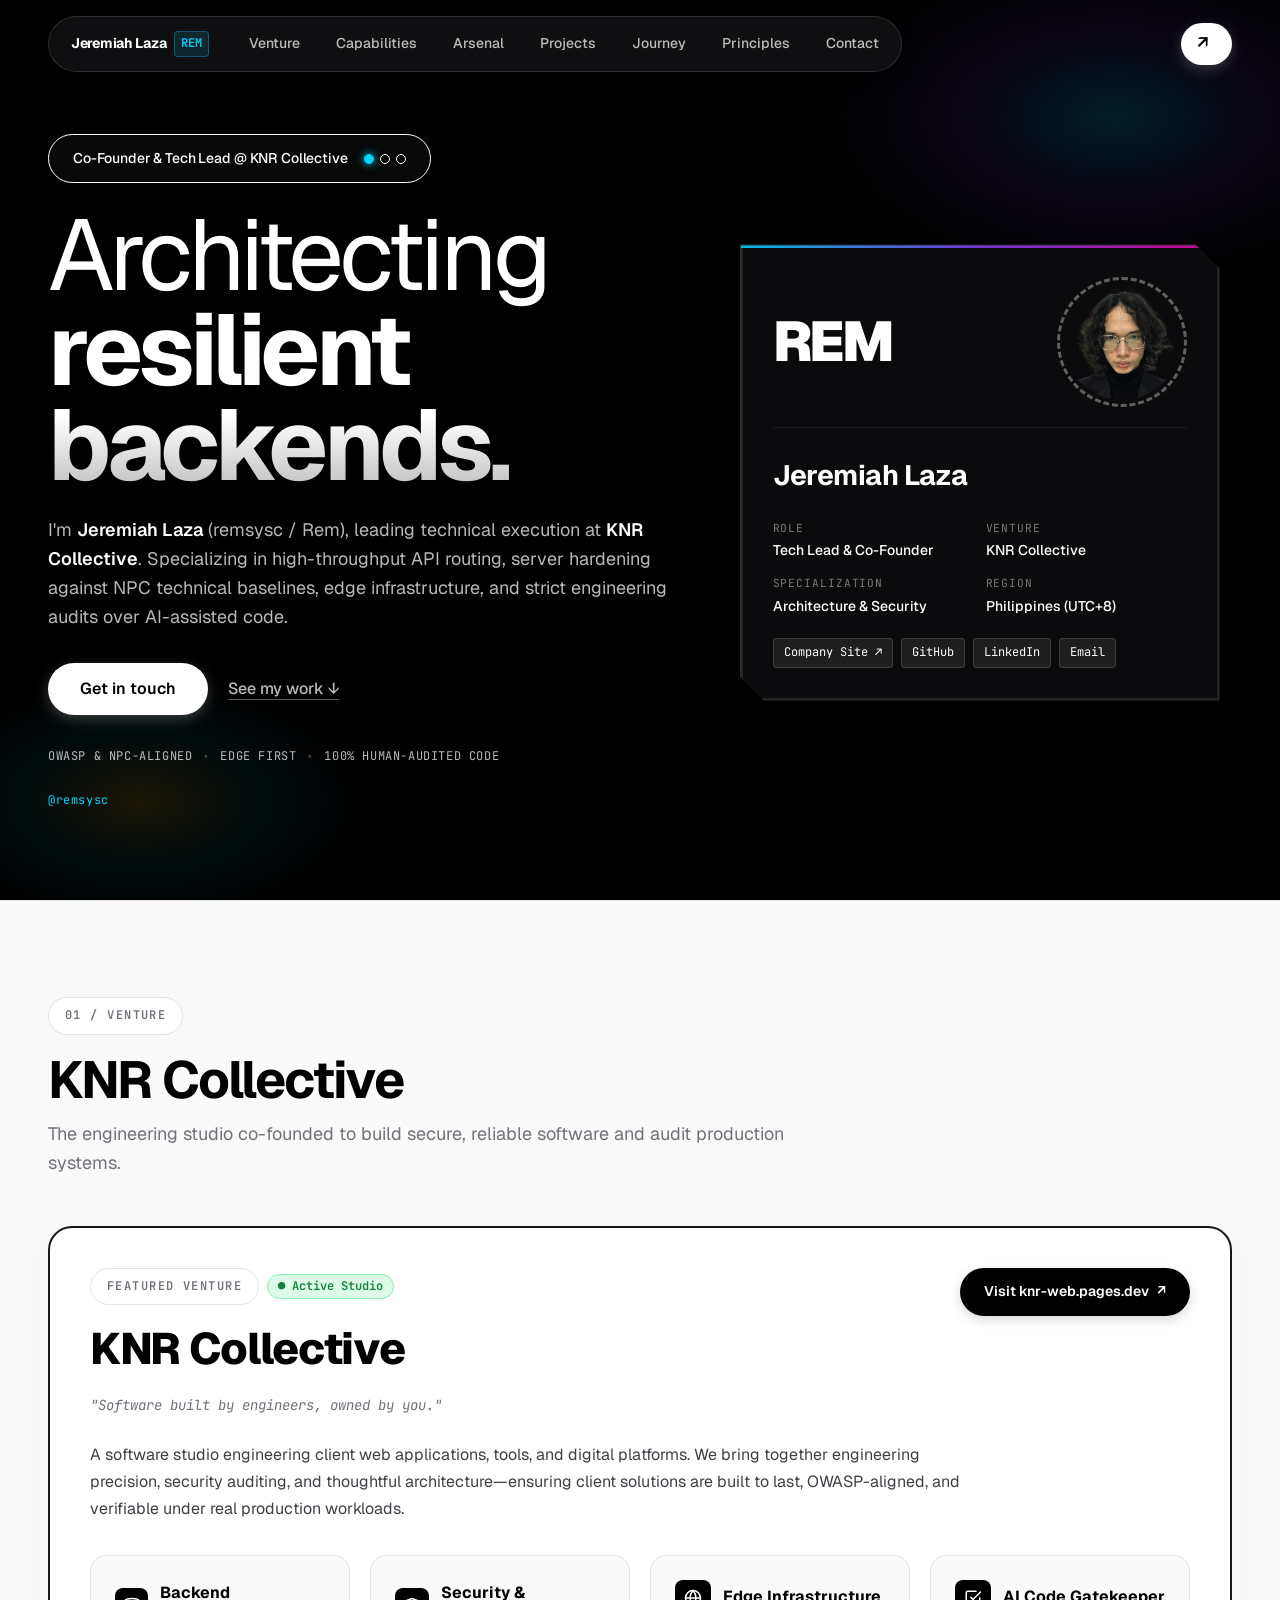
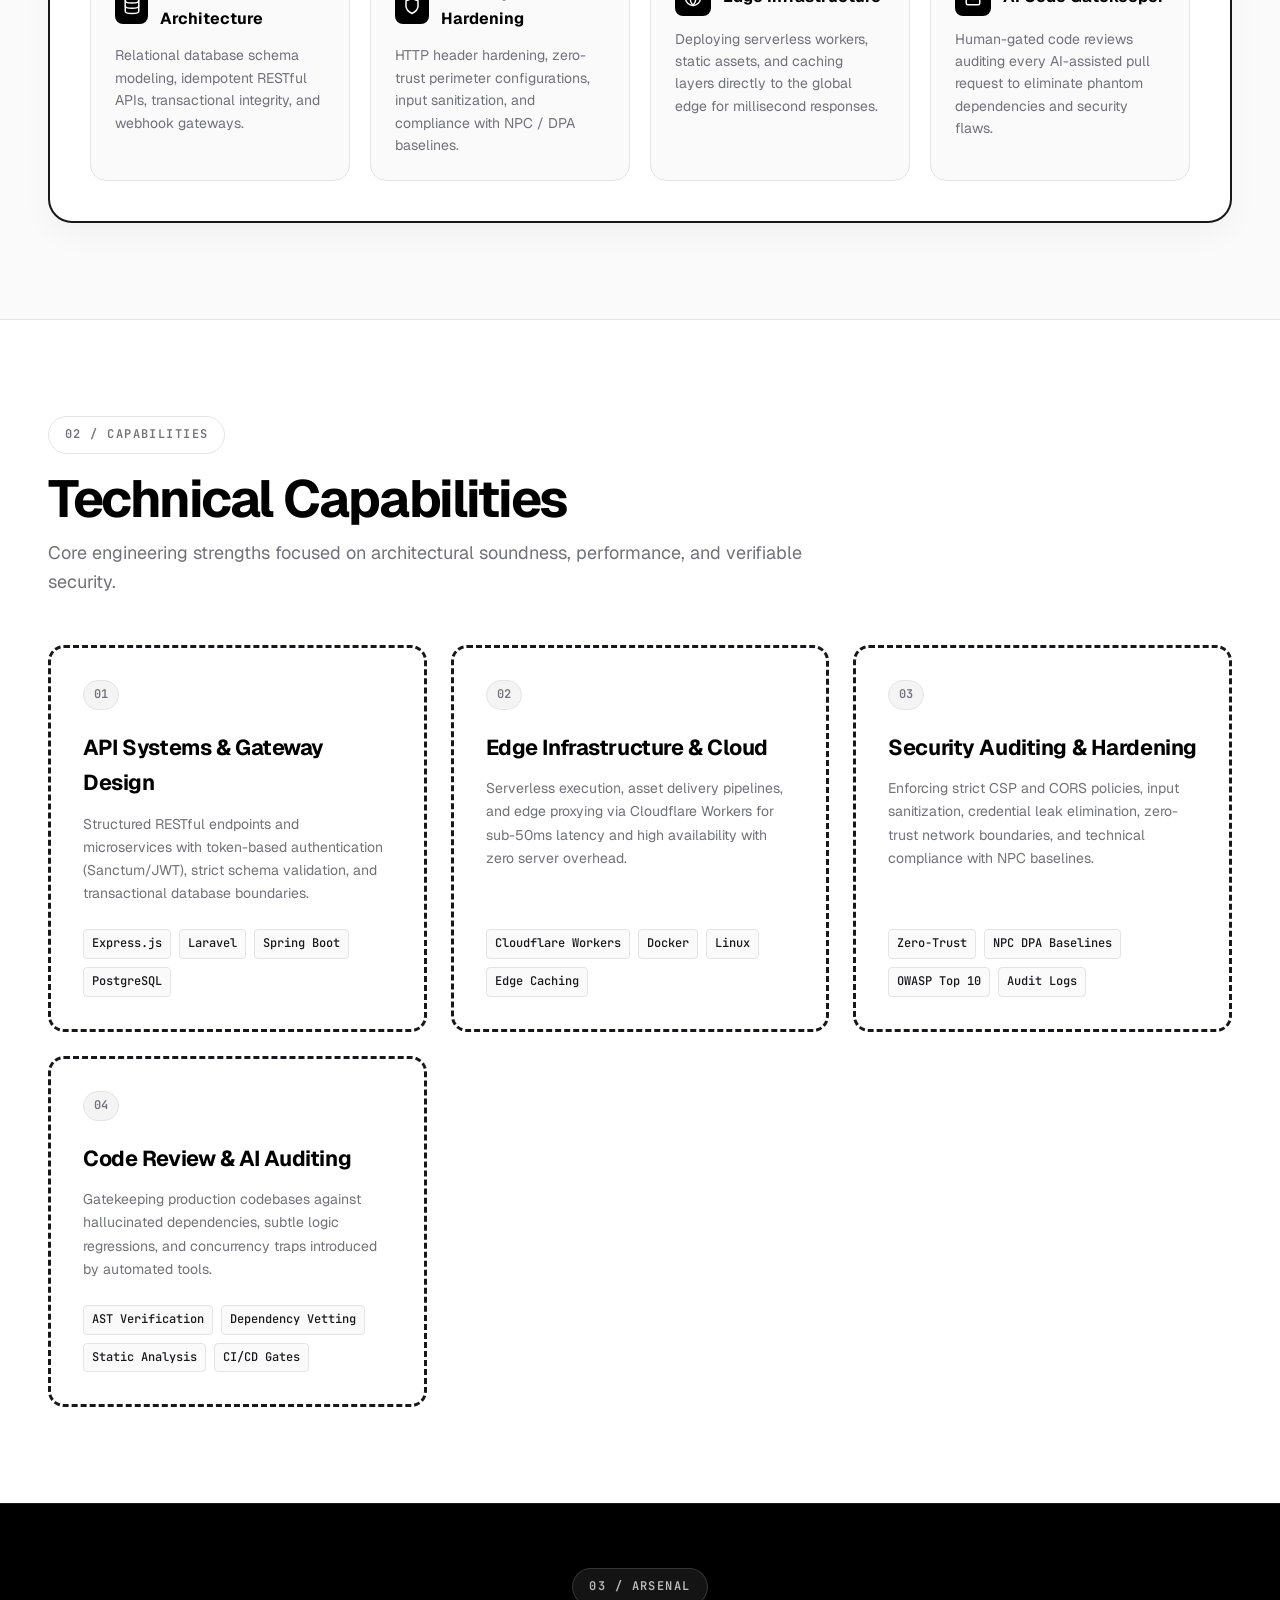
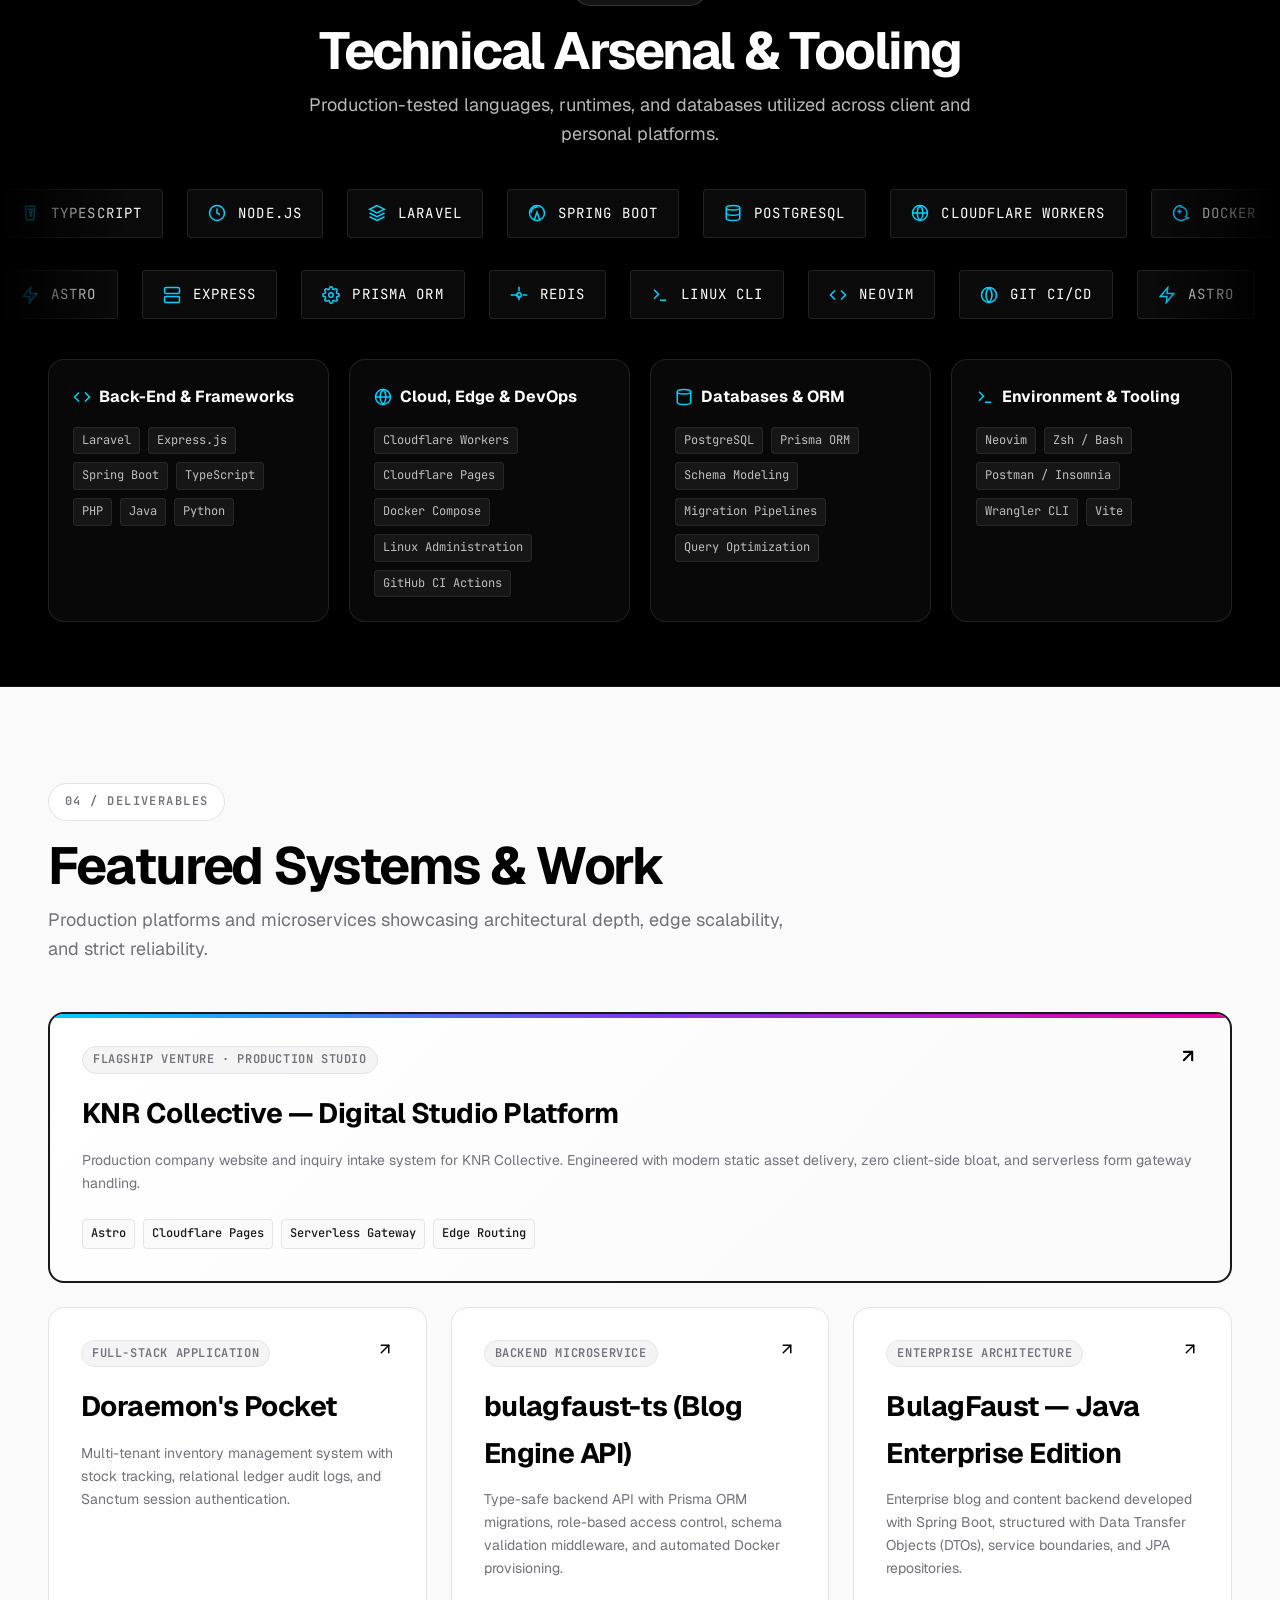
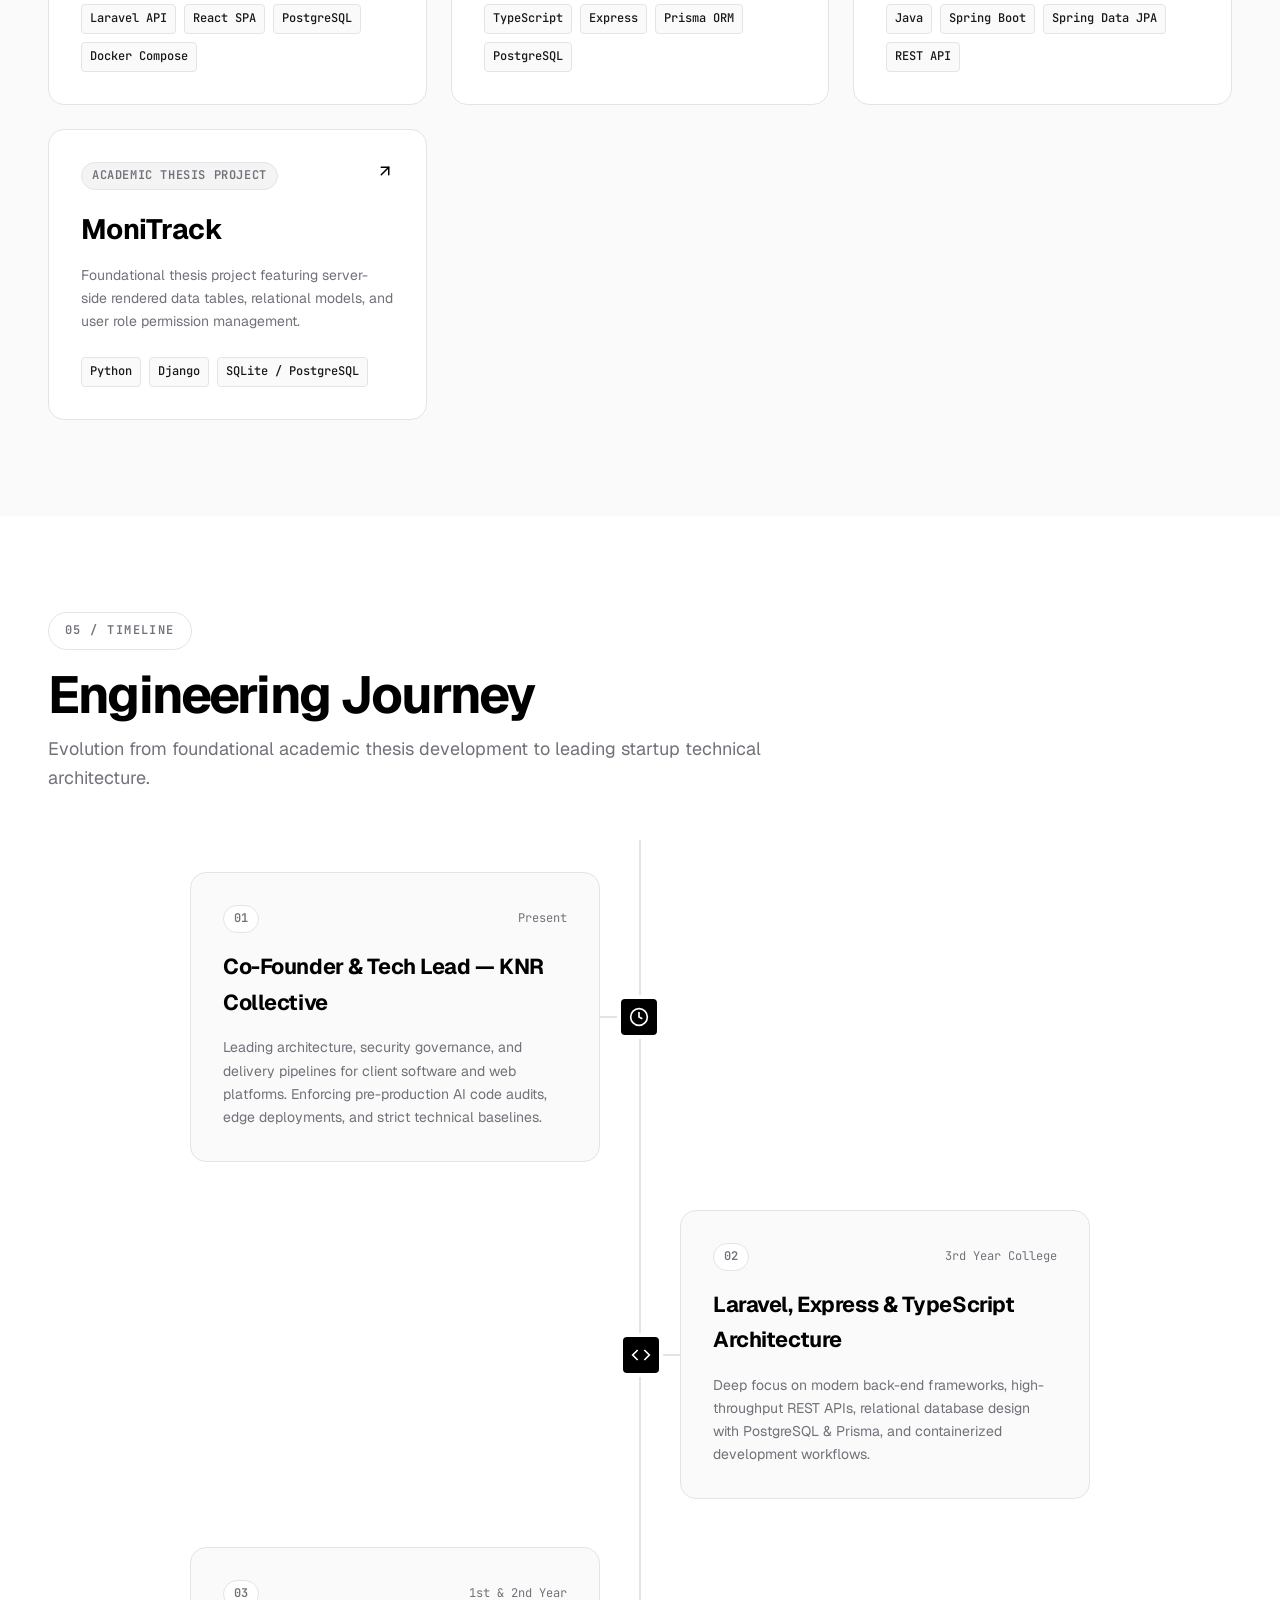
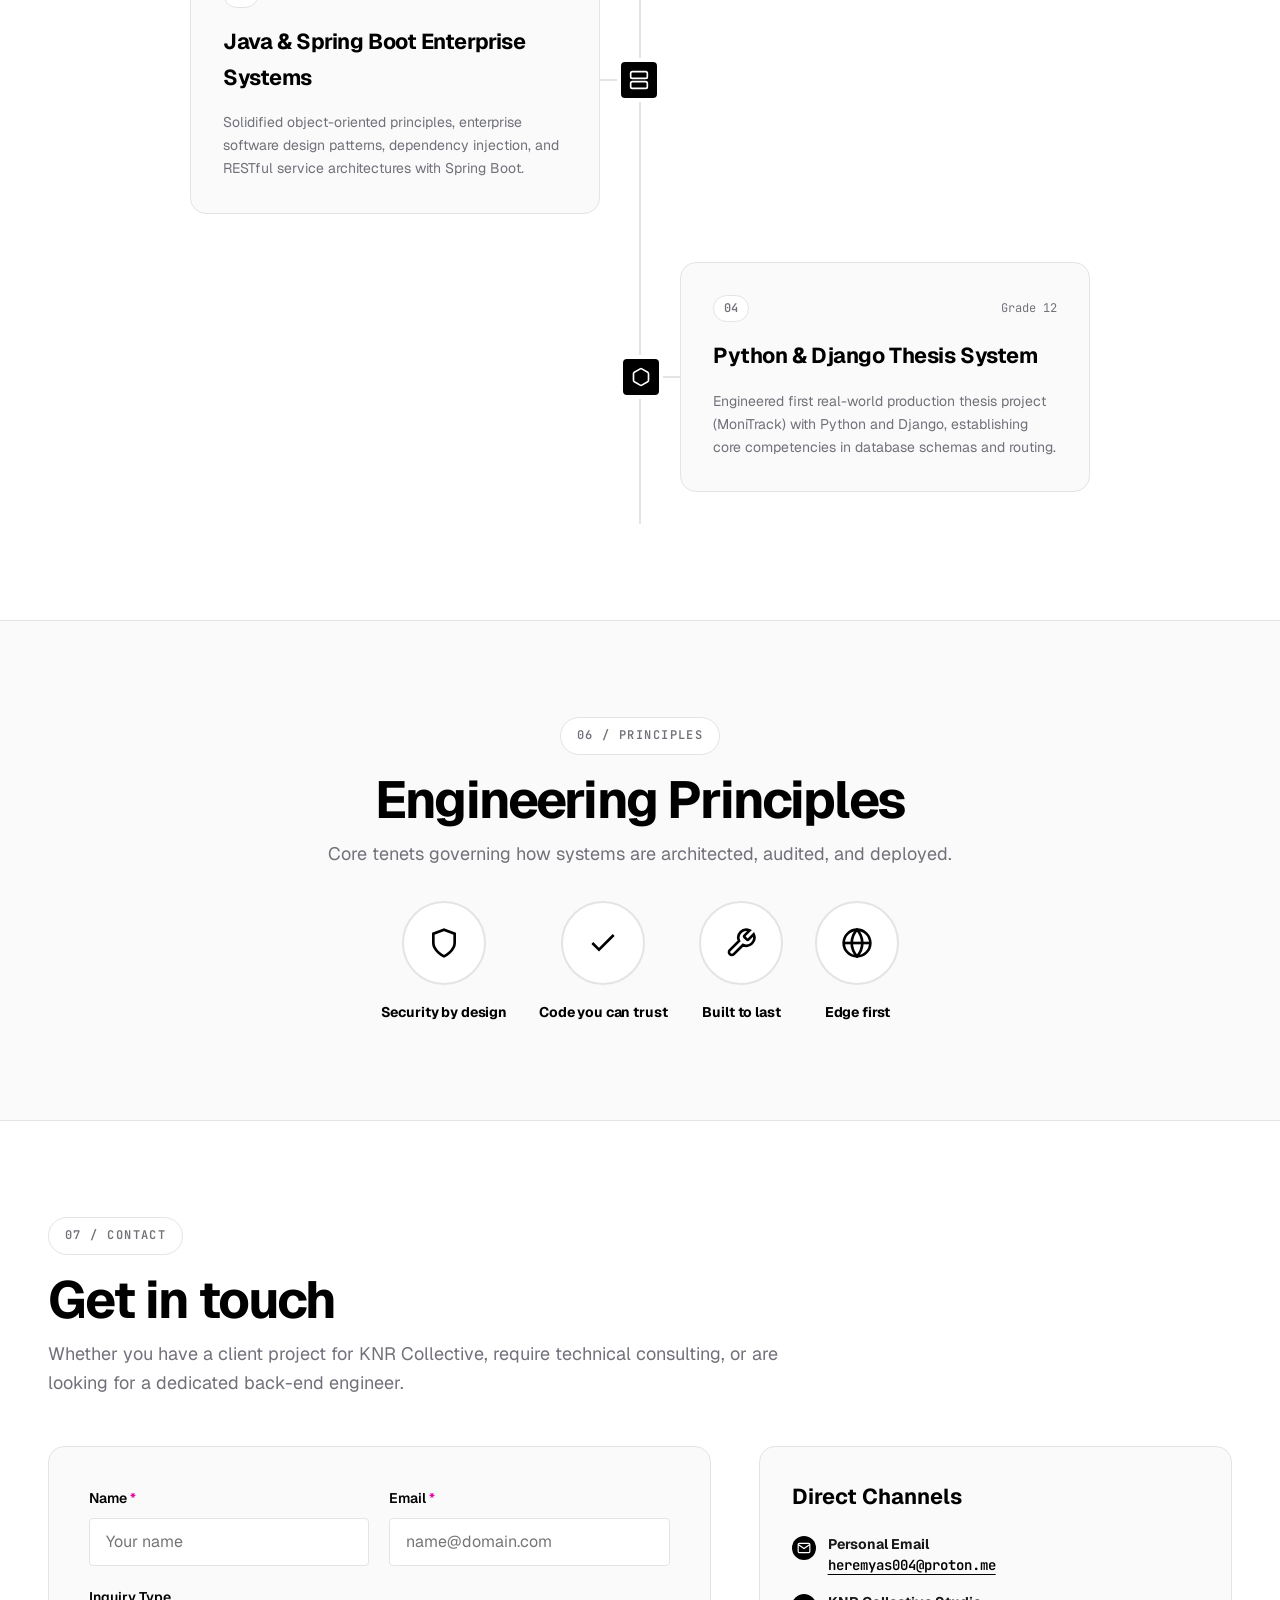
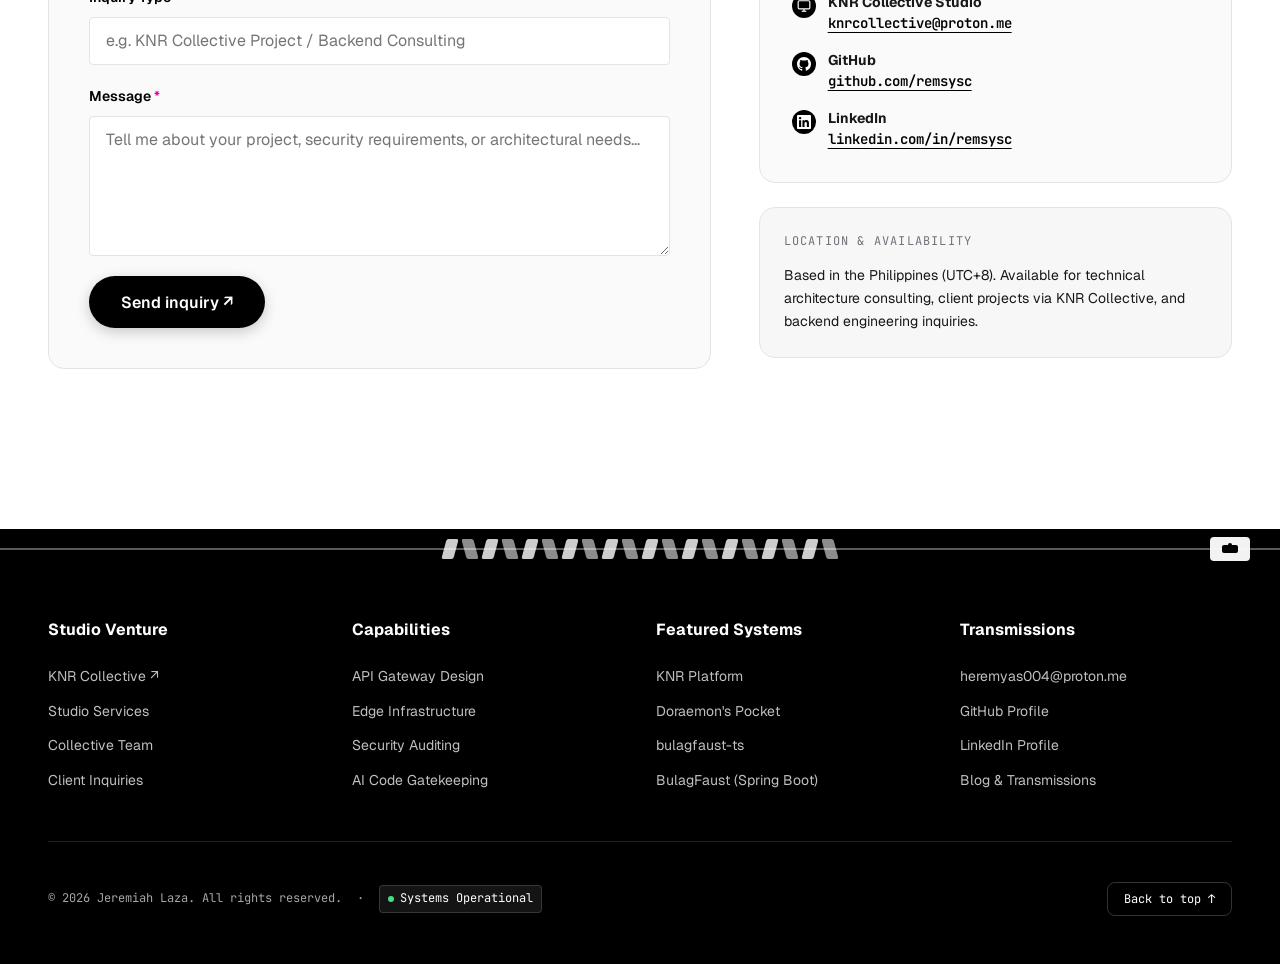
==== commit a3e2470a: "fix(hero): remove Tech Lead Dossier label and active node status badge" ====
--- a/index.html
+++ b/index.html
@@ -169,7 +169,6 @@
             <div class="dossier-top">
               <div>
                 <div class="nickname-stamp">REM</div>
-                <span class="nickname-sub">Tech Lead Dossier</span>
               </div>
               <div class="dossier-avatar-wrap">
                 <picture>
@@ -181,10 +180,6 @@
             </div>
 
             <div class="dossier-info">
-              <div class="dossier-node-status">
-                <span class="status-pulse-dot"></span>
-                <span>Active Node · Ready for Inquiries</span>
-              </div>
               <h2 class="dossier-name">Jeremiah Laza</h2>
 
               <div class="dossier-meta-grid">
--- a/style.css
+++ b/style.css
@@ -410,14 +410,16 @@
 /* --- Hero Section (Dark, Cinematic & Technical) --- */
 .hero {
   background: var(--bg-dark);
-  min-height: 94vh;
+  min-height: 100vh;
+  min-height: 100dvh;
   display: flex;
   flex-direction: column;
   justify-content: center;
   position: relative;
   overflow: hidden;
-  padding-top: 100px;
-  padding-bottom: var(--space-12);
+  padding-top: max(88px, 10vh);
+  padding-bottom: max(2rem, 5vh);
+  box-sizing: border-box;
 }
 
 /* Ambient Radial Lights behind Hero */
@@ -457,12 +459,20 @@
   gap: var(--space-12);
   position: relative;
   z-index: 1;
+  width: 100%;
 }
 @media (max-width: 990px) {
+  .hero {
+    min-height: 100vh;
+    min-height: 100dvh;
+    padding-top: 100px;
+    padding-bottom: var(--space-12);
+    justify-content: flex-start;
+  }
   .hero-inner {
     grid-template-columns: 1fr;
-    gap: var(--space-12);
-    padding-top: var(--space-8);
+    gap: var(--space-8);
+    padding-top: var(--space-4);
   }
 }
 
@@ -698,11 +708,11 @@
   height: 100%;
   object-fit: cover;
   border-radius: 50%;
-  filter: grayscale(85%) contrast(1.1);
-  transition: filter var(--dur-base) var(--ease-out);
+  filter: none;
+  transition: transform var(--dur-base) var(--ease-out);
 }
 .hero-dossier-card:hover .dossier-avatar-img {
-  filter: grayscale(20%) contrast(1.15) brightness(1.05);
+  transform: scale(1.04);
 }
 
 .dossier-info {
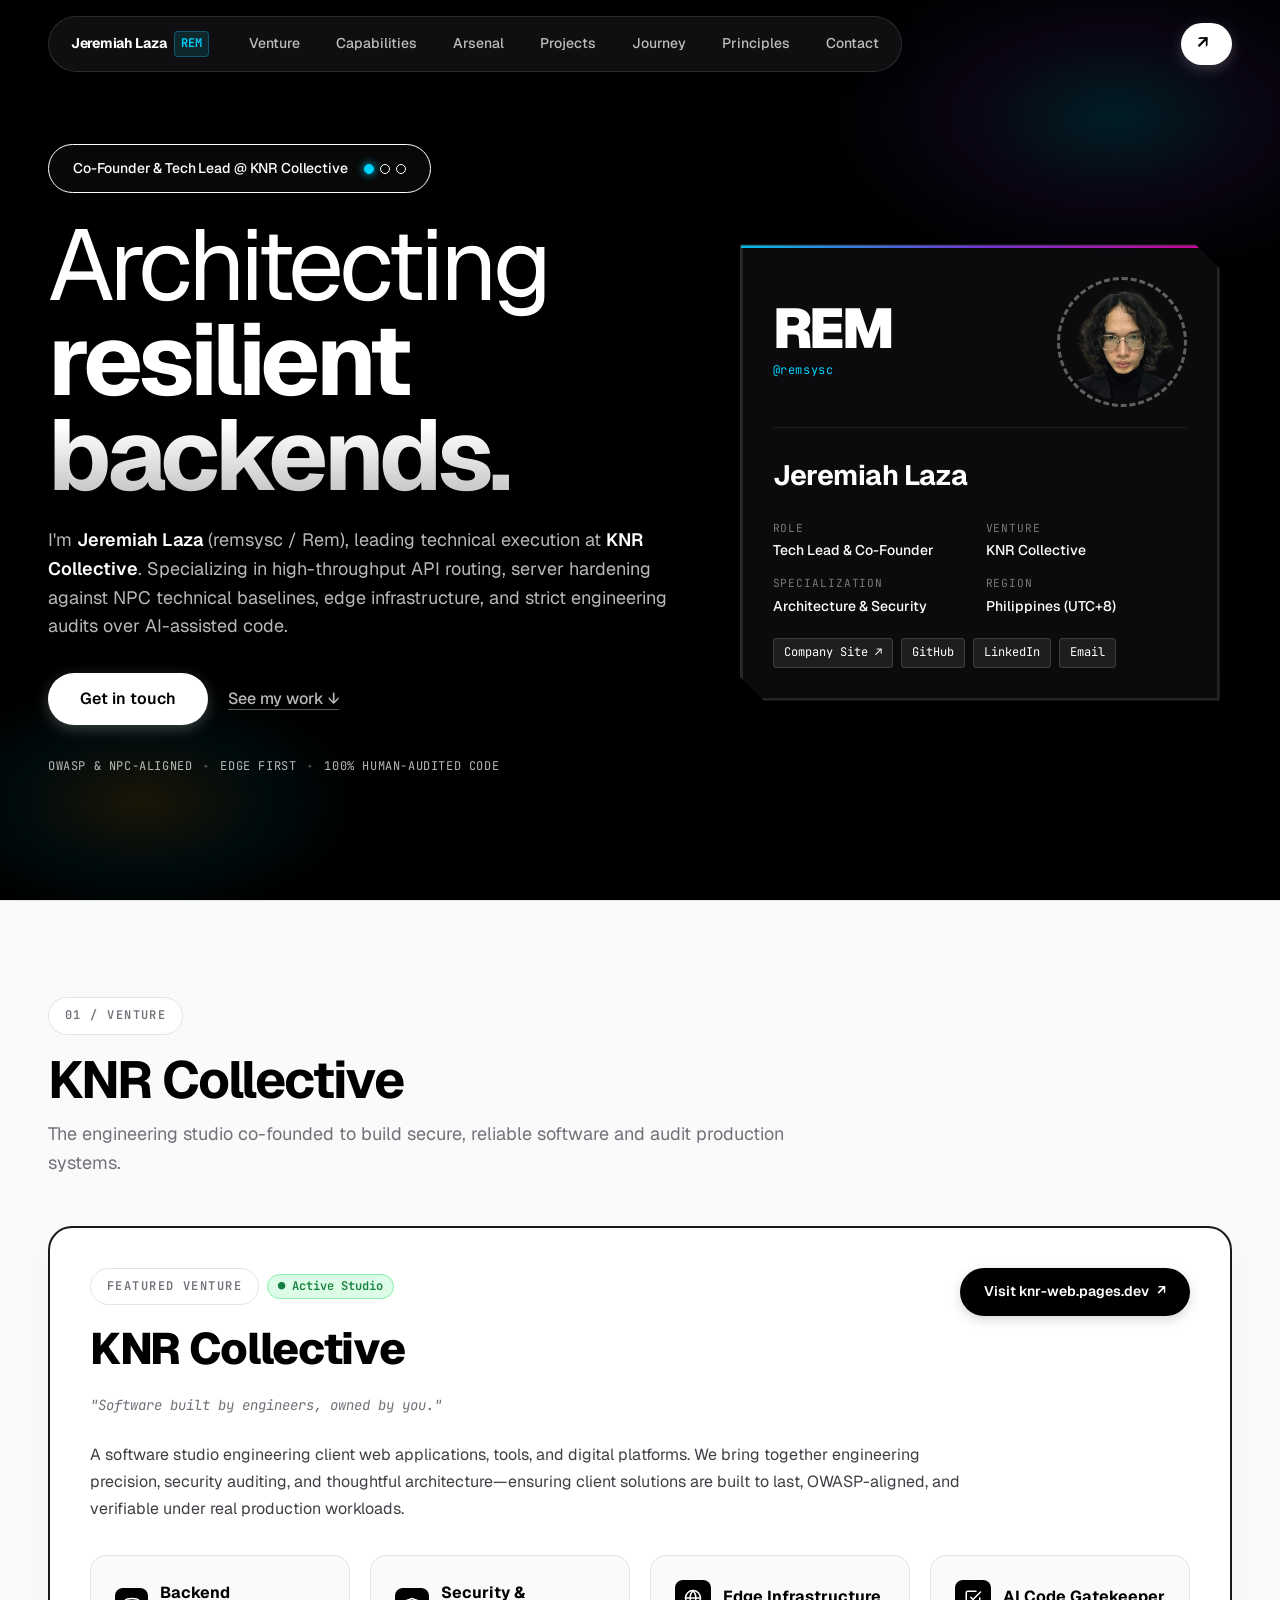
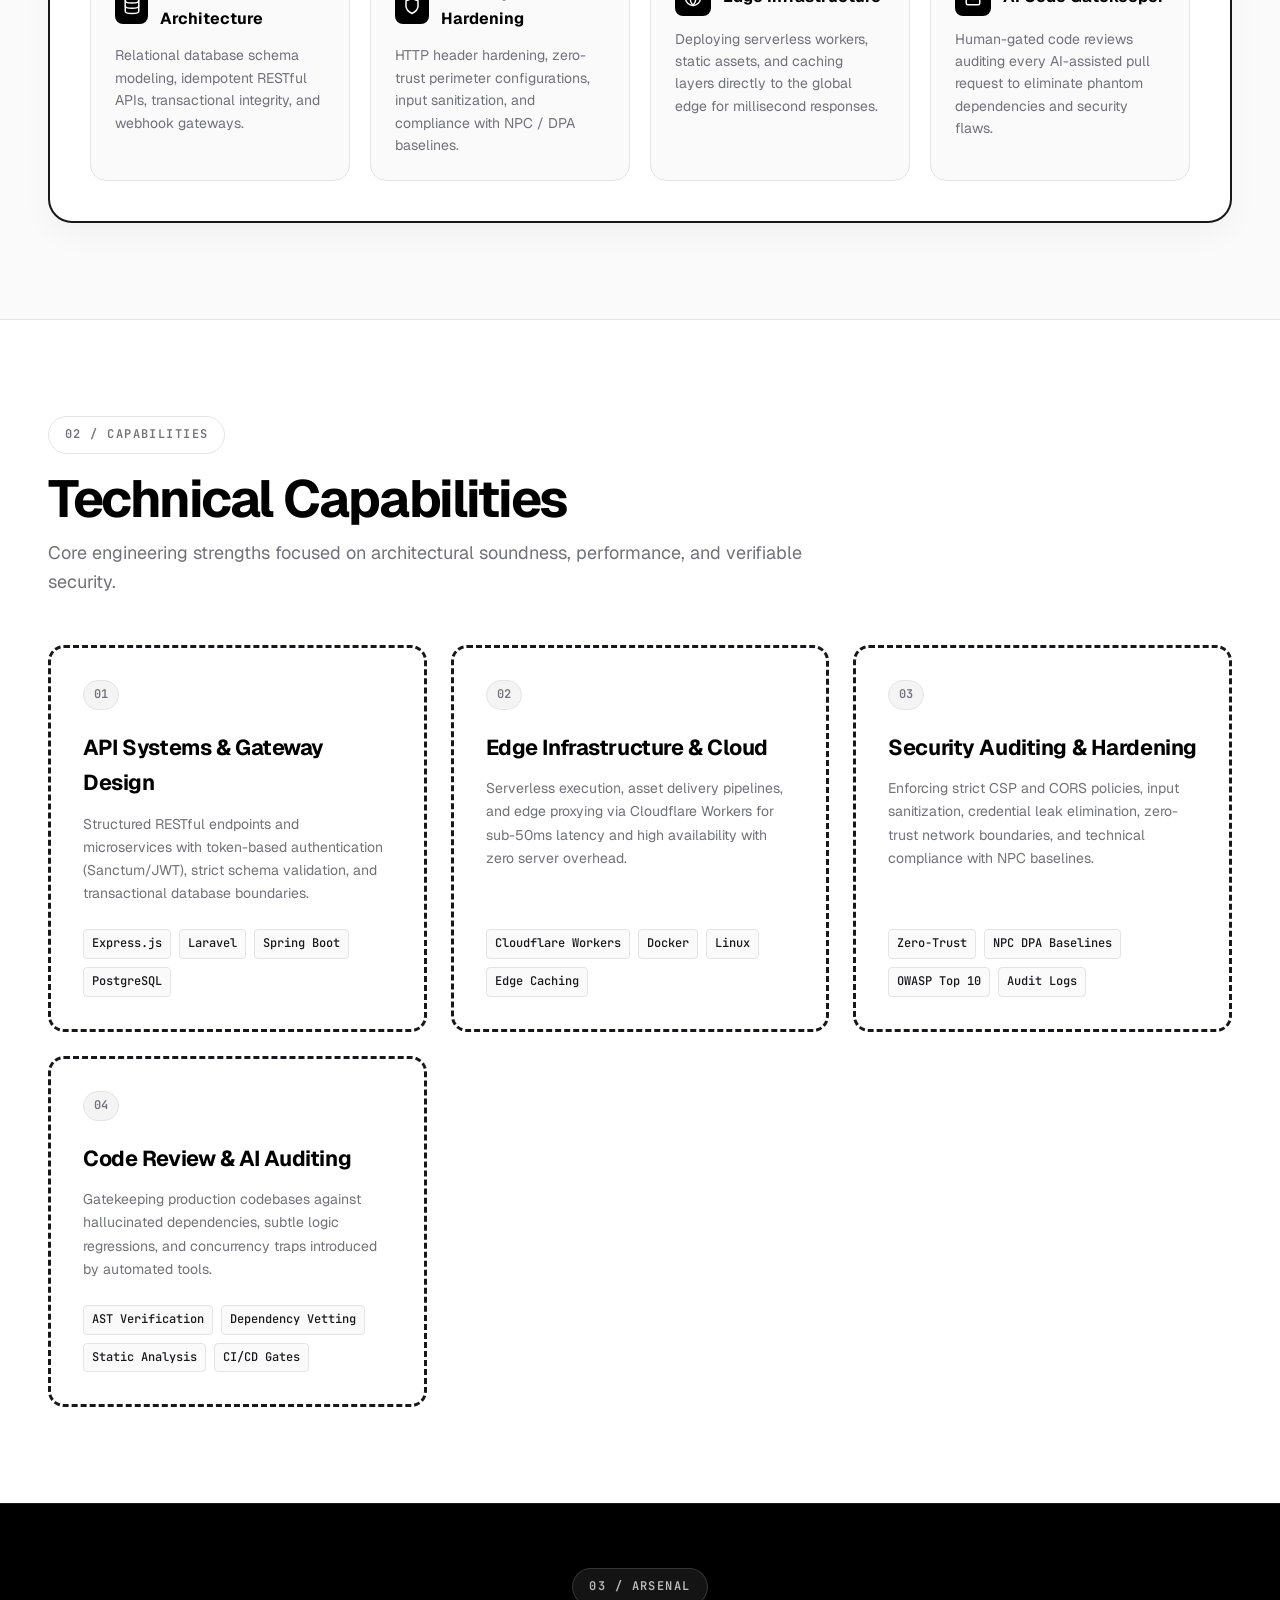
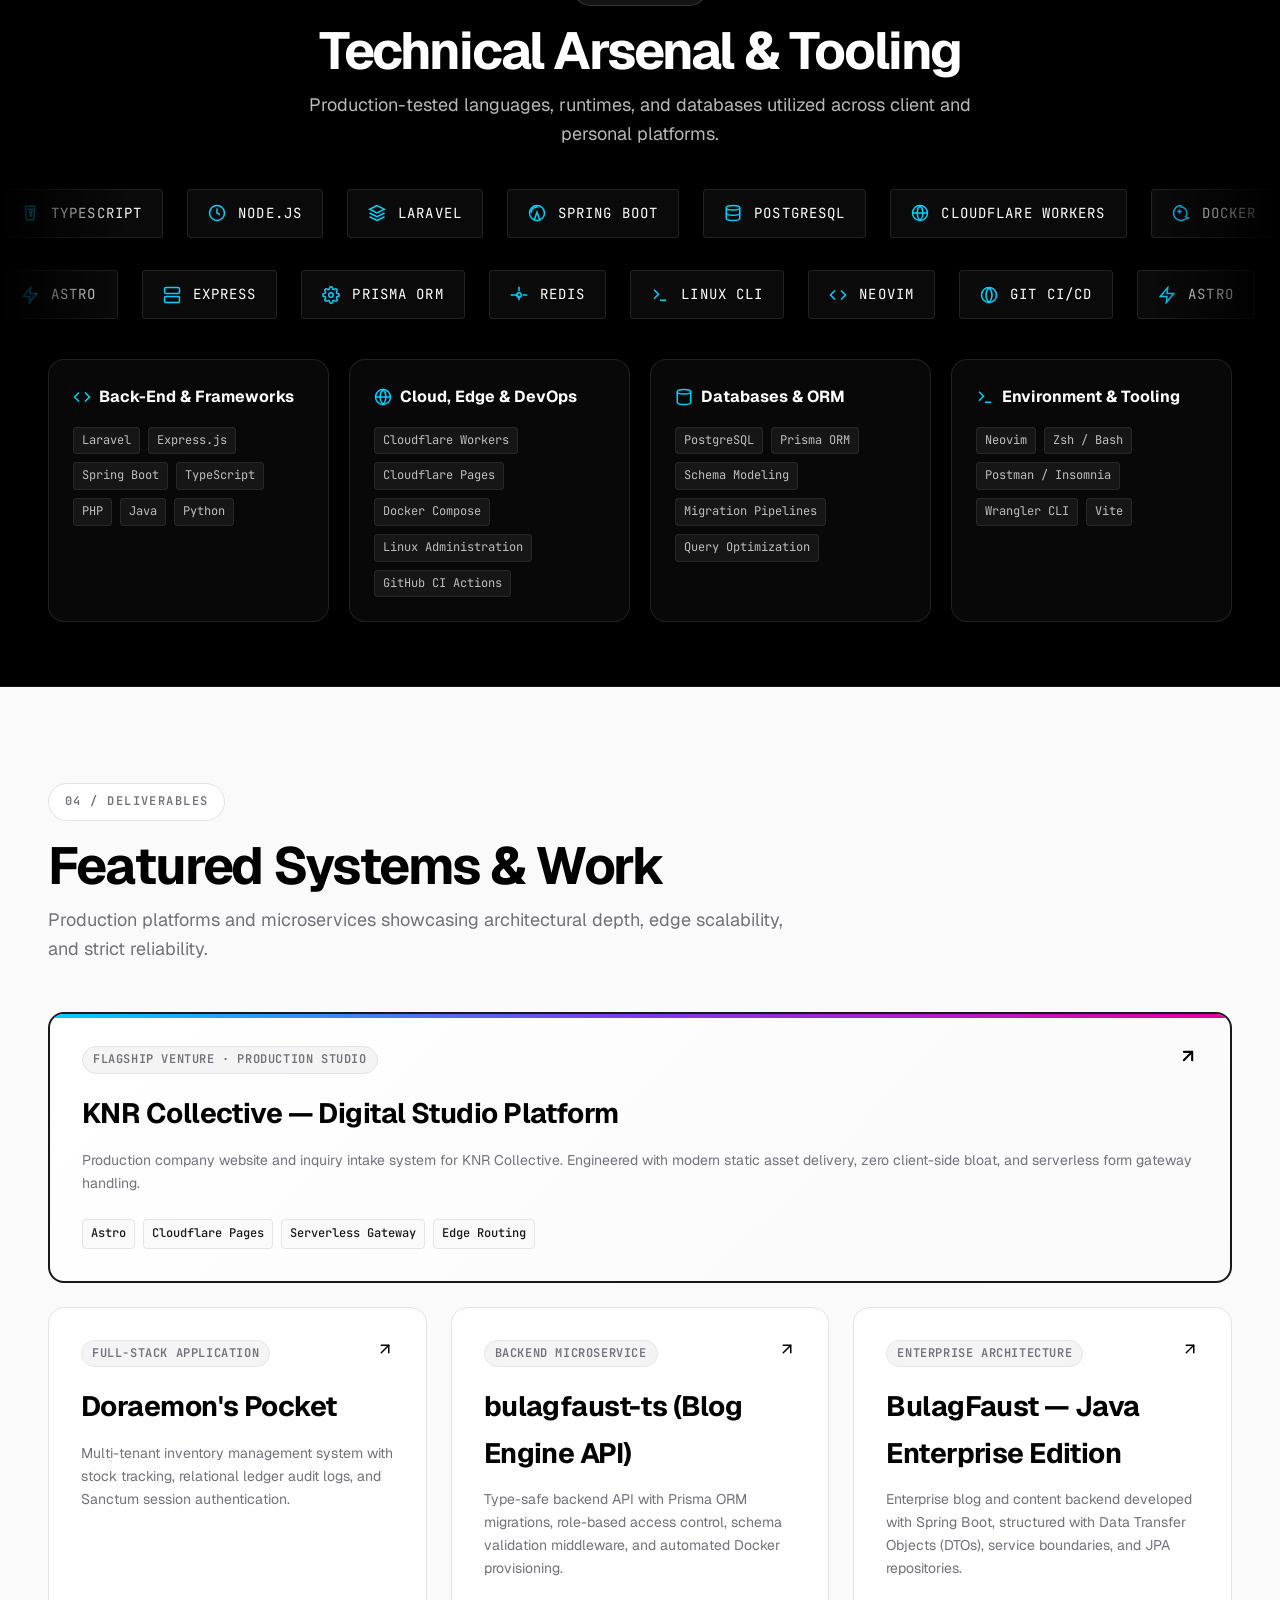
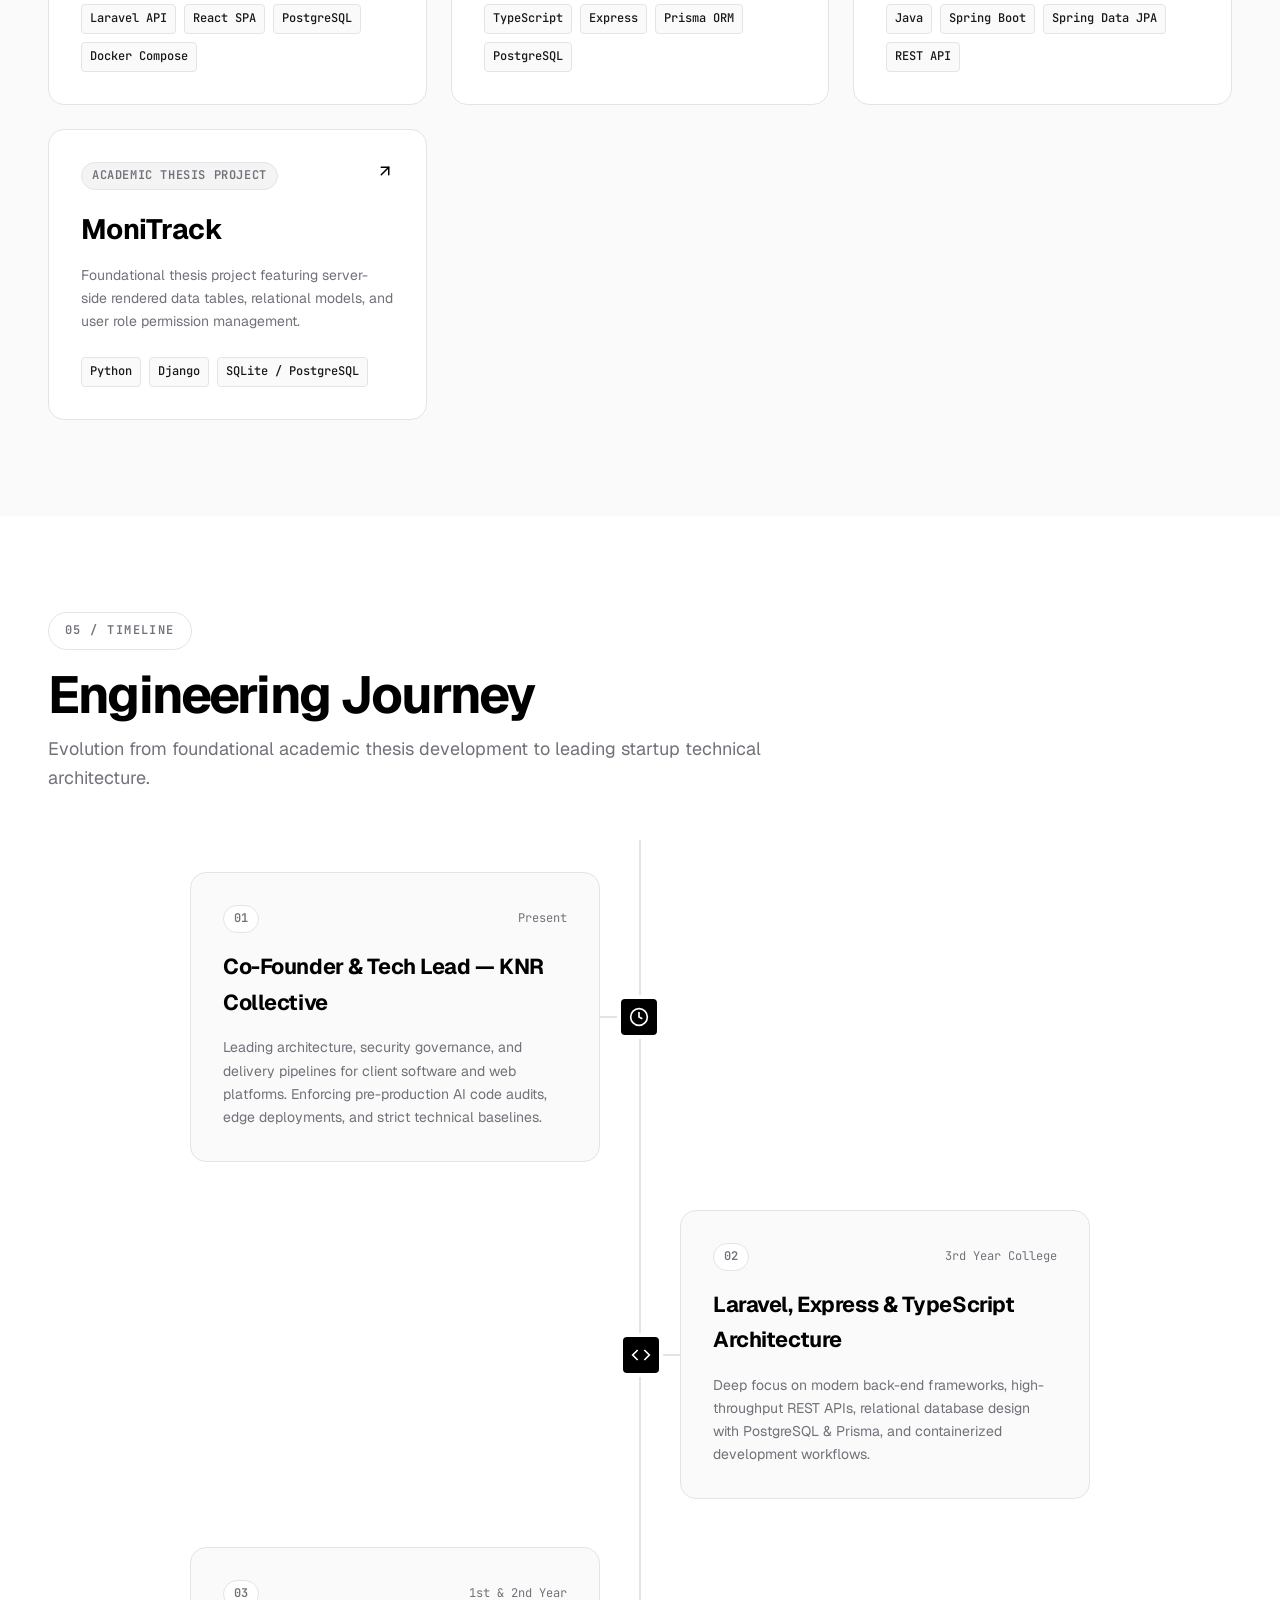
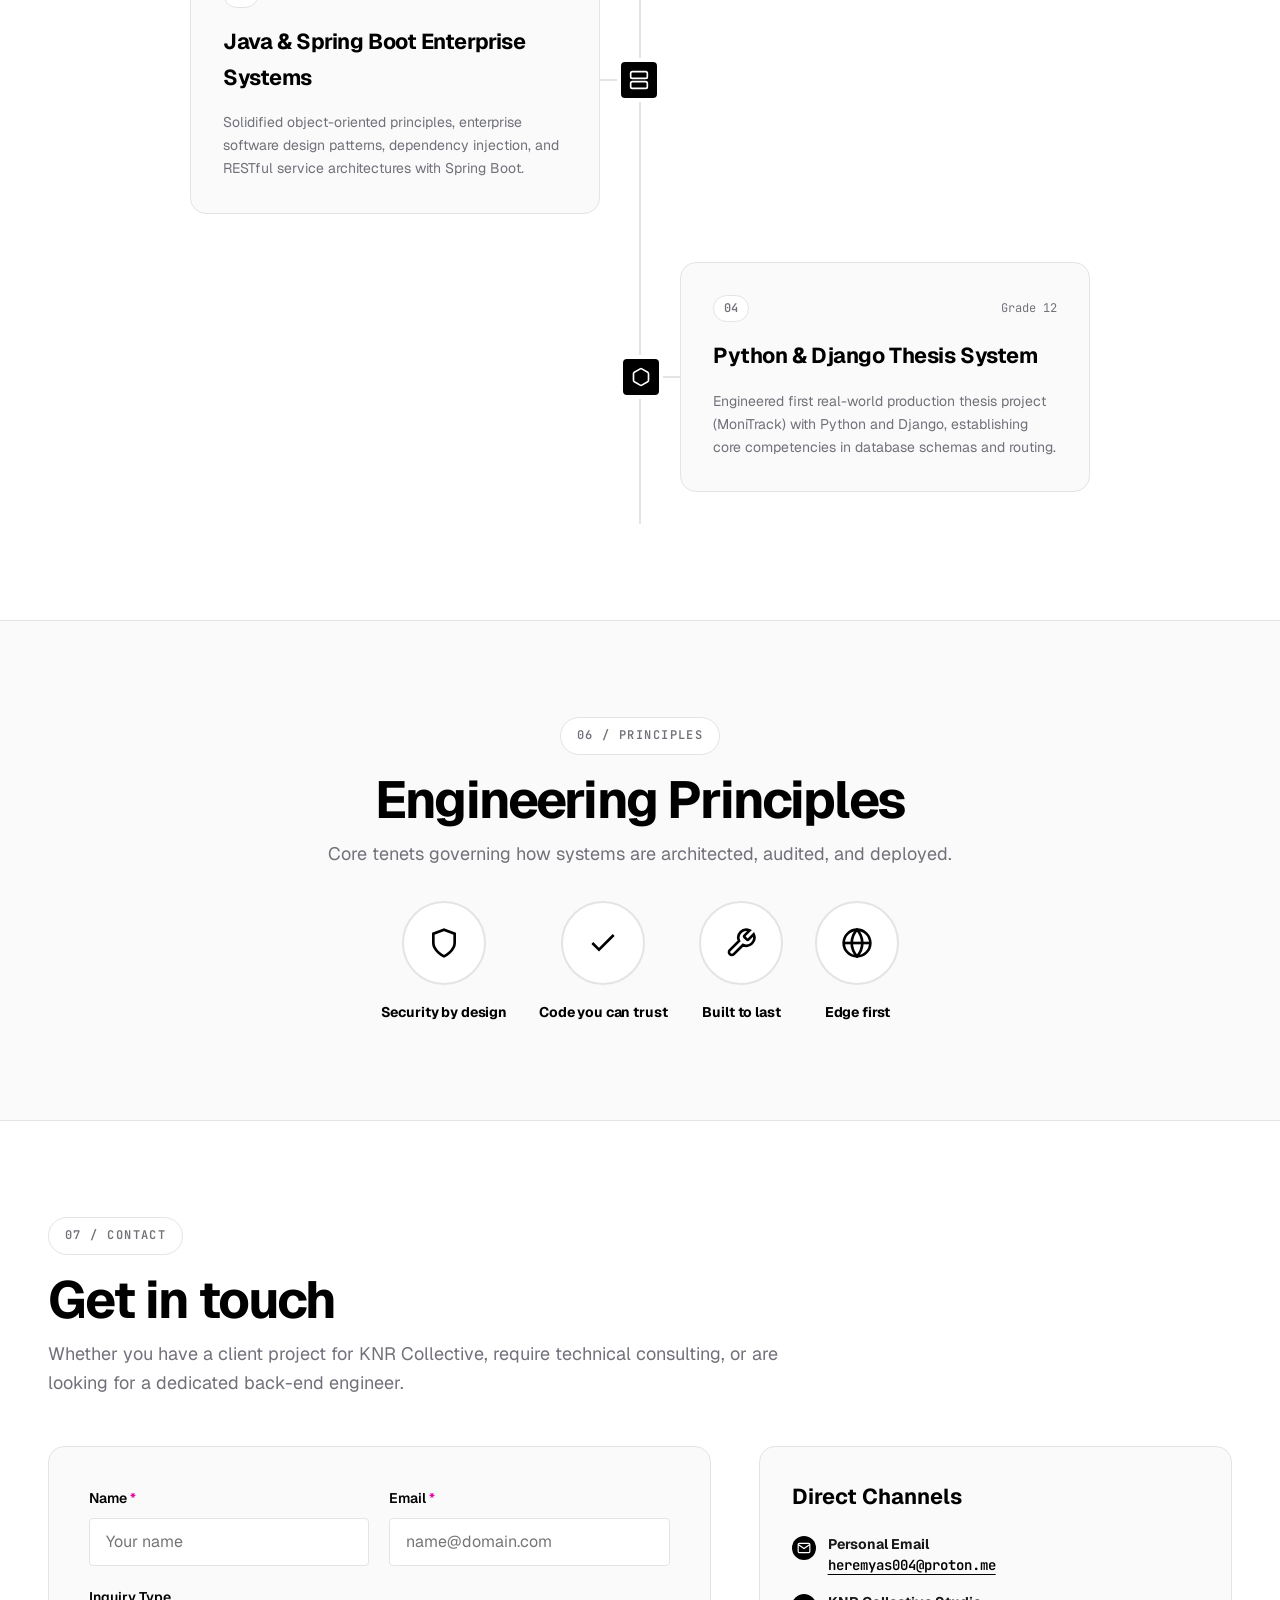
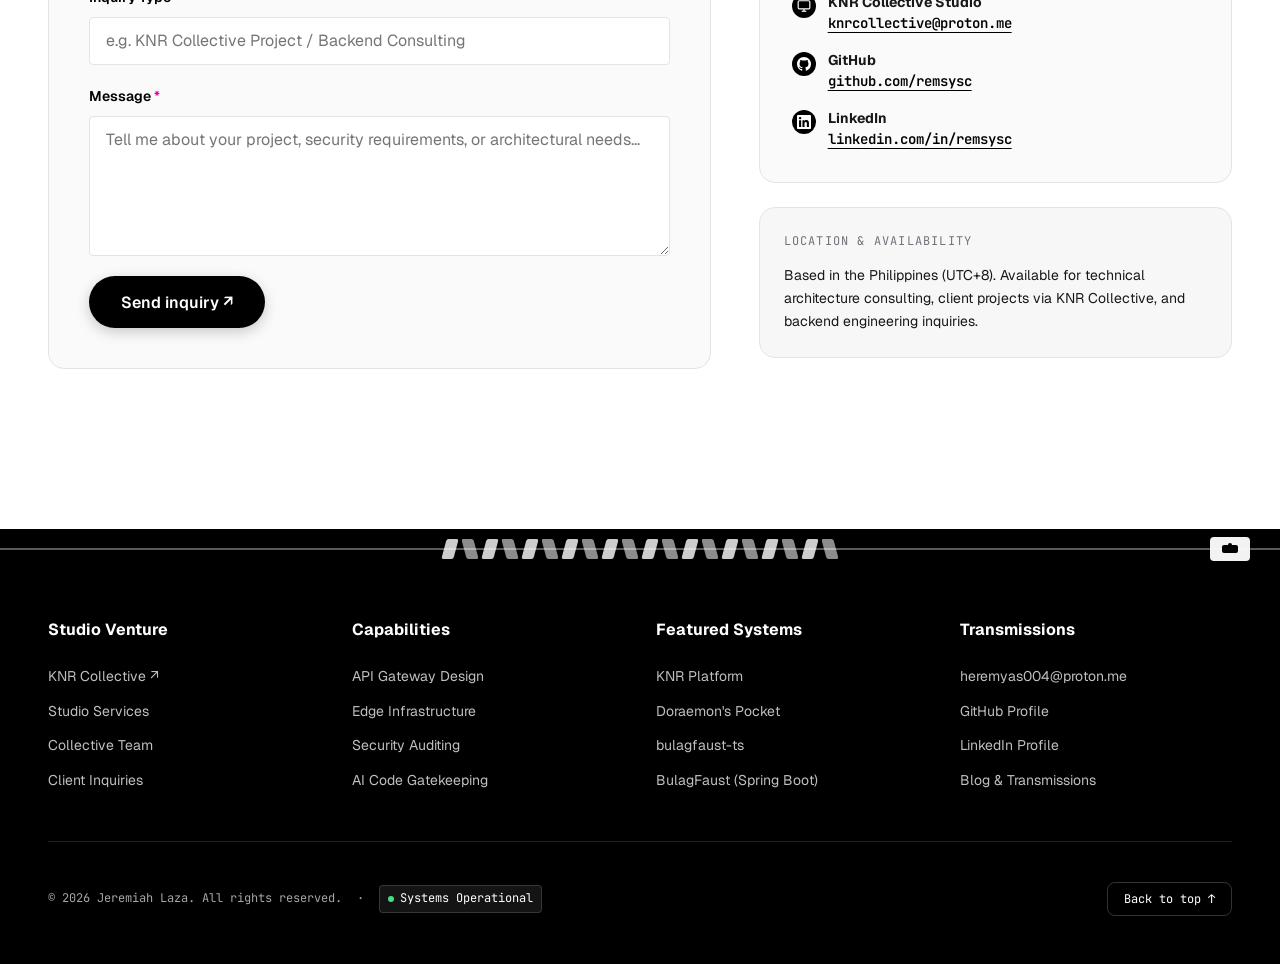
==== commit a92fd6ef: "fix(hero): relocate @remsysc handle under REM nickname stamp" ====
--- a/index.html
+++ b/index.html
@@ -157,10 +157,6 @@
             <span class="trust-separator">•</span>
             <span class="trust-item">100% Human-Audited Code</span>
           </div>
-
-          <div class="hero-tag">
-            @remsysc
-          </div>
         </div>
 
         <!-- Right Visual: KNR-Styled Rem Dossier Card -->
@@ -169,6 +165,7 @@
             <div class="dossier-top">
               <div>
                 <div class="nickname-stamp">REM</div>
+                <span class="nickname-sub">@remsysc</span>
               </div>
               <div class="dossier-avatar-wrap">
                 <picture>
--- a/style.css
+++ b/style.css
@@ -685,9 +685,9 @@
   font-family: var(--font-mono);
   font-size: var(--text-xs);
   color: var(--accent-cyan);
-  letter-spacing: 0.1em;
-  text-transform: uppercase;
-  margin-top: 4px;
+  letter-spacing: 0.05em;
+  text-transform: lowercase;
+  margin-top: 6px;
 }
 
 .dossier-avatar-wrap {
